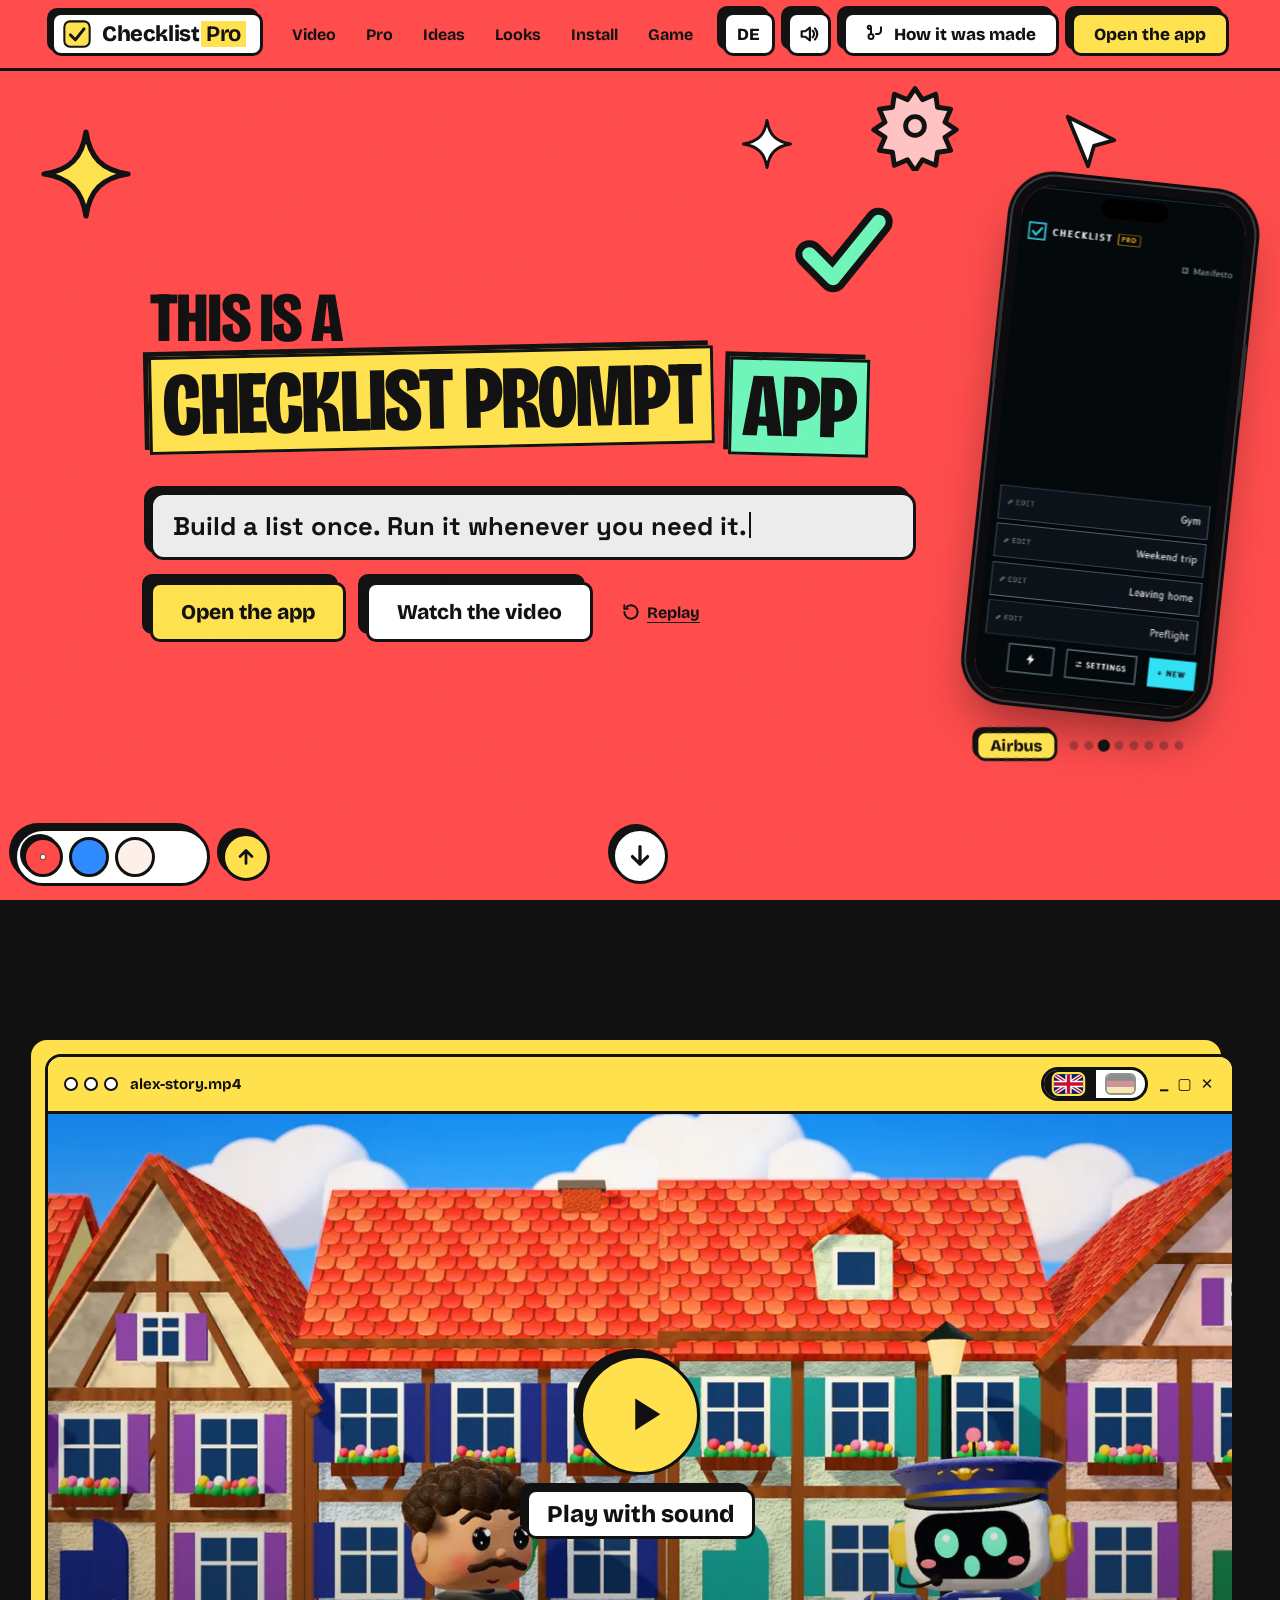
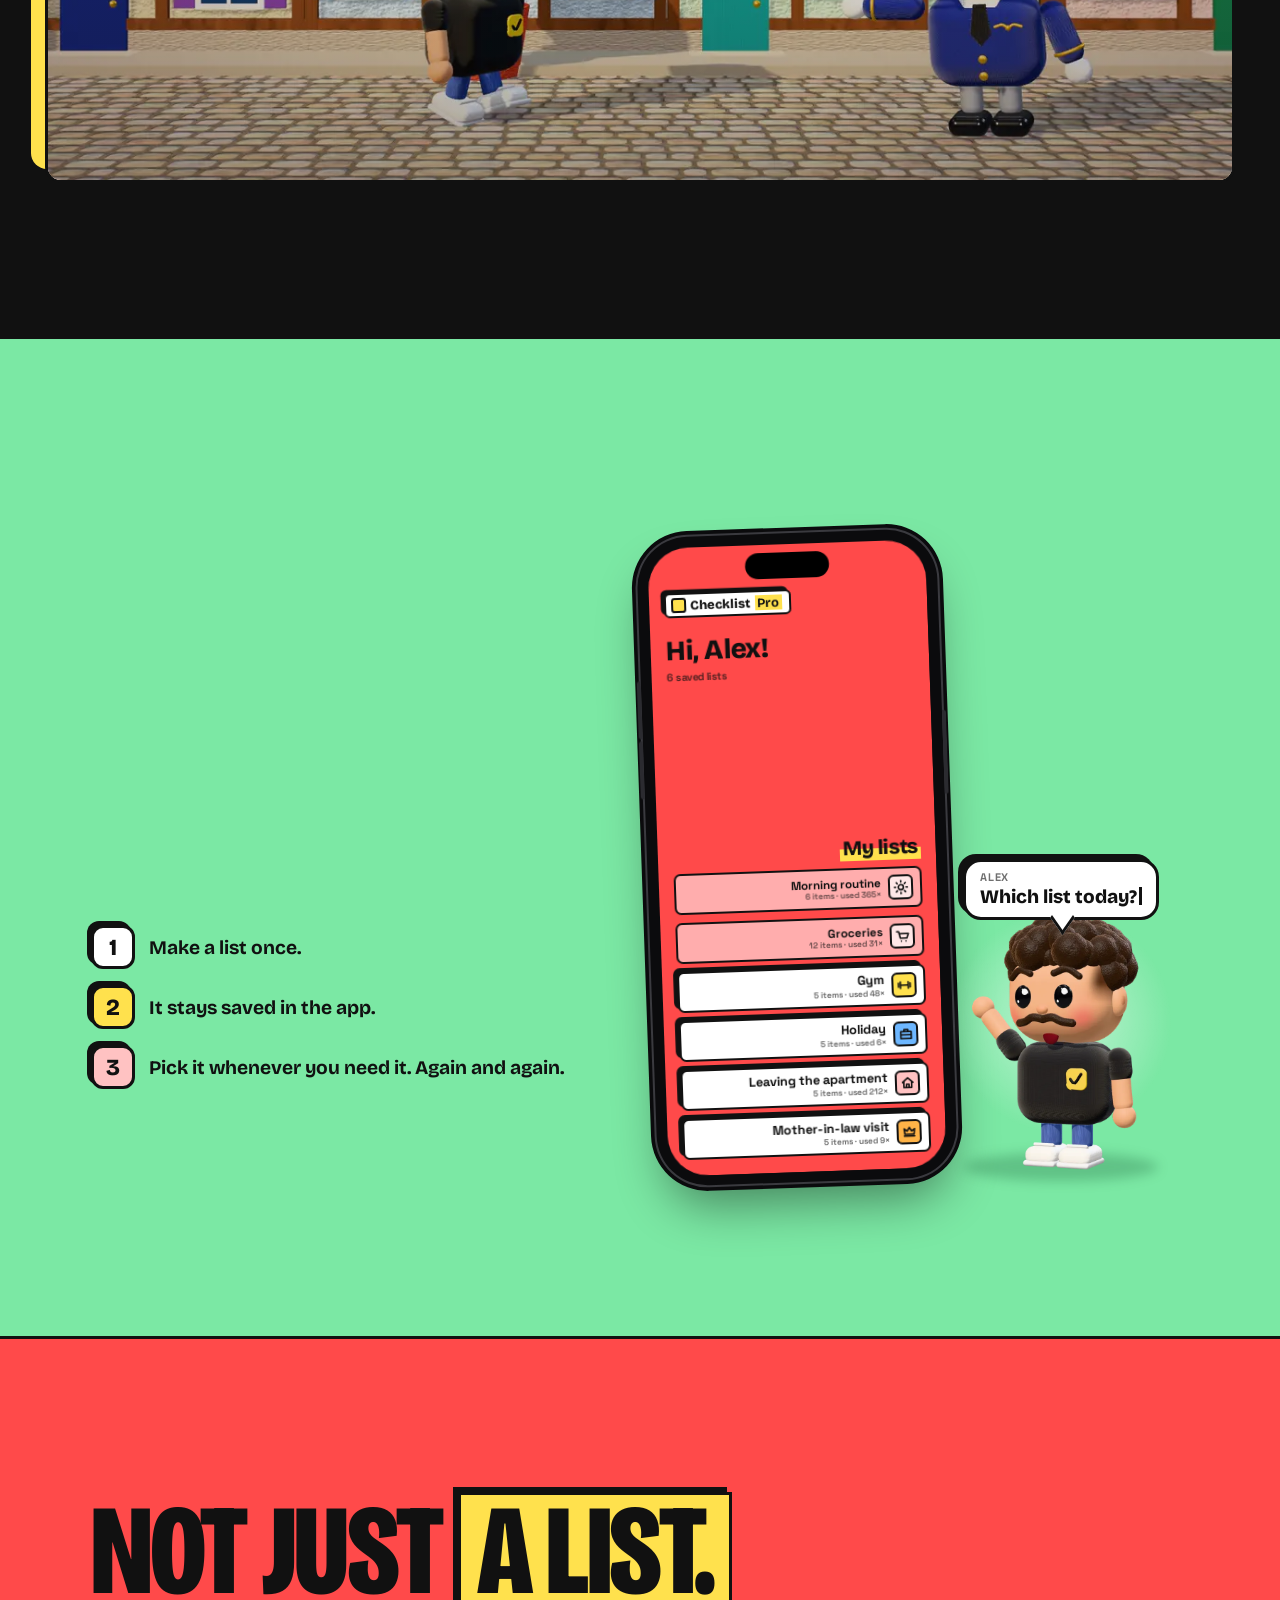
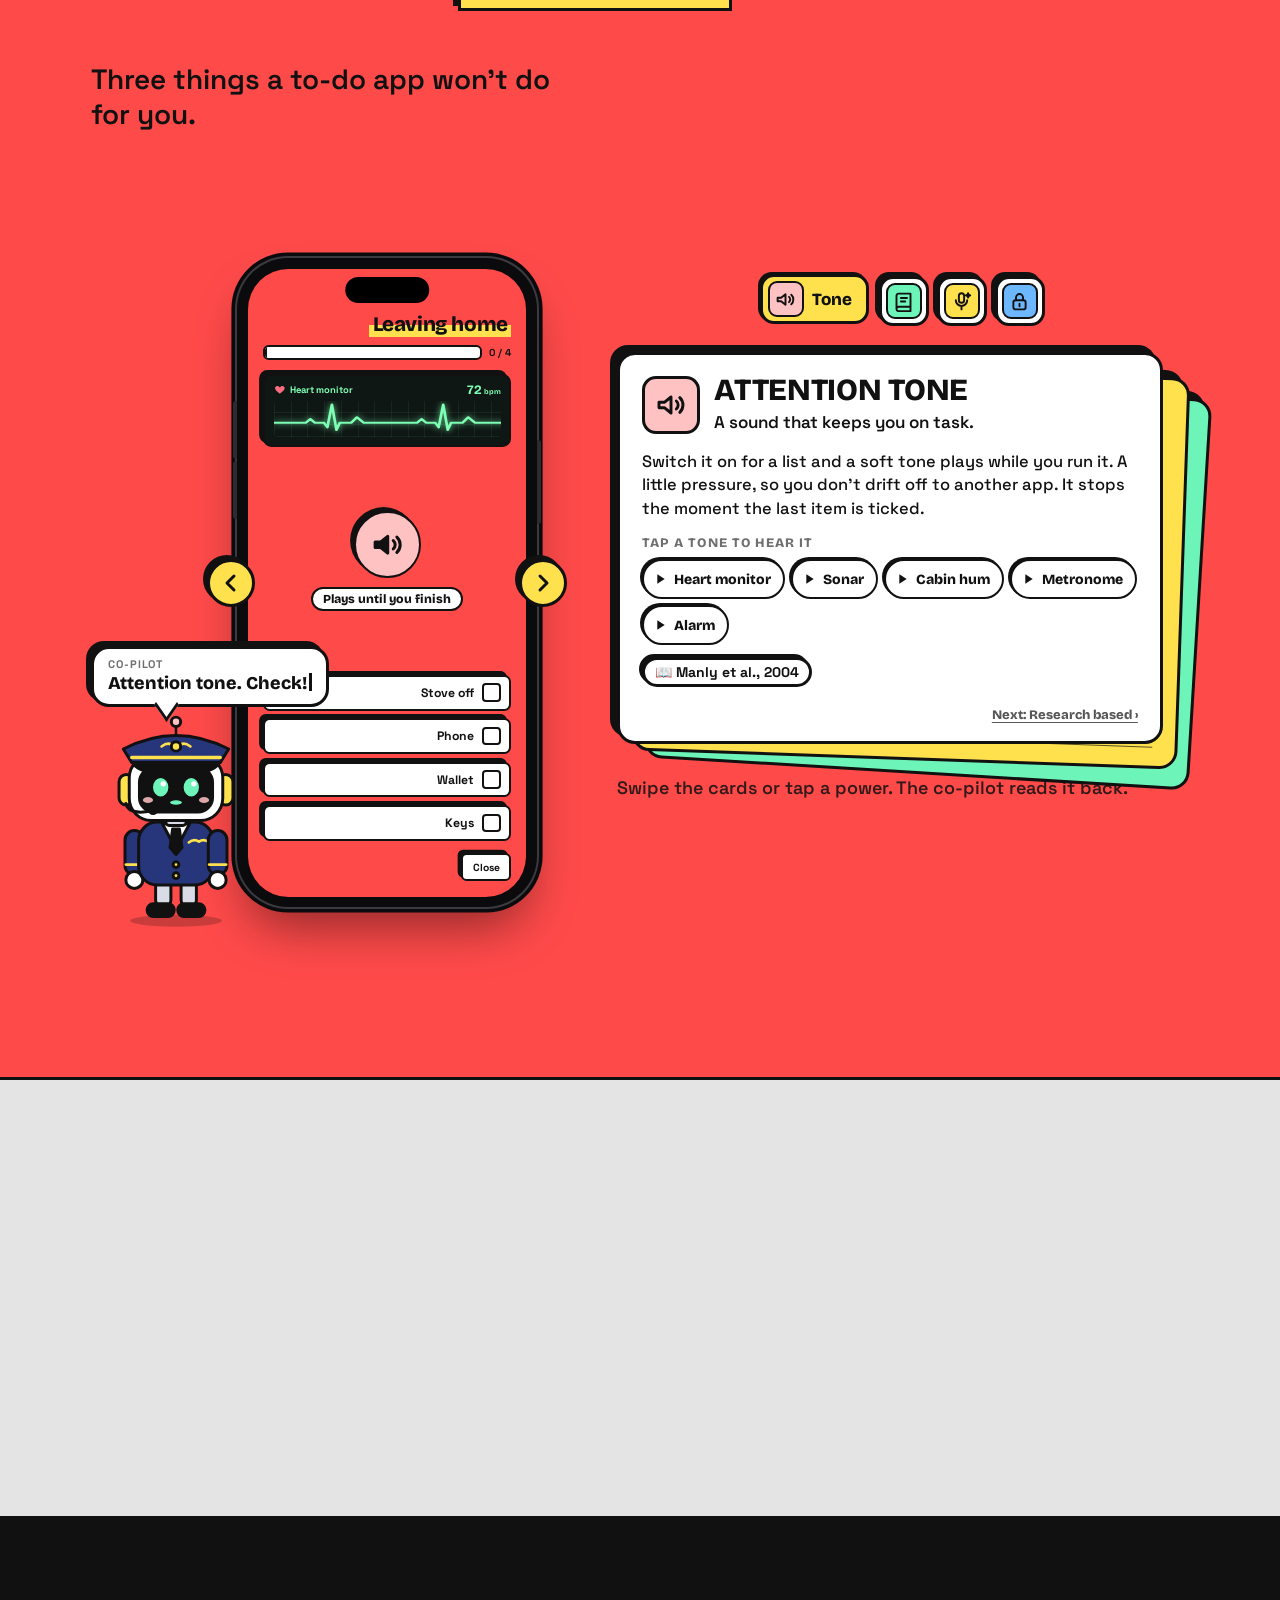
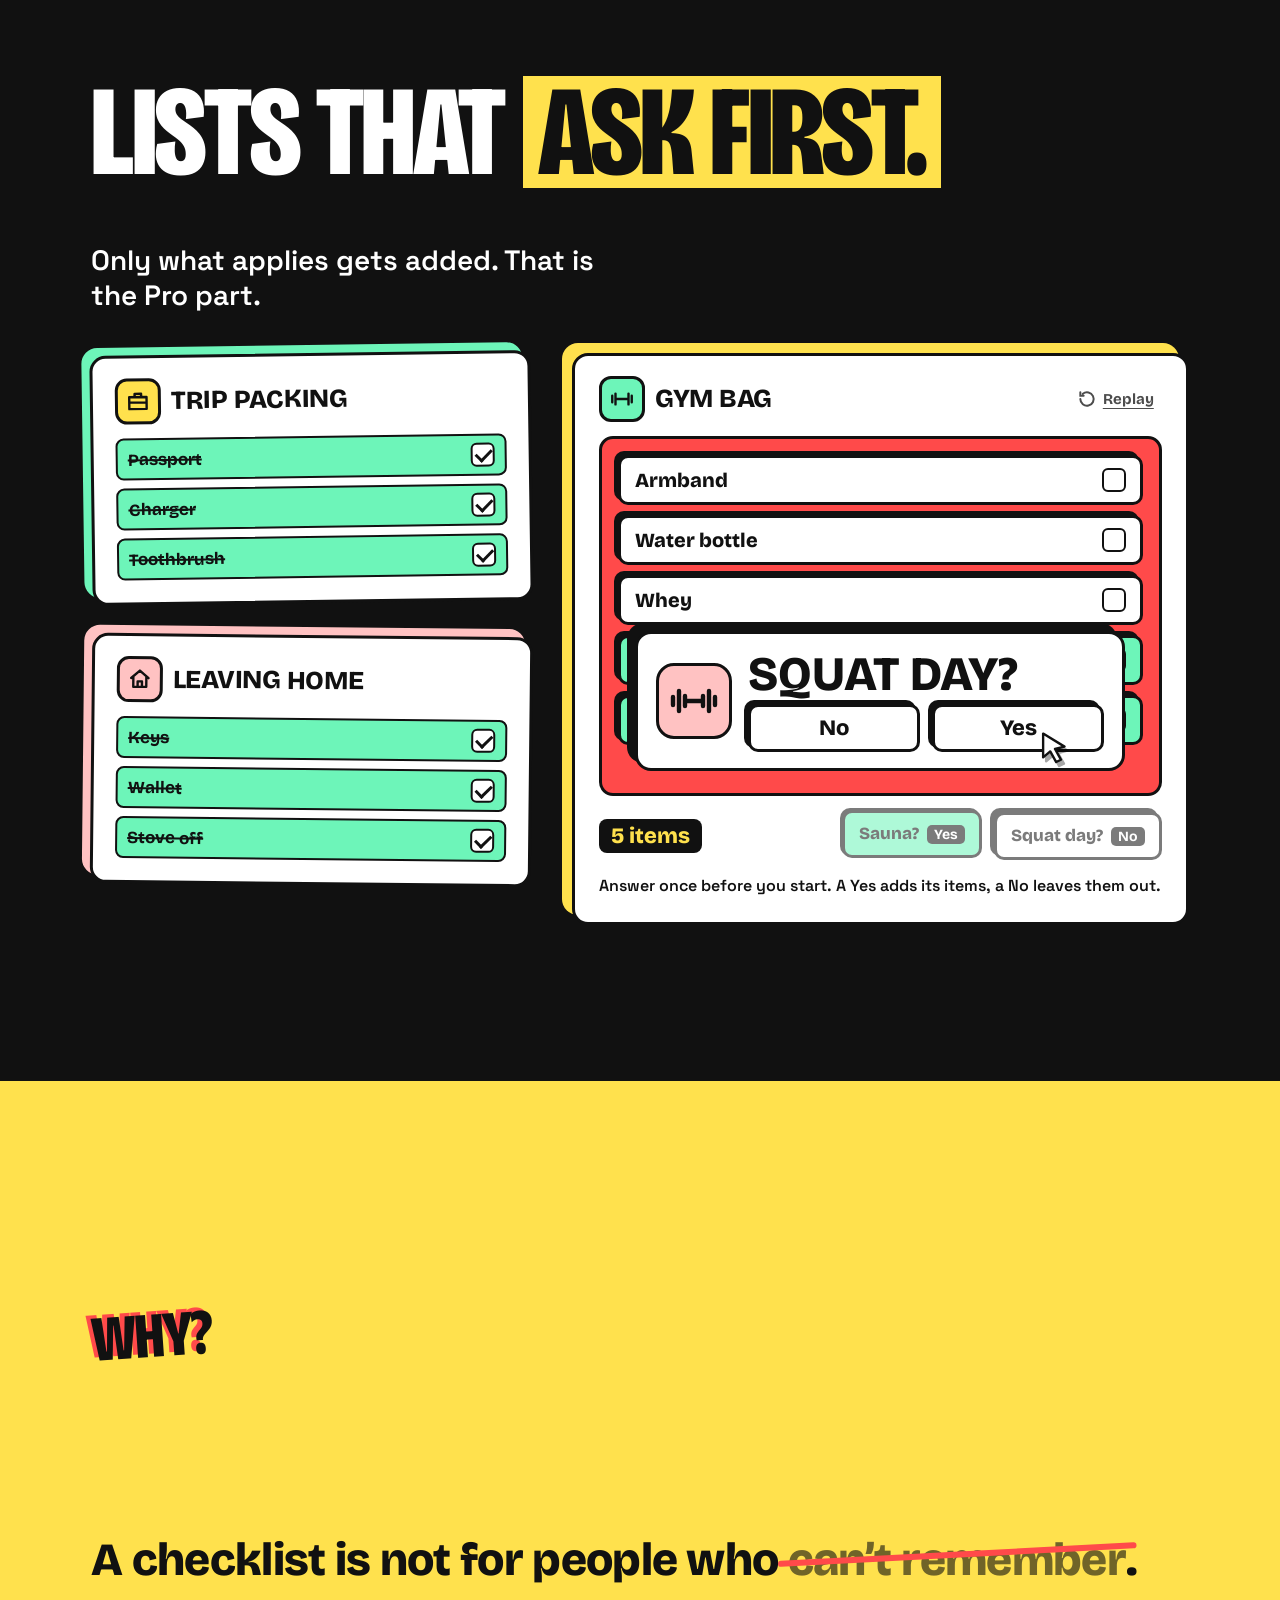
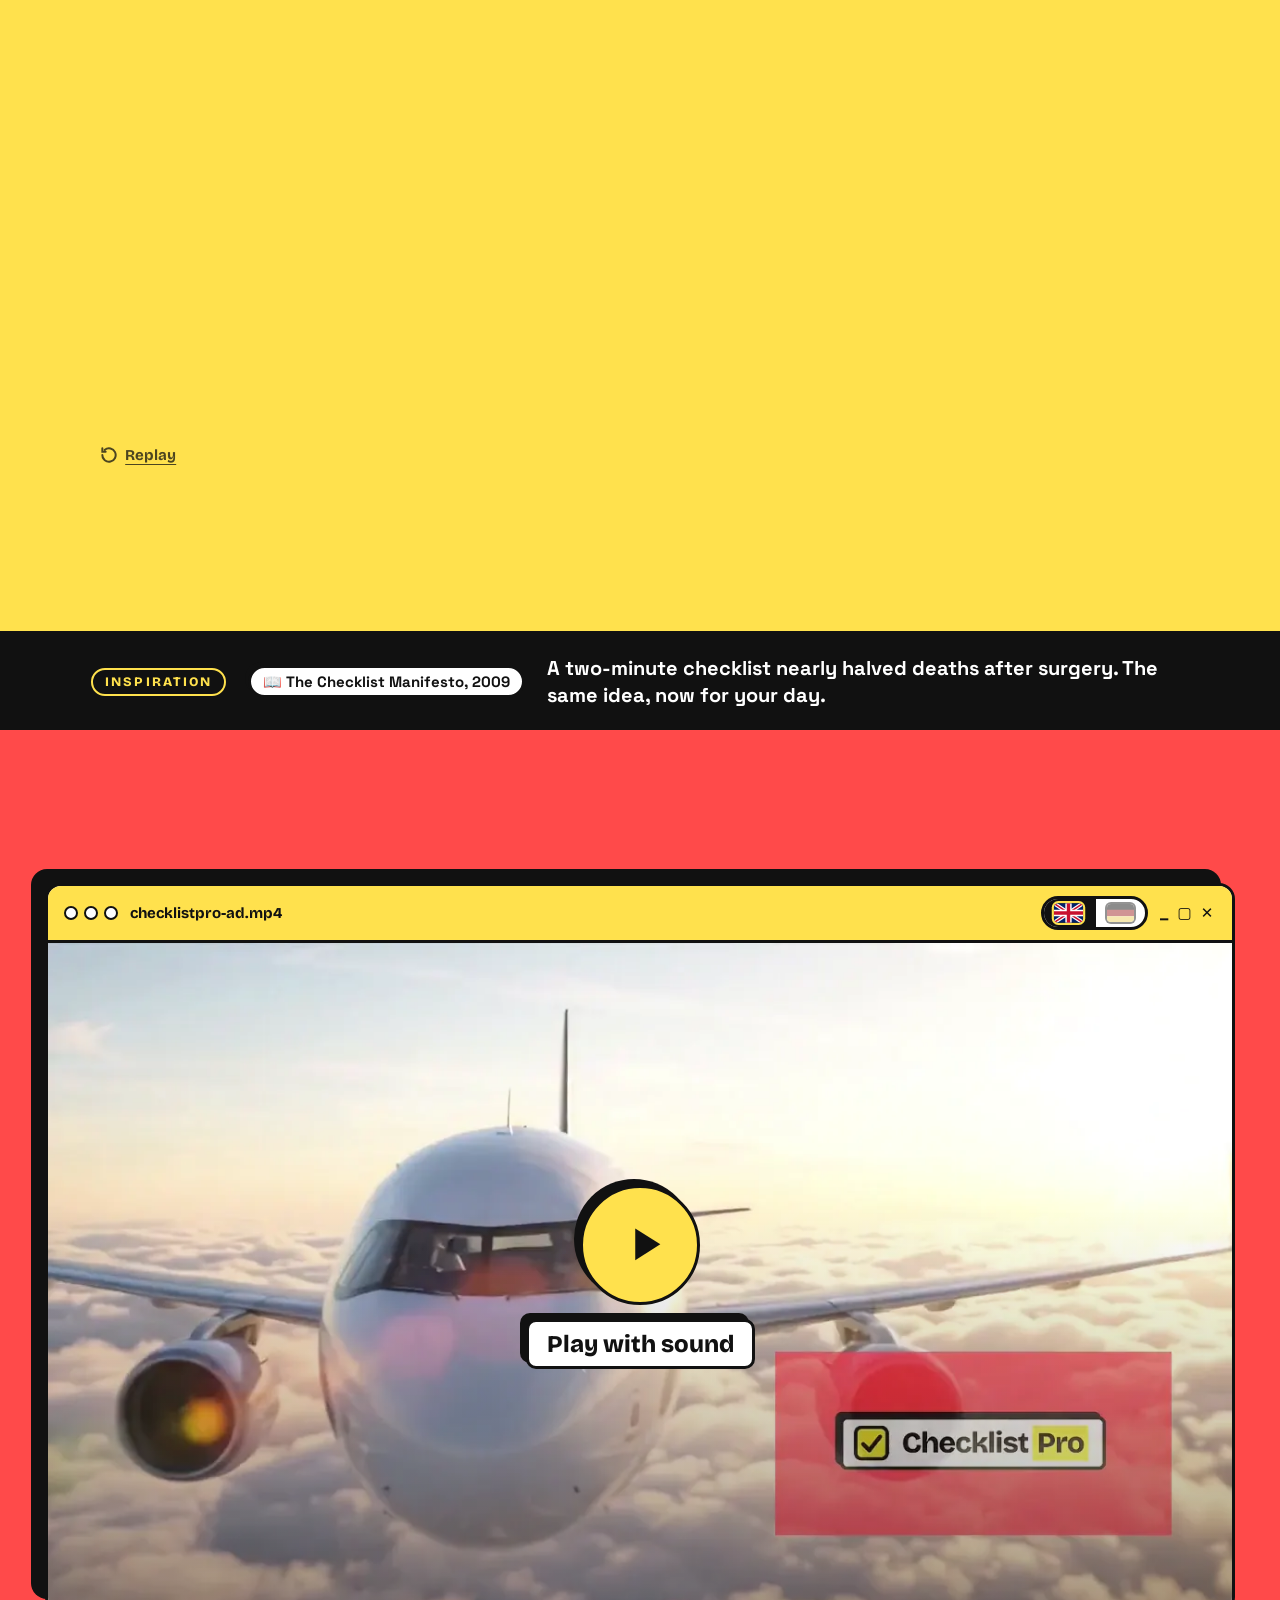
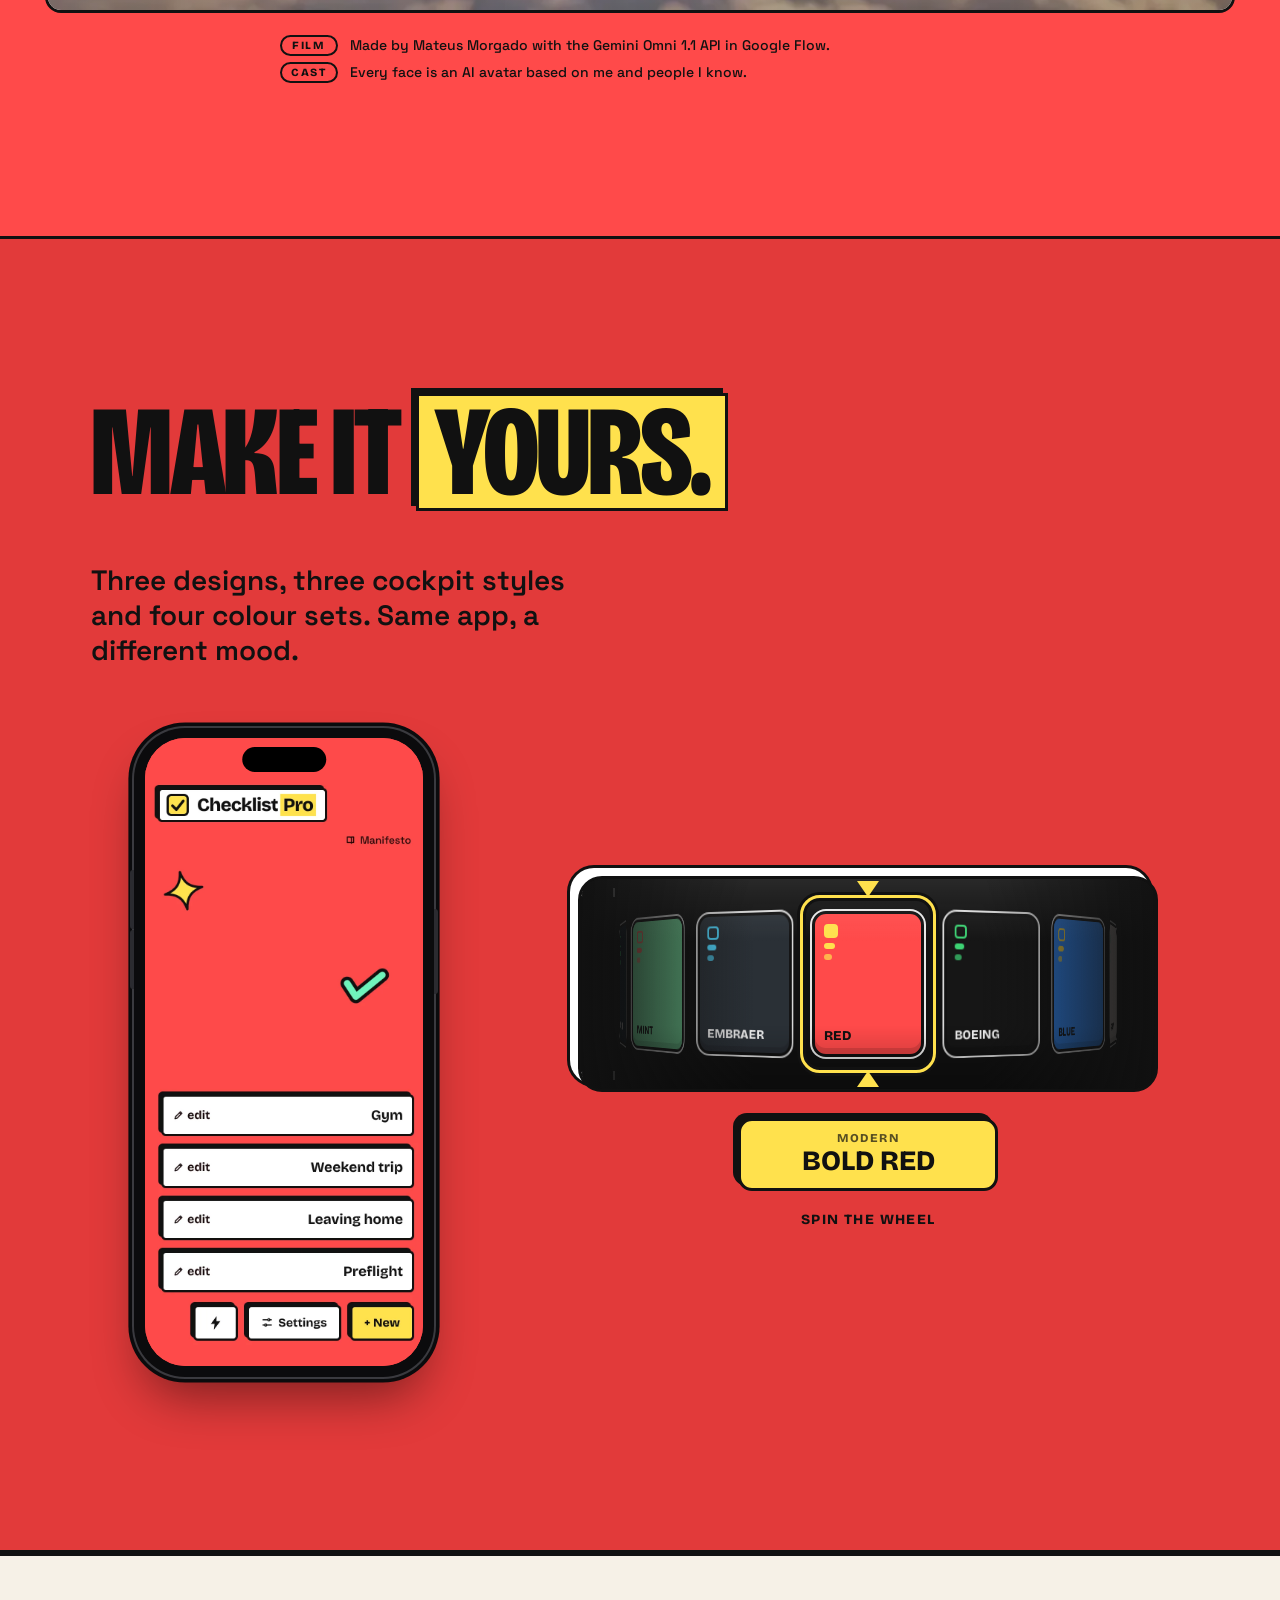
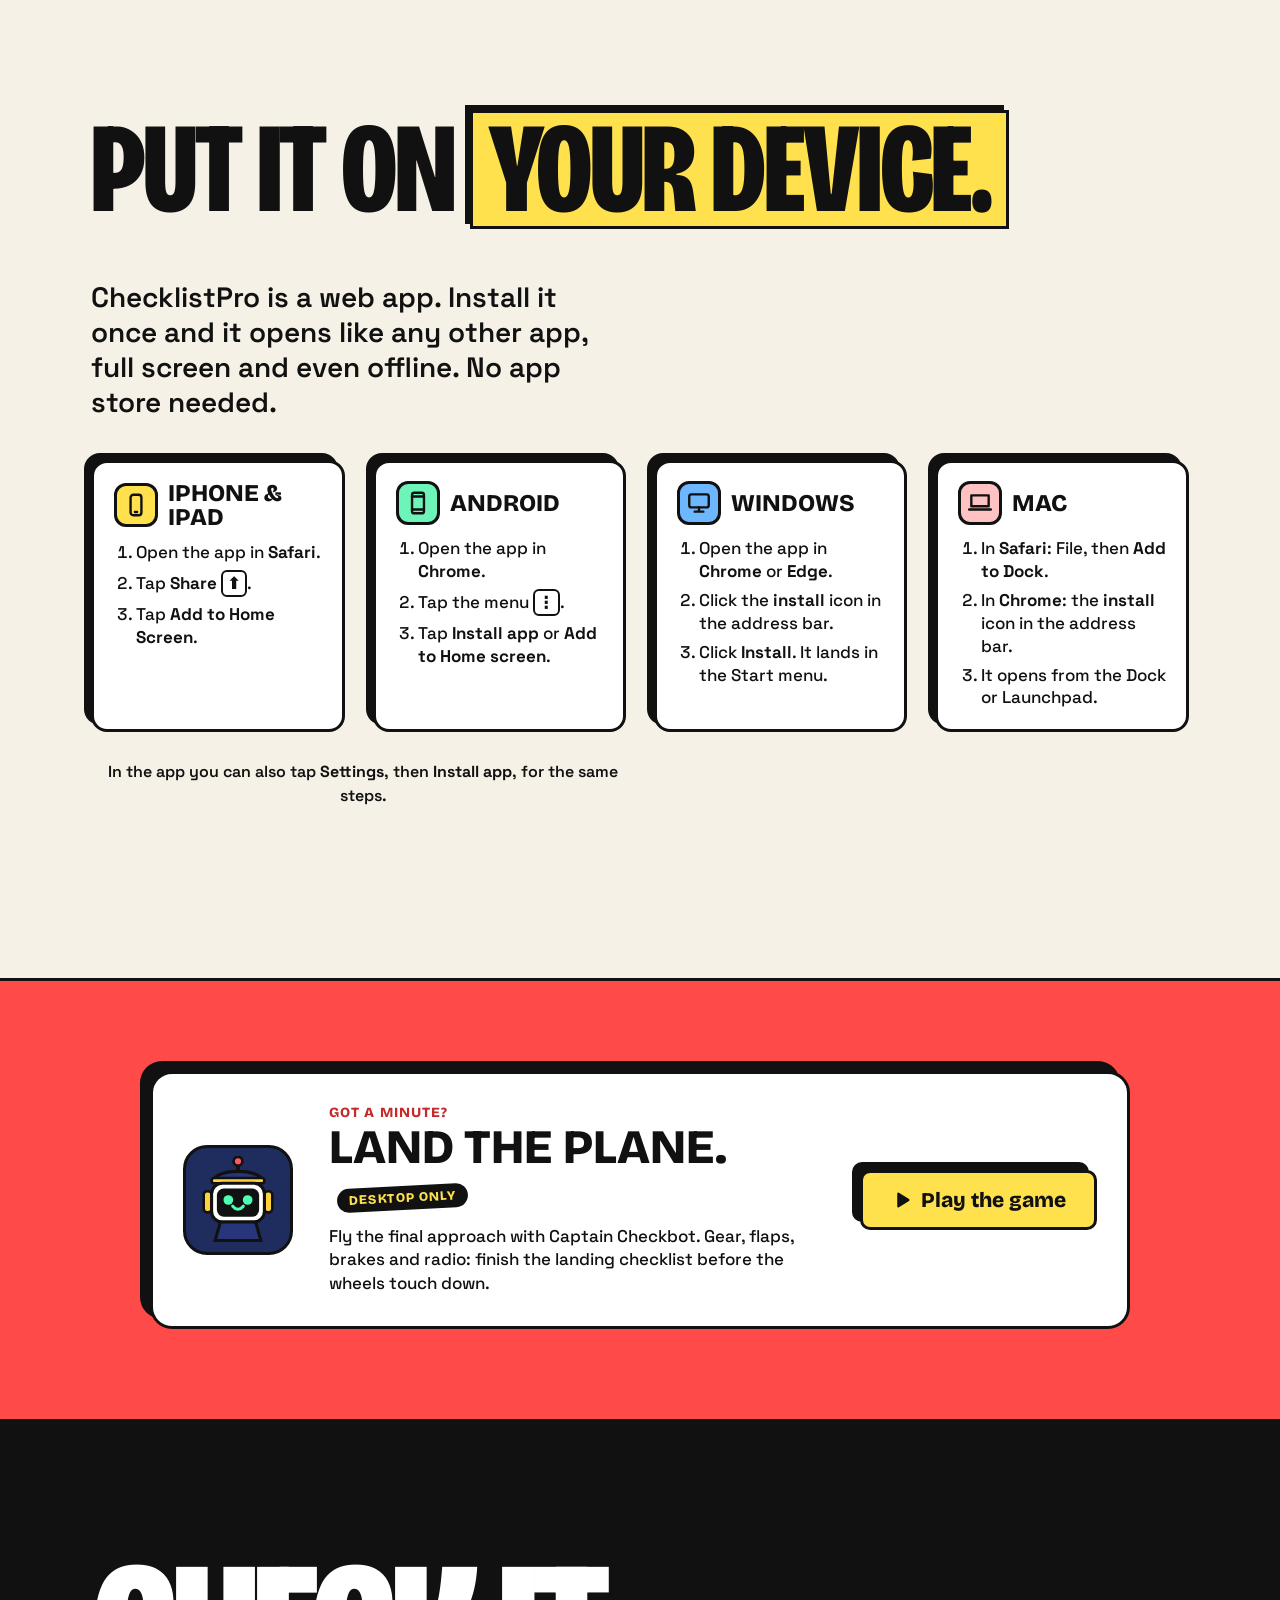
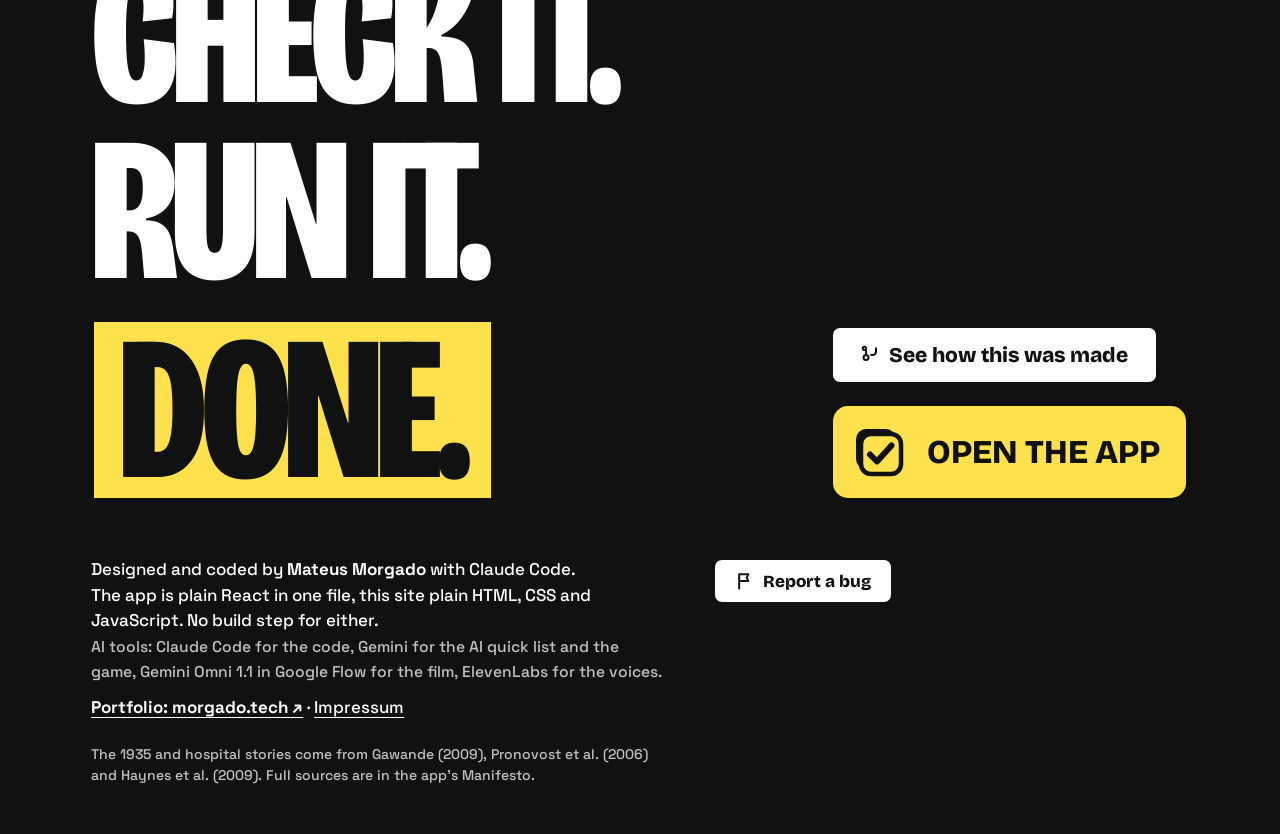
==== index.html @ 42f067e7 "Merge pull request #21 from mateusmorgado/claude/saved-lists Add saved lists section after the Alex " ====
<!doctype html>
<html lang="en">
<head>
<meta charset="utf-8">
<meta name="viewport" content="width=device-width, initial-scale=1, viewport-fit=cover">
<title>ChecklistPro: the checklist prompt app</title>
<meta name="description" content="Not a to-do app. Not a habits app. ChecklistPro is a checklist prompt app: build a list once, run it whenever you need it, with one thumb.">
<meta name="theme-color" content="#ff4a4a">
<script>
/* Colour set and language are applied before the first paint, so there is no flash. ?palette=blue and ?lang=de also work. */
(function () {
  var P = ['red', 'blue', 'cream'], L = ['en', 'de'], q = {}, d = document.documentElement;
  try { var u = new URLSearchParams(location.search); q.palette = u.get('palette'); q.lang = u.get('lang'); } catch (e) {}
  var pal = q.palette, lang = q.lang;
  try { pal = pal || localStorage.getItem('cp-palette'); lang = lang || localStorage.getItem('cp-lang'); } catch (e) {}
  if (P.indexOf(pal) < 0) pal = 'red';
  if (L.indexOf(lang) < 0) lang = (navigator.language || 'en').toLowerCase().indexOf('de') === 0 ? 'de' : 'en';
  d.setAttribute('data-palette', pal); d.setAttribute('data-lang', lang); d.lang = lang;
  // a reload always starts at the top, without the browser scrolling back down (or smooth-scrolling up) to an old position
  try { if ('scrollRestoration' in history) history.scrollRestoration = 'manual'; if (location.hash && location.hash !== '#journey') history.replaceState(null, '', location.pathname + location.search); } catch (e) {}
  d.classList.add('booting'); // hides the header and controls until the hero intro takes over
})();
</script>
<link rel="icon" href="img/favicon.svg" type="image/svg+xml">
<link rel="apple-touch-icon" href="img/apple-touch-icon.png">
<link rel="preconnect" href="https://fonts.googleapis.com">
<link rel="preconnect" href="https://fonts.gstatic.com" crossorigin>
<link rel="stylesheet" href="https://fonts.googleapis.com/css2?family=Bricolage+Grotesque:opsz,wdth,wght@12..96,75..100,200..800&family=Space+Grotesk:wght@400..700&display=swap">
<link rel="stylesheet" href="css/site.css">
<link rel="canonical" href="https://checklist.morgado.tech/">
<meta property="og:type" content="website">
<meta property="og:site_name" content="ChecklistPro">
<meta property="og:url" content="https://checklist.morgado.tech/">
<meta property="og:title" content="ChecklistPro: this is a checklist prompt app">
<meta property="og:description" content="Not a to-do app. Not a habits app. Build a list once, run it whenever you need it, with one thumb.">
<meta property="og:image" content="https://checklist.morgado.tech/img/og.png">
<meta property="og:image:type" content="image/png">
<meta property="og:image:width" content="1200">
<meta property="og:image:height" content="630">
<meta property="og:image:alt" content="Two iPhones showing the ChecklistPro app on a bold red background">
<meta name="twitter:card" content="summary_large_image">
<meta name="twitter:title" content="ChecklistPro: this is a checklist prompt app">
<meta name="twitter:description" content="Not a to-do app. Not a habits app. Build a list once, run it whenever you need it.">
<meta name="twitter:image" content="https://checklist.morgado.tech/img/og.png">
</head>
<body>
<div class="grain" aria-hidden="true"></div>
<div class="swatches" id="swatches">
  <div class="sw-set" id="sw-set" role="group" aria-label="Colours">
    <button type="button" data-p="red" style="--sw:#ff4a4a" aria-label="Bold red" title="Bold red" aria-pressed="true"></button>
    <button type="button" data-p="blue" style="--sw:#2f8bff" aria-label="Electric blue" title="Electric blue" aria-pressed="false"></button>
    <button type="button" data-p="cream" style="--sw:#fdf0e9" aria-label="Cream and mint" title="Cream and mint" aria-pressed="false"></button>
  </div>
  <button type="button" class="to-top" id="to-top" aria-label="Back to the top" title="Back to the top"><svg viewBox="0 0 24 24" aria-hidden="true"><path d="M12 19V5M5.5 11.5L12 5l6.5 6.5"/></svg></button>
</div>

<a class="skip" href="#main">Skip to content</a>

<header class="nav" id="top">
  <a class="brand" href="#top" aria-label="ChecklistPro, back to top">
    <svg viewBox="0 0 32 32" aria-hidden="true"><rect x="2.5" y="2.5" width="27" height="27" rx="6"/><path d="M9 17l5.2 5.2L23.5 10.5"/></svg>
    <span>Checklist<b>Pro</b></span>
  </a>
  <nav class="nav-links" aria-label="Sections">
    <a href="#story">Video</a><a href="#pro">Pro</a><a href="#ideas">Ideas</a><a href="#looks">Looks</a><a href="#install">Install</a><a href="#game">Game</a>
  </nav>
  <div class="nav-cta">
    <button class="btn white icon lang" id="lang-toggle" type="button" data-no-i18n aria-label="Auf Deutsch wechseln">DE</button>
    <button class="btn white icon" id="sound-toggle" type="button" aria-pressed="true" aria-label="Click sounds: on. Press to turn off."><svg viewBox="0 0 24 24" aria-hidden="true"><path class="sp" d="M4 9v6h4l5 4V5L8 9z"/><path class="on-w" d="M16 8.5a5 5 0 0 1 0 7M18.5 6a8.5 8.5 0 0 1 0 12"/><path class="off-x" d="M16 9l5 6M21 9l-5 6"/></svg></button>
    <button class="btn white" id="open-journey" type="button" aria-label="How it was made: the work tree"><svg viewBox="0 0 24 24" aria-hidden="true"><path d="M6 4v8m0 0a3 3 0 1 0 0 6a3 3 0 0 0 0-6Zm0-8a2 2 0 1 0 0 .01M18 4v4a4 4 0 0 1-4 4h-2"/></svg><span>How it was made</span></button>
    <a class="btn yellow" data-app href="https://app.checklist.morgado.tech/" target="_blank" rel="noopener">Open the app</a>
    <button class="btn white icon menu-btn" id="menu-btn" type="button" aria-expanded="false" aria-controls="nav-panel" aria-label="Menu"><svg viewBox="0 0 24 24" aria-hidden="true"><path class="m1" d="M4 7h16"/><path class="m2" d="M4 12h16"/><path class="m3" d="M4 17h16"/></svg></button>
  </div>
  <div class="nav-panel" id="nav-panel" hidden>
    <a class="np-link" href="#story">Video</a><a class="np-link" href="#pro">Pro</a><a class="np-link" href="#ideas">Ideas</a><a class="np-link" href="#looks">Looks</a><a class="np-link" href="#install">Install</a><a class="np-link" href="#game">Game</a>
    <button class="btn white" id="np-journey" type="button"><svg viewBox="0 0 24 24" aria-hidden="true"><path d="M6 4v8m0 0a3 3 0 1 0 0 6a3 3 0 0 0 0-6Zm0-8a2 2 0 1 0 0 .01M18 4v4a4 4 0 0 1-4 4h-2"/></svg><span>How it was made</span></button>
    <a class="btn yellow" data-app href="https://app.checklist.morgado.tech/" target="_blank" rel="noopener">Open the app</a>
  </div>
</header>

<main id="main">

<!-- HERO -->
<section class="hero" id="hero" aria-labelledby="hero-title">
  <div class="stickers" aria-hidden="true">
    <svg class="stk k1" viewBox="0 0 48 48"><path d="M24 3C26 16 32 22 45 24C32 26 26 32 24 45C22 32 16 26 3 24C16 22 22 16 24 3Z"/></svg>
    <svg class="stk k2" viewBox="0 0 48 48"><path class="o" d="M8 26l11 11L40 11"/><path class="i" d="M8 26l11 11L40 11"/></svg>
    <svg class="stk k3" viewBox="0 0 48 48"><path d="M24 3C26 16 32 22 45 24C32 26 26 32 24 45C22 32 16 26 3 24C16 22 22 16 24 3Z"/></svg>
    <svg class="stk k4" viewBox="0 0 48 48"><path d="M8 6L40 22L26 26L22 40Z"/></svg>
    <svg class="stk k5" viewBox="0 0 48 48"><path class="line" d="M4 24q5-12 10 0t10 0t10 0t10 0"/></svg>
    <svg class="stk k6" viewBox="0 0 48 48"><path d="M24 4l4 6 7-3 1 7 7 1-3 7 6 4-6 4 3 7-7 1-1 7-7-3-4 6-4-6-7 3-1-7-7-1 3-7-6-4 6-4-3-7 7-1 1-7 7 3z"/><circle cx="24" cy="24" r="5"/></svg>
  </div>
  <div class="hero-in">
    <h1 id="hero-title" class="sr-only">This is not a to-do app. This is not a habits app. This is a checklist prompt app.</h1>
    <div class="lines" aria-hidden="true">
      <div class="line l1"><span class="w">This is not a</span> <span class="chip"><span class="t">To-Do</span><i class="strike"></i></span> <span class="w">app</span></div>
      <div class="line l2"><span class="w">This is not a</span> <span class="chip"><span class="t">Habits</span><i class="strike"></i></span> <span class="w">app</span></div>
      <div class="line l3"><span class="w">This is a</span><span class="big"><span class="hl">Checklist prompt</span> <span class="hl hl2">app</span></span></div>
    </div>
    <div class="confetti" id="confetti" aria-hidden="true"></div>
    <p class="sub reveal"><span class="sub-src">Build a list once. Run it whenever you need it.</span><span class="sub-type" aria-hidden="true" data-no-i18n></span></p>
    <div class="cta-row reveal">
      <a class="btn big yellow" data-app href="https://app.checklist.morgado.tech/" target="_blank" rel="noopener">Open the app</a>
      <a class="btn big white" id="watch-btn" href="#story">Watch the video</a>
      <button class="replay" id="replay" type="button" aria-label="Replay the intro"><svg viewBox="0 0 24 24" aria-hidden="true"><path d="M4 12a8 8 0 1 0 3-6.2M4 4v4h4"/></svg>Replay</button>
    </div>
  </div>
  <a class="hero-down" id="hero-down" href="#story" aria-label="Down to the video"><svg viewBox="0 0 24 24" aria-hidden="true"><path d="M12 4v15M5.5 12.5L12 19l6.5-6.5"/></svg></a>
  <div class="hero-phone" id="hero-phone" aria-hidden="true">
    <div class="phone tilt" style="--pw:270px"><div class="screen"><div class="swipe" id="hero-swipe"></div></div></div>
    <div class="swipe-meta"><span class="swipe-name" id="swipe-name">Minimalist</span><span class="swipe-dots" id="swipe-dots"></span></div>
  </div>
</section>

<!-- THE STORY: the animated ad with Alex and the co-pilot, in the page's language -->
<section class="section story" id="story" aria-labelledby="story-title">
  <div class="wrap wide">
    <h2 id="story-title" class="sr-only">Meet Alex</h2>
    <div class="win reveal">
      <div class="win-bar"><span class="dots"><i></i><i></i><i></i></span><span class="win-title" data-no-i18n>alex-story.mp4</span><span class="vlang" role="group" aria-label="Video language" data-vlang="story"><button type="button" data-l="en" lang="en" data-no-i18n aria-label="English" title="English" aria-pressed="true"><svg viewBox="0 0 60 40" aria-hidden="true"><path fill="#012169" d="M0 0h60v40H0z"/><path stroke="#fff" stroke-width="8" d="M0 0l60 40M60 0L0 40"/><path stroke="#c8102e" stroke-width="3" d="M0 0l60 40M60 0L0 40"/><path stroke="#fff" stroke-width="13" d="M30 0v40M0 20h60"/><path stroke="#c8102e" stroke-width="7" d="M30 0v40M0 20h60"/></svg></button><button type="button" data-l="de" lang="de" data-no-i18n aria-label="Deutsch" title="Deutsch" aria-pressed="false"><svg viewBox="0 0 60 40" aria-hidden="true"><path d="M0 0h60v14H0z"/><path fill="#dd0000" d="M0 13h60v14H0z"/><path fill="#ffce00" d="M0 27h60v13H0z"/></svg></button></span><span class="win-btns" aria-hidden="true">_ ▢ ✕</span></div>
      <div class="video-box story-box" id="story-box">
        <video id="story-teaser" class="teaser" muted loop playsinline preload="auto" poster="img/alex-poster.webp" aria-hidden="true" tabindex="-1">
          <source src="video/alex-teaser.mp4" type="video/mp4">
        </video>
        <video id="story-vid" class="main" playsinline preload="metadata" hidden poster="img/alex-poster.webp" width="1280" height="720">
          <source src="video/alex-story-en.mp4" type="video/mp4">
          <track kind="captions" src="video/alex-story-en.vtt" srclang="en" label="English">
        </video>
        <button class="play-btn" id="play-story" type="button" aria-label="Play with sound: the animated story">
          <span class="play"><svg viewBox="0 0 24 24" aria-hidden="true"><path d="M8 5v14l11-7z"/></svg></span><b>Play with sound</b>
        </button>
      </div>
    </div>
  </div>
</section>

<!-- SAVED LISTS: the core idea. Make a list once, it stays saved, pick it whenever you need it. Alex dresses for each one. -->
<section class="section lists" id="lists" aria-labelledby="lists-title">
  <div class="wrap">
    <div class="ls-grid">
    <div class="ls-copy">
      <h2 id="lists-title" class="mega reveal"><span>Save it once.</span> <span class="hl">Pick it anytime.</span></h2>
      <p class="lead reveal">Your lists stay saved in the app. The gym, a holiday, leaving the apartment, even a visit from your mother-in-law: pick the one you need, right when you need it.</p>
      <ol class="ls-steps reveal">
        <li><b>1</b><span>Make a list once.</span></li>
        <li><b>2</b><span>It stays saved in the app.</span></li>
        <li><b>3</b><span>Pick it whenever you need it. Again and again.</span></li>
      </ol>
    </div>
    <div class="ls-stage" id="ls-stage">
      <div class="ls-phone-wrap reveal">
        <div class="phone" id="ls-phone" style="--pw:min(300px, 60vw)">
          <div class="screen pw-screen ls-screen" id="ls-screen" data-no-i18n data-view="home">
            <div class="ls-p ls-home">
              <span class="ai-logo"><i></i>Checklist<b>Pro</b></span>
              <p class="ls-hi" id="ls-hi"></p>
              <p class="ls-h" id="ls-h">My lists</p>
              <ul class="ls-more" id="ls-more" aria-hidden="true"></ul>
              <ul class="ls-rows" id="ls-rows"></ul>
            </div>
            <div class="ls-p ls-run" aria-live="polite">
              <h4 class="a-title"><span id="ls-title"></span></h4>
              <div class="a-prog-row"><span class="a-prog"><i class="a-bar" id="ls-bar"></i></span><b class="a-count" id="ls-count"></b></div>
              <p class="ls-saved" id="ls-saved"></p>
              <span class="ls-big" id="ls-big"></span>
              <ul class="a-items" id="ls-items"></ul>
              <div class="a-btns"><button type="button" class="a-btn" id="ls-back"></button></div>
            </div>
            <i class="pw-tap" id="ls-tap"></i>
          </div>
        </div>
      </div>
      <div class="ls-alex reveal" aria-hidden="true">
        <div class="ls-bubble" id="ls-bubble" data-no-i18n><small>Alex</small><span id="ls-say"></span><i class="caret"></i></div>
        <div class="ls-fig" id="ls-fig">
          <i class="ls-puff" id="ls-puff"></i>
          <img src="img/lists/alex-idle.webp" data-k="idle" class="on" alt="" width="720" height="880" loading="lazy" decoding="async">
          <img src="img/lists/alex-gym.webp" data-k="gym" alt="" width="720" height="880" loading="lazy" decoding="async">
          <img src="img/lists/alex-holiday.webp" data-k="holiday" alt="" width="720" height="880" loading="lazy" decoding="async">
          <img src="img/lists/alex-leave.webp" data-k="leave" alt="" width="720" height="880" loading="lazy" decoding="async">
          <img src="img/lists/alex-mil.webp" data-k="mil" alt="" width="720" height="880" loading="lazy" decoding="async">
          <img src="img/lists/alex-mil-ok.webp" data-k="mil-ok" alt="" width="720" height="880" loading="lazy" decoding="async">
        </div>
      </div>
    </div>
    </div>
  </div>
</section>

<!-- FLOWS -->
<section class="section powers" id="pro" aria-labelledby="pro-title">
  <div class="wrap">
    <h2 id="pro-title" class="mega reveal"><span>Not just</span> <span class="hl">a list.</span></h2>
    <p class="lead reveal">Three things a to-do app won’t do for you.</p>
    <div class="pw-grid">
      <div class="pw-stage" id="pw-stage">
        <div class="pw-phonewrap">
          <button class="pw-arrow" id="pw-prev" type="button" aria-label="Previous power"><svg viewBox="0 0 24 24" aria-hidden="true"><path d="M15 5l-7 7 7 7"/></svg></button>
          <button class="pw-arrow" id="pw-next" type="button" aria-label="Next power"><svg viewBox="0 0 24 24" aria-hidden="true"><path d="M9 5l7 7-7 7"/></svg></button>
          <svg aria-hidden="true" class="pw-waves" viewBox="0 0 60 120"><path d="M10 40q14 20 0 40"/><path d="M24 26q26 34 0 68"/><path d="M38 12q38 48 0 96"/></svg>
          <svg aria-hidden="true" class="pw-waves l" viewBox="0 0 60 120"><path d="M10 40q14 20 0 40"/><path d="M24 26q26 34 0 68"/><path d="M38 12q38 48 0 96"/></svg>
          <div aria-hidden="true" class="pw-notes" id="pw-notes"></div>
          <svg aria-hidden="true" class="pw-buzz" viewBox="0 0 12 48"><path d="M6 2l5 6-10 8 10 8-10 8 10 8-5 6"/></svg>
          <svg aria-hidden="true" class="pw-buzz r" viewBox="0 0 12 48"><path d="M6 2l5 6-10 8 10 8-10 8 10 8-5 6"/></svg>
          <div aria-hidden="true" class="phone" id="pw-phone" style="--pw:min(300px, 66vw)">
            <div class="screen pw-screen" id="pw-screen">

              <div class="scn s-tone" data-scene="tone">
                <h4 class="a-title"><span>Leaving home</span></h4>
                <div class="a-prog-row"><span class="a-prog"><i class="a-bar"></i></span><b class="a-count">0 / 4</b></div>
                <div class="monitor">
                  <div class="mon-row"><svg class="mon-heart" viewBox="0 0 24 24"><path d="M12 20s-7-4.4-9.3-9C1 7.4 3.4 4 6.8 4 9 4 10.6 5.3 12 7c1.4-1.7 3-3 5.2-3C20.6 4 23 7.4 21.3 11 19 15.6 12 20 12 20z"/></svg><span class="mon-name">Heart monitor</span><span class="mon-bpm">72</span></div>
                  <div class="mon-screen"><svg class="ecg" viewBox="0 0 400 40" preserveAspectRatio="none"><path d="M0 24h28l4-4 4 4h8l3 5 4-25 4 28 3-8h10l5-6 6 6h19h28l4-4 4 4h8l3 5 4-25 4 28 3-8h10l5-6 6 6h19h28l4-4 4 4h8l3 5 4-25 4 28 3-8h10l5-6 6 6h19h28l4-4 4 4h8l3 5 4-25 4 28 3-8h10l5-6 6 6h19"/></svg><i class="ecg-flat"></i></div>
                </div>
                <div class="t-mid"><span class="t-spk"><svg viewBox="0 0 24 24"><path class="t-cone" d="M3 10v4h4l5 4V6L7 10z"/><path class="t-on" d="M16 9a4 4 0 0 1 0 6M18.6 6.5a7.6 7.6 0 0 1 0 11"/><path class="t-off" d="M16 9.5l5 5M21 9.5l-5 5"/></svg></span><p class="t-lbl"><span class="t-play">Plays until you finish</span><span class="t-quiet">Done. Silence.</span></p></div>
                <ul class="a-items">
                  <li><span>Keys</span><i class="a-box"></i></li>
                  <li><span>Wallet</span><i class="a-box"></i></li>
                  <li><span>Phone</span><i class="a-box"></i></li>
                  <li><span>Stove off</span><i class="a-box"></i></li>
                </ul>
                <div class="a-btns"><span class="a-btn">Close</span></div>
              </div>

              <div class="scn s-res" data-scene="res">
                <h4 class="a-title"><span>Manifesto</span></h4>
                <p class="r-intro">Why checklists work</p>
                <div class="r-card r1"><b class="r-big">1935</b><p>A new bomber crashed on takeoff. Pilots answered with a checklist.</p><cite>Gawande, 2009</cite></div>
                <div class="r-card r2"><b class="r-big"><small>up to</small> −<span class="r-num">0</span>%</b><p>bloodstream infections in intensive care</p><cite>Pronovost et al., 2006</cite></div>
                <div class="r-card r3"><b class="r-big">1.5% → 0.8%</b><p>deaths after surgery, with a 19-item checklist</p><cite>Haynes et al., 2009</cite></div>
                <div class="r-src"><span>Posner &amp; Petersen, 1990</span><span>MacLeod et al., 2010</span></div>
              </div>

              <div class="scn s-ai" data-scene="ai" data-step="home">
                <div class="ai-p ai-home">
                  <span class="ai-logo"><i></i>Checklist<b>Pro</b></span>
                  <ul class="ai-lists"><li>Gym</li><li>Weekend trip</li><li>Preflight</li></ul>
                  <div class="a-btns"><span class="a-btn ai-bolt"><svg viewBox="0 0 24 24"><path d="M13 2L4 14h7l-1 8 9-12h-7z"/></svg></span><span class="a-btn">Settings</span><span class="a-btn y">+ New</span></div>
                </div>
                <div class="ai-p ai-rec">
                  <h4 class="a-title"><span>New quick list</span></h4>
                  <p class="ai-note">Good for groceries: just say what you need.</p>
                  <div class="ai-mic"><svg class="ai-ring" viewBox="0 0 100 100"><circle cx="50" cy="50" r="46"/></svg><span class="ai-btn"><svg viewBox="0 0 24 24"><rect x="9" y="3" width="6" height="11" rx="3"/><path d="M5.5 11a6.5 6.5 0 0 0 13 0M12 17.5V21"/></svg></span></div>
                  <div class="ai-wave"><i></i><i></i><i></i><i></i><i></i><i></i><i></i><i></i><i></i></div>
                  <p class="ai-status">Listening… tap Stop when you are done. <b class="ai-time">0:17</b></p>
                  <div class="ai-text" data-no-i18n><span class="ai-typed"></span><i class="ai-caret"></i></div>
                  <div class="a-btns"><span class="a-btn p">Cancel</span><span class="a-btn y ai-stop">Stop</span></div>
                </div>
                <div class="ai-p ai-think"><svg class="ai-spark" viewBox="0 0 48 48"><path d="M24 3C26 16 32 22 45 24C32 26 26 32 24 45C22 32 16 26 3 24C16 22 22 16 24 3Z"/><path class="s2" d="M38 4c.6 4 2.4 5.8 6.4 6.4-4 .6-5.8 2.4-6.4 6.4-.6-4-2.4-5.8-6.4-6.4 4-.6 5.8-2.4 6.4-6.4z"/></svg><p>Making your list…</p></div>
                <div class="ai-p ai-list">
                  <h4 class="a-title"><span>Groceries</span></h4>
                  <div class="a-prog-row"><span class="ai-made"><svg viewBox="0 0 48 48"><path d="M24 3C26 16 32 22 45 24C32 26 26 32 24 45C22 32 16 26 3 24C16 22 22 16 24 3Z"/></svg>Made with AI</span><b class="a-count">5 items</b></div>
                  <ul class="a-items">
                    <li><span>Milk</span><i class="a-box"></i></li>
                    <li><span>Eggs</span><i class="a-box"></i></li>
                    <li><span>Bread</span><i class="a-box"></i></li>
                    <li><span>Apples</span><i class="a-box"></i></li>
                    <li><span>Coffee</span><i class="a-box"></i></li>
                  </ul>
                  <div class="a-btns"><span class="a-btn">Record more</span><span class="a-btn y ai-save">Save</span></div>
                </div>
              </div>

              <div class="scn s-safe" data-scene="safe">
                <h4 class="a-title"><span>On this device</span></h4>
                <div class="vault"><svg class="lock" viewBox="0 0 48 48"><path class="shackle" d="M14 22v-7a10 10 0 0 1 20 0v7"/><rect x="9" y="21" width="30" height="22" rx="5"/><circle cx="24" cy="31" r="3.4"/><path d="M24 34v4"/></svg><p class="vault-t">Stored locally</p></div>
                <ul class="a-items safe-items"><li><span>Passport</span><i class="a-box"></i></li><li><span>Meds</span><i class="a-box"></i></li><li><span>Keys</span><i class="a-box"></i></li></ul>
                <div class="safe-arena" id="safe-arena"></div>
                <p class="safe-stamp">Stays on your device</p>
              </div>

              <div class="scn-conf" id="pw-conf"></div>
              <i class="pw-tap" id="pw-tap"></i>
            </div>
          </div>
        </div>

        <div class="pilot" id="pilot" aria-hidden="true">
          <div class="balloon" id="balloon"><small>Co-pilot</small><span class="say" id="pilot-say" data-no-i18n></span><i class="caret"></i></div>
          <svg class="bot" viewBox="0 0 200 250">
            <ellipse class="b-shadow" cx="100" cy="242" rx="54" ry="7"/>
            <g class="b-all">
              <rect class="b-leg" x="76" y="190" width="18" height="36" rx="8"/><rect class="b-leg" x="106" y="190" width="18" height="36" rx="8"/>
              <rect class="b-shoe" x="66" y="222" width="32" height="15" rx="7.5"/><rect class="b-shoe" x="102" y="222" width="32" height="15" rx="7.5"/>
              <g class="b-arm-l"><rect class="b-sleeve" x="40" y="136" width="22" height="52" rx="11"/><path class="b-cuff" d="M41 176h20"/><circle class="b-hand" cx="51" cy="194" r="10"/></g>
              <rect class="b-jacket" x="56" y="126" width="88" height="74" rx="22"/>
              <path class="b-shirt" d="M84 128L100 158L116 128Z"/>
              <path class="b-tie" d="M96 134h8l3 22-7 8-7-8z"/>
              <circle class="b-btn" cx="100" cy="176" r="3.4"/><circle class="b-btn" cx="100" cy="189" r="3.4"/>
              <path class="b-wing" d="M115 150q6-5 12-1q6-4 12 1"/>
              <rect class="b-neck" x="88" y="116" width="24" height="14" rx="4"/>
              <g class="b-head">
                <rect class="b-cup" x="33" y="70" width="17" height="36" rx="8.5"/><rect class="b-cup" x="150" y="70" width="17" height="36" rx="8.5"/>
                <rect class="b-skull" x="45" y="48" width="110" height="76" rx="26"/>
                <rect class="b-face" x="57" y="62" width="86" height="52" rx="17"/>
                <g class="b-eyes"><ellipse class="b-eye" cx="82" cy="85" rx="9" ry="11"/><ellipse class="b-eye" cx="118" cy="85" rx="9" ry="11"/>
                  <g class="b-glints"><circle cx="85" cy="81" r="3.2"/><circle cx="121" cy="81" r="3.2"/></g></g>
                <ellipse class="b-cheek" cx="67" cy="100" rx="6" ry="3.5"/><ellipse class="b-cheek" cx="133" cy="100" rx="6" ry="3.5"/>
                <ellipse class="b-mouth" cx="100" cy="103" rx="7" ry="2.6"/>
                <path class="b-boom" d="M41 104q3 14 30 9"/><circle class="b-mic" cx="73" cy="112" r="4"/>
                <line class="b-ant" x1="100" y1="24" x2="100" y2="9"/><circle class="b-light" cx="100" cy="8" r="5.5"/>
                <path class="b-crown" d="M38 40Q100 8 162 40L152 56H48Z"/>
                <path class="b-band" d="M48 50H152"/>
                <path class="b-visor" d="M50 57H150Q144 70 100 70Q56 70 50 57Z"/>
                <path class="b-badge-w" d="M83 37q8-6 13-1M117 37q-8-6-13-1"/><circle class="b-badge" cx="100" cy="37" r="5.5"/>
              </g>
              <g class="b-arm-r"><rect class="b-sleeve" x="138" y="136" width="22" height="52" rx="11"/><path class="b-cuff" d="M139 176h20"/><circle class="b-hand" cx="149" cy="194" r="10"/></g>
            </g>
          </svg>
        </div>
      </div>

      <div class="pw-side">
        <div class="pw-tabs" id="pw-tabs" role="group" aria-label="Pro powers">
          <button class="pw-tab" type="button" data-scene="tone" aria-label="Tone" aria-pressed="true"><span class="pw-ic" style="--c:var(--pink)"><svg viewBox="0 0 24 24"><path d="M3 10v4h4l5 4V6L7 10zM16 9a4 4 0 0 1 0 6M18.6 6.5a7.6 7.6 0 0 1 0 11"/></svg></span><span>Tone</span></button>
          <button class="pw-tab" type="button" data-scene="res" aria-label="Research" aria-pressed="false"><span class="pw-ic" style="--c:var(--mint)"><svg viewBox="0 0 24 24"><path d="M4 5.5A2.5 2.5 0 0 1 6.5 3H20v15H6.5A2.5 2.5 0 0 0 4 20.5zM4 20.5A2.5 2.5 0 0 0 6.5 23H20v-5M9 8h7M9 12h5"/></svg></span><span>Research</span></button>
          <button class="pw-tab" type="button" data-scene="ai" aria-label="AI list" aria-pressed="false"><span class="pw-ic" style="--c:var(--yellow)"><svg viewBox="0 0 24 24"><rect x="9" y="2.5" width="6" height="11" rx="3"/><path d="M5.5 10.5a6.5 6.5 0 0 0 13 0M12 17v4M19.5 2.5l.7 1.8 1.8.7-1.8.7-.7 1.8-.7-1.8-1.8-.7 1.8-.7z"/></svg></span><span>AI list</span></button>
          <button class="pw-tab" type="button" data-scene="safe" aria-label="Safe" aria-pressed="false"><span class="pw-ic" style="--c:var(--blue)"><svg viewBox="0 0 24 24"><rect x="5" y="10.5" width="14" height="10.5" rx="2.5"/><path d="M8 10.5V7.5a4 4 0 0 1 8 0v3M12 14.5v3"/></svg></span><span>Safe</span></button>
        </div>
        <div class="pw-deck" id="pw-deck">
          <article class="pw-card" data-scene="tone">
            <header><span class="pw-ic" style="--c:var(--pink)"><svg viewBox="0 0 24 24"><path d="M3 10v4h4l5 4V6L7 10zM16 9a4 4 0 0 1 0 6M18.6 6.5a7.6 7.6 0 0 1 0 11"/></svg></span><div><h3 class="pw-name">Attention tone</h3><p class="pw-sub">A sound that keeps you on task.</p></div></header>
            <p class="pw-more">Switch it on for a list and a soft tone plays while you run it. A little pressure, so you don’t drift off to another app. It stops the moment the last item is ticked.</p>
            <p class="pw-label">Tap a tone to hear it</p>
            <div class="pw-tags tones"><button class="tone-btn" type="button" data-tone="heart"><svg viewBox="0 0 24 24" aria-hidden="true"><path d="M8 5v14l11-7z"/></svg>Heart monitor</button><button class="tone-btn" type="button" data-tone="sonar"><svg viewBox="0 0 24 24" aria-hidden="true"><path d="M8 5v14l11-7z"/></svg>Sonar</button><button class="tone-btn" type="button" data-tone="cabin"><svg viewBox="0 0 24 24" aria-hidden="true"><path d="M8 5v14l11-7z"/></svg>Cabin hum</button><button class="tone-btn" type="button" data-tone="metro"><svg viewBox="0 0 24 24" aria-hidden="true"><path d="M8 5v14l11-7z"/></svg>Metronome</button><button class="tone-btn" type="button" data-tone="alarm"><svg viewBox="0 0 24 24" aria-hidden="true"><path d="M8 5v14l11-7z"/></svg>Alarm</button></div>
            <div class="pw-refs"><span class="cite-wrap"><a class="cite" href="https://scholar.google.com/scholar?q=Manly+2004+%22An+electronic+knot+in+the+handkerchief%22" target="_blank" rel="noopener" aria-describedby="paper-manly">Manly et al., 2004</a><span class="book-pop" id="paper-manly" role="tooltip"><span class="book3d" aria-hidden="true"><span class="b-cover paper"><small>Neuropsychological Rehabilitation</small><b>An electronic knot in the handkerchief</b><i></i></span></span><span class="book-txt"><small class="book-k">Study</small><span class="book-ref" data-no-i18n>Manly, T., Heutink, J., Davison, B., Gaynord, B., Greenfield, E., Parr, A., Ridgeway, V., &amp; Robertson, I. H. (2004). An electronic knot in the handkerchief: “Content free cueing” and the maintenance of attentive control. <i>Neuropsychological Rehabilitation, 14</i>(1–2), 89–116.</span><span class="book-note">Short tones at random moments helped people keep their goal in mind and get back to the task.</span><span class="book-go">Click to look it up</span></span></span></span></div>
            <i class="pw-time"></i>
          </article>
          <article class="pw-card" data-scene="res">
            <header><span class="pw-ic" style="--c:var(--mint)"><svg viewBox="0 0 24 24"><path d="M4 5.5A2.5 2.5 0 0 1 6.5 3H20v15H6.5A2.5 2.5 0 0 0 4 20.5zM4 20.5A2.5 2.5 0 0 0 6.5 23H20v-5M9 8h7M9 12h5"/></svg></span><div><h3 class="pw-name">Research based</h3><p class="pw-sub">Built on studies, not hunches.</p></div></header>
            <p class="pw-more">Checklists come from cockpits and operating rooms, where they are measured in lives. The app’s Manifesto tells that story, and its features name the research behind them.</p>
            <p class="pw-label">Open a study</p>
            <div class="pw-refs studies"><span class="cite-wrap"><a class="cite" href="https://www.google.com/search?q=The+Checklist+Manifesto+Atul+Gawande" target="_blank" rel="noopener" aria-describedby="st-gawande">Gawande, 2009</a><span class="book-pop" id="st-gawande" role="tooltip"><span class="book3d" aria-hidden="true"><span class="b-cover"><small>Atul Gawande</small><b>The Checklist Manifesto</b><i></i></span></span><span class="book-txt"><small class="book-k">Book</small><span class="book-ref" data-no-i18n>Gawande, A. (2009). <i>The checklist manifesto: How to get things right</i>. Metropolitan Books.</span><span class="book-note">Why short checklists catch the steps that even experts skip, from cockpits to operating rooms.</span><span class="book-go">Click to look it up</span></span></span></span><span class="cite-wrap"><a class="cite" href="https://scholar.google.com/scholar?q=Pronovost+2006+intervention+to+decrease+catheter-related+bloodstream+infections+ICU" target="_blank" rel="noopener" aria-describedby="st-pronovost">Pronovost, 2006</a><span class="book-pop" id="st-pronovost" role="tooltip"><span class="book3d" aria-hidden="true"><span class="b-cover paper"><small>New England Journal of Medicine</small><b>Decreasing catheter-related bloodstream infections in the ICU</b><i></i></span></span><span class="book-txt"><small class="book-k">Study</small><span class="book-ref" data-no-i18n>Pronovost, P., Needham, D., Berenholtz, S., et al. (2006). An intervention to decrease catheter-related bloodstream infections in the ICU. <i>New England Journal of Medicine, 355</i>(26), 2725–2732.</span><span class="book-note">A five-step checklist in intensive care units cut these infections by up to 66%.</span><span class="book-go">Click to look it up</span></span></span></span><span class="cite-wrap"><a class="cite" href="https://scholar.google.com/scholar?q=Haynes+2009+surgical+safety+checklist+reduce+morbidity+mortality" target="_blank" rel="noopener" aria-describedby="st-haynes">Haynes, 2009</a><span class="book-pop" id="st-haynes" role="tooltip"><span class="book3d" aria-hidden="true"><span class="b-cover paper"><small>New England Journal of Medicine</small><b>A surgical safety checklist</b><i></i></span></span><span class="book-txt"><small class="book-k">Study</small><span class="book-ref" data-no-i18n>Haynes, A. B., Weiser, T. G., Berry, W. R., et al. (2009). A surgical safety checklist to reduce morbidity and mortality in a global population. <i>New England Journal of Medicine, 360</i>(5), 491–499.</span><span class="book-note">With a 19-item checklist, deaths after surgery fell from 1.5% to 0.8%.</span><span class="book-go">Click to look it up</span></span></span></span><span class="cite-wrap"><a class="cite" href="https://scholar.google.com/scholar?q=Posner+Petersen+1990+attention+system+of+the+human+brain" target="_blank" rel="noopener" aria-describedby="st-posner">Posner, 1990</a><span class="book-pop" id="st-posner" role="tooltip"><span class="book3d" aria-hidden="true"><span class="b-cover paper"><small>Annual Review of Neuroscience</small><b>The attention system of the human brain</b><i></i></span></span><span class="book-txt"><small class="book-k">Study</small><span class="book-ref" data-no-i18n>Posner, M. I., &amp; Petersen, S. E. (1990). The attention system of the human brain. <i>Annual Review of Neuroscience, 13</i>, 25–42.</span><span class="book-note">Alerting is its own network in the brain: a signal raises your readiness to act.</span><span class="book-go">Click to look it up</span></span></span></span><span class="cite-wrap"><a class="cite" href="https://scholar.google.com/scholar?q=MacLeod+2010+production+effect+delineation+of+a+phenomenon" target="_blank" rel="noopener" aria-describedby="st-macleod">MacLeod, 2010</a><span class="book-pop" id="st-macleod" role="tooltip"><span class="book3d" aria-hidden="true"><span class="b-cover paper"><small>J. Exp. Psychology: LMC</small><b>The production effect</b><i></i></span></span><span class="book-txt"><small class="book-k">Study</small><span class="book-ref" data-no-i18n>MacLeod, C. M., Gopie, N., Hourihan, K. L., Neary, K. R., &amp; Ozubko, J. D. (2010). The production effect: Delineation of a phenomenon. <i>Journal of Experimental Psychology: Learning, Memory, and Cognition, 36</i>(3), 671–685.</span><span class="book-note">Saying a word out loud makes it easier to remember than reading it silently.</span><span class="book-go">Click to look it up</span></span></span></span></div>
            <i class="pw-time"></i>
          </article>
          <article class="pw-card" data-scene="ai">
            <header><span class="pw-ic" style="--c:var(--yellow)"><svg viewBox="0 0 24 24"><rect x="9" y="2.5" width="6" height="11" rx="3"/><path d="M5.5 10.5a6.5 6.5 0 0 0 13 0M12 17v4M19.5 2.5l.7 1.8 1.8.7-1.8.7-.7 1.8-.7-1.8-1.8-.7 1.8-.7z"/></svg></span><div><h3 class="pw-name">AI quick list</h3><p class="pw-sub">Say it. Get a checklist.</p></div></header>
            <p class="pw-more">Tap the bolt and say what’s on your mind, for up to 17 seconds. AI turns your words into a checklist you can edit before you save it. Good for groceries, packing, anything on the fly. Powered by the Gemini 3.8 Flash model.</p>
            <div class="pw-tags"><span>Gemini 3.8 Flash</span><span>17 seconds</span><span>Edit before saving</span><span>3 a day</span></div>
            <i class="pw-time"></i>
          </article>
          <article class="pw-card" data-scene="safe">
            <header><span class="pw-ic" style="--c:var(--blue)"><svg viewBox="0 0 24 24"><rect x="5" y="10.5" width="14" height="10.5" rx="2.5"/><path d="M8 10.5V7.5a4 4 0 0 1 8 0v3M12 14.5v3"/></svg></span><div><h3 class="pw-name">Safe</h3><p class="pw-sub">Your lists never leave your phone.</p></div></header>
            <p class="pw-more">No account, no cloud, no tracking. Everything you write lives in your device’s own memory, and it works offline. Only the AI quick list sends your words out, and only when you use it.</p>
            <div class="pw-tags"><span>No account</span><span>No cloud</span><span>Stored on your device</span><span>Works offline</span></div>
            <i class="pw-time"></i>
          </article>
        </div>
        <p class="hint-line">Swipe the cards or tap a power. The co-pilot reads it back.</p>
      </div>
    </div>
  </div>
</section>

<!-- WHY YOU NEED IT -->
<aside class="focus-band" aria-label="Why you need it">
  <div class="wrap focus-in fb-wait">
    <p class="fb-big">Your phone pulls you in ten directions. <span class="hl">A checklist brings you back to one.</span></p>
    <p class="fb-small">Make a list once for the things you do again and again. Nothing slips while notifications fight for your attention: less remembering, fewer distractions, more done.</p>
  </div>
</aside>

<!-- IDEAS -->
<section class="section dark" id="ideas" aria-labelledby="ideas-title">
  <div class="wrap">
    <h2 id="ideas-title" class="mega reveal"><span>Lists that</span> <span class="hl">ask first.</span></h2>
    <p class="lead reveal">Only what applies gets added. That is the Pro part.</p>
    <div class="ideas-grid">
      <div class="ideas-small">
        <article class="idea reveal" data-tick>
          <h3><span class="ic" style="--c:var(--yellow)"><svg viewBox="0 0 24 24" aria-hidden="true"><path d="M4 8h16v11H4zM9 8V5h6v3M4 13h16"/></svg></span>Trip packing</h3>
          <ul class="mini"><li><span>Passport</span><i class="bx"></i></li><li><span>Charger</span><i class="bx"></i></li><li><span>Toothbrush</span><i class="bx"></i></li></ul>
        </article>
        <article class="idea reveal" data-tick>
          <h3><span class="ic" style="--c:var(--pink)"><svg viewBox="0 0 24 24" aria-hidden="true"><path d="M4 11l8-7 8 7M6 10v9h12v-9M10 19v-5h4v5"/></svg></span>Leaving home</h3>
          <ul class="mini"><li><span>Keys</span><i class="bx"></i></li><li><span>Wallet</span><i class="bx"></i></li><li><span>Stove off</span><i class="bx"></i></li></ul>
        </article>
      </div>
      <article class="idea demo reveal" id="cond-demo" aria-labelledby="demo-title">
        <header class="d-head">
          <h3 id="demo-title"><span class="ic" style="--c:var(--mint)"><svg viewBox="0 0 24 24" aria-hidden="true"><path d="M3 9v6M6 7v10M18 7v10M21 9v6M6 12h12"/></svg></span>Gym bag</h3>
          <button class="replay small" id="demo-replay" type="button"><svg viewBox="0 0 24 24" aria-hidden="true"><path d="M4 12a8 8 0 1 0 3-6.2M4 4v4h4"/></svg>Replay</button>
        </header>
        <div class="d-stage" id="d-stage">
          <ul class="d-list" id="d-list">
            <li><span>Armband</span><i class="bx"></i></li>
            <li><span>Water bottle</span><i class="bx"></i></li>
            <li><span>Whey</span><i class="bx"></i></li>
            <li class="add" data-if="sauna"><span>Towel</span><em>Sauna</em><i class="bx"></i></li>
            <li class="add" data-if="sauna"><span>Flip-flops</span><em>Sauna</em><i class="bx"></i></li>
            <li class="add" data-if="squat"><span>Squat shoes</span><em>Squat day</em><i class="bx"></i></li>
          </ul>
          <div class="d-ask" id="d-ask" aria-hidden="true">
            <span class="d-ic" id="d-ic"></span>
            <p class="d-q" id="d-q">Sauna?</p>
            <div class="d-btns"><span class="yn no" id="d-no">No</span><span class="yn yes" id="d-yes">Yes</span></div>
          </div>
          <svg class="d-cursor" id="d-cursor" viewBox="0 0 32 32" aria-hidden="true"><path d="M6 3l18 11-8 2 5 9-4 2-5-9-6 5z"/></svg>
        </div>
        <div class="d-foot">
          <span class="d-count" id="d-count" aria-live="polite">3 items</span>
          <div class="d-toggles" id="d-toggles" aria-label="Try it yourself">
            <button type="button" id="t-sauna" aria-pressed="false" disabled>Sauna? <b>No</b><span class="d-nudge" aria-hidden="true"><span class="d-tip">Tap to say No</span><svg class="d-hand" viewBox="0 0 40 44"><path d="M14 4.5a3.2 3.2 0 0 1 6.4 0v13.5l.7-3.2a3 3 0 0 1 5.9 1l-.3 2.8a3 3 0 0 1 5.8 1l-.4 2.2a3 3 0 0 1 5.8 1.1L37 31c-1 7-6 10.5-12 10.5h-3.4c-4 0-6.6-1.7-9-5.2L5.3 28a3 3 0 0 1 4.6-3.8L14 28.6z"/></svg></span></button>
            <button type="button" id="t-squat" aria-pressed="false" disabled>Squat day? <b>No</b></button>
          </div>
        </div>
        <p class="d-hint" id="d-hint">Answer once before you start. A Yes adds its items, a No leaves them out. <b class="d-try">Tap the buttons to try it.</b></p>
      </article>
    </div>
  </div>
</section>

<!-- WHY A CHECKLIST -->
<section class="section wq" id="why-q" aria-labelledby="wq-title">
  <div class="wrap">
    <h2 id="wq-title" class="sr-only">Why a checklist?</h2>
    <div class="wq-stage" id="wq-stage">
      <p class="wq-why" aria-hidden="true"><span>Why?</span></p>
      <ol class="wq-lines">
        <li class="wq-l">A checklist is not for people who <span class="wq-x">can’t remember</span>.</li>
        <li class="wq-l">It’s for people who don’t want to waste their <span class="hl">thinking</span> on remembering.</li>
        <li class="wq-l">Hand the remembering to <b>ChecklistPro</b>.</li>
        <li class="wq-l">Keep the thinking for <span class="hl">things that matter.</span>
          <span class="cite-wrap"><button class="cite" id="wq-cite" type="button" aria-expanded="false" aria-describedby="book-pop">Forte, 2022</button><span class="book-pop" id="book-pop" role="tooltip">
            <span class="book3d" aria-hidden="true"><span class="b-cover"><small>Tiago Forte</small><b>Building a Second Brain</b><i></i></span></span>
            <span class="book-txt"><small class="book-k">Reference</small><span class="book-ref" data-no-i18n>Forte, T. (2022). <i>Building a second brain: A proven method to organize your digital life and unlock your creative potential</i>. Atria Books.</span><span class="book-note">Capture what you need to remember in a trusted place outside your head, and your mind is free to think.</span></span>
          </span></span></li>
      </ol>
    </div>
    <button class="replay small wq-replay" id="wq-replay" type="button"><svg viewBox="0 0 24 24" aria-hidden="true"><path d="M4 12a8 8 0 1 0 3-6.2M4 4v4h4"/></svg>Replay</button>
  </div>
</section>

<!-- INSPIRATION -->
<aside class="insp" aria-label="Inspiration">
  <div class="wrap insp-in">
    <span class="insp-k">Inspiration</span>
    <span class="cite-wrap" data-pop="below"><a class="cite" href="https://www.google.com/search?q=The+Checklist+Manifesto+Atul+Gawande" target="_blank" rel="noopener" aria-describedby="book-gawande">The Checklist Manifesto, 2009</a><span class="book-pop" id="book-gawande" role="tooltip">
        <span class="book3d" aria-hidden="true"><span class="b-cover gw"><small>Atul Gawande</small><b>The Checklist Manifesto</b><i></i></span></span>
        <span class="book-txt"><small class="book-k">Reference</small><span class="book-ref" data-no-i18n>Gawande, A. (2009). <i>The checklist manifesto: How to get things right</i>. Metropolitan Books.</span><span class="book-note">A surgeon shows how short checklists cut mistakes in operating rooms, cockpits and on building sites.</span><span class="book-go">Click to look it up</span></span>
      </span></span>
    <p class="insp-t">A two-minute checklist nearly halved deaths after surgery. The same idea, now for your day.</p>
  </div>
</aside>

<!-- VIDEO -->
<section class="section" id="video" aria-labelledby="video-title">
  <div class="wrap wide">
    <h2 id="video-title" class="sr-only">Watch the video</h2>
    <div class="win reveal">
      <div class="win-bar"><span class="dots"><i></i><i></i><i></i></span><span class="win-title">checklistpro-ad.mp4</span><span class="vlang" role="group" aria-label="Video language" data-vlang="ad"><button type="button" data-l="en" lang="en" data-no-i18n aria-label="English" title="English" aria-pressed="true"><svg viewBox="0 0 60 40" aria-hidden="true"><path fill="#012169" d="M0 0h60v40H0z"/><path stroke="#fff" stroke-width="8" d="M0 0l60 40M60 0L0 40"/><path stroke="#c8102e" stroke-width="3" d="M0 0l60 40M60 0L0 40"/><path stroke="#fff" stroke-width="13" d="M30 0v40M0 20h60"/><path stroke="#c8102e" stroke-width="7" d="M30 0v40M0 20h60"/></svg></button><button type="button" data-l="de" lang="de" data-no-i18n aria-label="Deutsch" title="Deutsch" aria-pressed="false"><svg viewBox="0 0 60 40" aria-hidden="true"><path d="M0 0h60v14H0z"/><path fill="#dd0000" d="M0 13h60v14H0z"/><path fill="#ffce00" d="M0 27h60v13H0z"/></svg></button></span><span class="win-btns" aria-hidden="true">_ ▢ ✕</span></div>
      <div class="video-box" id="video-box">
        <video id="teaser" class="teaser" muted loop playsinline preload="none" poster="img/poster.webp" aria-hidden="true" tabindex="-1">
          <source src="video/teaser.mp4" type="video/mp4">
        </video>
        <video id="ad" class="main" controls playsinline preload="none" poster="img/poster.webp" width="1280" height="720" hidden>
          <source src="video/ad-720p.mp4" type="video/mp4">
        </video>
        <button class="play-btn" id="play-main" type="button" aria-label="Play with sound: the film, from the beginning">
          <span class="play"><svg viewBox="0 0 24 24" aria-hidden="true"><path d="M8 5v14l11-7z"/></svg></span><b>Play with sound</b>
        </button>
        <div class="video-missing" id="video-missing">
          <div class="play"><svg viewBox="0 0 24 24" aria-hidden="true"><path d="M8 5v14l11-7z"/></svg></div>
          <p><b>The ad lands here.</b><br>Drop a 720p file at <code>video/ad-720p.mp4</code>.</p>
        </div>
      </div>
    </div>
    <div class="credits reveal">
      <p><span class="cr-k">Film</span>Made by Mateus Morgado with the Gemini Omni 1.1 API in Google Flow.</p>
      <p><span class="cr-k">Cast</span>Every face is an AI avatar based on me and people I know.</p>
    </div>
  </div>
</section>

<!-- LOOKS + TRY IT -->
<section class="section red2" id="looks" aria-labelledby="looks-title">
  <div class="wrap">
    <h2 id="looks-title" class="mega reveal"><span>Make it</span> <span class="hl">yours.</span></h2>
    <p class="lead reveal">Three designs, three cockpit styles and four colour sets. Same app, a different mood.</p>
    <div class="looks-grid">
      <div class="flow-phone">
        <a class="phone-link" id="live-link" data-app href="https://app.checklist.morgado.tech/" target="_blank" rel="noopener" aria-label="Open the real ChecklistPro app in a new tab">
          <div class="phone tilt" id="looks-phone" style="--pw:min(300px, 72vw)"><div class="screen" id="looks-screen"></div></div>
        </a>
      </div>
      <div class="look-side">
        <div class="drum-wrap" id="wheel-wrap">
          <div class="drum" id="wheel" role="slider" tabindex="0" aria-label="Pick a look" aria-valuemin="1" aria-valuemax="8" aria-valuenow="8">
            <i class="drum-ticks" aria-hidden="true"></i>
            <div class="drum-row" id="drum-row"></div>
            <i class="drum-window" aria-hidden="true"></i>
          </div>
          <div class="drum-read" aria-hidden="true"><small id="wheel-kind">Modern</small><b id="wheel-name">Bold red</b></div>
        </div>
        <p class="wheel-hint">Spin the wheel</p>
      </div>
    </div>
  </div>
</section>

<!-- INSTALL -->
<section class="section paper" id="install" aria-labelledby="install-title">
  <div class="wrap">
    <h2 id="install-title" class="mega reveal"><span>Put it on</span> <span class="hl">your device.</span></h2>
    <p class="lead reveal">ChecklistPro is a web app. Install it once and it opens like any other app, full screen and even offline. No app store needed.</p>
    <div class="inst-grid">
      <article class="inst reveal" data-os="ios">
        <h3><span class="inst-ic" style="--c:var(--yellow)"><svg viewBox="0 0 24 24"><rect x="7" y="2.5" width="10" height="19" rx="2.5"/><path d="M11 18.5h2"/></svg></span>iPhone &amp; iPad</h3>
        <ol><li>Open the app in <b>Safari</b>.</li><li>Tap <b>Share</b> <span class="k">⬆︎</span>.</li><li>Tap <b>Add to Home Screen</b>.</li></ol>
      </article>
      <article class="inst reveal" data-os="android">
        <h3><span class="inst-ic" style="--c:var(--mint)"><svg viewBox="0 0 24 24"><rect x="6.5" y="2.5" width="11" height="19" rx="2"/><path d="M6.5 6h11M6.5 18h11"/></svg></span>Android</h3>
        <ol><li>Open the app in <b>Chrome</b>.</li><li>Tap the menu <span class="k">⋮</span>.</li><li>Tap <b>Install app</b> or <b>Add to Home screen</b>.</li></ol>
      </article>
      <article class="inst reveal" data-os="windows">
        <h3><span class="inst-ic" style="--c:var(--blue)"><svg viewBox="0 0 24 24"><rect x="3" y="4" width="18" height="12" rx="2"/><path d="M8 20h8M12 16v4"/></svg></span>Windows</h3>
        <ol><li>Open the app in <b>Chrome</b> or <b>Edge</b>.</li><li>Click the <b>install</b> icon in the address bar.</li><li>Click <b>Install</b>. It lands in the Start menu.</li></ol>
      </article>
      <article class="inst reveal" data-os="mac">
        <h3><span class="inst-ic" style="--c:var(--pink)"><svg viewBox="0 0 24 24"><path d="M4 5h16v10H4zM2 18h20"/></svg></span>Mac</h3>
        <ol><li>In <b>Safari</b>: File, then <b>Add to Dock</b>.</li><li>In <b>Chrome</b>: the <b>install</b> icon in the address bar.</li><li>It opens from the Dock or Launchpad.</li></ol>
      </article>
    </div>
    <p class="muted-line mid reveal">In the app you can also tap <b>Settings</b>, then <b>Install app</b>, for the same steps.</p>
  </div>
</section>

<!-- GAME -->
<section class="section game-sec" id="game" aria-labelledby="game-title">
  <div class="wrap">
    <div class="game-card reveal">
      <svg class="game-bot" viewBox="0 0 100 100" aria-hidden="true"><line x1="50" y1="6" x2="50" y2="18" stroke="#111" stroke-width="4"/><circle cx="50" cy="6" r="5" fill="#ff5a5f" stroke="#111" stroke-width="3"/><path d="M22 28C25 14 75 14 78 28Z" fill="#27357a" stroke="#111" stroke-width="3.5"/><rect x="20" y="25" width="60" height="6" rx="3" fill="#ffd13b" stroke="#111" stroke-width="3"/><rect x="11" y="40" width="9" height="24" rx="4" fill="#ffd13b" stroke="#111" stroke-width="3"/><rect x="80" y="40" width="9" height="24" rx="4" fill="#ffd13b" stroke="#111" stroke-width="3"/><rect x="20" y="31" width="60" height="44" rx="12" fill="#fff" stroke="#111" stroke-width="3.5"/><rect x="26" y="37" width="48" height="32" rx="8" fill="#111"/><circle cx="39" cy="50" r="5.5" fill="#4dffb5"/><circle cx="61" cy="50" r="5.5" fill="#4dffb5"/><path d="M44 57Q50 64 56 57" fill="none" stroke="#4dffb5" stroke-width="3.5" stroke-linecap="round"/><path d="M30 75H70L76 96H24Z" fill="#27357a" stroke="#111" stroke-width="3.5"/></svg>
      <div class="game-txt">
        <p class="game-k">Got a minute?</p>
        <h2 id="game-title">Land the plane. <span class="game-desk">Desktop only</span></h2>
        <p>Fly the final approach with Captain Checkbot. Gear, flaps, brakes and radio: finish the landing checklist before the wheels touch down.</p>
      </div>
      <button class="btn big yellow game-play" id="open-game" type="button"><svg viewBox="0 0 24 24" aria-hidden="true"><path d="M8 5v14l11-7z"/></svg>Play the game</button>
    </div>
  </div>
</section>

</main>

<footer class="foot">
  <div class="wrap">
    <div class="foot-top"><p class="foot-big">Check it.<br>Run it.<br><span class="hl">Done.</span></p>
      <div class="foot-acts"><button class="btn big white" id="open-journey-2" type="button"><svg viewBox="0 0 24 24" aria-hidden="true"><path d="M6 4v8m0 0a3 3 0 1 0 0 6a3 3 0 0 0 0-6Zm0-8a2 2 0 1 0 0 .01M18 4v4a4 4 0 0 1-4 4h-2"/></svg>See how this was made</button>
      <a class="foot-cta" id="foot-cta" data-app href="https://app.checklist.morgado.tech/" target="_blank" rel="noopener"><svg viewBox="0 0 64 64" aria-hidden="true"><rect x="9" y="9" width="40" height="40" rx="10" fill="#111"/><rect x="14" y="14" width="40" height="40" rx="10" class="fab-box"/><path d="M23 34.5l7 7 14.5-16" fill="none" stroke="#111" stroke-width="6" stroke-linecap="round" stroke-linejoin="round"/></svg><span>Open the app</span></a></div></div>
    <div class="foot-row">
      <p>Designed and coded by <b>Mateus Morgado</b> with Claude Code.<br>The app is plain React in one file, this site plain HTML, CSS and JavaScript. No build step for either.<br><span class="foot-ai">AI tools: Claude Code for the code, Gemini for the AI quick list and the game, Gemini Omni 1.1 in Google Flow for the film, ElevenLabs for the voices.</span><br><a class="foot-link" href="https://morgado.tech" target="_blank" rel="noopener">Portfolio: morgado.tech ↗</a> · <button class="foot-link as-link" id="open-imprint" type="button">Impressum</button></p>
      <p><button class="btn white" id="open-report" type="button"><svg viewBox="0 0 24 24" aria-hidden="true"><path d="M5 21V4m0 0h11l-2 4 2 4H5"/></svg>Report a bug</button></p>
      <p class="small">The 1935 and hospital stories come from Gawande (2009), Pronovost et al. (2006) and Haynes et al. (2009). Full sources are in the app’s Manifesto.</p>
    </div>
  </div>
</footer>

<!-- GAME WINDOW: the game only loads when someone presses Play -->
<div class="game-modal" id="game-modal" role="dialog" aria-modal="true" aria-labelledby="game-modal-title" hidden>
  <div class="game-bar"><b id="game-modal-title">Touchdown Checkbot</b><span class="game-hint">Keyboard or the on-screen controls</span><button class="btn white" id="close-game" type="button"><svg viewBox="0 0 24 24" aria-hidden="true"><path d="M6 6l12 12M18 6L6 18"/></svg><span>Close</span></button></div>
  <iframe id="game-frame" title="Touchdown Checkbot game" allow="autoplay; fullscreen"></iframe>
</div>

<!-- IMPRESSUM -->
<div class="modal" id="imprint" role="dialog" aria-modal="true" aria-labelledby="imprint-title" hidden>
  <div class="modal-card imprint" lang="de">
    <button class="modal-x btn white" id="close-imprint" type="button" aria-label="Close"><svg viewBox="0 0 24 24" aria-hidden="true"><path d="M6 6l12 12M18 6L6 18"/></svg></button>
    <h2 id="imprint-title">Impressum</h2>
    <div data-no-i18n>
      <h3>Angaben gemäß § 5 DDG</h3>
      <p>Mateus Morgado<br>Leipzig<br>Deutschland</p>
      <h3>Kontakt</h3>
      <p>Über das Formular „Fehler melden“ („Report a bug“) unten auf dieser Seite.</p>
      <h3>Verantwortlich für den Inhalt nach § 18 Abs. 2 MStV</h3>
      <p>Mateus Morgado, Leipzig.</p>
      <h3>Haftung für Links</h3>
      <p>Diese Seite enthält Links zu externen Websites. Für deren Inhalte sind ausschließlich die jeweiligen Anbieter verantwortlich.</p>
      <p class="small-note">Privates, nicht kommerzielles Projekt. Die App speichert deine Listen nur lokal auf deinem Gerät.</p>
    </div>
  </div>
</div>

<!-- REPORT -->
<div class="modal" id="report" role="dialog" aria-modal="true" aria-labelledby="report-title" hidden>
  <div class="modal-card">
    <button class="modal-x btn white" id="close-report" type="button" aria-label="Close"><svg viewBox="0 0 24 24" aria-hidden="true"><path d="M6 6l12 12M18 6L6 18"/></svg></button>
    <h2 id="report-title">Report a bug</h2>
    <p class="modal-lead">Something broken, confusing, or missing? Tell me and I will read it.</p>
    <form id="report-form" novalidate>
      <fieldset class="kinds"><legend class="sr-only">What kind of message?</legend>
        <label><input type="radio" name="kind" value="Bug" checked><span>Bug</span></label>
        <label><input type="radio" name="kind" value="Idea"><span>Idea</span></label>
        <label><input type="radio" name="kind" value="Other"><span>Other</span></label>
      </fieldset>
      <label class="fld" for="r-msg">What happened?</label>
      <textarea id="r-msg" name="message" rows="5" maxlength="2000" required placeholder="What did you do, what did you expect, what happened instead?"></textarea>
      <label class="fld" for="r-email">Your email <span>(optional, if you want a reply)</span></label>
      <input id="r-email" name="email" type="email" maxlength="200" autocomplete="email" placeholder="you@example.com">
      <input class="hp" name="website" tabindex="-1" autocomplete="off" aria-hidden="true">
      <p class="small-note">Your browser and screen size are sent along, so the bug can be reproduced.</p>
      <p class="r-status" id="r-status" role="status" aria-live="polite"></p>
      <div class="modal-actions"><button class="btn big yellow" id="r-send" type="submit">Send</button></div>
    </form>
  </div>
</div>

<!-- JOURNEY OVERLAY -->
<div class="journey" id="journey" role="dialog" aria-modal="true" aria-labelledby="journey-title" hidden>
  <div class="journey-bar">
    <h2 id="journey-title">The work tree</h2>
    <div class="filters" id="journey-filters" role="group" aria-label="Filter the tree"></div>
    <button class="btn white jb-filter" id="jb-filter" type="button" aria-expanded="false"><svg viewBox="0 0 24 24" aria-hidden="true"><path d="M4 6h16M7 12h10M10 18h4"/></svg><span>Filter</span></button>
    <button class="btn white" id="close-journey" type="button"><svg viewBox="0 0 24 24" aria-hidden="true"><path d="M6 6l12 12M18 6L6 18"/></svg><span>Close</span></button>
  </div>
  <div class="journey-scroll" id="journey-scroll" tabindex="-1">
    <p class="journey-note de-only" lang="de">Die Zitate in diesem Baum sind im englischen Original geblieben.</p>
    <div class="jt-row"><div class="jt-switch" id="jt-switch" role="group" aria-label="Which story"><button type="button" class="jt-opt" data-set="app" aria-pressed="true">The app</button><button type="button" class="jt-opt" data-set="web" aria-pressed="false">This website</button></div></div>
    <div class="jw" id="jw">
      <div class="jw-main">
        <div class="jw-tabs" role="group" aria-label="Part of the website"><button type="button" class="jw-tab" data-c="hero" aria-pressed="true">Hero</button><button type="button" class="jw-tab" data-c="page" aria-pressed="false">Whole page</button></div>
        <div class="jw-screen"><img id="jw-img" alt="The website at one commit" src="img/evo/hero-00.webp"><span class="jw-time" id="jw-time" hidden></span><span class="jw-rec" aria-hidden="true">● REC</span></div>
        <div class="jf-bar" aria-hidden="true"><i id="jw-fill"></i></div>
      </div>
      <dl class="jf-stats jw-stats">
        <div><dt>Prompts from Mateus</dt><dd data-to="69">69</dd></div>
        <div><dt>Steps by Claude Code</dt><dd data-to="497">497</dd></div>
        <div><dt>Commits</dt><dd data-to="75">75</dd></div>
        <div><dt>Hours of work</dt><dd data-to="14" data-pre="≈ ">≈ 14</dd></div>
      </dl>
    </div>
    <div class="jf" id="jf">
      <div class="jf-chat" id="jf-chat" aria-hidden="true"></div>
      <div class="jf-right">
        <div class="jf-stages">
          <figure class="jf-st" data-st="0"><div class="phone" style="--pw:min(150px, 26vw)"><div class="screen"><img src="img/stages/v1.webp" alt="The first working version: plain text, no design" width="390" height="844"></div></div><figcaption>First version</figcaption></figure>
          <figure class="jf-st" data-st="1"><div class="phone" style="--pw:min(150px, 26vw)"><div class="screen"><img src="img/stages/v2.webp" alt="A middle version with a paper design" width="390" height="844"></div></div><figcaption>Paper design</figcaption></figure>
          <figure class="jf-st" data-st="2"><div class="phone" style="--pw:min(150px, 26vw)"><div class="screen"><img src="img/stages/v3.webp" alt="ChecklistPro today, in the Modern design" width="390" height="844"></div></div><figcaption>Today</figcaption></figure>
        </div>
        <div class="jf-bar" aria-hidden="true"><i id="jf-fill"></i></div>
        <dl class="jf-stats">
          <div><dt>Commits</dt><dd data-to="54">54</dd></div>
          <div><dt>Days</dt><dd data-to="5">5</dd></div>
          <div><dt>Hours of work</dt><dd data-to="11" data-pre="≈ ">≈ 11</dd></div>
        </dl>
      </div>
    </div>
    <p class="journey-intro">How ChecklistPro was made, idea by idea. Built in one conversation, with <b>Mateus</b> steering and Claude Code <svg class="claude-mark" viewBox="0 0 24 24" role="img" aria-label="Claude"><path fill="#111" stroke="#111" stroke-width="3.3" stroke-linejoin="round" d="M10.84 11.68L12.00 1.60L13.16 11.68ZM11.14 11.16L16.46 3.95L13.17 12.28ZM11.74 10.83L21.01 7.21L12.83 12.87ZM12.32 10.84L21.40 12.00L12.32 13.16ZM12.83 11.13L21.36 16.98L11.74 13.17ZM13.17 11.72L16.36 19.87L11.14 12.84ZM13.16 12.32L12.00 22.20L10.84 12.32ZM12.81 12.88L6.91 20.14L10.85 11.66ZM12.28 13.17L2.82 17.09L11.16 11.14ZM11.68 13.16L2.90 12.00L11.68 10.84ZM11.14 12.84L3.08 6.85L12.30 10.84ZM10.83 12.28L7.39 3.69L12.86 11.16Z"/><path fill="#d97757" stroke="#d97757" stroke-width="1.5" stroke-linejoin="round" d="M10.84 11.68L12.00 1.60L13.16 11.68ZM11.14 11.16L16.46 3.95L13.17 12.28ZM11.74 10.83L21.01 7.21L12.83 12.87ZM12.32 10.84L21.40 12.00L12.32 13.16ZM12.83 11.13L21.36 16.98L11.74 13.17ZM13.17 11.72L16.36 19.87L11.14 12.84ZM13.16 12.32L12.00 22.20L10.84 12.32ZM12.81 12.88L6.91 20.14L10.85 11.66ZM12.28 13.17L2.82 17.09L11.16 11.14ZM11.68 13.16L2.90 12.00L11.68 10.84ZM11.14 12.84L3.08 6.85L12.30 10.84ZM10.83 12.28L7.39 3.69L12.86 11.16Z"/><circle cx="12" cy="12" r="2.2" fill="#d97757"/></svg> building. The line in the middle is what shipped. Branches are ideas tried, parked or dropped.</p>
    <div class="legend" id="legend"></div>
    <div class="tree" id="tree"><svg class="tree-svg" id="tree-svg" aria-hidden="true"></svg><ol class="rows" id="tree-rows"></ol></div>
  </div>
</div>

<script src="js/config.js"></script>
<script src="js/frames.js"></script>
<script src="js/journey.js"></script>
<script src="js/evo.js"></script>
<script src="js/i18n-data.js"></script>
<script src="js/i18n.js"></script>
<script src="js/site.js"></script>
<script src="js/lists.js"></script>
</body>
</html>
---- css/site.css ----
/* ChecklistPro site: the app's Modern design (Bold red), turned up. */
:root {
  --red: #ff4a4a; --red-d: #e23a3a; --ink: #111; --white: #fff; --yellow: #ffe14d; --mint: #6df5b9; --pink: #ffc2c2; --orange: #ffb347; --blue: #6db7ff;
  --leaf: #7be8a4; /* reserved for sections (the saved lists), no longer a colour set */
  --b: 3px; --sh: -6px -6px 0 0 var(--ink); --r: 10px;
  --display: 'Bricolage Grotesque', 'Arial Black', 'Helvetica Neue', system-ui, sans-serif;
  --body: 'Space Grotesk', system-ui, 'Helvetica Neue', Arial, sans-serif;
  --pad: clamp(16px, 4vw, 56px);
}
* { box-sizing: border-box; }
html { scroll-behavior: smooth; scroll-padding-top: 84px; }
body { margin: 0; background: var(--red); color: var(--ink); font: 500 18px/1.5 var(--body); overflow-x: hidden; -webkit-font-smoothing: antialiased; }
body.lock { overflow: hidden; }
.sr-only { position: absolute; width: 1px; height: 1px; overflow: hidden; clip: rect(0 0 0 0); white-space: nowrap; }
.skip { position: absolute; left: 8px; top: -60px; z-index: 100; background: var(--white); padding: 8px 14px; border: var(--b) solid var(--ink); font-weight: 700; }
.skip:focus { top: 8px; }
a { color: inherit; }
button { font: inherit; color: inherit; cursor: pointer; }
:focus-visible { outline: 4px solid var(--ink); outline-offset: 3px; }
.grain { position: fixed; inset: 0; pointer-events: none; z-index: 60; opacity: .16; mix-blend-mode: soft-light;
  background-image: url("data:image/svg+xml,%3Csvg xmlns='http://www.w3.org/2000/svg' width='180' height='180'%3E%3Cfilter id='n' x='0' y='0' width='100%25' height='100%25'%3E%3CfeTurbulence type='fractalNoise' baseFrequency='.8' numOctaves='2' stitchTiles='stitch'/%3E%3CfeColorMatrix type='saturate' values='0'/%3E%3C/filter%3E%3Crect width='100%25' height='100%25' filter='url(%23n)'/%3E%3C/svg%3E"); }

/* buttons */
.btn { display: inline-flex; align-items: center; gap: 8px; min-height: 48px; padding: 0 20px; font: 800 17px var(--display); text-decoration: none; background: var(--white); color: var(--ink); border: var(--b) solid var(--ink); border-radius: var(--r); box-shadow: var(--sh); transition: transform .12s, box-shadow .12s; white-space: nowrap; }
.btn svg { width: 20px; height: 20px; fill: none; stroke: currentColor; stroke-width: 2.4; stroke-linecap: round; stroke-linejoin: round; }
.btn.yellow { background: var(--yellow); } .btn.white { background: var(--white); } .btn.mint { background: var(--mint); }
.btn.big { min-height: 60px; padding: 0 28px; font-size: 21px; box-shadow: -8px -8px 0 0 var(--ink); }
.btn:hover { transform: translate(-2px, -2px) rotate(-.6deg); box-shadow: -8px -8px 0 0 var(--ink); }
.btn:active { transform: translate(-6px, -6px); box-shadow: 0 0 0 0 var(--ink); }

/* nav */
.nav { position: fixed; top: 0; left: 0; right: 0; z-index: 50; display: flex; align-items: center; justify-content: space-between; gap: 12px; padding: 12px var(--pad); background: color-mix(in srgb, var(--red) 88%, transparent); backdrop-filter: blur(8px); border-bottom: var(--b) solid var(--ink); }
.brand { display: inline-flex; align-items: center; gap: 10px; text-decoration: none; background: var(--white); border: var(--b) solid var(--ink); border-radius: var(--r); padding: 4px 14px 4px 8px; box-shadow: -4px -4px 0 var(--ink); font: 800 22px var(--display); letter-spacing: -.02em; }
.brand svg { width: 30px; height: 30px; fill: var(--yellow); stroke: var(--ink); stroke-width: 2.2; }
.brand svg path { fill: none; stroke-width: 3.2; stroke-linecap: round; stroke-linejoin: round; }
.brand b { background: var(--yellow); padding: 0 5px; margin-left: 2px; }
.nav-links { display: flex; gap: 6px; }
.nav-links a { font: 700 16px var(--display); text-decoration: none; padding: 8px 12px; border-radius: 8px; }
.nav-links a:hover { background: var(--ink); color: var(--white); }
.nav-cta { display: flex; gap: 12px; }
.nav-cta .btn { min-height: 44px; }

/* layout */
.wrap { max-width: 1200px; margin: 0 auto; padding: 0 var(--pad); }
.section { padding: clamp(72px, 12vw, 160px) 0; position: relative; }
.section.dark { background: var(--ink); color: var(--white); }
.section.dark .hl { color: var(--ink); }
.section.red2 { background: var(--red-d); border-top: var(--b) solid var(--ink); border-bottom: var(--b) solid var(--ink); }
.mega { font: 800 clamp(48px, 10vw, 150px)/.88 var(--display); font-stretch: 75%; text-transform: uppercase; letter-spacing: -.02em; margin: 0 0 clamp(24px, 4vw, 56px); }
.mega span { display: inline-block; }
.mega .ink { color: var(--white); -webkit-text-stroke: 0; text-shadow: -4px -4px 0 var(--ink); }
.hl { background: var(--yellow); color: var(--ink); padding: 0 .12em; box-decoration-break: clone; -webkit-box-decoration-break: clone; border: var(--b) solid var(--ink); box-shadow: -5px -5px 0 var(--ink); }
.lead { font-size: clamp(19px, 2.2vw, 28px); max-width: 28ch; line-height: 1.25; font-weight: 600; margin: 0 0 40px; }
.center { text-align: center; display: flex; gap: 20px; justify-content: center; flex-wrap: wrap; margin-top: 56px; }

/* reveal on scroll */
.reveal { opacity: 0; transform: translateY(40px) scale(.98); transition: opacity .7s cubic-bezier(.2, .8, .2, 1), transform .7s cubic-bezier(.2, .8, .2, 1); }
.reveal.in { opacity: 1; transform: none; }

/* hero */
.hero { position: relative; min-height: 100svh; padding: 110px 0 90px; display: flex; align-items: center; overflow: hidden; }
.hero-in { position: relative; z-index: 3; width: 100%; max-width: 1400px; margin: 0 auto; padding: 0 var(--pad); }
.eyebrow { font: 700 16px var(--display); margin: 0 0 28px; letter-spacing: .02em; }
.eyebrow span { background: var(--ink); color: var(--white); padding: 3px 10px; border-radius: 6px; margin-right: 6px; }
.lines { font: 800 clamp(36px, 5.5vw, 104px)/.95 var(--display); font-stretch: 75%; text-transform: uppercase; letter-spacing: -.025em; }
.line { display: block; margin-bottom: .12em; opacity: 0; transform: translateY(70px) scale(.94) rotate(-1.5deg); transform-origin: 0 100%; }
.line.show { opacity: 1; transform: none; transition: opacity .233s, transform .367s cubic-bezier(.2, 1.4, .4, 1); }
.line .w { display: inline-block; }
.chip { position: relative; display: inline-block; background: var(--white); border: var(--b) solid var(--ink); border-radius: 14px; box-shadow: var(--sh); padding: 0 .22em; margin: 0 .04em; }
.chip .t { position: relative; z-index: 1; }
.strike { position: absolute; left: -4%; top: 52%; height: .14em; width: 0; background: var(--ink); border-radius: 4px; transform: rotate(-3deg); transform-origin: 0 50%; z-index: 2; }
.line.struck .strike { width: 108%; transition: width .3s cubic-bezier(.7, 0, .2, 1); }
.line.struck .t { opacity: .55; transition: opacity .267s .133s; }
.line.struck .chip { background: var(--pink); transition: background .2s .133s; }
.line.l3 { margin-top: .1em; } .line.l1, .line.l2 { white-space: nowrap; font-size: .78em; }
.lines .big { display: block; margin-top: .06em; font-size: 1.28em; line-height: 1.02; }
.lines .big .hl { display: inline-block; margin-bottom: .1em; transform: rotate(-1.2deg); }
.lines .big .hl2 { transform: rotate(1.4deg); background: var(--mint); }
.sub { font: 600 clamp(20px, 2.4vw, 32px)/1.25 var(--body); max-width: 26em; margin: 28px 0 22px; }
.cta-row { display: flex; flex-wrap: wrap; gap: 20px; align-items: center; }
.replay { display: inline-flex; align-items: center; gap: 6px; background: none; border: 0; font: 700 16px var(--display); text-decoration: underline; text-underline-offset: 4px; min-height: 48px; padding: 0 8px; }
.replay svg { width: 20px; height: 20px; fill: none; stroke: currentColor; stroke-width: 2.4; stroke-linecap: round; }
.hero-phone { position: absolute; right: max(9.5vw, 130px); top: 50%; z-index: 2; transform: translateY(-46%) rotate(6deg); display: flex; flex-direction: column; align-items: center; gap: 22px; }
.hero-phone .screen { background: #111; touch-action: pan-y; cursor: grab; } .hero-phone .screen.drag { cursor: grabbing; }
.swipe { display: flex; width: 100%; height: 100%; transition: transform .7s cubic-bezier(.6, 0, .15, 1); will-change: transform; }
.swipe.drag { transition: none; }
.hero-phone .swipe img { position: static; flex: 0 0 100%; width: 100%; height: 100%; opacity: 1; transform: none; object-fit: cover; user-select: none; -webkit-user-drag: none; }
.swipe-meta { display: flex; align-items: center; gap: 12px; transform: rotate(-6deg); }
.swipe-name { font: 800 16px var(--display); background: var(--yellow); color: var(--ink); border: 3px solid var(--ink); border-radius: 10px; padding: 3px 12px; box-shadow: -3px -3px 0 var(--ink); }
.swipe-dots { display: inline-flex; gap: 6px; } .swipe-dots i { width: 9px; height: 9px; border-radius: 50%; background: var(--ink); opacity: .3; transition: opacity .3s, transform .3s; } .swipe-dots i.on { opacity: 1; transform: scale(1.35); }
/* parked on the left edge, then gravity */
.line.l3.squash { animation: squash .5s cubic-bezier(.2, .7, .3, 1); }
@keyframes squash { 0% { transform: none; } 16% { transform: scale(1.06, .78); } 40% { transform: scale(.97, 1.07); } 64% { transform: scale(1.015, .97); } 100% { transform: none; } }
.hero-in { transition: padding .6s cubic-bezier(.3, 1.3, .5, 1); }
@media (min-width: 900px) { .hero.parked .hero-in { padding-left: max(var(--pad), calc(150px - max(0px, (100vw - 1400px) / 2))); } }
.parking { position: absolute; inset: 0; z-index: 4; pointer-events: none; }
.falling { position: fixed; inset: 0; z-index: 45; pointer-events: none; overflow: hidden; }
.parking .line, .falling .line { letter-spacing: 0; }
.line-ph { transition: height .467s cubic-bezier(.6, 0, .2, 1), margin .467s; }
.line.parked { z-index: 4; }
.line.parked .chip { box-shadow: -3px -3px 0 var(--ink); border-width: 3px; border-radius: 8px; }
.line.dropping { transition: none; }
.line.dropped { visibility: hidden; }
/* the first two lines fall off to the left and the rest moves up */
.line.fell { transform: translate(-70vw, 120px) rotate(-24deg); opacity: 0; transition: transform .6s cubic-bezier(.5, 0, 1, .6), opacity .333s .3s; }
.line.gone { height: 0 !important; margin: 0 !important; overflow: hidden; visibility: hidden; transition: height .4s cubic-bezier(.6, 0, .2, 1), margin .4s; }
@media (min-width: 1001px) { .hero-in { padding-right: clamp(340px, 28vw, 450px); } }
@media (max-width: 1000px) { .hero-phone { display: none; } }

/* stickers */
.stickers { position: absolute; inset: 0; pointer-events: none; z-index: 1; }
.stk { position: absolute; width: 70px; height: 70px; fill: var(--yellow); stroke: var(--ink); stroke-width: 2.6; stroke-linejoin: round; stroke-linecap: round; animation: floaty 6s ease-in-out infinite alternate; will-change: transform; }
.stk .line { fill: none; stroke-width: 4.5; } .stk .o { fill: none; stroke-width: 13; } .stk .i { fill: none; stroke: var(--mint); stroke-width: 6.5; }
.k1 { top: 14%; left: 3%; width: 96px; height: 96px; } .k2 { top: 22%; right: 30%; width: 104px; height: 104px; animation-delay: -2s; }
.k3 { top: 13%; right: 38%; width: 54px; height: 54px; fill: var(--white); animation-delay: -3s; } .k4 { top: 12%; right: 12%; fill: var(--white); animation-delay: -4s; }
.k5 { bottom: 9%; left: 6%; width: 110px; height: 110px; animation-delay: -1s; } .k6 { top: 9%; right: 25%; fill: var(--pink); width: 90px; height: 90px; animation-delay: -5s; }
@keyframes floaty { from { translate: 0 0; rotate: -4deg; } to { translate: 0 -16px; rotate: 8deg; } }
.confetti { position: absolute; inset: 0; pointer-events: none; z-index: 4; overflow: hidden; }
.confetti i { position: absolute; top: -20px; width: 14px; height: 20px; border: 2.5px solid var(--ink); animation: fall 2.4s cubic-bezier(.3, .1, .6, 1) forwards; }
@keyframes fall { from { transform: translateY(0) rotate(0); opacity: 1; } 85% { opacity: 1; } to { transform: translateY(110vh) rotate(620deg); opacity: 0; } }


/* video window */
.win { max-width: 1560px; margin: 0 auto; background: var(--white); border: var(--b) solid var(--ink); border-radius: 16px; box-shadow: -12px -12px 0 var(--ink); overflow: hidden; }
.win-bar { display: flex; align-items: center; gap: 12px; background: var(--yellow); border-bottom: var(--b) solid var(--ink); padding: 10px 16px; font: 700 15px var(--display); }
.dots { display: flex; gap: 6px; } .dots i { width: 14px; height: 14px; border-radius: 50%; border: 2.5px solid var(--ink); background: var(--white); }
.win-title { flex: 1; } .win-btns { letter-spacing: .2em; }
.video-box { position: relative; aspect-ratio: 16 / 9; background: var(--ink) url(../img/poster.webp) center / cover; }
.video-box video { width: 100%; height: 100%; display: block; object-fit: cover; background: #000; }
.video-missing { position: absolute; inset: 0; display: none; flex-direction: column; align-items: center; justify-content: center; gap: 12px; text-align: center; padding: 20px; background: var(--red) url(../img/poster.webp) center / cover; color: var(--ink); }
.video-box.missing .video-missing { display: flex; }
.video-box.missing video { visibility: hidden; }
.video-missing p { margin: 0; background: var(--white); border: var(--b) solid var(--ink); padding: 10px 16px; border-radius: 10px; box-shadow: var(--sh); font-size: 16px; }
.video-missing code { background: var(--yellow); padding: 1px 6px; border-radius: 4px; }
.play { width: clamp(72px, 12vw, 120px); aspect-ratio: 1; background: var(--yellow); border: var(--b) solid var(--ink); border-radius: 50%; display: grid; place-items: center; box-shadow: var(--sh); animation: pulse 1.8s ease-in-out infinite; }
.play svg { width: 48%; fill: var(--ink); margin-left: 8%; }
@keyframes pulse { 50% { transform: scale(1.08); } }
.cap { text-align: center; margin-top: 32px; font-weight: 700; }

/* iPhone */
.phone { --pw: 300px; position: relative; width: var(--pw); aspect-ratio: 390 / 844; padding: calc(var(--pw) * .036); background: #0b0b0d; border-radius: calc(var(--pw) * .17); box-shadow: 0 0 0 2px #3a3a3f, 0 0 0 calc(var(--pw) * .012 + 2px) #0b0b0d, 0 28px 50px -10px rgba(0, 0, 0, .45); transform-style: preserve-3d; transition: transform .2s ease-out; }
.phone::before { content: ''; position: absolute; left: calc(var(--pw) * -.014); top: 22%; width: calc(var(--pw) * .014); height: 9%; background: #2b2b30; border-radius: 3px 0 0 3px; box-shadow: 0 calc(var(--pw) * .2) 0 #2b2b30; }
.phone::after { content: ''; position: absolute; right: calc(var(--pw) * -.014); top: 28%; width: calc(var(--pw) * .014); height: 13%; background: #2b2b30; border-radius: 0 3px 3px 0; }
.phone .screen { position: relative; width: 100%; height: 100%; border-radius: calc(var(--pw) * .135); overflow: hidden; background: var(--red); }
.phone .screen::before { content: ''; position: absolute; z-index: 6; left: 50%; top: calc(var(--pw) * .028); width: 30%; height: calc(var(--pw) * .085); transform: translateX(-50%); background: #000; border-radius: 99px; pointer-events: none; }
.screen img, .screen iframe { position: absolute; inset: 0; width: 100%; height: 100%; border: 0; display: block; }
.screen img { object-fit: cover; opacity: 0; transform: translateY(6%) scale(.98); transition: opacity .45s, transform .55s cubic-bezier(.2, .8, .2, 1); }
.screen img.on { opacity: 1; transform: none; z-index: 2; }
.screen iframe { background: var(--red); }
.tap { position: absolute; z-index: 9; width: calc(var(--pw) * .16); aspect-ratio: 1; margin: calc(var(--pw) * -.08) 0 0 calc(var(--pw) * -.08); border-radius: 50%; background: rgba(255, 255, 255, .55); border: 3px solid var(--ink); opacity: 0; pointer-events: none; }
.tap.go { animation: tap .9s ease-out; }
@keyframes tap { 0% { opacity: 0; transform: scale(1.7); } 30% { opacity: 1; transform: scale(1); } 70% { opacity: 1; transform: scale(.82); } 100% { opacity: 0; transform: scale(1.25); } }
.live-ph { position: absolute; inset: 0; display: grid; place-items: center; text-align: center; padding: 30px; background: var(--red); font: 800 22px var(--display); }

/* flows */
.flow-grid, .looks-grid, .live { display: grid; grid-template-columns: minmax(280px, 380px) 1fr; gap: clamp(32px, 6vw, 96px); align-items: center; }
.live { grid-template-columns: 1fr minmax(280px, 380px); }
.flow-phone { display: grid; place-items: center; perspective: 1200px; padding: 20px 14px 20px 20px; }
.tabs, .chips, .filters { display: flex; flex-wrap: wrap; gap: 12px; }
.tab, .chip-b, .fchip { min-height: 48px; padding: 0 18px; font: 800 18px var(--display); background: var(--white); color: var(--ink); border: var(--b) solid var(--ink); border-radius: var(--r); box-shadow: -4px -4px 0 var(--ink); transition: transform .12s, background .2s; }
.tab:hover, .chip-b:hover, .fchip:hover { transform: translate(-2px, -2px); }
.tab[aria-selected="true"], .chip-b[aria-selected="true"], .fchip[aria-pressed="true"] { background: var(--yellow); transform: translate(-3px, -3px); box-shadow: -7px -7px 0 var(--ink); }
.steps { list-style: none; margin: 28px 0 14px; padding: 0; display: grid; gap: 14px; counter-reset: s; }
.steps li { counter-increment: s; }
.steps button { width: 100%; text-align: left; display: flex; align-items: center; gap: 14px; min-height: 64px; padding: 10px 16px; background: var(--white); border: var(--b) solid var(--ink); border-radius: 12px; box-shadow: -4px -4px 0 var(--ink); font: 700 clamp(18px, 2vw, 24px)/1.2 var(--display); transition: transform .2s, background .2s, box-shadow .2s; }
.steps button::before { content: counter(s); flex: none; width: 36px; height: 36px; display: grid; place-items: center; border: var(--b) solid var(--ink); border-radius: 50%; background: var(--pink); font-weight: 800; }
.steps button[aria-current="step"] { background: var(--yellow); transform: translateX(-10px); box-shadow: -8px -8px 0 var(--ink); }
.steps button[aria-current="step"]::before { background: var(--ink); color: var(--yellow); }
.steps .bar { height: 5px; background: var(--ink); width: 0; position: absolute; }
.hint-line, .muted-line { font-weight: 600; opacity: .85; }

/* looks */
.look-notes { margin: 26px 0 30px; padding: 16px 20px; background: var(--white); border: var(--b) solid var(--ink); border-radius: 12px; box-shadow: var(--sh); min-height: 7.5em; }
.look-notes dt { font: 800 24px var(--display); text-transform: uppercase; } .look-notes dd { margin: 6px 0 0; font-size: 17px; line-height: 1.35; }

/* live */
.live-text .mega { margin-bottom: 24px; }
.muted-line { max-width: 34em; font-size: 16px; }
.live .lead { max-width: 24em; }

/* why */
.why-cards { display: grid; grid-template-columns: repeat(auto-fit, minmax(min(100%, 300px), 1fr)); gap: 32px; }
.card { background: var(--white); border: var(--b) solid var(--ink); border-radius: 16px; box-shadow: var(--sh); padding: 24px; }
.card h3 { margin: 0 0 10px; font: 800 28px/1 var(--display); text-transform: uppercase; } .card p { margin: 0; }
.card:nth-child(2) { background: var(--mint); } .card:nth-child(3) { background: var(--yellow); }

/* footer */
.foot { background: var(--ink); color: var(--white); padding: clamp(64px, 10vw, 140px) 0 48px; overflow: hidden; }
.foot-big { font: 800 clamp(64px, 16vw, 240px)/.86 var(--display); font-stretch: 75%; text-transform: uppercase; margin: 0 0 56px; letter-spacing: -.03em; }
.foot .hl { color: var(--ink); display: inline-block; margin-top: .1em; }
.foot-row { display: grid; grid-template-columns: 1.2fr 1fr; gap: 24px 48px; font-size: 17px; } .foot-row p { margin: 0; } .small { font-size: 14px; opacity: .75; }
@media (max-width: 720px) { .foot-row { grid-template-columns: 1fr; } }

/* journey overlay */
.journey { position: fixed; inset: 0; z-index: 90; background: var(--red); display: flex; flex-direction: column; opacity: 0; visibility: hidden; transform: translateY(40px); transition: opacity .35s, transform .45s cubic-bezier(.2, .8, .2, 1), visibility 0s .45s; }
.journey.open { opacity: 1; visibility: visible; transform: none; transition: opacity .35s, transform .45s cubic-bezier(.2, .8, .2, 1); }
.journey[hidden] { display: flex; }
.journey-bar { display: flex; align-items: center; position: relative; z-index: 3; gap: 16px; padding: 12px var(--pad); border-bottom: var(--b) solid var(--ink); background: var(--yellow); flex-wrap: wrap; }
.journey-bar h2 { margin: 0; font: 800 clamp(26px, 4vw, 42px) var(--display); text-transform: uppercase; }
.filters { flex: 1; gap: 8px; } .fchip { min-height: 40px; padding: 0 12px; font-size: 15px; box-shadow: -3px -3px 0 var(--ink); }
.journey-scroll { flex: 1; overflow-y: auto; padding: 28px var(--pad) 120px; scroll-behavior: smooth; outline: none; }
.journey-intro { max-width: 40em; font: 600 clamp(18px, 2vw, 24px)/1.3 var(--body); margin: 0 auto 20px; }
.legend { display: flex; flex-wrap: wrap; gap: 10px 18px; max-width: 1000px; margin: 0 auto 28px; font: 700 14px var(--display); }
.legend span { display: inline-flex; align-items: center; gap: 6px; } .legend i { width: 16px; height: 16px; border: 2.5px solid var(--ink); border-radius: 50%; background: var(--c); display: inline-block; }
.tree { position: relative; max-width: 1000px; margin: 0 auto; }
.tree-svg { position: absolute; inset: 0; width: 100%; height: 100%; overflow: visible; pointer-events: none; z-index: 2; }
.tree-svg path { fill: none; stroke: var(--ink); stroke-width: 5; stroke-linecap: round; }
.tree-svg path.dead { stroke-dasharray: 2 10; } .tree-svg path.open { stroke-dasharray: 10 10; }
.tree-svg .x { stroke-width: 5; }
.rows { list-style: none; margin: 0; padding: 0; position: relative; z-index: 1; }
.row { --lane-w: clamp(20px, 6vw, 56px); display: grid; grid-template-columns: calc(var(--lane-w) * 4) 1fr; align-items: start; gap: 0 12px; padding: 14px 0; opacity: 0; transform: translateX(-24px); transition: opacity .5s, transform .55s cubic-bezier(.2, 1.2, .4, 1), filter .3s; }
.row.in { opacity: 1; transform: none; }
.row.dim { opacity: .22 !important; filter: grayscale(1); }
.lanes { position: relative; height: 100%; min-height: 40px; }
.node { position: absolute; top: 14px; width: 26px; height: 26px; margin-left: -13px; border: var(--b) solid var(--ink); border-radius: 50%; background: var(--c); box-shadow: -3px -3px 0 var(--ink); z-index: 2; }
.node.big { width: 34px; height: 34px; margin-left: -17px; top: 10px; }
.row .card2 { background: var(--white); border: var(--b) solid var(--ink); border-radius: 14px; box-shadow: -5px -5px 0 var(--ink); padding: 12px 16px 14px; }
.row.parked .card2 { background: #ffe7e7; border-style: dashed; }
.card2 .tag { display: inline-block; font: 800 12px var(--display); letter-spacing: .06em; text-transform: uppercase; background: var(--c); border: 2px solid var(--ink); border-radius: 6px; padding: 1px 7px; margin-bottom: 6px; }
.card2 h3 { margin: 0 0 4px; font: 800 clamp(19px, 2.4vw, 26px)/1.1 var(--display); }
.card2 p { margin: 0; font-size: 16px; line-height: 1.35; }
.card2 q { display: block; margin-top: 8px; padding-left: 10px; border-left: 4px solid var(--ink); font-style: italic; font-size: 15px; quotes: none; opacity: .85; }
.card2 q::before { content: '“'; } .card2 q::after { content: '”'; }

/* tilt, motion */
@media (prefers-reduced-motion: reduce) {
  html { scroll-behavior: auto; }
  .reveal, .line, .row { opacity: 1 !important; transform: none !important; transition: none !important; }
  .stk,   .line .strike { width: 108%; } .line.struck .t { opacity: .55; }
  .screen img { transition: none; } .tap { display: none; }
}
@media (max-width: 860px) {
  .nav-links { display: none; } .nav-cta .btn span { display: none; } .nav-cta #open-journey span { display: inline; }
  .flow-grid, .looks-grid, .live { grid-template-columns: 1fr; }
  .live .flow-phone { order: 2; }
  .brand { font-size: 18px; padding-right: 10px; }
  .btn.big { min-height: 54px; font-size: 18px; padding: 0 20px; }
}
@media (max-width: 520px) { .nav-cta .yellow { display: none; } .stk { opacity: .7; } .k1 { width: 64px; height: 64px; } .k2 { width: 70px; height: 70px; right: 8%; } .k4, .k6 { display: none; } }

@media (max-width: 860px) {
  .journey-bar { gap: 10px; }
  .journey-bar h2 { flex: 1; }
  .filters { order: 3; flex: 1 1 100%; flex-wrap: nowrap; overflow-x: auto; padding: 2px 2px 8px; }
  .fchip { flex: none; }
  .node { width: 20px; height: 20px; margin-left: -10px; top: 16px; box-shadow: -2px -2px 0 var(--ink); border-width: 2.5px; }
  .node.big { width: 26px; height: 26px; margin-left: -13px; top: 13px; }
  .tree-svg path { stroke-width: 4; }
  .row { gap: 0 8px; }
}
@media (max-width: 520px) { .nav-cta #open-journey span { display: none; } .nav-cta #open-journey { padding: 0 12px; } }

/* the Pro part */
.ideas-grid { display: grid; grid-template-columns: minmax(0, 5fr) minmax(0, 7fr); gap: 40px; align-items: start; }
.ideas-small { display: grid; grid-template-columns: minmax(0, 1fr); gap: 32px; }
.idea { background: var(--white); color: var(--ink); border: var(--b) solid var(--ink); border-radius: 16px; box-shadow: -8px -8px 0 var(--mint); padding: 20px 22px 22px; }
.ideas-small .idea:nth-child(2) { box-shadow: -8px -8px 0 var(--pink); rotate: .6deg; } .ideas-small .idea:nth-child(1) { rotate: -.8deg; }
.idea h3 { display: flex; align-items: center; gap: 10px; min-width: 0; overflow-wrap: anywhere; margin: 0 0 14px; font: 800 26px/1 var(--display); text-transform: uppercase; letter-spacing: -.01em; }
.idea .ic { flex: none; width: 46px; height: 46px; border: var(--b) solid var(--ink); border-radius: 12px; display: grid; place-items: center; background: var(--c, var(--yellow)); }
.idea .ic svg { width: 26px; height: 26px; fill: none; stroke: var(--ink); stroke-width: 2.2; stroke-linecap: round; stroke-linejoin: round; }
.mini { list-style: none; margin: 0; padding: 0; display: grid; gap: 8px; }
.mini li { display: flex; align-items: center; justify-content: space-between; gap: 10px; font: 700 17px var(--display); border: 2px solid var(--ink); border-radius: 8px; padding: 7px 10px; background: var(--white); }
.bx { flex: none; width: 24px; height: 24px; border: 2.5px solid var(--ink); border-radius: 6px; position: relative; background: var(--white); }
.bx::after { content: ''; position: absolute; left: 6px; top: 1px; width: 7px; height: 13px; border: solid var(--ink); border-width: 0 3.5px 3.5px 0; transform: rotate(45deg) scale(0); transition: transform .3s cubic-bezier(.3, 1.8, .5, 1); }
.mini li.on { background: var(--mint); } .mini li.on span { text-decoration: line-through; text-decoration-thickness: 2px; } .mini li.on .bx::after { transform: rotate(45deg) scale(1); }
.idea.demo { box-shadow: -10px -10px 0 var(--yellow); padding: 20px 24px 24px; }
.d-head { display: flex; align-items: center; justify-content: space-between; gap: 12px; margin-bottom: 14px; } .d-head h3 { margin: 0; }
.replay.small { min-height: 44px; font-size: 15px; }
.d-stage { position: relative; min-height: 360px; border: var(--b) solid var(--ink); border-radius: 14px; background: var(--red); padding: 16px; overflow: hidden; }
.d-list { list-style: none; margin: 0; padding: 0; display: grid; gap: 10px; }
.d-list li { display: flex; align-items: center; gap: 12px; background: var(--white); border: var(--b) solid var(--ink); border-radius: 10px; box-shadow: -4px -4px 0 var(--ink); padding: 10px 14px; font: 800 20px var(--display); transition: opacity .28s, transform .35s cubic-bezier(.3, 1.5, .5, 1), max-height .32s, margin .32s, padding .32s, border-width .2s; max-height: 80px; }
.d-list li span { flex: 1; }
.d-list li em { font: 800 12px var(--display); text-transform: uppercase; letter-spacing: .06em; font-style: normal; background: var(--yellow); border: 2px solid var(--ink); border-radius: 6px; padding: 2px 8px; }
.d-list li.add { background: var(--mint); }
.d-list li.add:not(.in) { opacity: 0; transform: translateX(40px) scale(.9); max-height: 0; margin: -5px 0; padding-block: 0; border-width: 0; overflow: hidden; box-shadow: none; }
.d-list li.add.in { animation: added .45s cubic-bezier(.3, 1.6, .5, 1); }
@keyframes added { 0% { transform: translateX(60px) scale(.8); } 60% { transform: translateX(-6px) scale(1.04); } 100% { transform: none; } }
.d-ask { position: absolute; left: 6%; right: 6%; bottom: 6%; display: grid; grid-template-columns: auto 1fr; gap: 6px 16px; align-items: center; background: var(--white); border: var(--b) solid var(--ink); border-radius: 16px; box-shadow: -8px -8px 0 var(--ink); padding: 16px 18px; opacity: 0; transform: translateY(40px) scale(.92) rotate(-2deg); pointer-events: none; transition: opacity .3s, transform .45s cubic-bezier(.3, 1.6, .5, 1); z-index: 3; }
.d-ask.show { opacity: 1; transform: none; }
.d-ic { width: 76px; height: 76px; border: var(--b) solid var(--ink); border-radius: 18px; display: grid; place-items: center; grid-row: span 2; }
.d-ic svg { width: 48px; height: 48px; fill: none; stroke: var(--ink); stroke-width: 2.2; stroke-linecap: round; stroke-linejoin: round; }
.d-q { margin: 0; font: 800 clamp(32px, 5vw, 48px)/1 var(--display); text-transform: uppercase; }
.d-btns { display: flex; gap: 12px; }
.yn { flex: 1; text-align: center; font: 800 22px var(--display); border: var(--b) solid var(--ink); border-radius: 10px; box-shadow: -4px -4px 0 var(--ink); padding: 8px 0; background: var(--white); transition: background .2s, transform .15s; }
.yn.yes.picked { background: var(--mint); transform: translate(-3px, -3px); }
.d-cursor { position: absolute; z-index: 5; width: 38px; height: 38px; left: 86%; top: 96%; margin: -4px 0 0 -6px; fill: var(--white); stroke: var(--ink); stroke-width: 2; stroke-linejoin: round; opacity: 0; transition: left .85s cubic-bezier(.6, 0, .2, 1), top .85s cubic-bezier(.6, 0, .2, 1), opacity .3s, transform .12s; filter: drop-shadow(3px 4px 0 rgba(0, 0, 0, .35)); pointer-events: none; }
.d-cursor.show { opacity: 1; } .d-cursor.press { transform: scale(.78) translate(2px, 3px); }
.d-foot { display: flex; align-items: center; justify-content: space-between; gap: 12px; flex-wrap: wrap; margin-top: 16px; }
.d-count { font: 800 22px var(--display); background: var(--ink); color: var(--yellow); border-radius: 8px; padding: 4px 12px; }
.d-count.bump { animation: bump .5s cubic-bezier(.3, 1.8, .5, 1); } @keyframes bump { 40% { transform: scale(1.25) rotate(-3deg); } }
.d-toggles { display: flex; gap: 10px; flex-wrap: wrap; }
.d-toggles button { min-height: 48px; padding: 0 14px; font: 800 17px var(--display); background: var(--white); border: var(--b) solid var(--ink); border-radius: 10px; box-shadow: -4px -4px 0 var(--ink); }
.d-toggles button[aria-pressed="true"] { background: var(--mint); } .d-toggles button:disabled { opacity: .55; cursor: default; }
.d-toggles b { background: var(--ink); color: var(--white); border-radius: 5px; padding: 1px 7px; margin-left: 4px; font-size: 14px; }
.d-toggles button { position: relative; }
.d-nudge { position: absolute; inset: 0; pointer-events: none; display: none; }
.demo.nudge .d-nudge { display: block; }
.d-hand { position: absolute; z-index: 6; left: 58%; top: 52%; width: 40px; height: 44px; fill: var(--white); stroke: var(--ink); stroke-width: 2.4; stroke-linejoin: round; transform-origin: 30% 10%; animation: nudge-hand 1.5s ease-in-out infinite; filter: drop-shadow(-3px -3px 0 var(--ink)); }
@keyframes nudge-hand { 0%, 100% { transform: translate(14px, 18px) rotate(-12deg); } 40% { transform: translate(0, 0) rotate(-12deg); } 50% { transform: translate(0, 2px) rotate(-12deg) scale(.86); } 60% { transform: translate(0, 0) rotate(-12deg); } }
.d-tip { position: absolute; z-index: 6; left: 50%; bottom: calc(100% + 16px); transform: translateX(-50%); white-space: nowrap; background: var(--yellow); color: var(--ink); border: 3px solid var(--ink); border-radius: 10px; box-shadow: -3px -3px 0 var(--ink); padding: 4px 12px; font: 800 15px var(--display); animation: tip-bob 1.5s ease-in-out infinite; }
.d-tip::after { content: ''; position: absolute; left: 50%; bottom: -9px; width: 12px; height: 12px; margin-left: -6px; background: var(--yellow); border: solid var(--ink); border-width: 0 3px 3px 0; transform: rotate(45deg); }
@keyframes tip-bob { 50% { transform: translateX(-50%) translateY(-5px); } }
.demo.nudge #t-sauna { animation: nudge-press 1.5s ease-in-out infinite; }
.demo.nudge #t-sauna::after { content: ''; position: absolute; inset: -6px; border: 3px solid var(--ink); border-radius: 14px; opacity: 0; animation: nudge-ring 1.5s ease-out infinite; }
@keyframes nudge-press { 0%, 45%, 62%, 100% { transform: none; box-shadow: -4px -4px 0 var(--ink); } 50% { transform: translate(-3px, -3px); box-shadow: -1px -1px 0 var(--ink); } }
@keyframes nudge-ring { 0%, 48% { opacity: 0; transform: scale(.9); } 52% { opacity: .9; transform: scale(1); } 100% { opacity: 0; transform: scale(1.18); } }
.demo.nudge .d-list li.add.in[data-if="sauna"] { animation: about-to-go 1.5s ease-in-out infinite; }
.demo.nudge .d-list li.add.in[data-if="sauna"] em { background: var(--yellow); }
@keyframes about-to-go { 0%, 46%, 70%, 100% { transform: none; } 52% { transform: translateX(-5px) rotate(-1.2deg); } 58% { transform: translateX(4px) rotate(1deg); } 64% { transform: translateX(-2px); } }
@media (prefers-reduced-motion: reduce) { .d-hand, .d-tip, .demo.nudge #t-sauna, .demo.nudge #t-sauna::after, .demo.nudge .d-list li.add.in[data-if="sauna"] { animation: none; } }
.d-hint { margin: 14px 0 0; font-weight: 600; font-size: 16px; } .d-try { display: none; font-weight: 800; } .d-hint.done .d-try { display: inline; }
.de-only { display: none; } :root[data-lang="de"] .de-only { display: block; } .journey-note { max-width: 40em; text-align: left; font-weight: 600; font-size: 15px; opacity: .8; margin: 0 auto 10px; }
.btn.lang { min-width: 52px; font-family: var(--display); font-weight: 800; }
@media (max-width: 900px) { .ideas-grid { grid-template-columns: 1fr; } .d-stage { min-height: 340px; } .d-ic { width: 60px; height: 60px; } .d-ic svg { width: 38px; height: 38px; } }
@media (prefers-reduced-motion: reduce) { .d-list li, .d-ask, .d-cursor { transition: none; } .d-list li.add.in, .d-count.bump { animation: none; } }

/* report a bug */
.modal { position: fixed; inset: 0; z-index: 95; display: grid; place-items: center; padding: 16px; background: rgba(17, 17, 17, .6); opacity: 0; visibility: hidden; transition: opacity .25s, visibility 0s .25s; overflow-y: auto; }
.modal.open { opacity: 1; visibility: visible; transition: opacity .25s; } .modal[hidden] { display: grid; }
.modal-card { position: relative; width: min(560px, 100%); background: var(--white); color: var(--ink); border: var(--b) solid var(--ink); border-radius: 18px; box-shadow: -10px -10px 0 var(--yellow); padding: 26px 24px 24px; transform: translateY(30px) scale(.96); transition: transform .35s cubic-bezier(.3, 1.5, .5, 1); }
.modal.open .modal-card { transform: none; }
.modal-card h2 { margin: 0 44px 6px 0; font: 800 clamp(30px, 6vw, 44px)/1 var(--display); text-transform: uppercase; }
.modal-lead { margin: 0 0 18px; font-weight: 600; }
.modal-x { position: absolute; top: 14px; right: 14px; min-height: 44px; width: 44px; padding: 0; justify-content: center; box-shadow: -3px -3px 0 var(--ink); }
.kinds { border: 0; padding: 0; margin: 0 0 14px; display: flex; gap: 10px; flex-wrap: wrap; }
.kinds label { cursor: pointer; } .kinds input { position: absolute; opacity: 0; }
.kinds span { display: inline-flex; align-items: center; min-height: 44px; padding: 0 16px; font: 800 17px var(--display); background: var(--white); border: var(--b) solid var(--ink); border-radius: 10px; box-shadow: -3px -3px 0 var(--ink); }
.kinds input:checked + span { background: var(--yellow); transform: translate(-2px, -2px); } .kinds input:focus-visible + span { outline: 4px solid var(--ink); outline-offset: 3px; }
.fld { display: block; margin: 12px 0 6px; font: 800 16px var(--display); text-transform: uppercase; letter-spacing: .02em; } .fld span { font: 600 14px var(--body); text-transform: none; opacity: .75; }
.modal textarea, .modal input[type=email] { width: 100%; font: 500 17px var(--body); color: var(--ink); background: var(--white); border: var(--b) solid var(--ink); border-radius: 10px; padding: 10px 12px; }
.modal textarea { resize: vertical; min-height: 120px; }
.hp { position: absolute; left: -9999px; width: 1px; height: 1px; opacity: 0; }
.small-note { font-size: 14px; opacity: .75; margin: 12px 0 0; }
.r-status { min-height: 1.5em; margin: 10px 0 0; font-weight: 700; } .r-status.bad { color: #9a0f22; } .r-status.good { color: #0a6b3a; }
.modal-actions { margin-top: 10px; } .modal-actions .btn { width: 100%; justify-content: center; }

/* video: looping teaser until play */
.video-box video { position: absolute; inset: 0; }
.video-box .teaser { cursor: pointer; }
.video-box .main[hidden], .video-box .teaser[hidden] { display: none; }
.play-btn { position: absolute; inset: 0; width: 100%; display: flex; flex-direction: column; align-items: center; justify-content: center; gap: 14px; background: linear-gradient(transparent 40%, rgba(17, 17, 17, .35)); border: 0; cursor: pointer; z-index: 2; }
.play-btn b { font: 800 clamp(16px, 2.6vw, 24px) var(--display); background: var(--white); border: var(--b) solid var(--ink); border-radius: 10px; box-shadow: var(--sh); padding: 8px 18px; transition: transform .15s; }
.play-btn:hover b { transform: translate(-3px, -3px) rotate(-1deg); }
.play-btn:hover .play { transform: scale(1.1) rotate(-4deg); }
.play-btn .play { transition: transform .2s; }
.video-box.playing .play-btn { display: none; }
.story-box { background-image: url(../img/alex-poster.webp); }
.section.story { background: var(--ink); }
.section.story .win { box-shadow: -12px -12px 0 var(--yellow); }
@media (min-width: 1100px) { .section.story .wrap.wide .win { box-shadow: -14px -14px 0 var(--yellow); } }
.video-box.no-teaser:not(.playing) video.main[hidden] { display: none; }
.video-box.missing .play-btn { display: none; }
@media (prefers-reduced-motion: reduce) { .play-btn .play { animation: none; } }

/* the video section is wider than the rest on big screens */
.wrap.wide { max-width: 1760px; padding: 0 clamp(16px, 3.5vw, 64px); }
@media (min-width: 1100px) { .wrap.wide .win { box-shadow: -14px -14px 0 var(--ink); } }

/* sound toggle */
.btn.icon { padding: 0; width: 44px; justify-content: center; }
.btn.icon .off-x { display: none; } .btn.icon.off .off-x { display: inline; } .btn.icon.off .on-w { display: none; }
.btn.icon svg { width: 22px; height: 22px; }

/* the live link: the whole phone is the button */
.phone-link { position: relative; display: block; text-decoration: none; color: inherit; border-radius: 40px; }
.phone-link:hover .phone { transform: translate(-4px, -6px) rotate(-1.2deg); }
.phone-link:focus-visible { outline-offset: 10px; outline-color: var(--yellow); }
.tap-ring { position: absolute; z-index: 9; width: calc(min(310px, 76vw) * .2); aspect-ratio: 1; margin: calc(min(310px, 76vw) * -.1) 0 0 calc(min(310px, 76vw) * -.1); border-radius: 50%; background: rgba(255, 255, 255, .5); border: 3px solid var(--ink); pointer-events: none; animation: ringpulse 1.9s ease-out infinite; }
@keyframes ringpulse { 0% { opacity: 0; transform: scale(1.8); } 25% { opacity: 1; transform: scale(1); } 55% { opacity: 1; transform: scale(.8); } 100% { opacity: 0; transform: scale(1.3); } }
.press-hint { position: absolute; left: 50%; bottom: -26px; transform: translateX(-50%) rotate(-2deg); display: inline-flex; align-items: center; gap: 8px; white-space: nowrap; background: var(--yellow); color: var(--ink); border: var(--b) solid var(--ink); border-radius: 12px; box-shadow: -5px -5px 0 var(--ink); padding: 8px 16px; font: 800 18px var(--display); animation: nudge 1.6s ease-in-out infinite; z-index: 12; }
.press-hint svg { width: 24px; height: 24px; fill: none; stroke: var(--ink); stroke-width: 2; stroke-linecap: round; stroke-linejoin: round; }
@keyframes nudge { 50% { transform: translateX(-50%) rotate(-2deg) translateY(-6px); } }
@media (prefers-reduced-motion: reduce) { .tap-ring, .press-hint { animation: none; } .tap-ring { opacity: 1; } }
.live .flow-phone { padding-bottom: 50px; }

/* colour sets, like the app's Modern palettes. The page uses these variables everywhere. */
:root { --inkhl: #fff; }
:root[data-palette="blue"] { --red: #2f8bff; --red-d: #1f74e6; --yellow: #f6d800; --mint: #1de9c8; --pink: #ffb3c7; --blue: #bfe0ff; --orange: #ffb347; --inkhl: #fff; }
:root[data-palette="cream"] { --red: #fdf0e9; --red-d: #f6dccd; --yellow: #6df5b9; --mint: #ffb4a6; --pink: #ffd9c4; --blue: #b9d3ff; --orange: #ffc247; --inkhl: #0d8a5f; }
.mega .ink { color: var(--inkhl); }
body, .nav, .video-missing, .d-stage, .journey { transition: background-color .35s; }

/* ---------- pro powers ---------- */
.pw-grid { display: grid; grid-template-columns: auto minmax(0, 1fr); gap: clamp(28px, 5vw, 72px); align-items: center; margin-top: 36px; }
.pw-stage { position: relative; display: flex; align-items: flex-end; padding-top: 70px; }
.pw-phonewrap { position: relative; padding: 16px; }
.pw-waves { position: absolute; z-index: 0; top: 7%; right: -62px; width: 72px; height: 144px; fill: none; stroke: var(--ink); stroke-width: 6; stroke-linecap: round; }
.pw-waves.l { right: auto; left: -62px; transform: scaleX(-1); }
.pw-waves path { opacity: 0; }
.pw-stage.tone-on .pw-waves path { animation: wave 1.6s ease-out infinite; } .pw-stage.tone-on .pw-waves path:nth-child(2) { animation-delay: .18s; } .pw-stage.tone-on .pw-waves path:nth-child(3) { animation-delay: .36s; }
@keyframes wave { 0% { opacity: 0; transform: translateX(-6px); } 25% { opacity: 1; } 70%, 100% { opacity: 0; transform: translateX(4px); } }
.pw-screen { container-type: size; background: var(--red); font-family: var(--body); color: var(--ink); }
.scn { position: absolute; inset: 0; padding: 16cqw 5.5cqw 5.5cqw; display: flex; flex-direction: column; opacity: 0; visibility: hidden; transition: opacity .35s, visibility 0s .35s; }
.scn.on { opacity: 1; visibility: visible; transition: opacity .35s; }
.a-title { margin: 0; text-align: right; font: 800 7.4cqw/1.05 var(--display); letter-spacing: -.02em; }
.a-title span { background: linear-gradient(transparent 52%, var(--yellow) 52%); padding: 0 1.2cqw; }
.a-prog-row { display: flex; align-items: center; gap: 2.6cqw; margin-top: 3.4cqw; }
.a-prog { flex: 1; height: 5.4cqw; border: .9cqw solid var(--ink); border-radius: 2cqw; background: var(--white); overflow: hidden; }
.a-bar { display: block; height: 100%; width: 0; background: repeating-linear-gradient(-45deg, var(--yellow) 0 2cqw, #e2c22c 2cqw 4cqw); border-right: .9cqw solid var(--ink); transition: width .5s cubic-bezier(.3, 1.3, .5, 1); }
.a-count { font: 700 3.6cqw var(--body); white-space: nowrap; }
.a-items { list-style: none; margin: auto 0 0; padding: 0; display: flex; flex-direction: column-reverse; gap: 2.8cqw; }
.a-items li { display: flex; align-items: center; justify-content: flex-end; gap: 3cqw; background: var(--white); border: .9cqw solid var(--ink); border-radius: 2.4cqw; box-shadow: -1.4cqw -1.4cqw 0 var(--ink); padding: 2.4cqw 3cqw; font: 700 4.4cqw var(--body); }
.a-box { flex: none; position: relative; width: 6.6cqw; height: 6.6cqw; border: .9cqw solid var(--ink); border-radius: 1.4cqw; background: var(--white); }
.a-box::after { content: ''; position: absolute; left: 1.5cqw; top: -.2cqw; width: 1.9cqw; height: 3.6cqw; border: solid var(--ink); border-width: 0 .95cqw .95cqw 0; transform: rotate(45deg) scale(0); transition: transform .25s cubic-bezier(.3, 1.8, .5, 1); }
.a-items li.on { animation: tick-pop .35s cubic-bezier(.3, 1.6, .5, 1); } .a-items li.on .a-box::after { transform: rotate(45deg) scale(1); }
@keyframes tick-pop { 40% { transform: scale(1.05) rotate(-1deg); } }
.a-btns { display: flex; justify-content: flex-end; gap: 2.4cqw; margin-top: 4.4cqw; }
.a-btn { display: inline-flex; align-items: center; gap: 1cqw; font: 700 3.7cqw var(--body); background: var(--white); border: .9cqw solid var(--ink); border-radius: 2cqw; box-shadow: -1.2cqw -1.2cqw 0 var(--ink); padding: 2cqw 3.4cqw; white-space: nowrap; }
.a-btn.y { background: var(--yellow); } .a-btn.p { background: var(--pink); }
.a-btn svg { width: 4.4cqw; height: 4.4cqw; fill: var(--ink); }
.pw-tap { position: absolute; z-index: 9; width: 13cqw; height: 13cqw; margin: -6.5cqw 0 0 -6.5cqw; border-radius: 50%; background: rgba(255, 255, 255, .6); border: .9cqw solid var(--ink); opacity: 0; pointer-events: none; }
.pw-tap.go { animation: tap .8s ease-out; }
/* tone */
.monitor { margin-top: 5cqw; background: #0f1714; border: .9cqw solid var(--ink); border-radius: 3cqw; box-shadow: -1.4cqw -1.4cqw 0 var(--ink); padding: 2.4cqw 3cqw 2.8cqw; color: #7dffb4; position: relative; }
.mon-row { display: flex; align-items: center; gap: 1.6cqw; font: 700 3.4cqw var(--body); }
.mon-heart { width: 4.2cqw; height: 4.2cqw; fill: #ff6b81; animation: beat .8s ease-out infinite; }
.mon-bpm { margin-left: auto; font: 700 4.6cqw var(--display); } .mon-bpm::after { content: ' bpm'; font-size: 2.6cqw; }
@keyframes beat { 0%, 30% { transform: scale(1.25); } 60%, 100% { transform: scale(1); } }
.mon-screen { position: relative; height: 13cqw; margin-top: 1.4cqw; overflow: hidden; border-radius: 1.4cqw; background: repeating-linear-gradient(90deg, rgba(125, 255, 180, .07) 0 1px, transparent 1px 6cqw), repeating-linear-gradient(0deg, rgba(125, 255, 180, .07) 0 1px, transparent 1px 4.3cqw); }
.ecg { position: absolute; left: 0; top: 0; width: 200%; height: 100%; fill: none; stroke: #7dffb4; stroke-width: 2.4; stroke-linejoin: round; filter: drop-shadow(0 0 3px rgba(125, 255, 180, .8)); animation: ecg 1.6s linear infinite; }
@keyframes ecg { to { transform: translateX(-50%); } }
.ecg-flat { position: absolute; left: 0; right: 0; top: 60%; height: 2px; background: #7dffb4; opacity: 0; }
.s-tone.done .ecg { opacity: 0; } .s-tone.done .ecg-flat { opacity: 1; } .s-tone.done .mon-heart { animation: none; opacity: .4; }
.s-tone.done .s-tone.done .a-title span { background: linear-gradient(transparent 52%, var(--mint) 52%); }
/* sound symbols fly out of the phone, and it buzzes */
.pw-notes { position: absolute; inset: 0; z-index: 3; pointer-events: none; }
.pw-notes .note { position: absolute; animation: note 1.8s cubic-bezier(.2, .7, .4, 1) forwards; }
.pw-notes .note svg { width: 100%; height: 100%; fill: var(--yellow); stroke: var(--ink); stroke-width: 1.5; stroke-linejoin: round; overflow: visible; }
.pw-notes .note.w svg { fill: var(--white); } .pw-notes .note.m svg { fill: var(--mint); }
@keyframes note { 0% { opacity: 0; transform: translate(0, 0) scale(.3) rotate(0deg); } 14% { opacity: 1; } 80% { opacity: 1; } 100% { opacity: 0; transform: translate(var(--dx), var(--dy)) scale(1.15) rotate(var(--r)); } }
.pw-buzz { position: absolute; z-index: 3; top: 42%; left: -16px; width: 16px; height: 64px; fill: none; stroke: var(--ink); stroke-width: 3; stroke-linecap: round; stroke-linejoin: round; opacity: 0; }
.pw-buzz.r { left: auto; right: -16px; }
.pw-phonewrap.buzz .pw-buzz { animation: buzz-lines .7s steps(2) 1; }
.pw-phonewrap.buzz .phone { animation: buzz .7s linear 1; }
@keyframes buzz-lines { 0%, 100% { opacity: 1; } 50% { opacity: .2; } }
@keyframes buzz { 0%, 100% { transform: none; } 8% { transform: translate(-5px, 1px) rotate(-1.6deg); } 16% { transform: translate(5px, -1px) rotate(1.6deg); } 24% { transform: translate(-5px, 0) rotate(-1.4deg); } 32% { transform: translate(5px, 1px) rotate(1.4deg); } 40% { transform: translate(-4px, -1px) rotate(-1deg); } 48% { transform: translate(4px, 0) rotate(1deg); } 60% { transform: translate(-3px, 0) rotate(-.6deg); } 72% { transform: translate(2px, 0) rotate(.4deg); } 84% { transform: translate(-1px, 0); } }
/* the co-pilot gets thrown off by the buzz, then lands back in place */
.pilot.thrown .bot { animation: thrown 1.5s cubic-bezier(.3, .6, .4, 1); transform-origin: 50% 80%; }
@keyframes thrown { 0% { transform: none; } 10% { transform: translate(-4px, -36px) rotate(-16deg); } 36% { transform: translate(-50px, -120px) rotate(-200deg); } 60% { transform: translate(-34px, 0) rotate(-352deg); } 70% { transform: translate(-26px, -26px) rotate(-360deg); } 82% { transform: translate(-10px, 0) rotate(-360deg); } 91% { transform: translate(-3px, -6px) rotate(-360deg); } 100% { transform: translate(0, 0) rotate(-360deg); } }
.pilot.thrown .b-arm-l, .pilot.thrown .b-arm-r { animation: flail .18s ease-in-out 6 alternate; }
@keyframes flail { from { transform: rotate(60deg); } to { transform: rotate(-70deg); } }
/* the tone in the middle of the screen */
.t-mid { margin: auto 0; display: flex; flex-direction: column; align-items: center; gap: 3.4cqw; }
.t-spk { position: relative; width: 24cqw; height: 24cqw; border-radius: 50%; background: var(--pink); border: .9cqw solid var(--ink); box-shadow: -1.4cqw -1.4cqw 0 var(--ink); display: grid; place-items: center; transition: background .3s; }
.t-spk::before, .t-spk::after { content: ''; position: absolute; inset: -.9cqw; border-radius: 50%; border: .8cqw solid var(--ink); opacity: 0; }
.pw-stage.tone-on .t-spk { animation: thump .8s ease-out infinite; }
.pw-stage.tone-on .t-spk::before, .pw-stage.tone-on .t-spk::after { animation: ring 1.6s ease-out infinite; } .pw-stage.tone-on .t-spk::after { animation-delay: .8s; }
@keyframes thump { 0%, 25% { transform: scale(1.08); } 60%, 100% { transform: scale(1); } }
.t-spk svg { width: 12cqw; height: 12cqw; fill: none; stroke: var(--ink); stroke-width: 2.2; stroke-linecap: round; stroke-linejoin: round; } .t-spk .t-cone { fill: var(--ink); }
.t-off, .t-quiet, .s-tone.done .t-on, .s-tone.done .t-play { display: none; } .s-tone.done .t-off, .s-tone.done .t-quiet { display: inline; }
.s-tone.done .t-spk { background: var(--mint); animation: tick-pop .4s cubic-bezier(.3, 1.6, .5, 1); }
.t-lbl { margin: 0; font: 800 4.4cqw var(--display); background: var(--white); border: .8cqw solid var(--ink); border-radius: 99px; padding: 1cqw 3.6cqw; }
.s-tone .a-items { margin-top: 0; }
/* research */
.r-intro { margin: 3cqw 0 0; text-align: right; font: 700 3.6cqw var(--body); }
.r-card { position: relative; margin-top: 4cqw; background: var(--white); border: .9cqw solid var(--ink); border-radius: 3cqw; box-shadow: -1.6cqw -1.6cqw 0 var(--ink); padding: 2.6cqw 3.4cqw 2.4cqw 5.4cqw; opacity: 0; transform: translateX(40cqw) rotate(4deg); }
.r-card::before { content: ''; position: absolute; left: 0; top: 0; bottom: 0; width: 2.4cqw; background: var(--c); border-right: .9cqw solid var(--ink); border-radius: 2cqw 0 0 2cqw; }
.r1 { --c: var(--yellow); } .r2 { --c: var(--mint); } .r3 { --c: var(--pink); }
.r-card.in { opacity: 1; transform: none; transition: opacity .3s, transform .6s cubic-bezier(.3, 1.4, .5, 1); }
.r-big { display: block; font: 800 8.4cqw/1 var(--display); letter-spacing: -.02em; } .r-big small { font-size: 3.6cqw; letter-spacing: 0; vertical-align: middle; }
.r-card p { margin: 1.2cqw 0 0; font: 600 3.5cqw/1.3 var(--body); }
.r-card cite { display: inline-block; margin-top: 1.4cqw; font: italic 600 2.9cqw var(--body); background: var(--yellow); padding: 0 1.4cqw; border-radius: 1cqw; }
.r-src { margin-top: auto; display: flex; flex-wrap: wrap; justify-content: flex-end; gap: 1.6cqw; opacity: 0; transform: translateY(4cqw); }
.r-src.in { opacity: 1; transform: none; transition: opacity .3s, transform .5s cubic-bezier(.3, 1.4, .5, 1); }
.r-src span { font: italic 600 2.9cqw var(--body); background: var(--white); border: .7cqw solid var(--ink); border-radius: 99px; padding: .6cqw 2.2cqw; }
/* ai quick list */
.ai-p { position: absolute; inset: 0; padding: 16cqw 5.5cqw 5.5cqw; display: flex; flex-direction: column; opacity: 0; visibility: hidden; transform: translateX(12%); transition: opacity .35s, transform .45s cubic-bezier(.3, 1.2, .5, 1), visibility 0s .45s; }
.s-ai[data-step="home"] .ai-home, .s-ai[data-step="rec"] .ai-rec, .s-ai[data-step="think"] .ai-think, .s-ai[data-step="list"] .ai-list { opacity: 1; visibility: visible; transform: none; transition: opacity .35s, transform .45s cubic-bezier(.3, 1.2, .5, 1); }
.ai-logo { align-self: flex-start; display: inline-flex; align-items: center; gap: 1.6cqw; background: var(--white); border: .9cqw solid var(--ink); border-radius: 2cqw; box-shadow: -1.2cqw -1.2cqw 0 var(--ink); padding: 1.2cqw 2.6cqw 1.2cqw 1.6cqw; font: 800 4.6cqw var(--display); }
.ai-logo i { width: 5.4cqw; height: 5.4cqw; border: .8cqw solid var(--ink); border-radius: 1.2cqw; background: var(--yellow); }
.ai-logo b { background: var(--yellow); padding: 0 1cqw; }
.ai-lists { list-style: none; margin: auto 0 0; padding: 0; display: grid; gap: 2.8cqw; }
.ai-lists li { background: var(--white); border: .9cqw solid var(--ink); border-radius: 2.4cqw; box-shadow: -1.4cqw -1.4cqw 0 var(--ink); padding: 3.2cqw; text-align: right; font: 700 4.4cqw var(--body); }
.ai-note { margin: 3.4cqw 0 0; background: var(--white); border: .8cqw solid var(--ink); border-radius: 2cqw; padding: 2cqw 3cqw; font: 600 3.3cqw/1.3 var(--body); text-align: right; }
.ai-mic { position: relative; align-self: center; width: 38cqw; height: 38cqw; margin-top: 7cqw; display: grid; place-items: center; }
.ai-mic::before, .ai-mic::after { content: ''; position: absolute; inset: 9%; border-radius: 50%; border: .8cqw solid var(--yellow); animation: ring 1.6s ease-out infinite; }
.ai-mic::after { animation-delay: .8s; }
@keyframes ring { from { transform: scale(.9); opacity: 1; } to { transform: scale(1.45); opacity: 0; } }
.ai-ring { position: absolute; inset: 0; transform: rotate(-90deg); fill: none; stroke: var(--ink); stroke-width: 4; stroke-dasharray: 289; stroke-dashoffset: 0; }
.s-ai.listening .ai-ring { stroke-dashoffset: 200; transition: stroke-dashoffset 4.6s linear; }
.ai-btn { position: relative; z-index: 1; width: 27cqw; height: 27cqw; border-radius: 50%; background: var(--yellow); border: .9cqw solid var(--ink); display: grid; place-items: center; }
.ai-btn svg { width: 10cqw; height: 10cqw; fill: none; stroke: var(--ink); stroke-width: 2.2; stroke-linecap: round; }
.ai-btn svg rect { fill: var(--ink); }
.ai-wave { display: flex; justify-content: center; align-items: center; gap: 1.2cqw; height: 8cqw; margin-top: 2cqw; }
.ai-wave i { width: 1.6cqw; height: 25%; background: var(--ink); border-radius: 99px; }
.s-ai.listening .ai-wave i { animation: bars .5s ease-in-out infinite alternate; }
.ai-wave i:nth-child(2n) { animation-delay: -.2s !important; } .ai-wave i:nth-child(3n) { animation-delay: -.35s !important; } .ai-wave i:nth-child(4n+1) { animation-duration: .42s !important; }
@keyframes bars { from { height: 20%; } to { height: 100%; } }
.ai-status { margin: 2cqw 0 0; align-self: flex-end; background: var(--white); border: .7cqw solid var(--ink); border-radius: 1.6cqw; padding: 1.2cqw 2.2cqw; font: 600 3cqw var(--body); text-align: right; }
.ai-time { margin-left: 1cqw; background: var(--ink); color: var(--yellow); border-radius: 1cqw; padding: 0 1.2cqw; }
.ai-text { min-height: 24cqw; margin-top: 3cqw; background: var(--white); border: .9cqw solid var(--ink); border-radius: 2.4cqw; padding: 2.4cqw 3cqw; font: 600 4cqw/1.35 var(--body); }
.ai-caret { display: inline-block; width: .7cqw; height: 4.4cqw; margin-left: .4cqw; vertical-align: -.6cqw; background: var(--ink); animation: blink 1s steps(2) infinite; }
@keyframes blink { 50% { opacity: 0; } }
.ai-rec .a-btns { margin-top: auto; }
.ai-think { align-items: center; justify-content: center; text-align: center; }
.ai-spark { width: 26cqw; height: 26cqw; fill: var(--yellow); stroke: var(--ink); stroke-width: 2.4; stroke-linejoin: round; animation: spin 1.6s cubic-bezier(.5, 0, .5, 1) infinite; }
.ai-spark .s2 { fill: var(--white); }
@keyframes spin { 50% { transform: rotate(180deg) scale(1.15); } to { transform: rotate(360deg); } }
.ai-think p { margin: 5cqw 0 0; font: 800 6cqw var(--display); background: linear-gradient(90deg, var(--ink) 30%, var(--white) 50%, var(--ink) 70%) 0 0 / 300% 100%; -webkit-background-clip: text; background-clip: text; color: transparent; animation: shimmer 1.2s linear infinite; }
@keyframes shimmer { from { background-position: 100% 0; } to { background-position: 0 0; } }
.ai-made { flex: 1; display: inline-flex; align-items: center; gap: 1.2cqw; font: 700 3.4cqw var(--body); }
.ai-made svg { width: 5cqw; height: 5cqw; fill: var(--yellow); stroke: var(--ink); stroke-width: 3; }
.ai-list .a-items li { opacity: 0; transform: translateY(6cqw) scale(.85); }
.ai-list .a-items li.in { opacity: 1; transform: none; transition: opacity .25s, transform .45s cubic-bezier(.3, 1.7, .5, 1); }
.scn-conf { position: absolute; inset: 0; pointer-events: none; z-index: 8; overflow: hidden; }
.scn-conf i { position: absolute; top: -4%; width: 2.6cqw; height: 3.6cqw; border: .5cqw solid var(--ink); animation: conf-fall 1.6s cubic-bezier(.3, .4, .6, 1) forwards; }
@keyframes conf-fall { to { transform: translateY(110cqh) rotate(540deg); } }
/* the co-pilot */
.pilot { position: relative; z-index: 5; order: -1; flex: none; width: 170px; margin: 0 -40px -4px 0; cursor: pointer; --navy: #27357a; }
.bot { display: block; width: 100%; height: auto; overflow: visible; }
.bot * { stroke: var(--ink); stroke-width: 3.5; stroke-linejoin: round; stroke-linecap: round; }
.b-shadow { fill: var(--ink); opacity: .22; stroke: none !important; transform-box: fill-box; transform-origin: center; animation: shadow 3s ease-in-out infinite; }
.b-all { animation: bob 3s ease-in-out infinite; }
@keyframes bob { 50% { transform: translateY(-5px); } } @keyframes shadow { 50% { transform: scaleX(.88); } }
.b-leg { fill: #d9dce6; } .b-shoe { fill: var(--ink); }
.b-sleeve, .b-jacket, .b-crown { fill: var(--navy); }
.b-cuff { fill: none; stroke: var(--yellow) !important; stroke-width: 3 !important; }
.b-hand, .b-skull, .b-shirt { fill: var(--white); }
.b-tie, .b-face, .b-visor, .b-shoe { fill: var(--ink); }
.b-btn, .b-badge { fill: var(--yellow); } .b-wing, .b-badge-w { fill: none; stroke: var(--yellow) !important; stroke-width: 3 !important; }
.b-neck { fill: #d9dce6; } .b-cup { fill: var(--yellow); }
.b-band { fill: none; stroke: var(--yellow) !important; stroke-width: 4 !important; }
.b-eye { fill: var(--mint); stroke: none !important; } .b-glints circle { fill: var(--white); stroke: none !important; transition: transform .15s; }
.b-cheek { fill: var(--pink); stroke: none !important; opacity: .85; }
.b-mouth { fill: var(--mint); stroke: none !important; transform-box: fill-box; transform-origin: center; }
.b-boom { fill: none; } .b-mic { fill: var(--ink); }
.b-light { fill: var(--pink); animation: navlight 1.8s steps(1) infinite; } .b-ant { stroke-width: 3 !important; }
@keyframes navlight { 0%, 60% { fill: #ff4d6d; } 61%, 100% { fill: var(--white); } }
.b-eyes { transform-box: fill-box; transform-origin: center; transition: transform .08s; }
.pilot.blink .b-eyes { transform: scaleY(.1); }
.b-head { transform-box: view-box; transform-origin: 100px 124px; }
.pilot.talk .b-head { animation: nod .45s ease-in-out infinite alternate; }
.pilot.talk .b-mouth { animation: talk .14s ease-in-out infinite alternate; }
@keyframes nod { from { transform: rotate(-3deg); } to { transform: rotate(3deg); } }
@keyframes talk { from { transform: scaleY(1); } to { transform: scale(.8, 3.2); } }
.b-arm-r { transform-box: view-box; transform-origin: 149px 142px; } .b-arm-l { transform-box: view-box; transform-origin: 51px 142px; }
.pilot.salute .b-arm-r { animation: salute 1.5s cubic-bezier(.3, 1.4, .5, 1); }
@keyframes salute { 0% { transform: none; } 25%, 70% { transform: rotate(-168deg); } 100% { transform: none; } }
.pilot.wave .b-arm-l { animation: wavearm 1.2s ease-in-out; }
@keyframes wavearm { 0% { transform: none; } 20%, 60% { transform: rotate(150deg); } 40%, 80% { transform: rotate(120deg); } 100% { transform: none; } }
.balloon { position: absolute; left: 0; bottom: calc(100% + 8px); min-width: 150px; max-width: 250px; width: max-content; background: var(--white); color: var(--ink); border: var(--b) solid var(--ink); border-radius: 18px; box-shadow: -5px -5px 0 var(--ink); padding: 8px 14px 10px; font: 800 18px/1.15 var(--display); }
.balloon::after { content: ''; position: absolute; left: 62px; bottom: -11px; width: 18px; height: 18px; background: var(--white); border: solid var(--ink); border-width: 0 var(--b) var(--b) 0; transform: rotate(45deg) skew(10deg, 10deg); }
.balloon small { display: block; font: 700 11px var(--body); text-transform: uppercase; letter-spacing: .08em; opacity: .6; margin-bottom: 2px; }
.balloon .caret { display: inline-block; width: 3px; height: 18px; margin-left: 2px; vertical-align: -2px; background: var(--ink); animation: blink 1s steps(2) infinite; }
.balloon.pop { animation: bpop .4s cubic-bezier(.3, 1.7, .5, 1); }
@keyframes bpop { from { transform: scale(.6) translateY(14px); opacity: 0; } }
/* the list of powers */
.pw-points { display: grid; gap: 18px; }
.pw-pt { position: relative; display: grid; grid-template-columns: auto minmax(0, 1fr); gap: 4px 16px; align-items: center; width: 100%; text-align: left; padding: 16px 18px; background: var(--white); color: var(--ink); border: var(--b) solid var(--ink); border-radius: 16px; box-shadow: -5px -5px 0 var(--ink); overflow: hidden; font: inherit; cursor: pointer; transition: transform .2s cubic-bezier(.3, 1.4, .5, 1), background .2s, box-shadow .2s; }
.pw-pt:hover { transform: translate(-2px, -2px); }
.pw-pt[aria-pressed="true"] { background: var(--yellow); transform: translate(-6px, -6px); box-shadow: -11px -11px 0 var(--ink); }
.pw-ic { grid-row: span 2; width: 58px; height: 58px; border: var(--b) solid var(--ink); border-radius: 14px; background: var(--c); display: grid; place-items: center; }
.pw-ic svg { width: 32px; height: 32px; fill: none; stroke: var(--ink); stroke-width: 2.2; stroke-linecap: round; stroke-linejoin: round; }
.pw-name { font: 800 clamp(22px, 2.3vw, 30px)/1 var(--display); text-transform: uppercase; letter-spacing: -.01em; }
.pw-sub { font-weight: 600; font-size: 17px; }
.pw-more { grid-column: 1 / -1; display: none; margin-top: 10px; font-size: 16.5px; line-height: 1.45; }
.pw-pt[aria-pressed="true"] .pw-more { display: block; animation: fade-up .4s ease-out; }
@keyframes fade-up { from { opacity: 0; transform: translateY(8px); } }
.pw-tags { display: flex; flex-wrap: wrap; gap: 6px; margin-top: 12px; }
.pw-tags span { font: 700 13px var(--display); background: var(--white); border: 2px solid var(--ink); border-radius: 99px; padding: 2px 10px; }
.pw-time { position: absolute; left: 0; bottom: 0; height: 6px; width: 0; background: var(--ink); }
.pw-pt.run .pw-time { animation: fillbar var(--dur, 9s) linear forwards; }
@keyframes fillbar { to { width: 100%; } }
@media (max-width: 1020px) { .pw-grid { grid-template-columns: 1fr; } .pw-stage { justify-self: center; } }
@media (max-width: 640px) {
  .pw-stage { flex-direction: column; align-items: center; padding-top: 0; }
  .pilot { width: 112px; margin: 0 0 -46px 4px; align-self: flex-start; }
  .balloon { left: calc(100% + 10px); bottom: 34%; min-width: 0; max-width: 190px; font-size: 16px; }
  .balloon::after { left: -11px; bottom: 16px; transform: rotate(135deg) skew(10deg, 10deg); }
  .pw-waves { display: none; }
}
@media (prefers-reduced-motion: reduce) {
  .pw-notes, .pw-buzz { display: none; }
  .b-all, .b-shadow, .b-light, .ecg, .mon-heart, .ai-mic::before, .ai-mic::after, .ai-spark, .ai-think p, .pw-stage .pw-waves path { animation: none !important; }
  .pw-pt.run .pw-time { animation: none; }
}
.claude-mark { display: inline-block; width: 1.2em; height: 1.2em; overflow: visible; vertical-align: -.15em; margin: 0 .05em; animation: claude-spin 14s linear infinite; }
@keyframes claude-spin { to { transform: rotate(360deg); } }
@media (prefers-reduced-motion: reduce) { .claude-mark { animation: none; } }

/* ---------- why a checklist ---------- */
.wq { --wq-s: 1.5; background: var(--yellow); color: var(--ink); border-top: var(--b) solid var(--ink); border-bottom: var(--b) solid var(--ink); overflow: hidden; }
.wq .hl { background: var(--white); box-shadow: -3px -3px 0 var(--ink); padding: 0 .1em; }
.wq-lines { line-height: 1.34 !important; }
.wq-stage { position: relative; min-height: clamp(420px, 52vw, 640px); display: grid; align-content: center; }
.wq-why { position: absolute; left: 50%; top: 50%; margin: 0; font: 800 clamp(120px, 24vw, 340px)/.85 var(--display); font-stretch: 75%; text-transform: uppercase; letter-spacing: -.03em; transform: translate(-50%, -50%) scale(0); transition: top calc(.35s * var(--wq-s)) cubic-bezier(.6, 0, .2, 1), left calc(.35s * var(--wq-s)) cubic-bezier(.6, 0, .2, 1), font-size calc(.35s * var(--wq-s)) cubic-bezier(.6, 0, .2, 1), transform calc(.35s * var(--wq-s)) cubic-bezier(.3, 1.5, .5, 1); -webkit-text-stroke: 0; text-shadow: -.04em -.04em 0 var(--red); }
.wq-why span { display: inline-block; }
.wq-stage.s-why .wq-why { transform: translate(-50%, -50%) scale(1); }
.wq-stage.s-why .wq-why span { animation: why-rock 1s ease-in-out infinite alternate; }
@keyframes why-rock { from { transform: rotate(-4deg); } to { transform: rotate(4deg) scale(1.04); } }
.wq-stage.s-lines .wq-why { left: 0; top: 0; font-size: clamp(36px, 5vw, 64px); transform: translate(0, -110%) rotate(-4deg); text-shadow: -.06em -.06em 0 var(--red); }
.wq-lines { list-style: none; margin: 0; padding: clamp(36px, 5vw, 70px) 0 0; display: grid; gap: clamp(14px, 2vw, 24px); font: 800 clamp(26px, 3.6vw, 52px)/1.12 var(--display); letter-spacing: -.015em; }
.wq-l { opacity: 0; transform: translateY(30px); clip-path: inset(-20% 100% -20% 0); }
.wq-l.fin { clip-path: none !important; }
.wq-l.in { opacity: 1; transform: none; clip-path: inset(-20% -10% -40% -5%); transition: opacity calc(.1s * var(--wq-s)), transform calc(.3s * var(--wq-s)) cubic-bezier(.3, 1.4, .5, 1), clip-path calc(.45s * var(--wq-s)) cubic-bezier(.6, 0, .2, 1); }
.wq-l b { background: var(--ink); color: var(--yellow); padding: 0 .15em; border-radius: 8px; }
.wq-x { position: relative; white-space: nowrap; }
.wq-x::after { content: ''; position: absolute; left: -3%; top: 52%; height: .13em; width: 0; background: var(--red); border-radius: 4px; transform: rotate(-3deg); transform-origin: 0 50%; }
.wq-l.in .wq-x::after { width: 106%; transition: width calc(.25s * var(--wq-s)) cubic-bezier(.7, 0, .2, 1) calc(.5s * var(--wq-s)); }
.wq-l.in .wq-x { color: rgba(17, 17, 17, .6); transition: color calc(.15s * var(--wq-s)) calc(.6s * var(--wq-s)); }
.wq-replay { margin-top: 24px; }
/* the end: only the last line stays, bigger, in a slimmer yellow band */
.wq { --wq-t: calc(.7s * var(--wq-s)); --wq-e: cubic-bezier(.22, 1, .36, 1); transition: padding var(--wq-t) var(--wq-e); overflow-anchor: none; }
.wq-stage { transition: min-height var(--wq-t) var(--wq-e); }
.wq-lines { transition: padding var(--wq-t) var(--wq-e), gap var(--wq-t) var(--wq-e); }
.wq-l { transition: height var(--wq-t) var(--wq-e), opacity .25s, margin var(--wq-t) var(--wq-e); }
.wq.final { padding: clamp(44px, 6vw, 80px) 0; overflow: visible; }
.wq.final .wrap { text-align: center; }
.wq-stage.final { min-height: 0; }
.wq-stage.final .wq-why { opacity: 0; transition: opacity .3s; }
.wq-stage.final .wq-lines { padding-top: 0; gap: 0; }
.wq-stage.final .wq-l:not(:last-child) { opacity: 0; overflow: hidden; }
.wq-stage.final .wq-l:last-child { text-wrap: balance; font-size: 1.2em; transition: font-size var(--wq-t) var(--wq-e); }
.wq.final .wq-replay { margin-top: 14px; }
.wq.instant, .wq.instant * { transition: none !important; }
/* the reference and its book card */
.cite-wrap { position: relative; display: inline-block; vertical-align: middle; }
.cite { font: 700 16px var(--body); color: var(--ink); background: var(--white); border: 3px solid var(--ink); border-radius: 99px; padding: 4px 12px; box-shadow: -3px -3px 0 var(--ink); cursor: help; letter-spacing: 0; }
.cite::before { content: '📖 '; }
a.cite { display: inline-block; text-decoration: none; cursor: pointer; }
a.cite:hover { background: var(--yellow); }
.sub .cite-wrap { display: block; width: max-content; max-width: 100%; margin: 14px 0 0; }
.b-cover.gw { background: #f6f1e6; color: var(--ink); }
.b-cover.gw::before { background: rgba(0, 0, 0, .12); }
.b-cover.gw i { background: var(--red); width: 40%; }
.book-go { font: 700 13px var(--display); text-decoration: underline; text-underline-offset: 3px; }
.wq-stage.done .cite { animation: cite-hey .6s cubic-bezier(.3, 1.6, .5, 1) 2; }
@keyframes cite-hey { 50% { transform: translateY(-6px) rotate(-3deg); } }
.book-pop { position: fixed; z-index: 80; left: var(--px, 0); top: var(--py, 0); width: min(440px, calc(100vw - 32px)); display: flex; gap: 18px; align-items: center; padding: 16px 18px; background: var(--white); color: var(--ink); border: var(--b) solid var(--ink); border-radius: 16px; box-shadow: -8px -8px 0 var(--ink); font: 500 15px/1.4 var(--body); letter-spacing: 0; text-align: left; opacity: 0; visibility: hidden; transform: translateY(-8px) scale(.96); transform-origin: var(--ax, 30px) 0; transition: opacity .2s, transform .3s cubic-bezier(.3, 1.4, .5, 1), visibility 0s .3s; }
.book-pop::after { content: ''; position: absolute; left: var(--ax, 34px); top: -12px; width: 18px; height: 18px; background: var(--white); border: solid var(--ink); border-width: 0 var(--b) var(--b) 0; transform: rotate(225deg); }
.book-pop.up { transform: translateY(8px) scale(.96); transform-origin: var(--ax, 30px) 100%; }
.book-pop.up::after { top: auto; bottom: -12px; transform: rotate(45deg); }
.cite-wrap:hover .book-pop, .cite-wrap:focus-within .book-pop, .cite-wrap.open .book-pop { opacity: 1; visibility: visible; transform: none; transition: opacity .2s, transform .3s cubic-bezier(.3, 1.4, .5, 1); }
.book3d { flex: none; perspective: 500px; }
.b-cover { position: relative; display: flex; flex-direction: column; justify-content: space-between; width: 96px; height: 140px; padding: 12px 10px 10px 16px; background: #1e2a4f; color: #fff; border: 3px solid var(--ink); border-radius: 3px 8px 8px 3px; box-shadow: 6px 6px 0 var(--ink); transform: rotateY(-18deg); transition: transform .4s; }
.cite-wrap:hover .b-cover { transform: rotateY(-4deg); }
.b-cover::before { content: ''; position: absolute; left: 5px; top: 0; bottom: 0; width: 3px; background: rgba(255, 255, 255, .25); }
.b-cover small { font: 700 9px var(--body); text-transform: uppercase; letter-spacing: .12em; opacity: .8; }
.b-cover b { font: 800 15px/1 var(--display); text-transform: uppercase; }
.b-cover i { height: 6px; width: 60%; background: var(--yellow); border-radius: 3px; }
.book-txt { display: grid; gap: 6px; }
.book-k { font: 700 11px var(--body); text-transform: uppercase; letter-spacing: .1em; opacity: .6; }
.book-ref { font-size: 14px; }
.book-note { font-weight: 600; }
@media (max-width: 640px) {
  .b-cover { width: 72px; height: 106px; } .b-cover b { font-size: 12px; }
}
@media (prefers-reduced-motion: reduce) { .wq-why, .wq-l, .wq-l.in, .wq-x::after, .book-pop { transition: none !important; } .wq-why span, .cite { animation: none !important; } }
.pw-item { position: relative; }
.pw-cite { display: none; position: absolute; z-index: 5; left: 24px; bottom: 18px; }
.pw-item:has(.pw-pt[aria-pressed="true"]) .pw-cite { display: inline-block; }
.pw-item:has(.pw-cite) .pw-pt[aria-pressed="true"] { padding-bottom: 62px; }
.pw-cite .cite { font-size: 14px; padding: 3px 10px; }
.b-cover.paper { background: var(--white); color: var(--ink); border-radius: 3px; justify-content: flex-start; gap: 8px; background-image: repeating-linear-gradient(0deg, transparent 0 9px, rgba(0, 0, 0, .1) 9px 10px); background-position: 0 58px; }
.b-cover.paper b { font-size: 11px; line-height: 1.1; text-transform: none; }
.b-cover.paper small { font-size: 7px; letter-spacing: .06em; }
.b-cover.paper::before { display: none; } .b-cover.paper i { order: -1; width: 100%; height: 4px; background: var(--ink); }
.b-cover { overflow: hidden; } .b-cover b { font-size: 11.5px; overflow-wrap: break-word; hyphens: auto; } .b-cover small { overflow-wrap: anywhere; }

/* ---------- the hero's Open the app button becomes an app icon in the corner ---------- */
.fab-app { position: fixed; z-index: 70; right: max(16px, env(safe-area-inset-right)); bottom: max(16px, env(safe-area-inset-bottom)); width: 64px; height: 64px; border-radius: 18px; background: var(--red); border: var(--b) solid var(--ink); box-shadow: -5px -5px 0 var(--ink); display: grid; place-items: center; text-decoration: none; opacity: 0; transform: scale(.2) rotate(-25deg); pointer-events: none; transition: transform .45s cubic-bezier(.3, 1.6, .5, 1), opacity .2s, box-shadow .2s; }
.fab-app.show { opacity: 1; transform: none; pointer-events: auto; }
.fab-app.show:hover { transform: translate(-2px, -2px) rotate(-5deg); box-shadow: -8px -8px 0 var(--ink); }
.fab-app svg { width: 42px; height: 42px; overflow: visible; }
.fab-box { fill: var(--yellow); stroke: #111; stroke-width: 4.5; }
.fab-tip { position: absolute; right: calc(100% + 14px); top: 50%; white-space: nowrap; background: var(--yellow); color: var(--ink); border: 3px solid var(--ink); border-radius: 10px; box-shadow: -3px -3px 0 var(--ink); padding: 4px 12px; font: 800 16px var(--display); opacity: 0; transform: translate(8px, -50%); transition: opacity .2s, transform .25s; pointer-events: none; }
.fab-app:hover .fab-tip, .fab-app:focus-visible .fab-tip, .fab-app.hint .fab-tip { opacity: 1; transform: translate(0, -50%); }
.fab-ghost { position: fixed; z-index: 69; pointer-events: none; display: grid; place-items: center; overflow: hidden; white-space: nowrap; background: var(--yellow); color: var(--ink); border: var(--b) solid var(--ink); box-shadow: -5px -5px 0 var(--ink); font: 800 20px var(--display); }
@media (max-width: 520px) { .fab-app { width: 56px; height: 56px; border-radius: 16px; } .fab-app svg { width: 36px; height: 36px; } }
@media (prefers-reduced-motion: reduce) { .fab-app { transition: opacity .2s; transform: none; } }

/* ---------- arrow down to the video; at the very top it takes the colour pill's place ---------- */
.hero-down { position: absolute; z-index: 5; left: 50%; bottom: 16px; width: 56px; height: 56px; margin-left: -28px; display: grid; place-items: center; background: var(--white); border: var(--b) solid var(--ink); border-radius: 50%; box-shadow: -4px -4px 0 var(--ink); animation: down-bob 1.6s ease-in-out infinite; transition: opacity .3s; }
.hero-down svg { width: 28px; height: 28px; fill: none; stroke: var(--ink); stroke-width: 2.8; stroke-linecap: round; stroke-linejoin: round; }
.hero-down:hover { background: var(--yellow); }
@keyframes down-bob { 50% { transform: translateY(8px); } }
body:not(.at-top) .hero-down { opacity: 0; pointer-events: none; }
@media (prefers-reduced-motion: reduce) { .hero-down { animation: none; } }
.foot-link { display: inline-block; margin-top: 10px; font-weight: 800; color: inherit; text-decoration: underline; text-underline-offset: 4px; }
.book-pop.side, .book-pop.side-l { transform: translateX(-8px) scale(.96); transform-origin: 0 var(--ay, 30px); }
.book-pop.side-l { transform: translateX(8px) scale(.96); transform-origin: 100% var(--ay, 30px); }
.book-pop.side::after { left: -12px; top: var(--ay, 20px); transform: rotate(135deg); }
.book-pop.side-l::after { left: auto; right: -12px; top: var(--ay, 20px); transform: rotate(-45deg); }

/* ---------- install ---------- */
.inst-grid { display: grid; grid-template-columns: repeat(auto-fit, minmax(min(100%, 240px), 1fr)); gap: 28px; margin: 40px 0 28px; }
.inst { position: relative; background: var(--white); color: var(--ink); border: var(--b) solid var(--ink); border-radius: 16px; box-shadow: -7px -7px 0 var(--ink); padding: 18px 20px 20px; }
.inst h3 { display: flex; align-items: center; gap: 10px; margin: 0 0 12px; font: 800 24px/1 var(--display); text-transform: uppercase; }
.inst-ic { flex: none; width: 44px; height: 44px; border: var(--b) solid var(--ink); border-radius: 12px; background: var(--c); display: grid; place-items: center; }
.inst-ic svg { width: 26px; height: 26px; fill: none; stroke: var(--ink); stroke-width: 2.2; stroke-linecap: round; stroke-linejoin: round; }
.inst ol { margin: 0; padding-left: 1.3em; display: grid; gap: 6px; font-size: 17px; line-height: 1.35; }
.inst .k { display: inline-block; min-width: 1.5em; text-align: center; border: 2px solid var(--ink); border-radius: 6px; font-weight: 800; padding: 0 3px; }
.inst.mine { background: var(--yellow); transform: rotate(-1deg); box-shadow: -10px -10px 0 var(--ink); }
.inst-you { position: absolute; top: -14px; right: 16px; font: 800 13px var(--display); text-transform: uppercase; letter-spacing: .06em; background: var(--ink); color: var(--yellow); border-radius: 99px; padding: 4px 12px; }
/* the real thing, inside Make it yours */
.looks-grid .flow-phone { padding-bottom: 20px; }
.look-side .muted-line { margin: 0 0 18px; }
/* ---------- footer: the app icon lands here ---------- */
.foot-top { display: flex; align-items: flex-end; justify-content: space-between; gap: 28px; flex-wrap: wrap; margin-bottom: 56px; }
.foot-top .foot-big { margin: 0; }
.foot-cta { display: inline-flex; align-items: center; gap: 16px; padding: 14px 26px 14px 14px; background: var(--yellow); color: var(--ink); border: var(--b) solid var(--ink); border-radius: 18px; box-shadow: -8px -8px 0 var(--ink); font: 800 clamp(22px, 2.6vw, 34px) var(--display); text-transform: uppercase; text-decoration: none; transition: transform .2s, opacity .25s; }
.foot-cta svg { width: 64px; height: 64px; }
.foot-cta:hover { transform: translate(-3px, -3px) rotate(-1deg); }
.foot-cta.wait { opacity: 0; pointer-events: none; }
.foot-cta.bump { animation: tick-pop .5s cubic-bezier(.3, 1.6, .5, 1); }
.as-link { background: none; border: 0; padding: 0; cursor: pointer; font: inherit; }
/* ---------- Impressum ---------- */
.imprint { max-height: calc(100vh - 32px); overflow: auto; }
.imprint h3 { font: 800 17px var(--display); text-transform: uppercase; margin: 18px 0 4px; }
.imprint p { margin: 0 0 6px; line-height: 1.45; }
.imprint .fill { background: var(--yellow); border-radius: 4px; padding: 0 4px; }
.muted-line.mid { text-align: center; }
.foot-top .foot-big { flex: 0 1 auto; width: max-content; max-width: 100%; }

/* ---------- game ---------- */
.game-sec { padding: clamp(48px, 7vw, 90px) 0; }
.game-card { display: flex; align-items: center; gap: clamp(18px, 3vw, 36px); flex-wrap: wrap; background: var(--white); color: var(--ink); border: var(--b) solid var(--ink); border-radius: 22px; box-shadow: -10px -10px 0 var(--ink); padding: clamp(18px, 3vw, 30px); max-width: 980px; margin: 0 auto; }
.game-bot { flex: none; width: 110px; height: 110px; background: #1e2d5e; border: var(--b) solid var(--ink); border-radius: 24px; padding: 8px; animation: game-bob 2.4s ease-in-out infinite; }
@keyframes game-bob { 50% { transform: translateY(-6px) rotate(-4deg); } }
.game-txt { flex: 1 1 280px; }
.game-k { margin: 0; font: 800 14px var(--display); text-transform: uppercase; letter-spacing: .08em; color: #c42a2a; }
.game-txt h2 { margin: 2px 0 6px; font: 800 clamp(30px, 4vw, 48px)/1 var(--display); text-transform: uppercase; }
.game-txt p:last-child { margin: 0; font-size: 17px; line-height: 1.4; }
.game-play svg { width: 22px; height: 22px; fill: currentColor; }
.game-modal { position: fixed; inset: 0; z-index: 97; display: flex; flex-direction: column; background: var(--ink); }
.game-modal[hidden] { display: none; }
.game-bar { display: flex; align-items: center; gap: 14px; padding: 8px 12px; background: var(--yellow); border-bottom: var(--b) solid var(--ink); font: 800 18px var(--display); color: var(--ink); }
.game-hint { flex: 1; font: 600 14px var(--body); opacity: .75; }
.game-bar .btn { min-height: 40px; }
#game-frame { flex: 1; width: 100%; border: 0; background: #1e2d5e; }
@media (max-width: 520px) { .game-hint { display: none; } .game-bar b { flex: 1; } }
@media (prefers-reduced-motion: reduce) { .game-bot { animation: none; } }

/* ---------- pro powers: tabs and a deck of cards ---------- */
.pw-tabs { display: flex; flex-wrap: wrap; gap: 10px; margin-bottom: 26px; }
.pw-tab { display: inline-flex; align-items: center; gap: 8px; min-height: 48px; padding: 4px 14px 4px 5px; background: var(--white); color: var(--ink); border: var(--b) solid var(--ink); border-radius: 14px; box-shadow: -4px -4px 0 var(--ink); font: 800 17px var(--display); cursor: pointer; transition: transform .15s, background .2s; }
.pw-tab .pw-ic { width: 36px; height: 36px; border-radius: 9px; border-width: 2.5px; grid-row: auto; }
.pw-tab .pw-ic svg { width: 21px; height: 21px; }
.pw-tab:hover { transform: translate(-2px, -2px); }
.pw-tab[aria-pressed="true"] { background: var(--yellow); transform: translate(-3px, -3px); box-shadow: -7px -7px 0 var(--ink); }
.pw-deck { position: relative; margin: 0 26px 30px 0; touch-action: pan-y; }
.pw-card { position: absolute; left: 0; right: 0; top: 0; bottom: 0; padding-bottom: 54px !important; background: var(--white); color: var(--ink); border: var(--b) solid var(--ink); border-radius: 18px; box-shadow: -7px -7px 0 var(--ink); padding: 20px 22px 26px; overflow: hidden; transform-origin: 50% 100%; transition: transform .55s cubic-bezier(.3, 1.25, .5, 1), opacity .35s, box-shadow .3s; }
.pw-card[data-k="0"] { z-index: 4; transform: none; }
.pw-card[data-k="1"] { z-index: 3; transform: translate(14px, 16px) rotate(2deg); }
.pw-card[data-k="2"] { z-index: 2; transform: translate(26px, 30px) rotate(3.5deg); }
.pw-card[data-k="3"] { z-index: 1; transform: translate(36px, 42px) rotate(5deg); opacity: .0; }
.pw-card:not([data-k="0"]) > * { opacity: 0; transition: opacity .2s; }
.pw-card[data-k="1"] { background: var(--yellow); } .pw-card[data-k="2"] { background: var(--mint); }
.pw-card.leaving { z-index: 5; transform: translate(-115%, -30px) rotate(-14deg) !important; opacity: 0; transition: transform .5s cubic-bezier(.5, 0, .7, .4), opacity .45s .1s; }
.pw-card.back-in { transition: none; }
.pw-card header { display: flex; align-items: center; gap: 14px; }
.pw-card .pw-ic { grid-row: auto; }
.pw-card h3.pw-name { margin: 0; overflow-wrap: break-word; hyphens: manual; font: 800 clamp(24px, 2.4vw, 32px)/1 var(--display); text-transform: uppercase; }
.pw-card .pw-sub { margin: 4px 0 0; font-weight: 600; font-size: 17px; }
.pw-card .pw-more { display: block; margin: 14px 0 0; font-size: 16.5px; line-height: 1.45; animation: none; }
.pw-label { margin: 14px 0 0; font: 800 13px var(--display); text-transform: uppercase; letter-spacing: .08em; opacity: .6; }
.pw-card .pw-tags { margin-top: 8px; }
.pw-refs { display: flex; flex-wrap: wrap; gap: 8px; margin-top: 12px; }
.pw-refs .cite { font-size: 14px; padding: 3px 10px; }
.tone-btn { display: inline-flex; align-items: center; gap: 6px; min-height: 40px; padding: 0 12px 0 8px; font: 800 14px var(--display); background: var(--white); color: var(--ink); border: 2.5px solid var(--ink); border-radius: 99px; box-shadow: -2px -2px 0 var(--ink); cursor: pointer; transition: transform .12s, background .2s; }
.tone-btn svg { width: 16px; height: 16px; fill: currentColor; }
.tone-btn:hover { transform: translate(-1px, -1px); background: var(--yellow); }
.tone-btn.playing { background: var(--mint); animation: tone-pulse .6s ease-in-out infinite alternate; }
.tone-btn.playing svg path { d: path("M7 5h4v14H7zM13 5h4v14h-4z"); }
@keyframes tone-pulse { to { transform: scale(1.06); } }
.pw-card .pw-time { position: absolute; left: 0; bottom: 0; height: 7px; width: 0; background: var(--ink); }
.pw-card.run .pw-time { animation: fillbar var(--dur, 9s) linear forwards; }
.pw-card .pw-next { position: absolute; right: 16px; bottom: 14px; font: 800 13px var(--display); opacity: .7; }
@media (max-width: 1020px) { .pw-deck { margin-right: 36px; } }
@media (max-width: 640px) { .pw-tab > span:not(.pw-ic) { display: none; } .pw-tab { padding: 4px; } .pw-tabs { justify-content: center; } .pw-card { padding: 16px 16px 24px; } }
@media (prefers-reduced-motion: reduce) { .pw-card, .pw-card.leaving { transition: none; } .tone-btn.playing { animation: none; } }

/* ---------- SAFE: the co-pilot falls into the phone and can't get out ---------- */
.s-safe { background: linear-gradient(180deg, transparent 0 40%, rgba(0, 0, 0, .06)); }
.vault { margin: 6cqw auto 0; display: flex; flex-direction: column; align-items: center; gap: 2cqw; }
.vault .lock { width: 30cqw; height: 30cqw; fill: var(--yellow); stroke: var(--ink); stroke-width: 3.2; stroke-linejoin: round; }
.vault .lock circle { fill: var(--ink); stroke: none; } .vault .lock path:last-child { stroke-linecap: round; }
.vault .shackle { fill: none; transform: translateY(-5px); transition: transform .35s cubic-bezier(.3, 1.8, .5, 1); }
.s-safe.locked .shackle { transform: none; }
.vault-t { margin: 0; font: 800 4.6cqw var(--display); background: var(--white); border: .8cqw solid var(--ink); border-radius: 99px; padding: 1cqw 3.6cqw; }
.safe-items { margin-top: auto; }
.safe-items li::before { content: ''; width: 3.6cqw; height: 3.6cqw; margin-right: auto; background: var(--ink); -webkit-mask: radial-gradient(circle at 50% 70%, #000 35%, transparent 37%), linear-gradient(#000, #000) 50% 100% / 80% 55% no-repeat; mask: radial-gradient(circle at 50% 70%, #000 35%, transparent 37%), linear-gradient(#000, #000) 50% 100% / 80% 55% no-repeat; opacity: .5; }
.safe-arena { position: absolute; inset: 0; z-index: 7; pointer-events: none; }
.mini-bot { position: absolute; left: 50%; top: 0; width: 34cqw; margin-left: -17cqw; }
.mini-bot svg { display: block; width: 100%; height: auto; overflow: visible; }
.bonk { position: absolute; z-index: 8; font: 800 6cqw var(--display); color: var(--ink); background: var(--yellow); border: .7cqw solid var(--ink); border-radius: 2cqw; padding: .4cqw 2cqw; transform: rotate(-8deg) scale(0); animation: bonk .7s cubic-bezier(.3, 1.8, .5, 1) forwards; }
@keyframes bonk { 30% { transform: rotate(-8deg) scale(1.15); } 70% { transform: rotate(-8deg) scale(1); opacity: 1; } 100% { transform: rotate(-8deg) scale(1); opacity: 0; } }
.pw-screen.glass-hit::after { content: ''; position: absolute; inset: 0; z-index: 9; pointer-events: none; border-radius: inherit; box-shadow: inset 0 0 0 1.2cqw rgba(255, 255, 255, .85); animation: glass .45s ease-out forwards; }
@keyframes glass { to { box-shadow: inset 0 0 0 0 rgba(255, 255, 255, 0); } }
.safe-stamp { position: absolute; z-index: 8; left: 50%; top: 46%; margin: 0; white-space: nowrap; font: 800 6.4cqw var(--display); text-transform: uppercase; color: var(--ink); background: var(--mint); border: 1cqw solid var(--ink); border-radius: 2cqw; padding: 1.4cqw 3.4cqw; box-shadow: -1.6cqw -1.6cqw 0 var(--ink); opacity: 0; transform: translate(-50%, -50%) rotate(-10deg) scale(2.4); }
.s-safe.stamped .safe-stamp { opacity: 1; transform: translate(-50%, -50%) rotate(-10deg) scale(1); transition: transform .35s cubic-bezier(.5, 0, .6, 1.4), opacity .15s; }
.pilot.dive .bot { animation: dive 1.1s cubic-bezier(.4, 0, .6, 1) forwards; transform-origin: 50% 60%; }
@keyframes dive { 0% { transform: none; } 28% { transform: translate(calc(var(--dx) * .15), -90px) rotate(-25deg); } 75% { transform: translate(var(--dx), var(--dy)) rotate(320deg) scale(.32); opacity: 1; } 100% { transform: translate(var(--dx), var(--dy)) rotate(360deg) scale(.12); opacity: 0; } }
.pilot.home .bot { animation: home .6s cubic-bezier(.3, 1.6, .5, 1); }
@keyframes home { from { transform: translateY(40px) scale(.4); opacity: 0; } }
.pw-next { position: absolute; right: 14px; bottom: 14px; background: none; border: 0; padding: 4px 6px; font: 800 14px var(--display); color: var(--ink); text-decoration: underline; text-underline-offset: 3px; cursor: pointer; }
.pw-next:hover { color: var(--red-d); }
@media (max-width: 640px) { #pw-phone { --pw: min(300px, 58vw) !important; } }

/* ---------- the header folds into a menu when it no longer fits ---------- */
.menu-btn { display: none; }
.menu-btn svg { width: 24px; height: 24px; fill: none; stroke: var(--ink); stroke-width: 2.6; stroke-linecap: round; }
.menu-btn path { transition: transform .25s, opacity .2s; transform-origin: 12px 12px; }
.nav.open .menu-btn .m1 { transform: translateY(5px) rotate(45deg); } .nav.open .menu-btn .m2 { opacity: 0; } .nav.open .menu-btn .m3 { transform: translateY(-5px) rotate(-45deg); }
.nav-panel { position: absolute; top: calc(100% + 10px); right: var(--pad); width: min(320px, calc(100vw - 32px)); display: grid; gap: 4px; padding: 14px; background: var(--white); color: var(--ink); border: var(--b) solid var(--ink); border-radius: 16px; box-shadow: -6px -6px 0 var(--ink); animation: panel-in .25s cubic-bezier(.3, 1.4, .5, 1); transform-origin: top right; }
.nav-panel[hidden] { display: none; }
@keyframes panel-in { from { opacity: 0; transform: scale(.92) translateY(-8px); } }
.np-link { font: 800 22px var(--display); text-transform: uppercase; color: var(--ink); text-decoration: none; padding: 6px 10px; border-radius: 10px; }
.np-link:hover, .np-link:focus-visible { background: var(--yellow); }
.nav-panel .btn { justify-content: center; margin-top: 8px; }
@media (max-width: 1100px) {
  .nav-links, .nav-cta #open-journey, .nav-cta > .yellow { display: none !important; }
  .menu-btn { display: inline-flex; }
}
@media (min-width: 1101px) { body:not(.compact) .nav-panel { display: none !important; } }

/* ---------- hero on tablets and small laptops ---------- */
.hero-phone .phone { --pw: var(--hpw, 270px) !important; }
@media (min-width: 1001px) and (max-width: 1400px) { .hero { --hpw: clamp(200px, 19vw, 270px); } .hero-phone { right: max(4vw, 40px); } .hero-in { padding-right: calc(var(--hpw) + max(4vw, 40px) + 70px) !important; } }
@media (min-width: 700px) and (max-width: 1100px) and (orientation: portrait) {
  .hero { flex-direction: column; justify-content: center; padding-top: 110px; --hpw: 210px; }
  .hero-in { padding-right: var(--pad) !important; }
  .lines { font-size: clamp(40px, 8vw, 96px); }
  .sub { font-size: clamp(22px, 3.1vw, 32px); }
  .hero-phone { display: flex !important; position: relative; right: auto; top: auto; transform: rotate(4deg); margin: 34px auto 70px; }
}
@media (max-width: 1100px) { .k4, .k5, .k6 { display: none; } }
@media (min-width: 1001px) and (max-width: 1100px) { .k2 { display: none; } } /* the check would sit on the headline */
@media (max-width: 700px) { .k2 { display: none; } }
/* ---------- colour pile: the dots sit stacked on the left; hover or tap fans them out ---------- */
@media (max-width: 520px) { .nav { gap: 6px; } .nav-cta { gap: 6px; } .nav-cta .btn.icon { min-width: 42px; width: 42px; padding: 0; justify-content: center; } .brand { padding-right: 8px; } }
@media (max-width: 360px) { .brand span { font-size: 16px; } }
.powers { overflow-x: clip; }
@media (max-width: 640px) {
  .pw-deck { margin-right: 22px; }
  .pw-card[data-k="1"] { transform: translate(8px, 10px) rotate(1.5deg); } .pw-card[data-k="2"] { transform: translate(15px, 19px) rotate(2.5deg); } .pw-card[data-k="3"] { transform: translate(20px, 26px) rotate(3deg); }
}
@media (max-width: 640px) { .fab-app.hint .fab-tip { opacity: 0; } }
.foot-acts { display: flex; flex-direction: column; align-items: flex-start; gap: 18px; }

/* ---------- how it was made: the back and forth, and the app taking shape ---------- */
.jf { display: grid; grid-template-columns: minmax(0, 1fr) minmax(0, 1.1fr); gap: clamp(18px, 3vw, 40px); max-width: 1100px; margin: 0 auto 34px; padding: clamp(14px, 2vw, 24px); background: var(--ink); color: var(--white); border: var(--b) solid var(--ink); border-radius: 22px; box-shadow: -10px -10px 0 var(--yellow); }
.jf-chat { position: relative; height: clamp(300px, 42vh, 420px); overflow: hidden; display: flex; flex-direction: column; justify-content: flex-end; gap: 8px; -webkit-mask: linear-gradient(transparent, #000 22%); mask: linear-gradient(transparent, #000 22%); }
.jf-b { max-width: 88%; padding: 8px 12px; border-radius: 14px; border: 2.5px solid var(--white); font: 600 14px/1.35 var(--body); animation: jf-in .35s cubic-bezier(.3, 1.4, .5, 1); }
.jf-b.u { align-self: flex-end; background: var(--yellow); color: var(--ink); border-color: var(--yellow); border-bottom-right-radius: 4px; }
.jf-b.c { align-self: flex-start; background: #1d2027; border-bottom-left-radius: 4px; }
.jf-b.c b { color: #d97757; } .jf-b .claude-mark { width: 1em; height: 1em; vertical-align: -.12em; margin-right: 4px; animation: none; }
.jf-b.code { align-self: flex-start; background: transparent; border: 0; padding: 0 0 0 10px; font: 500 11.5px/1.4 ui-monospace, SFMono-Regular, Menlo, monospace; color: #7dffb4; opacity: .85; }
.jf-b.code.del { color: #ff8b8b; }
.jf-dots { align-self: flex-start; display: inline-flex; gap: 4px; padding: 10px 12px; background: #1d2027; border-radius: 14px; }
.jf-dots i { width: 7px; height: 7px; border-radius: 50%; background: var(--white); animation: jf-dot 1s infinite; } .jf-dots i:nth-child(2) { animation-delay: .15s; } .jf-dots i:nth-child(3) { animation-delay: .3s; }
@keyframes jf-dot { 30% { transform: translateY(-4px); opacity: .5; } }
@keyframes jf-in { from { opacity: 0; transform: translateY(12px) scale(.96); } }
.jf-right { display: flex; flex-direction: column; justify-content: center; gap: 16px; }
.jf-stages { display: flex; justify-content: space-between; align-items: flex-end; gap: 8px; }
.jf-st { margin: 0; display: flex; flex-direction: column; align-items: center; gap: 8px; opacity: .35; transform: scale(.9); filter: grayscale(1); transition: opacity .5s, transform .6s cubic-bezier(.3, 1.4, .5, 1), filter .5s; }
.jf-st.on { opacity: 1; transform: none; filter: none; }
.jf-st.now { transform: translateY(-10px) scale(1.04); }
.jf-st .screen { background: #fff; } .jf-st img { opacity: 1 !important; transform: none !important; }
.jf-st figcaption { font: 800 14px var(--display); text-transform: uppercase; letter-spacing: .04em; }
.jf-bar { height: 10px; border-radius: 99px; background: #2a2e38; overflow: hidden; } .jf-bar i { display: block; height: 100%; width: 0; background: linear-gradient(90deg, var(--yellow), var(--mint)); transition: width .4s; }
.jf-stats { display: grid; grid-template-columns: repeat(3, 1fr); gap: 10px; margin: 0; }
.jf-stats div { background: #1d2027; border-radius: 12px; padding: 8px 10px; }
.jf-stats dt { font: 700 11.5px var(--body); opacity: .75; } .jf-stats dd { margin: 2px 0 0; font: 800 clamp(22px, 2.6vw, 32px) var(--display); color: var(--yellow); }
@media (max-width: 760px) { .jf { grid-template-columns: 1fr; } .jf-chat { height: 260px; } }
@media (prefers-reduced-motion: reduce) { .jf-b, .jf-dots i { animation: none; } .jf-st { transition: none; } }

/* ---------- colour chips: a little stack on the left that fans out into a row ---------- */
.swatches { position: fixed; z-index: 70; left: max(14px, env(safe-area-inset-left)); bottom: max(14px, env(safe-area-inset-bottom)); display: flex; align-items: center; gap: 12px; }
.sw-set { --n: 4; --s: 40px; --g: 46px; position: relative; width: 84px; height: 58px; border-radius: 99px; border: var(--b) solid transparent; transition: width .4s cubic-bezier(.3, 1.3, .5, 1), background .2s, border-color .2s, box-shadow .2s; }
.sw-set button { position: absolute; left: 6px; top: 6px; width: var(--s); height: var(--s); padding: 0; border-radius: 50%; border: var(--b) solid var(--ink); background: var(--sw); cursor: pointer; z-index: calc(10 - var(--i, 0));
  transform: translate(calc(var(--i, 0) * 9px), 0) scale(calc(1 - var(--i, 0) * .07)); transition: transform .4s cubic-bezier(.3, 1.3, .5, 1), box-shadow .2s; }
.sw-set button[aria-pressed="true"] { box-shadow: -3px -3px 0 var(--ink); }
.sw-set button[aria-pressed="true"]::before { content: ''; position: absolute; inset: 8px; border-radius: 50%; border: 2.5px solid var(--ink); background: var(--white); opacity: .9; transform: scale(.35); }
.sw-set .sw-hint { display: none; position: absolute; right: -6px; top: -6px; z-index: 12; width: 20px; height: 20px; display: grid; place-items: center; background: var(--yellow); border: 2.5px solid var(--ink); border-radius: 50%; font: 800 13px/1 var(--display); color: var(--ink); pointer-events: none; transition: opacity .2s, transform .3s; }
.sw-set.open, .sw-set.early, .swatches:has(:focus-visible) .sw-set { width: calc(var(--n) * var(--g) + 12px); background: var(--white); border-color: var(--ink); box-shadow: -5px -5px 0 var(--ink); }
.sw-set.open button, .sw-set.early button, .swatches:has(:focus-visible) .sw-set button { transform: translate(calc(var(--k) * var(--g)), 0); }
.sw-set.open button:hover, .sw-set.early button:hover, .swatches:has(:focus-visible) .sw-set button:hover { transform: translate(calc(var(--k) * var(--g)), -3px) rotate(-8deg); }
.sw-set.open .sw-hint, .swatches:has(:focus-visible) .sw-hint { opacity: 0; transform: scale(.4); }
@media (hover: hover) and (pointer: fine) {
  .sw-set:hover { width: calc(var(--n) * var(--g) + 12px); background: var(--white); border-color: var(--ink); box-shadow: -5px -5px 0 var(--ink); }
  .sw-set:hover button { transform: translate(calc(var(--k) * var(--g)), 0); }
  .sw-set:hover button:hover { transform: translate(calc(var(--k) * var(--g)), -3px) rotate(-8deg); }
  .sw-set:hover .sw-hint { opacity: 0; transform: scale(.4); }
}
.swatches .to-top { --d: 5px; width: 48px; height: 48px; padding: 0; display: grid; place-items: center; background: var(--yellow); border: var(--b) solid var(--ink); border-radius: 50%; box-shadow: -5px -5px 0 var(--ink); cursor: pointer; transition: transform .09s ease-out, box-shadow .09s ease-out, opacity .3s; }
.swatches .to-top svg { width: 22px; height: 22px; fill: none; stroke: var(--ink); stroke-width: 3; stroke-linecap: round; stroke-linejoin: round; }
.at-top .swatches .to-top { opacity: 0; pointer-events: none; }
@media (max-width: 640px) { .sw-set { --s: 36px; --g: 41px; width: 76px; height: 52px; } .swatches .to-top { width: 44px; height: 44px; } }
@media (prefers-reduced-motion: reduce) { .sw-set, .sw-set button { transition: none; } }

/* ---------- physical buttons: pressing pushes the button into its shadow; the back edge never moves ---------- */
.btn { --d: 6px; }
.btn.big { --d: 8px; }
.tab, .chip-b, .fchip, .pw-tab, .d-toggles button { --d: 4px; }
.tone-btn { --d: 2px; } .cite { --d: 3px; } .modal-x { --d: 3px; } .foot-cta { --d: 8px; } .fab-app { --d: 5px; }
.btn, .tab, .chip-b, .fchip, .pw-tab, .d-toggles button, .tone-btn, .cite, .foot-cta, .fab-app.show {
  box-shadow: calc(-1 * var(--d)) calc(-1 * var(--d)) 0 0 var(--ink);
  transition: transform .09s ease-out, box-shadow .09s ease-out, background-color .2s, opacity .25s;
}
/* hover: the little shake stays, the button does not lift off its shadow */
.btn:hover, .tab:hover, .chip-b:hover, .fchip:hover, .pw-tab:hover, .d-toggles button:hover:not(:disabled), .tone-btn:hover, .cite:hover, .foot-cta:hover, .fab-app.show:hover {
  transform: rotate(-1deg); box-shadow: calc(-1 * var(--d)) calc(-1 * var(--d)) 0 0 var(--ink);
}
/* selected toggles sit half way down */
.tab[aria-selected="true"], .chip-b[aria-selected="true"], .fchip[aria-pressed="true"], .pw-tab[aria-pressed="true"], .d-toggles button[aria-pressed="true"] {
  transform: translate(calc(var(--d) / -2), calc(var(--d) / -2)); box-shadow: calc(var(--d) / -2) calc(var(--d) / -2) 0 0 var(--ink);
}
/* pressed: all the way into the shadow */
.btn:active, .btn.pressed, .tab:active, .tab.pressed, .chip-b:active, .chip-b.pressed, .fchip:active, .fchip.pressed, .pw-tab:active, .pw-tab.pressed,
.d-toggles button:active:not(:disabled), .d-toggles button.pressed, .tone-btn:active, .tone-btn.pressed, .cite:active, .cite.pressed, .foot-cta:active, .foot-cta.pressed,
.fab-app.show:active, .fab-app.show.pressed, .swatches .to-top:active, .swatches .to-top.pressed {
  transform: translate(calc(-1 * var(--d)), calc(-1 * var(--d))) !important; box-shadow: 0 0 0 0 var(--ink) !important; transition-duration: .05s;
}
@media (prefers-reduced-motion: reduce) { body, .nav, .video-missing, .d-stage, .journey { transition: none; } }

/* the second "This is not" line knocks into the first; both tip a little, each its own way */
.line.l2.show { transition: opacity .2s, transform .267s cubic-bezier(.5, 0, .7, .5); }
.line.l1.hit { animation: hit-up .467s cubic-bezier(.3, 1.4, .5, 1) forwards; transform-origin: 30% 100%; }
.line.l2.hit { animation: hit-down .467s cubic-bezier(.3, 1.4, .5, 1) forwards; transform-origin: 70% 0; }
@keyframes hit-up { 0% { transform: none; } 18% { transform: translate(4px, -14px) rotate(-6deg) scale(1.03, .9); } 45% { transform: translate(-2px, -2px) rotate(-1deg); } 100% { transform: translate(0, -3px) rotate(-3deg); } }
@keyframes hit-down { 0% { transform: translateY(-10px); } 18% { transform: translate(-6px, 4px) rotate(5deg) scale(1.04, .88); } 45% { transform: translate(2px, 0) rotate(.5deg); } 100% { transform: translate(0, 2px) rotate(2.5deg); } }
@media (max-width: 899px) {
  .line.l1.hit { animation-name: hit-up-m; } .line.l2.hit { animation-name: hit-down-m; }
  @keyframes hit-up-m { 0% { transform: none; } 18% { transform: translate(8px, -18px) rotate(-10deg) scale(1.05, .86); } 45% { transform: translate(-3px, -3px) rotate(-2deg); } 100% { transform: translate(0, -4px) rotate(-5deg); } }
  @keyframes hit-down-m { 0% { transform: translateY(-14px); } 18% { transform: translate(-10px, 6px) rotate(9deg) scale(1.06, .84); } 45% { transform: translate(3px, 0) rotate(1deg); } 100% { transform: translate(0, 3px) rotate(4deg); } }
  .hero.shake { animation: hero-shake .35s; }
}
@keyframes hero-shake { 25% { transform: translateX(-5px); } 50% { transform: translateX(4px); } 75% { transform: translateX(-2px); } }
@media (prefers-reduced-motion: reduce) { .line.hit { animation: none !important; } }

/* the big line breaks on impact and fixes itself */
.lines .big .hl { transform-origin: 0 100%; }
.lines .big .hl2 { transform-origin: 20% 100%; }
.line.l3.broke .big .hl:not(.hl2) { animation: break-a .8s cubic-bezier(.3, 1.5, .5, 1); }
.line.l3.broke .big .hl2 { animation: break-b .8s cubic-bezier(.3, 1.5, .5, 1); }
@keyframes break-a { 0% { transform: rotate(-1.2deg); } 12% { transform: translate(-6px, 6px) rotate(-9deg); } 45% { transform: translate(-4px, 4px) rotate(-8deg); } 70% { transform: rotate(1deg); } 85% { transform: rotate(-2deg); } 100% { transform: rotate(-1.2deg); } }
@keyframes break-b { 0% { transform: rotate(1.4deg); } 12% { transform: translate(10px, -18px) rotate(68deg); } 30% { transform: translate(6px, -6px) rotate(84deg); } 50% { transform: translate(4px, -4px) rotate(80deg); } 72% { transform: rotate(-6deg); } 86% { transform: rotate(4deg); } 100% { transform: rotate(1.4deg); } }
@media (prefers-reduced-motion: reduce) { .line.l3.broke .big .hl { animation: none !important; } }

/* at the end of the film today's app steps forward, big enough to read */
.jf-st { transform-origin: 50% 100%; } .jf-st[data-st="2"] { transform-origin: 100% 100%; }
.jf-st .screen::before { display: none; } /* no camera island over the screenshots */
.jf.done .jf-st:not(.now) { opacity: .55; transform: scale(.82); }
.jf.done .jf-st.now { transform: scale(1.14); z-index: 2; }
.jf.done .jf-stages { padding-top: 34px; }
.jf-stages { transition: padding .5s; }
.game-desk { display: inline-block; vertical-align: middle; margin-left: 8px; font: 800 13px var(--display); letter-spacing: .06em; background: var(--ink); color: var(--yellow); border-radius: 99px; padding: 4px 12px; transform: rotate(-3deg); }

/* the work tree: lines measured without the slide-in, and a switch between the app and this website */
.tree.measuring .row { transform: none !important; transition: none !important; }
.jt-switch { display: inline-flex; padding: 4px; gap: 4px; background: var(--ink); border-radius: 14px; flex: none; }
.jt-opt { min-height: 40px; padding: 0 14px; border: 0; border-radius: 10px; background: transparent; color: var(--white); font: 800 16px var(--display); cursor: pointer; transition: background .2s, color .2s; }
.jt-opt[aria-pressed="true"] { background: var(--yellow); color: var(--ink); }
.journey.web .jf { display: none; }
@media (max-width: 760px) { .jt-opt { padding: 0 10px; font-size: 14px; } }
.row.idea { background: none; border: 0; border-radius: 0; box-shadow: none; padding: 14px 0; rotate: 0deg; } /* not the .idea cards from the Ideas section */
.row.idea .card2 h3 { display: block; margin: 0 0 4px; font: 800 clamp(19px, 2.4vw, 26px)/1.1 var(--display); text-transform: none; letter-spacing: normal; }

/* switch above the work tree, and the website's stop-motion */
.jt-row { display: flex; justify-content: center; margin: 0 0 20px; }
.jt-row .jt-switch { padding: 6px; border-radius: 16px; box-shadow: -5px -5px 0 var(--yellow); }
.jt-row .jt-opt { min-height: 48px; padding: 0 22px; font-size: 18px; }
.jw { display: none; grid-template-columns: minmax(0, 1fr) 220px; gap: clamp(16px, 2.5vw, 30px); max-width: 1100px; margin: 0 auto 34px; padding: clamp(14px, 2vw, 24px); background: var(--ink); color: var(--white); border: var(--b) solid var(--ink); border-radius: 22px; box-shadow: -10px -10px 0 var(--yellow); }
.journey.web .jw { display: grid; }
.jw-main { display: flex; flex-direction: column; gap: 12px; min-width: 0; }
.jw-tabs { display: flex; flex-wrap: wrap; gap: 8px; }
.jw-tab { min-height: 40px; padding: 0 14px; border: 2.5px solid var(--white); border-radius: 10px; background: transparent; color: var(--white); font: 800 15px var(--display); cursor: pointer; }
.jw-tab[aria-pressed="true"] { background: var(--yellow); border-color: var(--yellow); color: var(--ink); }
.jw-screen { position: relative; aspect-ratio: 16 / 9; background: #000; border-radius: 12px; overflow: hidden; border: 3px solid #2a2e38; }
.jw-screen img { width: 100%; height: 100%; object-fit: contain; display: block; image-rendering: auto; }
.jw-time { position: absolute; left: 10px; bottom: 10px; font: 800 22px ui-monospace, Menlo, monospace; color: var(--yellow); background: rgba(0, 0, 0, .75); padding: 2px 10px; border-radius: 8px; }
.jw-rec { position: absolute; right: 10px; top: 10px; font: 800 13px var(--display); color: #ff5a5f; background: rgba(0, 0, 0, .7); padding: 3px 8px; border-radius: 6px; animation: rec 1s steps(2) infinite; }
@keyframes rec { 50% { opacity: .3; } }
.jw-stats { grid-template-columns: 1fr; align-content: center; }
.jf-stats { grid-template-columns: repeat(auto-fit, minmax(110px, 1fr)); }
@media (max-width: 760px) { .jw { grid-template-columns: 1fr; } .jw-stats { grid-template-columns: repeat(2, 1fr); } }
@media (prefers-reduced-motion: reduce) { .jw-rec { animation: none; } }

/* black cursors, on mouse screens only */
@media (hover: hover) and (pointer: fine) {
  html, body { cursor: url("data:image/svg+xml,%3Csvg%20xmlns%3D%22http%3A//www.w3.org/2000/svg%22%20width%3D%2232%22%20height%3D%2232%22%20viewBox%3D%220%200%2032%2032%22%3E%3Cpath%20d%3D%22M5%203l20%2011.5-8.6%202.2%205.2%209.3-4.2%202.3-5.2-9.4L6%2025z%22%20fill%3D%22%23111%22%20stroke%3D%22%23fff%22%20stroke-width%3D%222.2%22%20stroke-linejoin%3D%22round%22/%3E%3C/svg%3E") 5 3, auto; }
  a, button, [role="button"], label, summary, .sw-set button, .phone-link, .pilot, .cite, .book-pop, .hero-phone .screen, input[type=radio] + span { cursor: url("data:image/svg+xml,%3Csvg%20xmlns%3D%22http%3A//www.w3.org/2000/svg%22%20width%3D%2232%22%20height%3D%2232%22%20viewBox%3D%220%200%2032%2032%22%3E%3Cpath%20d%3D%22M11.5%204.5a2.4%202.4%200%200%201%204.8%200v9.3l.6-2.2a2.3%202.3%200%200%201%204.4%201.1l-.2%201.6a2.3%202.3%200%200%201%204.4.9l-.2%201.3a2.3%202.3%200%200%201%204.3%201.1l-.6%205.6c-.6%204.6-4%207.3-8.3%207.3h-2.8c-3%200-5-1.3-6.9-3.9L5%2020.7a2.3%202.3%200%200%201%203.5-3l3%203.4z%22%20fill%3D%22%23111%22%20stroke%3D%22%23fff%22%20stroke-width%3D%222%22%20stroke-linejoin%3D%22round%22/%3E%3C/svg%3E") 13 3, pointer !important; }
  input[type=email], input[type=text], textarea { cursor: text !important; }
  button:disabled { cursor: url("data:image/svg+xml,%3Csvg%20xmlns%3D%22http%3A//www.w3.org/2000/svg%22%20width%3D%2232%22%20height%3D%2232%22%20viewBox%3D%220%200%2032%2032%22%3E%3Cpath%20d%3D%22M5%203l20%2011.5-8.6%202.2%205.2%209.3-4.2%202.3-5.2-9.4L6%2025z%22%20fill%3D%22%23111%22%20stroke%3D%22%23fff%22%20stroke-width%3D%222.2%22%20stroke-linejoin%3D%22round%22/%3E%3C/svg%3E") 5 3, not-allowed; }
}

/* film credits under the video */
.credits { max-width: 720px; margin: 22px auto 0; display: grid; gap: 6px; font: 500 14px/1.45 var(--body); }
.credits { grid-template-columns: max-content 1fr; column-gap: 12px; }
.credits p { display: contents; }
.cr-k { align-self: baseline; min-width: 58px; font: 800 11px var(--display); text-transform: uppercase; letter-spacing: .14em; text-align: center; padding: 2px 8px; border: 2px solid currentColor; border-radius: 99px; }
@media (max-width: 520px) { .credits { font-size: 13px; } }

/* < > around the power tabs */
.pw-tabs { align-items: center; }
.pw-arrow { --d: 4px; flex: none; width: 48px; height: 48px; display: grid; place-items: center; padding: 0; background: var(--yellow); color: var(--ink); border: var(--b) solid var(--ink); border-radius: 50%; box-shadow: -4px -4px 0 var(--ink); cursor: pointer; transition: transform .09s ease-out, box-shadow .09s ease-out; }
.pw-arrow svg { width: 24px; height: 24px; fill: none; stroke: currentColor; stroke-width: 3; stroke-linecap: round; stroke-linejoin: round; }
.pw-arrow:hover { transform: rotate(-4deg); }
.pw-arrow:active, .pw-arrow.pressed { transform: translate(-4px, -4px) !important; box-shadow: none; }
@media (max-width: 640px) { .pw-tabs { flex-wrap: nowrap; justify-content: space-between; } .pw-arrow { width: 44px; height: 44px; } }
.pw-tabs { flex-wrap: nowrap; gap: 8px; }
.pw-tab { flex: none; }
.pw-tab:not([aria-pressed="true"]) > span:not(.pw-ic) { display: none; }
.pw-tab:not([aria-pressed="true"]) { padding: 4px; }
.pw-tab .pw-ic { flex: none; width: 36px; height: 36px; }

/* while the hero headline animates, everything else in view waits */
.hero .sub, .hero .cta-row, .hero-down, .swatches { transition: opacity .333s ease, transform .4s cubic-bezier(.3, 1.3, .5, 1); }
body.intro .hero .sub, body.intro .hero .cta-row, body.intro .hero-down, body.intro .swatches { opacity: 0 !important; transform: translateY(24px) !important; pointer-events: none; }
.hero .cta-row { transition-delay: .08s; } .hero-down { transition-delay: .2s; } .swatches { transition-delay: .3s; }
@media (max-width: 640px) { .hero-down { left: auto; right: 16px; margin-left: 0; } }
.nav { transition: transform .6s cubic-bezier(.3, 1.3, .5, 1), opacity .4s, background-color .35s; }
body.intro-first .nav { transform: translateY(-110%); opacity: 0; pointer-events: none; }
@media (prefers-reduced-motion: reduce) { body.intro-first .nav { transform: none; opacity: 1; } }

/* the line under the headline is typed out, bold, then the chip, buttons, arrow and colours follow in order */
.hero .sub { font-weight: 800; }
.sub-type { display: none; }
body.typing .hero .sub-src { display: none; }
body.typing .hero .sub-type { display: inline; }
body.typing .hero .sub-type::after { content: ''; display: inline-block; width: .08em; height: 1em; margin-left: 2px; vertical-align: -.12em; background: currentColor; animation: blink .6s steps(2) infinite; }
body.typing .hero .sub .cite-wrap, body.typing .hero .cta-row, body.typing .hero-down, body.typing .swatches { opacity: 0 !important; transform: translateY(24px) !important; pointer-events: none; }
.hero .sub .cite-wrap { transition: opacity .3s ease, transform .367s cubic-bezier(.3, 1.3, .5, 1); }
.hero .cta-row { transition-delay: .12s; } .hero-down { transition-delay: .267s; } .swatches { transition-delay: .4s; }
.lines { transition: transform .7s cubic-bezier(.5, 0, .2, 1); }
@media (pointer: coarse) { .stk { transition: transform .25s ease-out; } }

/* the line under the headline sits in a readable box */
.hero .sub { background: var(--white); color: var(--ink); border: var(--b) solid var(--ink); border-radius: 14px; box-shadow: -6px -6px 0 var(--ink); padding: 14px 20px; max-width: 30em; font-size: clamp(18px, 2vw, 26px); line-height: 1.35; }
.hero .sub-type, .hero .sub-src { display: inline; }
body:not(.typing) .hero .sub-type { display: none; }
/* inspiration band between the hero and the video */
.insp { background: var(--ink); color: var(--white); border-top: var(--b) solid var(--ink); border-bottom: var(--b) solid var(--ink); padding: 18px 0; position: relative; z-index: 5; }
.insp-in { display: flex; align-items: center; gap: 16px 22px; flex-wrap: wrap; }
.insp-k { font: 800 13px var(--display); text-transform: uppercase; letter-spacing: .16em; color: var(--yellow); border: 2px solid var(--yellow); border-radius: 99px; padding: 4px 12px; }
.insp .cite { font-size: 15px; }
.insp-t { margin: 0; flex: 1 1 280px; font: 700 clamp(16px, 1.6vw, 20px)/1.35 var(--body); }
.b-cover b { font-size: 10.5px; overflow-wrap: normal; word-break: normal; hyphens: manual; }
/* the first line shoots up from the very bottom of the screen */
.hero .sub { background: #ececec; }
html.booting .nav, html.booting .swatches, html.booting .hero .sub, html.booting .hero .cta-row, html.booting .hero-down { opacity: 0 !important; transition: none !important; }

/* compact header: the logo stays top left and the menu button top right */
.nav .brand, .nav-links, .nav-cta > * { transition: opacity .3s, transform .4s cubic-bezier(.3, 1.3, .5, 1); }
.nav { transition: transform .4s cubic-bezier(.3, 1.3, .5, 1), opacity .267s, background-color .233s, border-color .233s, backdrop-filter .233s; }
body.compact .nav { background: transparent; border-bottom-color: transparent; backdrop-filter: none; -webkit-backdrop-filter: none; pointer-events: none; }
body.compact .nav-links, body.compact .nav-cta > :not(.menu-btn) { opacity: 0; transform: translateY(-24px); pointer-events: none; }
body.compact .nav .brand { pointer-events: auto; } /* the logo keeps floating at the top left */
body.compact .menu-btn { display: inline-flex !important; pointer-events: auto; animation: menu-in .45s cubic-bezier(.3, 1.6, .5, 1); }
body.compact .nav-panel { pointer-events: auto; }
@keyframes menu-in { from { transform: scale(.5) rotate(-20deg); } }
/* the first line is thrown up from below the bottom edge of the screen, spinning, and lands with a bounce */
.line.l1.show:not(.hit):not(.struck) { animation: throw-in .533s cubic-bezier(.2, .75, .3, 1) both; }
.line.l1.show { transition: opacity 0s; }
@keyframes throw-in {
  0% { transform: translate(-25vw, 110vh) rotate(-40deg) scale(.8); }
  55% { transform: translate(3vw, -60px) rotate(8deg) scale(1.08); }
  75% { transform: translate(-1vw, 10px) rotate(-3deg) scale(.98); }
  90% { transform: translate(0, -4px) rotate(1deg); }
  100% { transform: none; }
}
@media (prefers-reduced-motion: reduce) { .line.l1.show { animation: none !important; } }

/* grey band after the video: why you need it */
.focus-band { background: #e4e4e4; color: var(--ink); border-top: var(--b) solid var(--ink); border-bottom: var(--b) solid var(--ink); padding: clamp(36px, 6vw, 72px) 0; }
.focus-in { max-width: 980px; }
.fb-big { margin: 0; font: 800 clamp(28px, 4.2vw, 56px)/1.05 var(--display); letter-spacing: -.02em; }
.fb-big .hl { display: inline-block; margin-top: .22em; box-shadow: -4px -4px 0 var(--ink); padding: 0 .12em; }
.fb-small { margin: 18px 0 0; max-width: 40em; font: 600 clamp(16px, 1.6vw, 20px)/1.45 var(--body); }

@media (prefers-reduced-motion: reduce) { .focus-band .focus-in.fb-wait { opacity: 1; transform: none; } }
/* grey band: in from the left, typed out, cursor blinking at the end */
.focus-band { position: relative; overflow: hidden; }
.focus-band .focus-in { transition: opacity .5s, transform .7s cubic-bezier(.2, .9, .3, 1); }
.focus-band .focus-in.fb-wait { opacity: 0; transform: translateX(-120px); }
.fb-type { position: absolute; left: 0; right: 0; top: clamp(36px, 6vw, 72px); margin: 0 auto; }
.fb-caret { display: inline-block; width: .09em; height: 1em; margin-left: 2px; vertical-align: -.12em; background: currentColor; animation: blink .7s steps(2) infinite; }
.fb-small .fb-caret { width: 2px; }
/* more room before the yellow WHY? band, so it starts only after the grey one has been read */
.wq:not(.final) { padding-top: clamp(140px, 32vh, 340px); }
body.caret-hold .hero .sub-src { display: none; }
body.caret-hold .hero .sub-type { display: inline; }
body.caret-hold .hero .sub-type::after { content: ''; display: inline-block; width: .08em; height: 1em; margin-left: 2px; vertical-align: -.12em; background: currentColor; animation: blink .6s steps(2) infinite; }

/* power arrows flank the phone */
.pw-phonewrap > .pw-arrow { position: absolute; z-index: 6; top: 50%; margin-top: -24px; }
#pw-prev { left: -14px; }
#pw-next { right: -14px; }
.pw-tabs { justify-content: center; }
@media (max-width: 640px) { .pw-phonewrap > .pw-arrow { margin-top: -22px; } #pw-prev { left: -8px; } #pw-next { right: -8px; } }
/* work tree on phones: a slim bar, filters behind a button */
.jb-filter { display: none; }
@media (max-width: 760px) {
  .journey-bar { flex-wrap: nowrap; padding: 8px 12px; gap: 8px; }
  .journey-bar h2 { font-size: 22px; flex: 1; white-space: nowrap; }
  .jb-filter { display: inline-flex; }
  .journey-bar .filters { display: none; position: absolute; left: 12px; right: 12px; top: calc(100% + 8px); flex-wrap: wrap; gap: 8px; padding: 12px; background: var(--white); border: var(--b) solid var(--ink); border-radius: 14px; box-shadow: -5px -5px 0 var(--ink); }
  .journey.filters-open .journey-bar .filters { display: flex; }
  .journey-bar .btn { min-height: 42px; padding: 0 12px; }
  #close-journey span { display: none; }
  .jt-row .jt-opt { padding: 0 14px; font-size: 15px; }
}

/* install: pile, shuffle, bam */
.inst-grid .inst { transition: transform .55s cubic-bezier(.3, 1.2, .5, 1), box-shadow .3s, background .3s; position: relative; }
.inst-grid.piling .inst { transition: transform .45s cubic-bezier(.3, 1.2, .5, 1); }
.inst-grid.piling .inst.flip { animation: card-flip .32s ease-out; }
@keyframes card-flip { 0% { translate: 0 0; } 40% { translate: 0 -46px; } 100% { translate: 0 0; } }
.inst-grid.piling .inst:not(.mine) .inst-you, .inst-grid.piling .inst .inst-you { opacity: 0; }
.inst.bam { z-index: 60 !important; box-shadow: -12px -12px 0 var(--ink); }
.inst.bam::after { content: 'Your device!'; position: absolute; left: 50%; top: -30px; transform: translateX(-50%) rotate(-6deg); white-space: nowrap; font: 800 22px var(--display); text-transform: uppercase; background: var(--ink); color: var(--yellow); border-radius: 10px; padding: 4px 14px; animation: bam .5s cubic-bezier(.3, 1.8, .5, 1); }
@keyframes bam { from { transform: translateX(-50%) rotate(-6deg) scale(2.4); opacity: 0; } }
:root[data-lang="de"] .inst.bam::after { content: 'Dein Gerät!'; }
.inst-grid.fanning .inst { transition: transform .8s cubic-bezier(.3, 1.3, .5, 1); }

/* the looks wheel: a horizontal drum, like a phone's timer picker turned on its side */
.look-side { display: flex; flex-direction: column; align-items: center; width: 100%; min-width: 0; }
.drum-wrap { width: min(580px, 100%); display: flex; flex-direction: column; align-items: center; gap: 26px; }
.drum { --cw: clamp(88px, 9vw, 112px); --ch: calc(var(--cw) * 1.3); position: relative; width: 100%; height: calc(var(--ch) + 70px); background: var(--ink); border: var(--b) solid var(--ink); border-radius: 24px; box-shadow: -8px -8px 0 var(--white), -8px -8px 0 var(--b) var(--ink); overflow: hidden; perspective: 1000px; touch-action: pan-y; cursor: grab; user-select: none; -webkit-user-select: none; -webkit-tap-highlight-color: transparent; outline-offset: 8px; }
.drum.grab { cursor: grabbing; }
/* the curve: shade both ends so the chips roll away round the back */
.drum::after { content: ''; position: absolute; inset: 0; z-index: 2; pointer-events: none; background: linear-gradient(90deg, rgba(17,17,17,.95), rgba(17,17,17,0) 30%, rgba(17,17,17,0) 70%, rgba(17,17,17,.95)), linear-gradient(rgba(255,255,255,.1), rgba(255,255,255,0) 30%, rgba(0,0,0,0) 70%, rgba(0,0,0,.3)); }
.drum-ticks { --tk: 28px; position: absolute; inset: 9px 0; pointer-events: none; background: repeating-linear-gradient(90deg, rgba(255,255,255,.45) 0 2px, transparent 2px var(--tk)) 0 0 / 100% 9px no-repeat, repeating-linear-gradient(90deg, rgba(255,255,255,.45) 0 2px, transparent 2px var(--tk)) 0 100% / 100% 9px no-repeat; }
.drum-row { position: absolute; inset: 0; transform-style: preserve-3d; pointer-events: none; } /* the chips sit behind this plane in 3D, so let taps through to them */
.drum-chip { position: absolute; pointer-events: auto; left: calc(50% - var(--cw) / 2); top: calc(50% - var(--ch) / 2); width: var(--cw); height: var(--ch); margin: 0; padding: 10px 7px 10px 9px; display: flex; flex-direction: column; justify-content: space-between; text-align: left; background: var(--c); color: #111; border: var(--b) solid var(--ink); border-radius: 14px; box-shadow: 0 0 0 2px rgba(255,255,255,.9), inset 0 -6px 0 rgba(0,0,0,.12); font: 800 calc(var(--cw) * .12)/1 var(--display); text-transform: uppercase; letter-spacing: 0; backface-visibility: hidden; will-change: transform, opacity; }
.drum-chip.dark { color: #fff; }
.drum-chip i { display: grid; gap: 5px; pointer-events: none; }
.drum-chip i b { display: block; height: 6px; border-radius: 3px; background: var(--a); }
.drum-chip i b:first-child { width: 14px; height: 14px; border-radius: 4px; border: 2px solid var(--a); background: none; }
.drum-chip i b:nth-child(2) { width: 82%; } .drum-chip i b:nth-child(3) { width: 58%; opacity: .7; }
.drum-chip span { pointer-events: none; }
.drum-chip.on i b:first-child { background: var(--a); }
/* the slot in the middle, with a pin at the top and the bottom */
.drum-window { position: absolute; z-index: 3; top: 16px; bottom: 16px; left: calc(50% - var(--cw) / 2 - 12px); width: calc(var(--cw) + 24px); border: var(--b) solid var(--yellow); border-radius: 20px; pointer-events: none; box-shadow: 0 0 0 3px var(--ink), inset 0 0 0 3px var(--ink); }
.drum-window::before, .drum-window::after { content: ''; position: absolute; left: 50%; transform: translateX(-50%); border-left: 11px solid transparent; border-right: 11px solid transparent; }
.drum-window::before { top: -17px; border-top: 16px solid var(--yellow); }
.drum-window::after { bottom: -17px; border-bottom: 16px solid var(--yellow); }
.drum.tick .drum-window { animation: slot-tick .16s ease-out; }
@keyframes slot-tick { 40% { transform: scale(1.035); } }
.drum-read { min-width: min(260px, 80%); padding: 10px 24px 12px; text-align: center; background: var(--yellow); border: var(--b) solid var(--ink); border-radius: 14px; box-shadow: -5px -5px 0 var(--ink); display: grid; gap: 2px; }
.drum-read small { font: 800 12px var(--display); text-transform: uppercase; letter-spacing: .12em; opacity: .7; min-height: 1.2em; }
.drum-read b { font: 800 clamp(20px, 2.4vw, 28px)/1.05 var(--display); text-transform: uppercase; }
.drum-wrap.land .drum-read { animation: read-pop .45s cubic-bezier(.3, 1.8, .5, 1); }
@keyframes read-pop { 40% { transform: scale(1.08) rotate(-1.5deg); } }
.wheel-hint { margin: 20px 0 0; font: 800 14px var(--display); text-transform: uppercase; letter-spacing: .1em; opacity: 1; }
@media (prefers-reduced-motion: reduce) { .drum.tick .drum-window, .drum-wrap.land .drum-read { animation: none; } }
#looks { overflow-x: clip; } /* the drum’s far chips must not widen the page */

/* hero: the co-pilot peeks in from the left edge and points at the headline */
.peek { position: fixed; left: 0; z-index: 40; width: clamp(110px, 12vw, 160px); pointer-events: none; --navy: #27357a; transform: translateX(-110%) rotate(-14deg); transform-origin: 0 80%; transition: transform .55s cubic-bezier(.5, 0, .75, 0); }
.peek.in { transform: translateX(calc(var(--hide, .4) * -100%)) rotate(6deg); transition: transform .6s cubic-bezier(.3, 1.4, .5, 1); }
.peek .b-arm-r { transition: transform .3s ease-in; }
.peek.in .b-arm-r { transform: rotate(-96deg); transition: transform .4s .45s cubic-bezier(.3, 1.6, .5, 1); }
.peek .b-all { animation: none; } .peek .b-shadow { display: none; }
@media (max-width: 640px) { .peek { width: 76px; } }
/* phones: he comes in from the right edge instead, mirrored so he still points at the words */
.peek.right { left: auto; right: 0; transform-origin: 50% 80%; transform: translateX(110%) scaleX(-1) rotate(-14deg); }
.peek.right.in { transform: translateX(calc(var(--hide, .4) * 100%)) scaleX(-1) rotate(6deg); }

/* desktop: the struck lines land beside the video, then fall again */
.landing { position: absolute; inset: 0; z-index: 4; pointer-events: none; overflow: visible; }
.landing .line { letter-spacing: 0; }

/* desktop: the pointer sticker swipes the hero phone and picks the blue chip */
.ptr { position: fixed; left: 0; top: 0; z-index: 80; width: 0; height: 0; pointer-events: none; transform-origin: 0 0; opacity: 0; will-change: transform; }
.ptr svg { position: absolute; fill: var(--white); stroke: var(--ink); stroke-width: 2.6; stroke-linejoin: round; stroke-linecap: round; overflow: visible; transform-origin: 0 0; }
.ptr-ring { position: fixed; z-index: 79; width: 0; height: 0; pointer-events: none; }
.ptr-ring::after { content: ''; position: absolute; left: -26px; top: -26px; width: 52px; height: 52px; border-radius: 50%; border: 4px solid var(--ink); opacity: 0; transform: scale(.3); }
.ptr-ring.go::after { animation: ptr-tap .6s ease-out; }
@keyframes ptr-tap { 0% { opacity: 1; transform: scale(.3); } 100% { opacity: 0; transform: scale(1.5); } }

/* Make it yours on phones: the wheel rides up over the bottom of the phone mockup */
@media (max-width: 860px) {
  .looks-grid { gap: 0; }
  .looks-grid .flow-phone { padding-bottom: 0; }
  .look-side { position: relative; z-index: 3; margin-top: -110px; }
}

/* language tabs (UK and German flag) in the window bar of each video; the flags are drawn, because Windows shows no flag emoji */
.vlang { flex: none; display: flex; background: var(--white); border: var(--b) solid var(--ink); border-radius: 99px; overflow: hidden; }
.vlang[hidden] { display: none; }
.vlang button { display: grid; place-items: center; background: transparent; border: 0; padding: 5px 11px; cursor: pointer; transition: background .15s; }
.vlang button + button { border-left: var(--b) solid var(--ink); }
.vlang svg { display: block; width: 27px; height: 18px; border-radius: 4px; box-shadow: 0 0 0 2px var(--ink); opacity: .45; filter: saturate(.6); transition: opacity .15s, filter .15s, transform .15s; }
.vlang button:hover { background: var(--mint); } .vlang button:hover svg { opacity: 1; filter: none; }
.vlang button[aria-pressed="true"] { background: var(--ink); }
.vlang button[aria-pressed="true"] svg { opacity: 1; filter: none; box-shadow: 0 0 0 2px var(--yellow); transform: scale(1.08); }
.vlang button:focus-visible { outline: 3px solid var(--ink); outline-offset: -6px; }
.vlang button[aria-pressed="true"]:focus-visible { outline-color: var(--yellow); }
.win-title { min-width: 0; overflow: hidden; text-overflow: ellipsis; white-space: nowrap; }
@media (max-width: 520px) { .vlang button { padding: 5px 9px; } .vlang svg { width: 24px; height: 16px; } .win-bar .win-btns { display: none; } }

/* long German card titles (Aufmerksamkeitston) fit a phone card, breaking at the soft hyphen if they must */
@media (max-width: 520px) { html[lang="de"] .pw-card h3.pw-name { font-size: 21px; } }

/* the install section sits on paper, so the long run of red sections gets a break */
.section.paper { background: #f6f1e7; border-top: var(--b) solid var(--ink); border-bottom: var(--b) solid var(--ink); }
.foot-ai { opacity: .75; font-size: .92em; }

/* ---------- "Not just a list." falls onto the phone when it scrolls half out of view ---------- */
#pro-title.dropped > span { opacity: 0; }
.drop-layer { position: absolute; left: 0; top: 0; width: 0; height: 0; margin: 0; z-index: 7; pointer-events: none; }
.drop-layer > span { position: absolute; left: 0; top: 0; display: block; white-space: nowrap; will-change: transform; }
.drop-layer > .drop-bonk { width: auto; font: 800 22px var(--display); letter-spacing: 0; color: var(--ink); background: var(--yellow); border: 3px solid var(--ink); border-radius: 10px; padding: 2px 10px; translate: -50% -100%; transform: rotate(-8deg) scale(0); animation: bonk .7s cubic-bezier(.3, 1.8, .5, 1) forwards; }
.pw-phonewrap.thud .phone { animation: thud .45s cubic-bezier(.3, 1.6, .5, 1); }
@keyframes thud { 0% { transform: none; } 25% { transform: translateY(14px) rotate(-1.5deg); } 60% { transform: translateY(-4px) rotate(.6deg); } 100% { transform: none; } }
/* the co-pilot jumps out of his skin */
.pilot.scared .bot { animation: scared 1s cubic-bezier(.3, .6, .4, 1); transform-origin: 50% 100%; }
@keyframes scared { 0% { transform: none; } 10% { transform: translateY(6px) scale(1.08, .88); } 28% { transform: translateY(-80px) scale(.94, 1.1) rotate(-7deg); } 42% { transform: translateY(-86px) rotate(6deg); } 60% { transform: translateY(0) scale(1.1, .88); } 68% { transform: translateX(-4px) rotate(-4deg); } 76% { transform: translateX(4px) rotate(4deg); } 84% { transform: translateX(-3px) rotate(-2deg); } 92% { transform: translateX(2px) rotate(1deg); } 100% { transform: none; } }
.pilot.scared .b-arm-l { animation: scare-l 1s ease-out; } .pilot.scared .b-arm-r { animation: scare-r 1s ease-out; }
@keyframes scare-l { 15%, 70% { transform: rotate(155deg); } } @keyframes scare-r { 15%, 70% { transform: rotate(-155deg); } }
.pilot.scared .b-eyes { animation: eyes-big 1.3s ease-out; } @keyframes eyes-big { 10%, 75% { transform: scale(1.45); } }
.pilot.scared .b-mouth { animation: gasp 1.3s ease-out; } @keyframes gasp { 10%, 75% { transform: scale(1.3, 3.6); } }

/* ---------- the hero phone waits until everything else in the hero is in, then slides in from the right ---------- */
html.booting .hero-phone, body.phone-wait .hero-phone { visibility: hidden; translate: 110vw 0; }
.hero-phone.slide-in { animation: phone-in 1.4s both; }
@keyframes phone-in {
  0% { translate: 110vw 0; rotate: 10deg; animation-timing-function: cubic-bezier(.3, .2, .3, 1); }
  65% { translate: -22px 0; rotate: -4deg; animation-timing-function: ease-in-out; }
  84% { translate: 6px 0; rotate: 1.2deg; animation-timing-function: ease-in-out; }
  100% { translate: 0 0; rotate: 0deg; }
}
@media (prefers-reduced-motion: reduce) { html.booting .hero-phone, body.phone-wait .hero-phone { visibility: visible; translate: none; } .hero-phone.slide-in { animation: none; } }

/* ---------- saved lists: make it once, pick it anytime (Alex dresses for each list) ---------- */
.section.lists { background: var(--leaf); border-top: var(--b) solid var(--ink); border-bottom: var(--b) solid var(--ink); overflow-x: clip; }
.ls-grid { display: grid; grid-template-columns: minmax(0, 1fr) auto; align-items: center; gap: clamp(24px, 4vw, 64px); }
.lists .mega { font-size: min(4.7vw, 72px); } .lists .mega span { white-space: nowrap; }
.lists .lead { max-width: 30ch; margin-bottom: 36px; font-size: clamp(18px, 1.75vw, 25px); }
.ls-steps { list-style: none; margin: 0; padding: 0; display: grid; gap: 16px; }
.ls-steps li { display: flex; align-items: center; gap: 14px; font: 700 clamp(17px, 1.5vw, 21px)/1.2 var(--display); }
.ls-steps b { flex: none; display: grid; place-items: center; width: 44px; height: 44px; background: var(--white); border: var(--b) solid var(--ink); border-radius: 12px; box-shadow: -4px -4px 0 var(--ink); font: 800 23px var(--display); }
.ls-steps li:nth-child(2) b { background: var(--yellow); } .ls-steps li:nth-child(3) b { background: var(--pink); }
.ls-stage { display: flex; align-items: flex-end; padding-top: 40px; }
.ls-phone-wrap { position: relative; z-index: 1; }
#ls-phone { --pw: min(300px, 25vw) !important; transform: rotate(-2deg); }
/* the app inside the phone: a library of saved lists, and a list being run */
.ls-p { position: absolute; inset: 0; padding: 16cqw 5.5cqw 5.5cqw; display: flex; flex-direction: column; transition: opacity .35s, transform .45s cubic-bezier(.3, 1.2, .5, 1), visibility 0s .45s; }
.ls-screen[data-view="home"] .ls-run, .ls-screen[data-view="run"] .ls-home { opacity: 0; visibility: hidden; }
.ls-screen[data-view="run"] .ls-run, .ls-screen[data-view="home"] .ls-home { visibility: visible; transition: opacity .35s, transform .45s cubic-bezier(.3, 1.2, .5, 1); }
.ls-screen[data-view="home"] .ls-run { transform: translateX(14%); } .ls-screen[data-view="run"] .ls-home { transform: translateX(-14%); }
.ls-h { margin: auto 0 3cqw; text-align: right; font: 800 7.4cqw/1.05 var(--display); letter-spacing: -.02em; }
.ls-h span { background: linear-gradient(transparent 52%, var(--yellow) 52%); padding: 0 1.2cqw; }
.ls-rows { list-style: none; margin: 0; padding: 0; display: grid; gap: 2.8cqw; }
.ls-more { list-style: none; margin: 0 0 2.8cqw; padding: 0; display: grid; gap: 2.8cqw; }
.ls-more li { display: flex; align-items: center; justify-content: flex-end; gap: 2.6cqw; background: rgba(255, 255, 255, .55); border: .9cqw solid var(--ink); border-radius: 2.4cqw; padding: 2.2cqw 2.6cqw; text-align: right; }
.ls-more .ls-tx { display: flex; flex-direction: column; align-items: flex-end; } .ls-more b { font: 700 4.2cqw/1.15 var(--body); } .ls-more small { font: 600 3cqw/1.2 var(--body); opacity: .65; }
.ls-more .ls-ic { flex: none; width: 9cqw; height: 9cqw; border: .8cqw solid var(--ink); border-radius: 2cqw; background: rgba(255, 255, 255, .7); display: grid; place-items: center; }
.ls-more .ls-ic svg { width: 5.6cqw; height: 5.6cqw; fill: none; stroke: var(--ink); stroke-width: 2.4; stroke-linecap: round; stroke-linejoin: round; }
.ls-row { display: flex; align-items: center; gap: 2.6cqw; width: 100%; text-align: right; background: var(--white); border: .9cqw solid var(--ink); border-radius: 2.4cqw; box-shadow: -1.4cqw -1.4cqw 0 var(--ink); padding: 2.2cqw 2.6cqw; transition: transform .15s, background .2s; }
.ls-row:hover, .ls-row.hit { transform: translate(-.8cqw, -.8cqw); }
.ls-row.hit { background: var(--yellow); }
.ls-row .ls-ic { flex: none; display: grid; place-items: center; width: 9cqw; height: 9cqw; border: .8cqw solid var(--ink); border-radius: 2cqw; background: var(--c, var(--yellow)); }
.ls-row .ls-ic svg { width: 5.6cqw; height: 5.6cqw; fill: none; stroke: var(--ink); stroke-width: 2.4; stroke-linecap: round; stroke-linejoin: round; }
.ls-row .ls-tx { flex: 1; min-width: 0; display: flex; flex-direction: column; align-items: flex-end; }
.ls-row b { font: 700 4.6cqw/1.15 var(--body); }
.ls-row small { font: 600 3cqw/1.2 var(--body); opacity: .65; }
.ls-row small .ls-n { display: inline-block; }
.ls-row small .ls-n.bump { animation: ls-bump .5s cubic-bezier(.3, 1.8, .5, 1); color: var(--ink); opacity: 1; background: var(--leaf); border-radius: 1cqw; padding: 0 .8cqw; }
@keyframes ls-bump { 40% { transform: scale(1.5); } }
.ls-run .a-items { gap: 2.2cqw; }
.ls-run .a-items li { padding: 3.4cqw 3.2cqw; font-size: 4.8cqw; text-align: right; }
.ls-run .a-items { gap: 3cqw; }
.ls-run.done .a-title span { background: linear-gradient(transparent 52%, var(--leaf) 52%); }
.ls-saved { align-self: flex-end; margin: 3cqw 0 0; font: 700 3.3cqw var(--body); background: var(--leaf); border: .8cqw solid var(--ink); border-radius: 99px; padding: .8cqw 2.6cqw; opacity: 0; transform: translateY(-3cqw) scale(.9); transition: opacity .25s, transform .35s cubic-bezier(.3, 1.6, .5, 1); }
.ls-run.done .ls-saved { opacity: 1; transform: none; }
.ls-run .a-btn { cursor: pointer; }
/* Alex, on a little spotlight, with a speech bubble */
.ls-alex { position: relative; z-index: 2; flex: none; width: clamp(200px, 20vw, 290px); margin: 0 0 -8px -14px; }
.ls-fig { position: relative; aspect-ratio: 720 / 880; }
.ls-fig::before { content: ''; position: absolute; left: 12%; right: 12%; bottom: 3%; height: 9%; border-radius: 50%; background: rgba(0, 60, 30, .22); filter: blur(6px); }
.ls-fig::after { content: ''; position: absolute; z-index: -1; left: 6%; right: 6%; top: 10%; aspect-ratio: 1; border-radius: 50%; background: radial-gradient(circle, rgba(255, 255, 255, .55), rgba(255, 255, 255, 0) 70%); }
.ls-fig img { position: absolute; inset: 0; width: 100%; height: 100%; object-fit: contain; opacity: 0; transform-origin: 50% 94%; }
.ls-fig img.on { opacity: 1; }
.ls-fig img.on.swap { animation: ls-swap .5s cubic-bezier(.3, 1.6, .5, 1); }
.ls-fig img.on.hop { animation: ls-hop .7s cubic-bezier(.3, 1.4, .5, 1); }
.ls-fig img.on.idle { animation: ls-idle 2.4s ease-in-out infinite; }
@keyframes ls-swap { 0% { transform: scale(.6, .4); } 55% { transform: scale(1.06, .96); } }
@keyframes ls-hop { 30% { transform: translateY(-14%) scale(.97, 1.04); } 60% { transform: translateY(0) scale(1.06, .94); } }
@keyframes ls-idle { 50% { transform: translateY(-1.2%) scale(1.01, .99); } }
.ls-puff { position: absolute; z-index: 2; left: 50%; top: 52%; width: 70%; aspect-ratio: 1; margin-left: -35%; transform: translateY(-50%) scale(.2); border-radius: 50%; opacity: 0; pointer-events: none;
  background: radial-gradient(circle at 30% 35%, #fff 0 16%, transparent 17%), radial-gradient(circle at 68% 30%, #fff 0 14%, transparent 15%), radial-gradient(circle at 52% 62%, #fff 0 20%, transparent 21%), radial-gradient(circle at 22% 70%, #fff 0 12%, transparent 13%), radial-gradient(circle at 80% 68%, #fff 0 13%, transparent 14%); }
.ls-puff.go { animation: ls-puff .55s ease-out; }
@keyframes ls-puff { 0% { opacity: .95; transform: translateY(-50%) scale(.3); } 45% { opacity: .95; transform: translateY(-50%) scale(1); } 100% { opacity: 0; transform: translateY(-50%) scale(1.25); } }
.ls-bubble { position: absolute; z-index: 3; left: 50%; translate: -50% 0; top: -6%; min-width: 150px; max-width: 250px; width: max-content; background: var(--white); color: var(--ink); border: var(--b) solid var(--ink); border-radius: 18px; box-shadow: -5px -5px 0 var(--ink); padding: 8px 14px 10px; font: 800 19px/1.15 var(--display); transform-origin: 20% 120%; }
.ls-bubble::after { content: ''; position: absolute; left: 50%; bottom: -11px; width: 18px; height: 18px; background: var(--white); border: solid var(--ink); border-width: 0 var(--b) var(--b) 0; transform: rotate(45deg) skew(10deg, 10deg); margin-left: -9px; }
.ls-bubble small { display: block; font: 700 11px var(--body); text-transform: uppercase; letter-spacing: .08em; opacity: .6; margin-bottom: 2px; }
.ls-bubble .caret { display: inline-block; width: 3px; height: 18px; margin-left: 2px; vertical-align: -2px; background: var(--ink); animation: blink 1s steps(2) infinite; }
.ls-bubble.pop { animation: bpop .4s cubic-bezier(.3, 1.7, .5, 1); }
@media (max-width: 700px) {
  .ls-grid { grid-template-columns: 1fr; }
  .lists .mega { font-size: clamp(40px, 12vw, 64px); }
  .ls-stage { position: relative; justify-content: flex-end; padding-top: 70px; }
  #ls-phone { --pw: min(280px, 56vw) !important; }
  .ls-alex { position: absolute; left: -2vw; bottom: -6px; width: 44vw; margin: 0; pointer-events: none; }
  .ls-bubble { left: 4%; translate: none; top: -30%; min-width: 0; max-width: 46vw; font-size: 15px; padding: 6px 10px 8px; }
  .ls-bubble::after { left: 46px; }
  .ls-copy { display: contents; }
  .ls-steps { order: 3; margin-top: 44px; }
}
@media (prefers-reduced-motion: reduce) { .ls-fig img.on, .ls-puff, .ls-bubble, .ls-row small .ls-n.bump { animation: none !important; } .ls-p, .ls-saved { transition: none; } }
.ls-hi { margin: 7cqw 0 0; font: 800 10cqw/1 var(--display); letter-spacing: -.02em; color: var(--ink); }
.ls-hi small { display: block; margin-top: 2cqw; font: 700 3.8cqw var(--body); opacity: .7; }
.ls-big { align-self: center; margin: auto 0; display: grid; place-items: center; width: 30cqw; height: 30cqw; background: var(--c, var(--yellow)); border: 1.2cqw solid var(--ink); border-radius: 7cqw; box-shadow: -2cqw -2cqw 0 var(--ink); transform: rotate(-6deg); }
.ls-big svg { width: 18cqw; height: 18cqw; fill: none; stroke: var(--ink); stroke-width: 2.2; stroke-linecap: round; stroke-linejoin: round; }
.ls-screen[data-view="run"] .ls-big { animation: ls-swap .5s cubic-bezier(.3, 1.6, .5, 1); }
.ls-run.done .ls-big { animation: ls-hop .6s cubic-bezier(.3, 1.4, .5, 1); }
.ls-run .a-items { margin-top: 0; }
@media (prefers-reduced-motion: reduce) { .ls-big { animation: none !important; } }
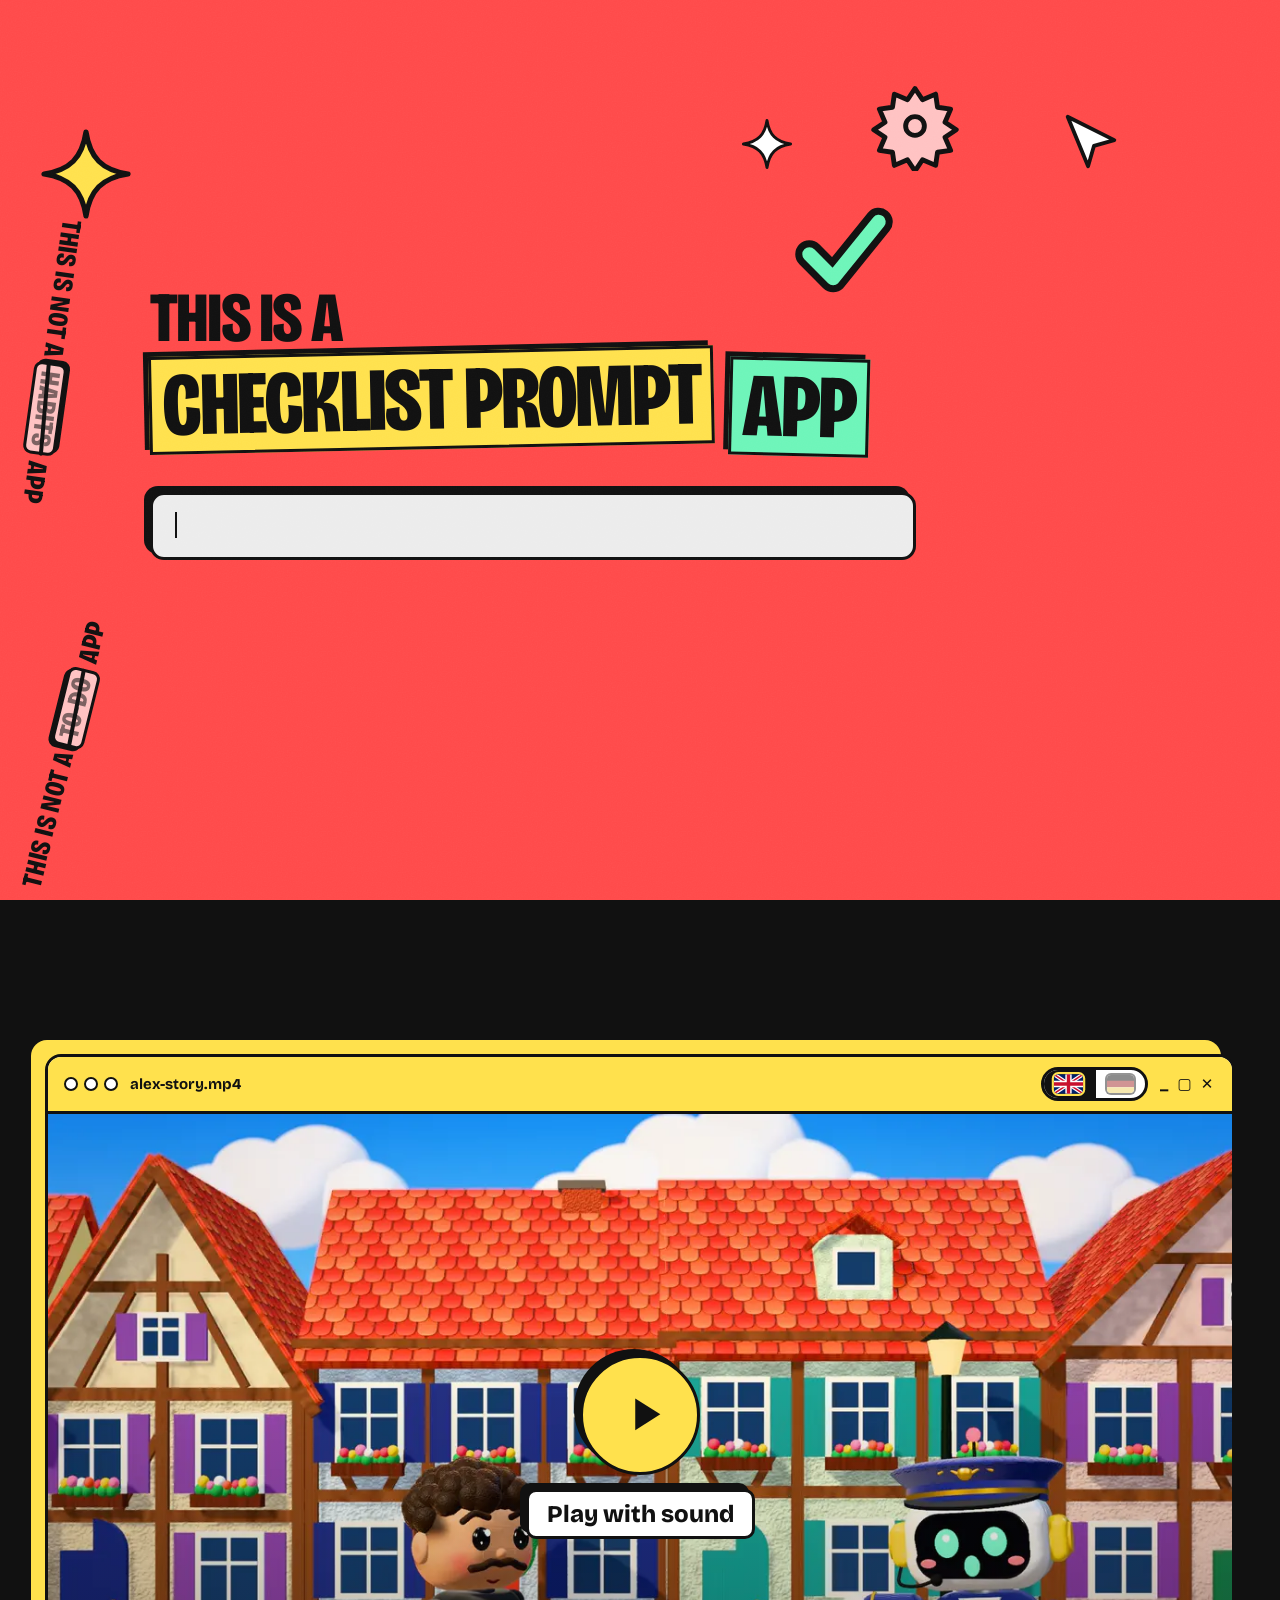
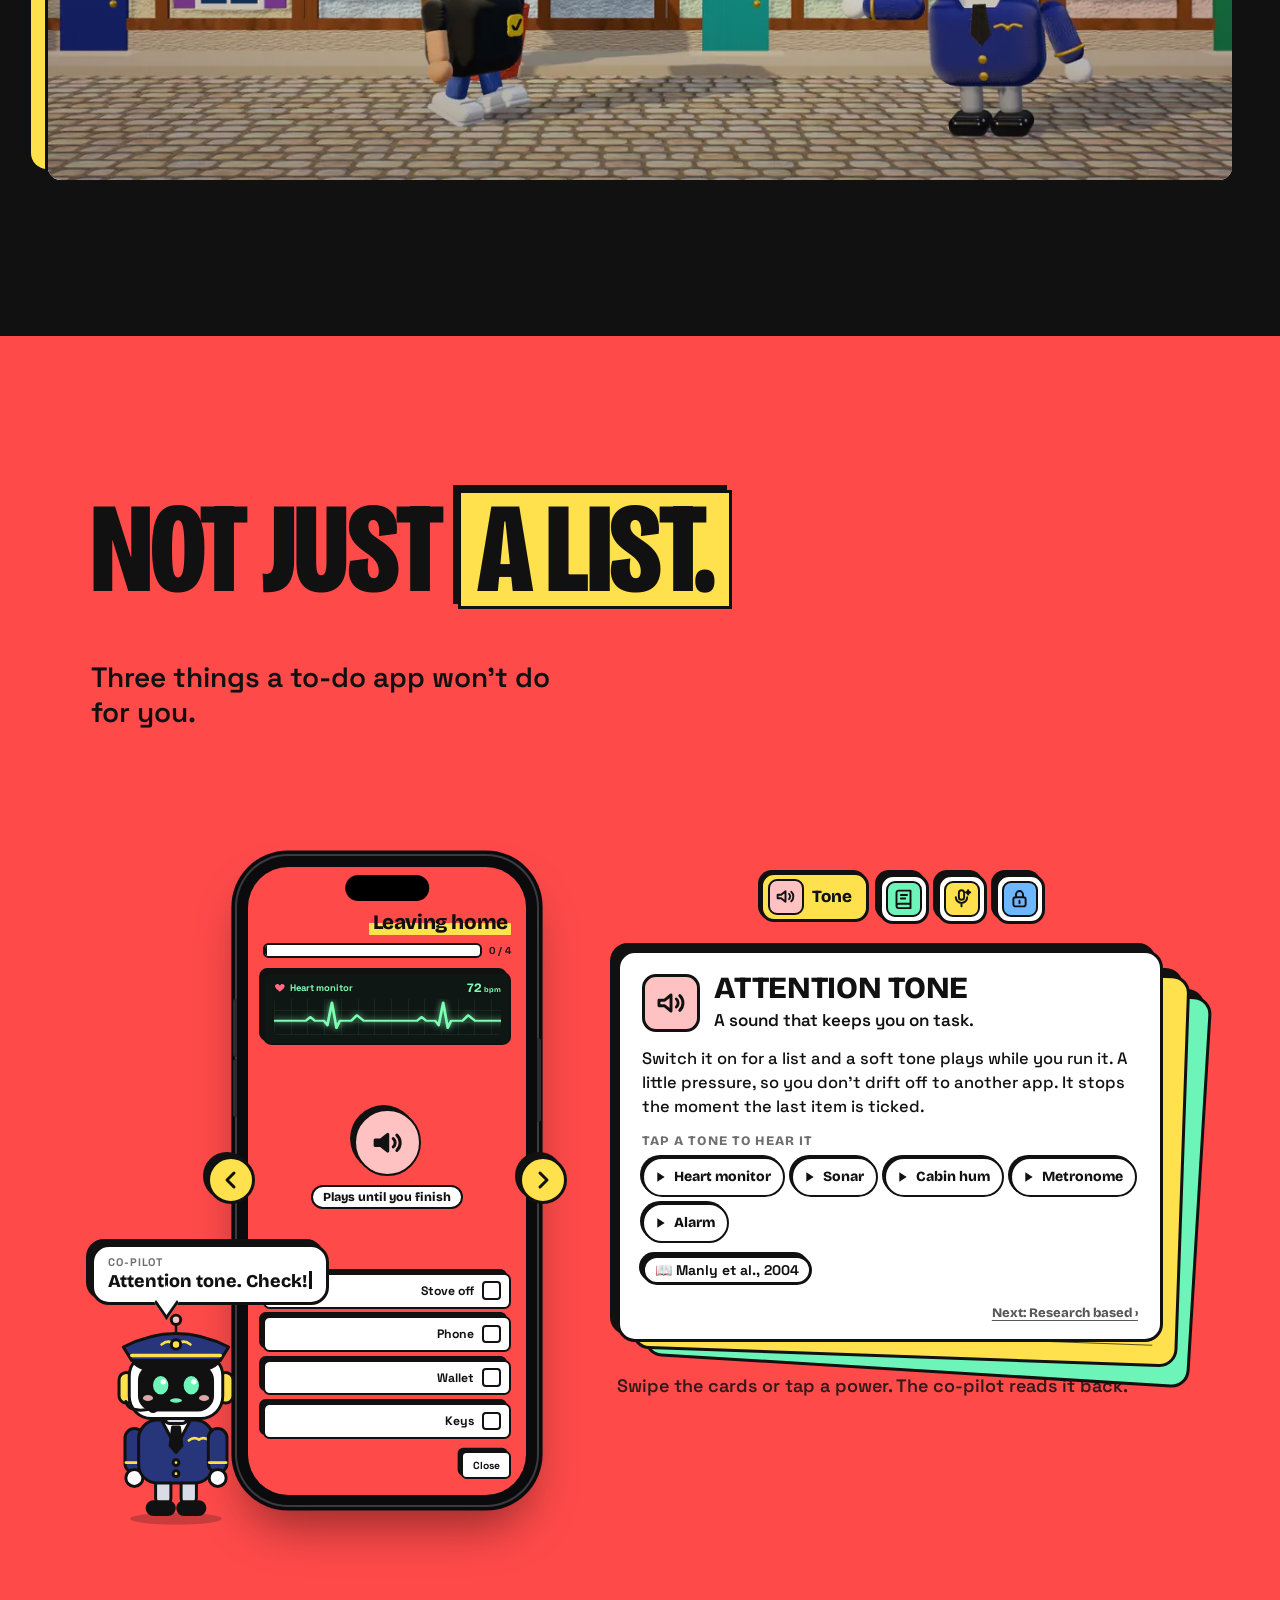
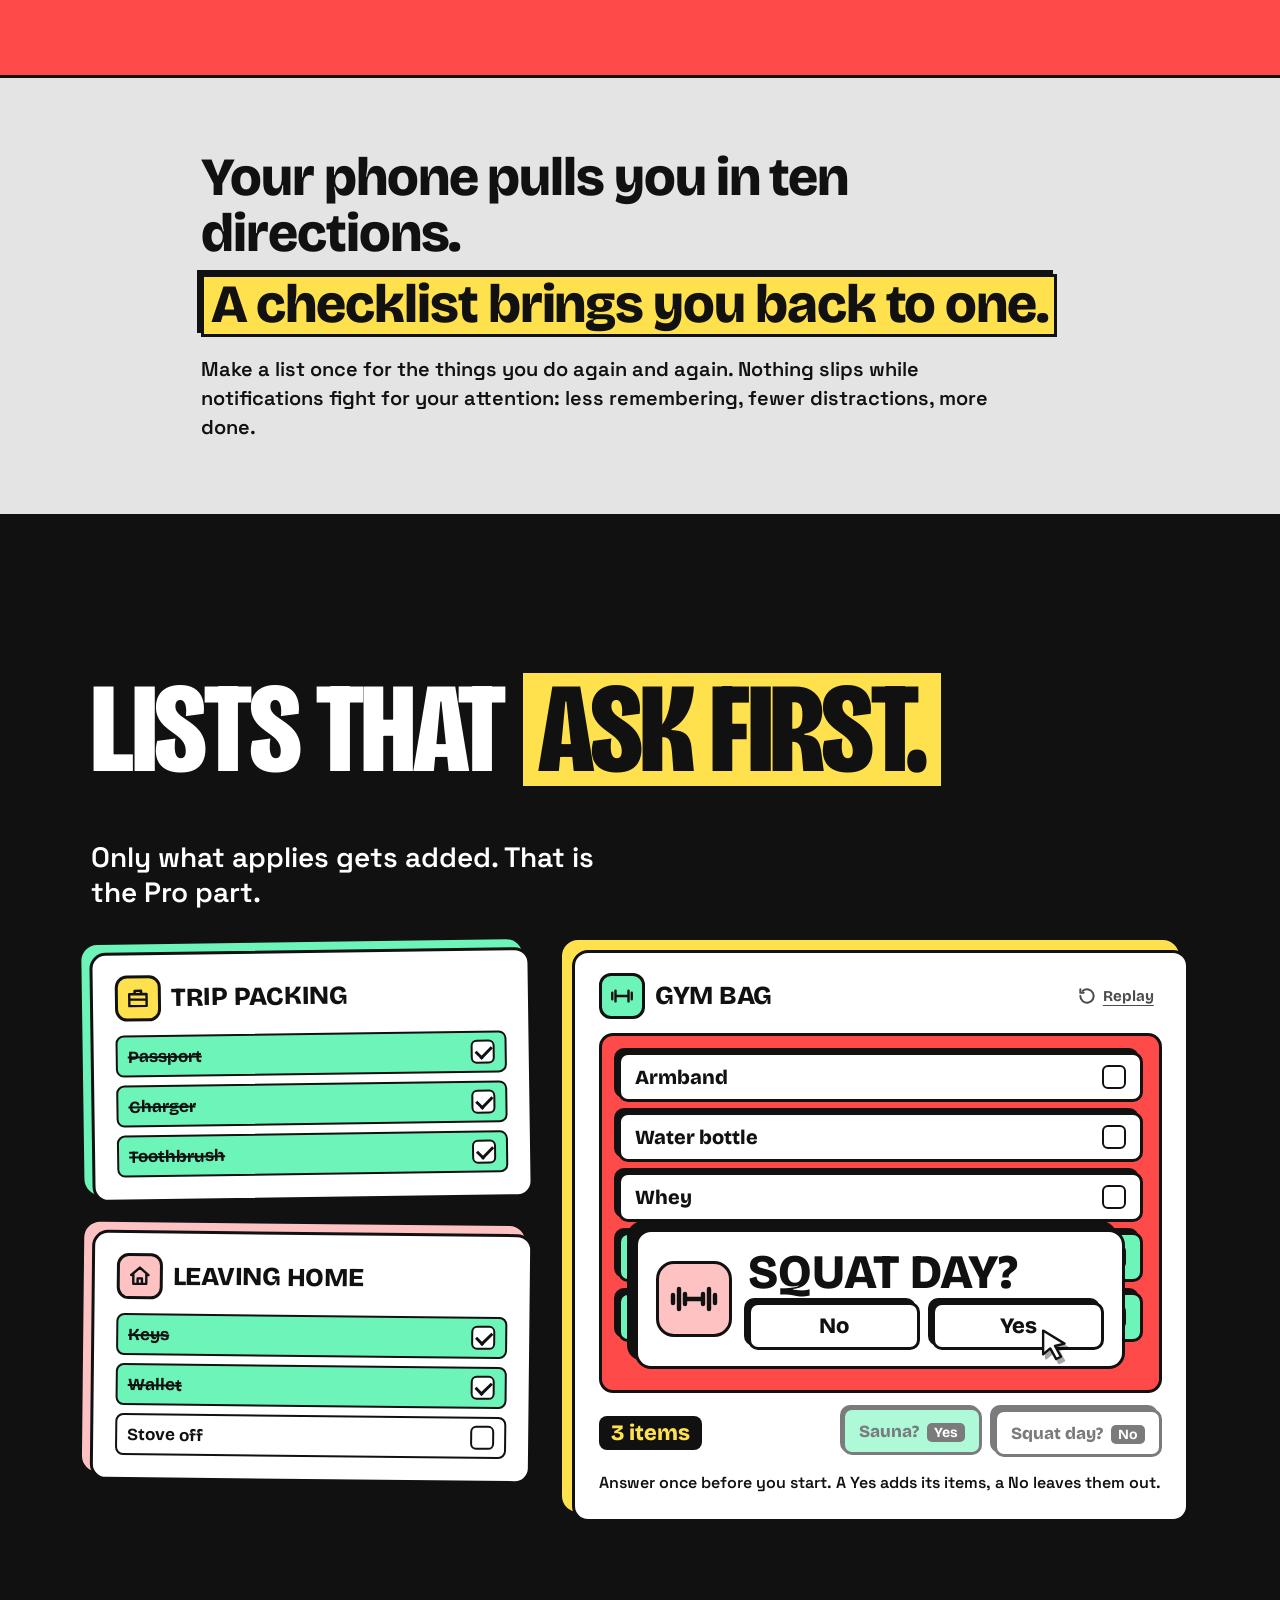
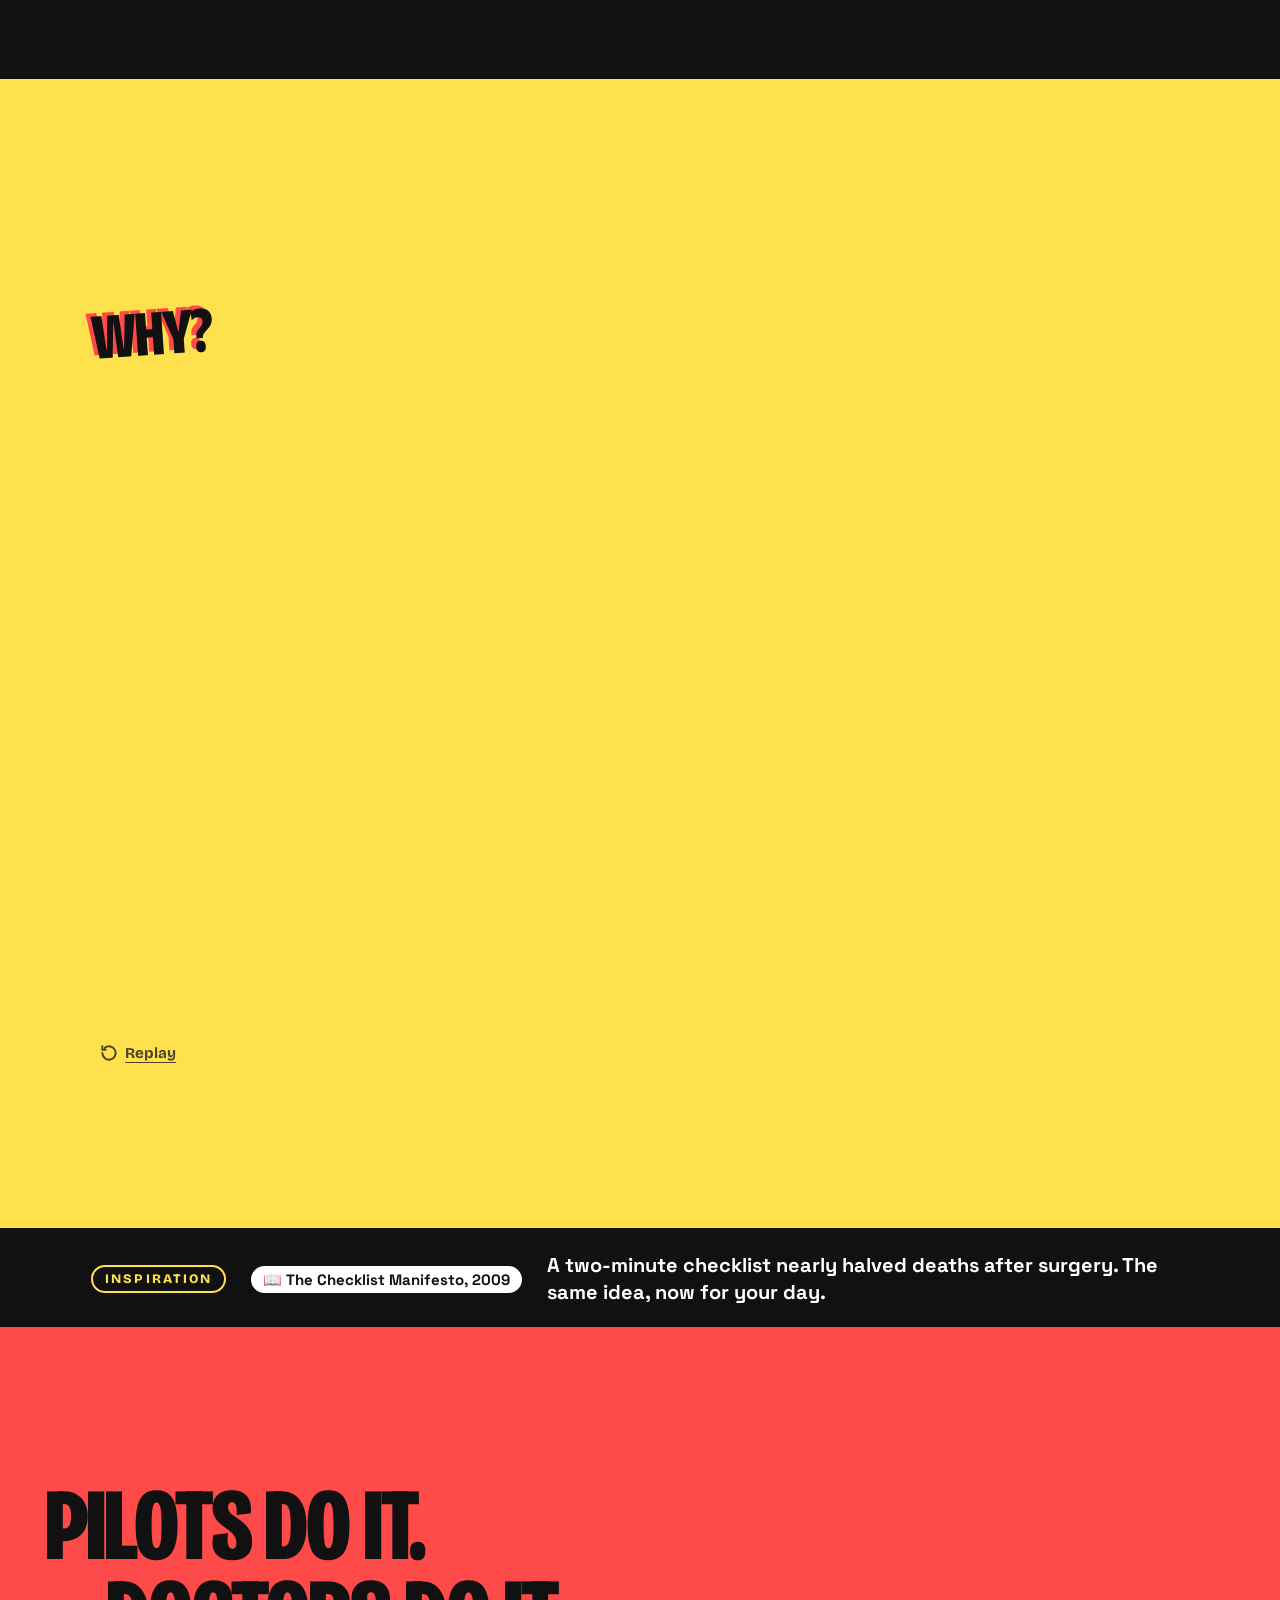
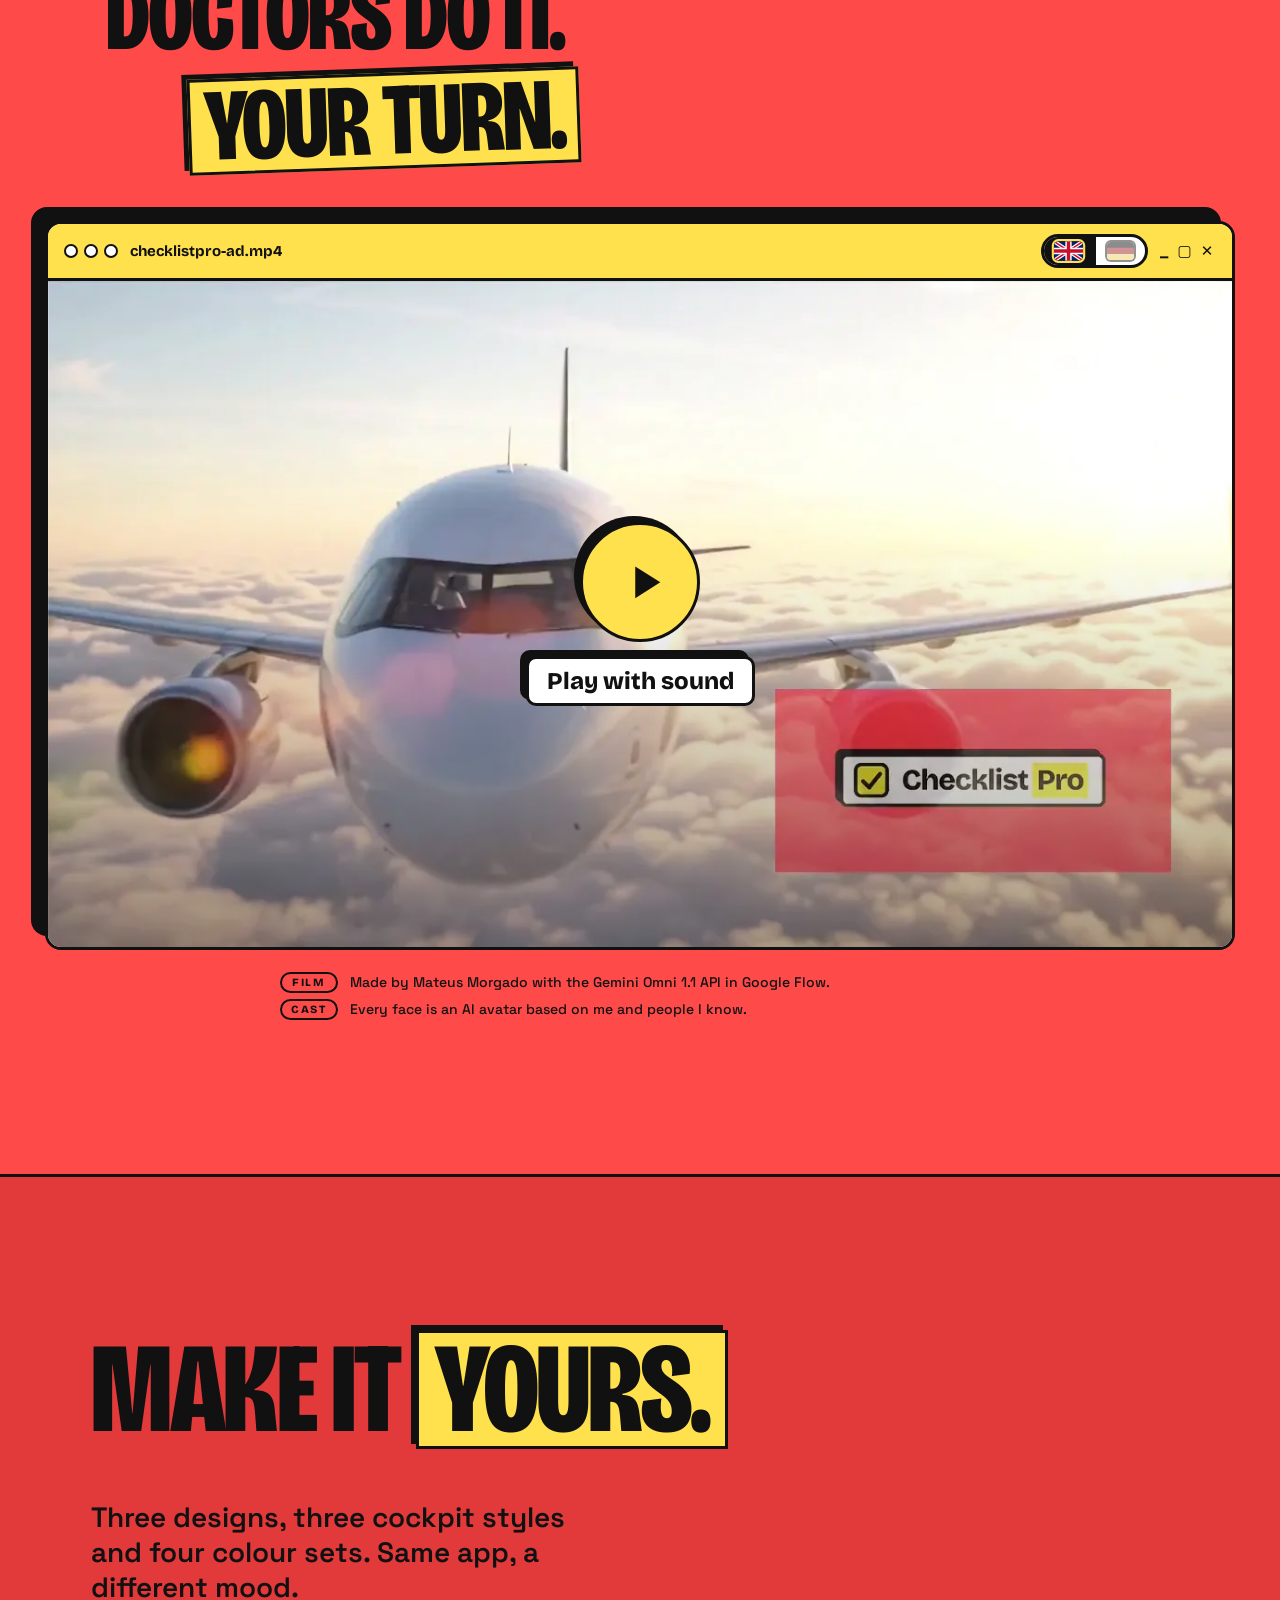
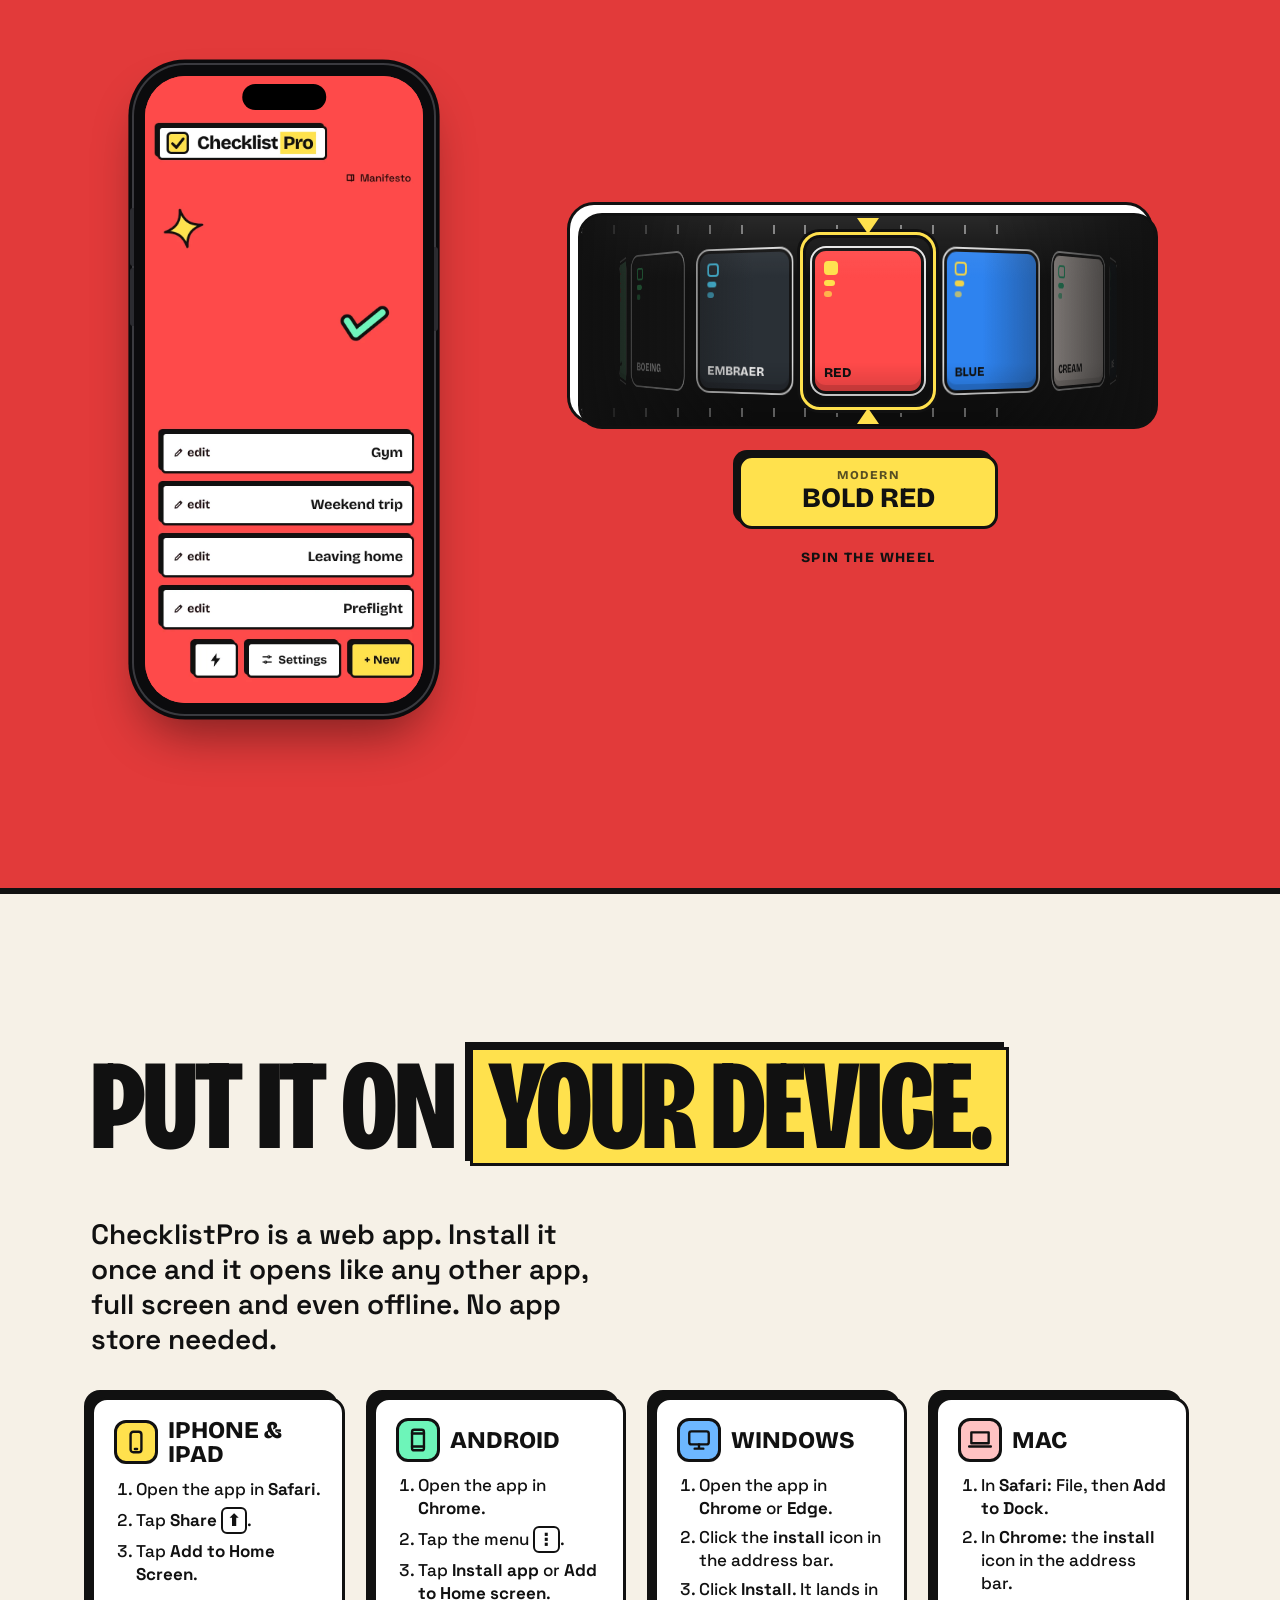
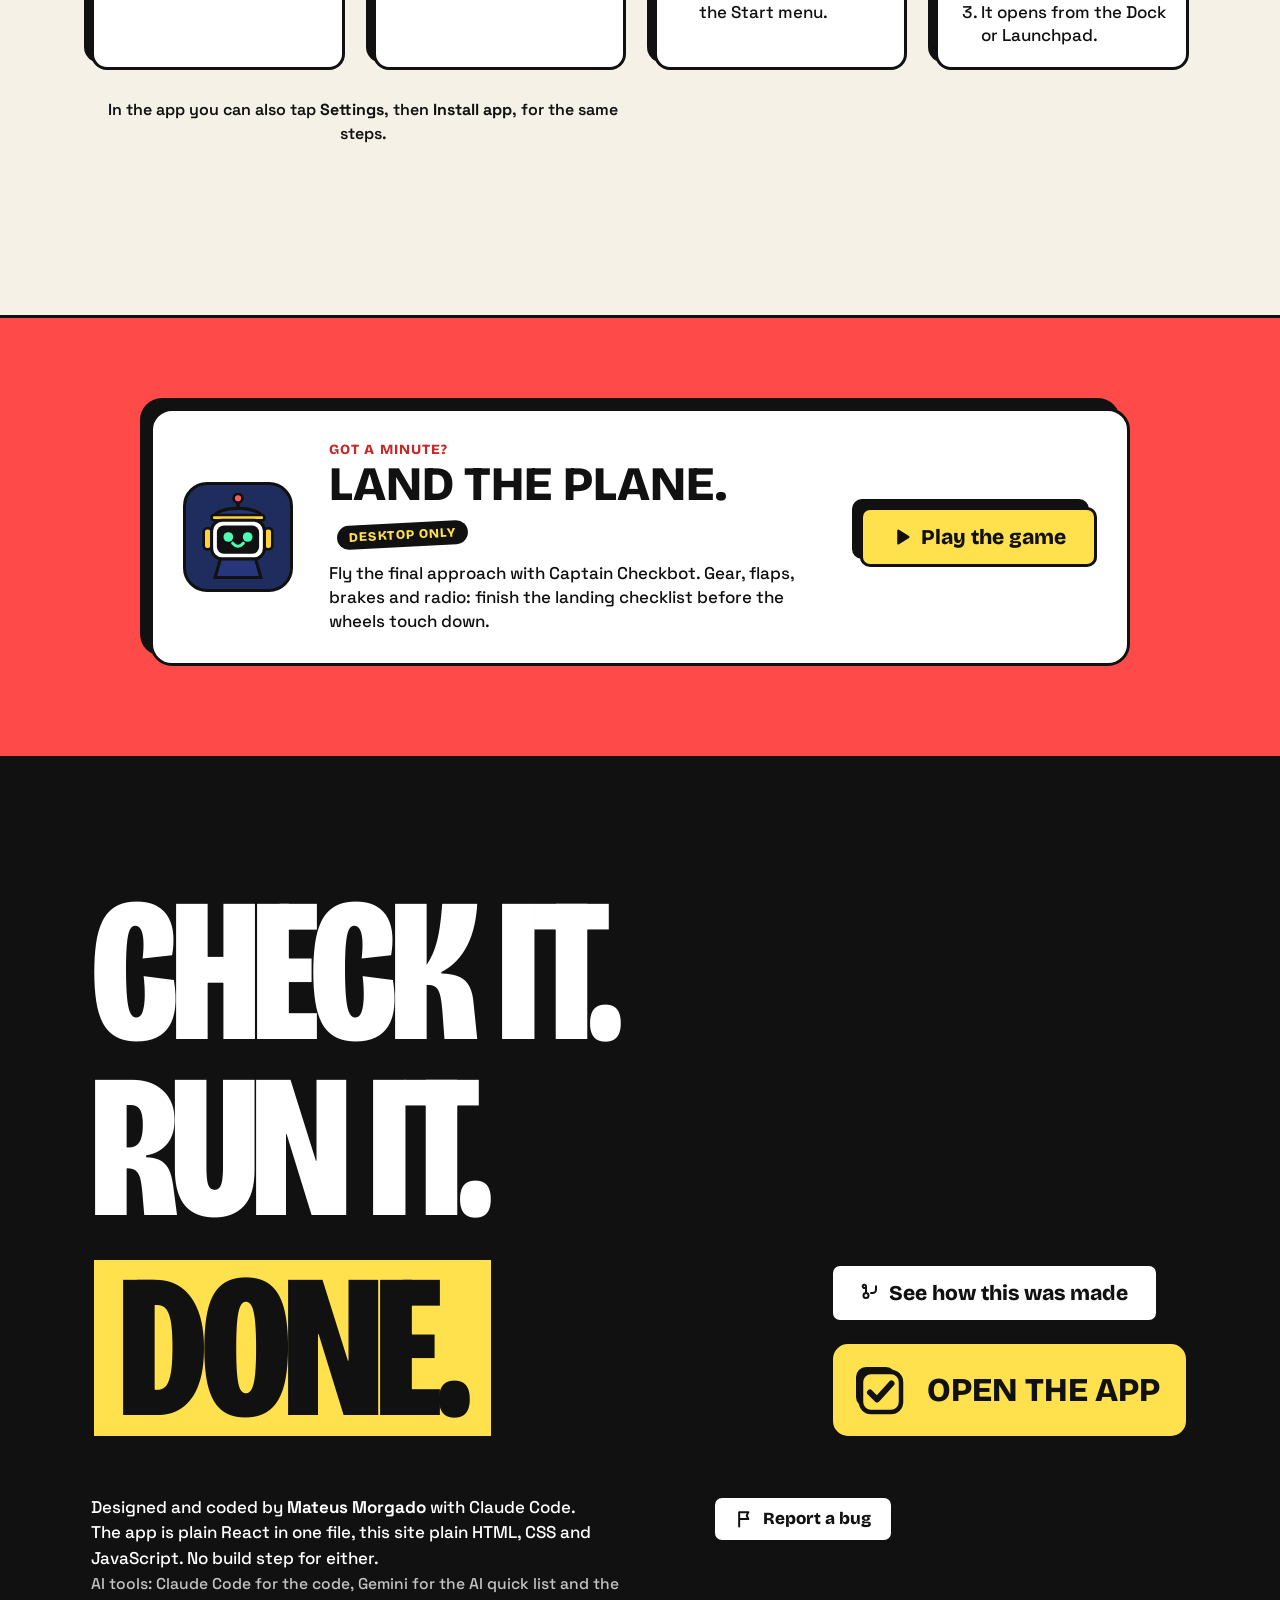
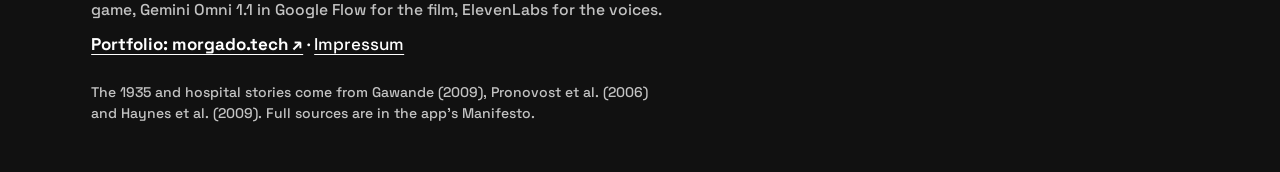
==== commit 5fe652c9: "Make the film intro a loud mega headline Co-Authored-By: Claude Opus 5.5 <noreply@anthropic.com> Cla" ====
--- a/index.html
+++ b/index.html
@@ -9,7 +9,7 @@
 <script>
 /* Colour set and language are applied before the first paint, so there is no flash. ?palette=blue and ?lang=de also work. */
 (function () {
-  var P = ['red', 'blue', 'cream'], L = ['en', 'de'], q = {}, d = document.documentElement;
+  var P = ['red', 'blue', 'mint', 'cream'], L = ['en', 'de'], q = {}, d = document.documentElement;
   try { var u = new URLSearchParams(location.search); q.palette = u.get('palette'); q.lang = u.get('lang'); } catch (e) {}
   var pal = q.palette, lang = q.lang;
   try { pal = pal || localStorage.getItem('cp-palette'); lang = lang || localStorage.getItem('cp-lang'); } catch (e) {}
@@ -49,6 +49,7 @@
   <div class="sw-set" id="sw-set" role="group" aria-label="Colours">
     <button type="button" data-p="red" style="--sw:#ff4a4a" aria-label="Bold red" title="Bold red" aria-pressed="true"></button>
     <button type="button" data-p="blue" style="--sw:#2f8bff" aria-label="Electric blue" title="Electric blue" aria-pressed="false"></button>
+    <button type="button" data-p="mint" style="--sw:#7be8a4" aria-label="Mint and coral" title="Mint and coral" aria-pressed="false"></button>
     <button type="button" data-p="cream" style="--sw:#fdf0e9" aria-label="Cream and mint" title="Cream and mint" aria-pressed="false"></button>
   </div>
   <button type="button" class="to-top" id="to-top" aria-label="Back to the top" title="Back to the top"><svg viewBox="0 0 24 24" aria-hidden="true"><path d="M12 19V5M5.5 11.5L12 5l6.5 6.5"/></svg></button>
@@ -130,59 +131,6 @@
           <span class="play"><svg viewBox="0 0 24 24" aria-hidden="true"><path d="M8 5v14l11-7z"/></svg></span><b>Play with sound</b>
         </button>
       </div>
-    </div>
-  </div>
-</section>
-
-<!-- SAVED LISTS: the core idea. Make a list once, it stays saved, pick it whenever you need it. Alex dresses for each one. -->
-<section class="section lists" id="lists" aria-labelledby="lists-title">
-  <div class="wrap">
-    <div class="ls-grid">
-    <div class="ls-copy">
-      <h2 id="lists-title" class="mega reveal"><span>Save it once.</span> <span class="hl">Pick it anytime.</span></h2>
-      <p class="lead reveal">Your lists stay saved in the app. The gym, a holiday, leaving the apartment, even a visit from your mother-in-law: pick the one you need, right when you need it.</p>
-      <ol class="ls-steps reveal">
-        <li><b>1</b><span>Make a list once.</span></li>
-        <li><b>2</b><span>It stays saved in the app.</span></li>
-        <li><b>3</b><span>Pick it whenever you need it. Again and again.</span></li>
-      </ol>
-    </div>
-    <div class="ls-stage" id="ls-stage">
-      <div class="ls-phone-wrap reveal">
-        <div class="phone" id="ls-phone" style="--pw:min(300px, 60vw)">
-          <div class="screen pw-screen ls-screen" id="ls-screen" data-no-i18n data-view="home">
-            <div class="ls-p ls-home">
-              <span class="ai-logo"><i></i>Checklist<b>Pro</b></span>
-              <p class="ls-hi" id="ls-hi"></p>
-              <p class="ls-h" id="ls-h">My lists</p>
-              <ul class="ls-more" id="ls-more" aria-hidden="true"></ul>
-              <ul class="ls-rows" id="ls-rows"></ul>
-            </div>
-            <div class="ls-p ls-run" aria-live="polite">
-              <h4 class="a-title"><span id="ls-title"></span></h4>
-              <div class="a-prog-row"><span class="a-prog"><i class="a-bar" id="ls-bar"></i></span><b class="a-count" id="ls-count"></b></div>
-              <p class="ls-saved" id="ls-saved"></p>
-              <span class="ls-big" id="ls-big"></span>
-              <ul class="a-items" id="ls-items"></ul>
-              <div class="a-btns"><button type="button" class="a-btn" id="ls-back"></button></div>
-            </div>
-            <i class="pw-tap" id="ls-tap"></i>
-          </div>
-        </div>
-      </div>
-      <div class="ls-alex reveal" aria-hidden="true">
-        <div class="ls-bubble" id="ls-bubble" data-no-i18n><small>Alex</small><span id="ls-say"></span><i class="caret"></i></div>
-        <div class="ls-fig" id="ls-fig">
-          <i class="ls-puff" id="ls-puff"></i>
-          <img src="img/lists/alex-idle.webp" data-k="idle" class="on" alt="" width="720" height="880" loading="lazy" decoding="async">
-          <img src="img/lists/alex-gym.webp" data-k="gym" alt="" width="720" height="880" loading="lazy" decoding="async">
-          <img src="img/lists/alex-holiday.webp" data-k="holiday" alt="" width="720" height="880" loading="lazy" decoding="async">
-          <img src="img/lists/alex-leave.webp" data-k="leave" alt="" width="720" height="880" loading="lazy" decoding="async">
-          <img src="img/lists/alex-mil.webp" data-k="mil" alt="" width="720" height="880" loading="lazy" decoding="async">
-          <img src="img/lists/alex-mil-ok.webp" data-k="mil-ok" alt="" width="720" height="880" loading="lazy" decoding="async">
-        </div>
-      </div>
-    </div>
     </div>
   </div>
 </section>
@@ -446,7 +394,7 @@
 <!-- VIDEO -->
 <section class="section" id="video" aria-labelledby="video-title">
   <div class="wrap wide">
-    <h2 id="video-title" class="sr-only">Watch the video</h2>
+    <h2 id="video-title" class="mega film-mega reveal"><span>Pilots do it.</span> <span>Doctors do it.</span> <span class="hl">Your turn.</span></h2>
     <div class="win reveal">
       <div class="win-bar"><span class="dots"><i></i><i></i><i></i></span><span class="win-title">checklistpro-ad.mp4</span><span class="vlang" role="group" aria-label="Video language" data-vlang="ad"><button type="button" data-l="en" lang="en" data-no-i18n aria-label="English" title="English" aria-pressed="true"><svg viewBox="0 0 60 40" aria-hidden="true"><path fill="#012169" d="M0 0h60v40H0z"/><path stroke="#fff" stroke-width="8" d="M0 0l60 40M60 0L0 40"/><path stroke="#c8102e" stroke-width="3" d="M0 0l60 40M60 0L0 40"/><path stroke="#fff" stroke-width="13" d="M30 0v40M0 20h60"/><path stroke="#c8102e" stroke-width="7" d="M30 0v40M0 20h60"/></svg></button><button type="button" data-l="de" lang="de" data-no-i18n aria-label="Deutsch" title="Deutsch" aria-pressed="false"><svg viewBox="0 0 60 40" aria-hidden="true"><path d="M0 0h60v14H0z"/><path fill="#dd0000" d="M0 13h60v14H0z"/><path fill="#ffce00" d="M0 27h60v13H0z"/></svg></button></span><span class="win-btns" aria-hidden="true">_ ▢ ✕</span></div>
       <div class="video-box" id="video-box">
@@ -657,6 +605,5 @@
 <script src="js/i18n-data.js"></script>
 <script src="js/i18n.js"></script>
 <script src="js/site.js"></script>
-<script src="js/lists.js"></script>
 </body>
 </html>
--- a/css/site.css
+++ b/css/site.css
@@ -1,7 +1,6 @@
 /* ChecklistPro site: the app's Modern design (Bold red), turned up. */
 :root {
   --red: #ff4a4a; --red-d: #e23a3a; --ink: #111; --white: #fff; --yellow: #ffe14d; --mint: #6df5b9; --pink: #ffc2c2; --orange: #ffb347; --blue: #6db7ff;
-  --leaf: #7be8a4; /* reserved for sections (the saved lists), no longer a colour set */
   --b: 3px; --sh: -6px -6px 0 0 var(--ink); --r: 10px;
   --display: 'Bricolage Grotesque', 'Arial Black', 'Helvetica Neue', system-ui, sans-serif;
   --body: 'Space Grotesk', system-ui, 'Helvetica Neue', Arial, sans-serif;
@@ -376,6 +375,7 @@
 /* colour sets, like the app's Modern palettes. The page uses these variables everywhere. */
 :root { --inkhl: #fff; }
 :root[data-palette="blue"] { --red: #2f8bff; --red-d: #1f74e6; --yellow: #f6d800; --mint: #1de9c8; --pink: #ffb3c7; --blue: #bfe0ff; --orange: #ffb347; --inkhl: #fff; }
+:root[data-palette="mint"] { --red: #d9f4e6; --red-d: #bdebd3; --yellow: #ff7a59; --mint: #7be8a4; --pink: #ffc9b8; --blue: #b9e8ff; --orange: #ffc247; --inkhl: #e0481f; }
 :root[data-palette="cream"] { --red: #fdf0e9; --red-d: #f6dccd; --yellow: #6df5b9; --mint: #ffb4a6; --pink: #ffd9c4; --blue: #b9d3ff; --orange: #ffc247; --inkhl: #0d8a5f; }
 .mega .ink { color: var(--inkhl); }
 body, .nav, .video-missing, .d-stage, .journey { transition: background-color .35s; }
@@ -986,6 +986,10 @@
 }
 
 /* film credits under the video */
+.film-mega { font-size: clamp(44px, 8vw, 128px); }
+.film-mega span { display: block; width: fit-content; }
+.film-mega span:nth-child(2) { margin-left: .6em; }
+.film-mega .hl { margin: .12em 0 0 1.4em; transform: rotate(-2deg); }
 .credits { max-width: 720px; margin: 22px auto 0; display: grid; gap: 6px; font: 500 14px/1.45 var(--body); }
 .credits { grid-template-columns: max-content 1fr; column-gap: 12px; }
 .credits p { display: contents; }
@@ -1223,89 +1227,3 @@
   100% { translate: 0 0; rotate: 0deg; }
 }
 @media (prefers-reduced-motion: reduce) { html.booting .hero-phone, body.phone-wait .hero-phone { visibility: visible; translate: none; } .hero-phone.slide-in { animation: none; } }
-
-/* ---------- saved lists: make it once, pick it anytime (Alex dresses for each list) ---------- */
-.section.lists { background: var(--leaf); border-top: var(--b) solid var(--ink); border-bottom: var(--b) solid var(--ink); overflow-x: clip; }
-.ls-grid { display: grid; grid-template-columns: minmax(0, 1fr) auto; align-items: center; gap: clamp(24px, 4vw, 64px); }
-.lists .mega { font-size: min(4.7vw, 72px); } .lists .mega span { white-space: nowrap; }
-.lists .lead { max-width: 30ch; margin-bottom: 36px; font-size: clamp(18px, 1.75vw, 25px); }
-.ls-steps { list-style: none; margin: 0; padding: 0; display: grid; gap: 16px; }
-.ls-steps li { display: flex; align-items: center; gap: 14px; font: 700 clamp(17px, 1.5vw, 21px)/1.2 var(--display); }
-.ls-steps b { flex: none; display: grid; place-items: center; width: 44px; height: 44px; background: var(--white); border: var(--b) solid var(--ink); border-radius: 12px; box-shadow: -4px -4px 0 var(--ink); font: 800 23px var(--display); }
-.ls-steps li:nth-child(2) b { background: var(--yellow); } .ls-steps li:nth-child(3) b { background: var(--pink); }
-.ls-stage { display: flex; align-items: flex-end; padding-top: 40px; }
-.ls-phone-wrap { position: relative; z-index: 1; }
-#ls-phone { --pw: min(300px, 25vw) !important; transform: rotate(-2deg); }
-/* the app inside the phone: a library of saved lists, and a list being run */
-.ls-p { position: absolute; inset: 0; padding: 16cqw 5.5cqw 5.5cqw; display: flex; flex-direction: column; transition: opacity .35s, transform .45s cubic-bezier(.3, 1.2, .5, 1), visibility 0s .45s; }
-.ls-screen[data-view="home"] .ls-run, .ls-screen[data-view="run"] .ls-home { opacity: 0; visibility: hidden; }
-.ls-screen[data-view="run"] .ls-run, .ls-screen[data-view="home"] .ls-home { visibility: visible; transition: opacity .35s, transform .45s cubic-bezier(.3, 1.2, .5, 1); }
-.ls-screen[data-view="home"] .ls-run { transform: translateX(14%); } .ls-screen[data-view="run"] .ls-home { transform: translateX(-14%); }
-.ls-h { margin: auto 0 3cqw; text-align: right; font: 800 7.4cqw/1.05 var(--display); letter-spacing: -.02em; }
-.ls-h span { background: linear-gradient(transparent 52%, var(--yellow) 52%); padding: 0 1.2cqw; }
-.ls-rows { list-style: none; margin: 0; padding: 0; display: grid; gap: 2.8cqw; }
-.ls-more { list-style: none; margin: 0 0 2.8cqw; padding: 0; display: grid; gap: 2.8cqw; }
-.ls-more li { display: flex; align-items: center; justify-content: flex-end; gap: 2.6cqw; background: rgba(255, 255, 255, .55); border: .9cqw solid var(--ink); border-radius: 2.4cqw; padding: 2.2cqw 2.6cqw; text-align: right; }
-.ls-more .ls-tx { display: flex; flex-direction: column; align-items: flex-end; } .ls-more b { font: 700 4.2cqw/1.15 var(--body); } .ls-more small { font: 600 3cqw/1.2 var(--body); opacity: .65; }
-.ls-more .ls-ic { flex: none; width: 9cqw; height: 9cqw; border: .8cqw solid var(--ink); border-radius: 2cqw; background: rgba(255, 255, 255, .7); display: grid; place-items: center; }
-.ls-more .ls-ic svg { width: 5.6cqw; height: 5.6cqw; fill: none; stroke: var(--ink); stroke-width: 2.4; stroke-linecap: round; stroke-linejoin: round; }
-.ls-row { display: flex; align-items: center; gap: 2.6cqw; width: 100%; text-align: right; background: var(--white); border: .9cqw solid var(--ink); border-radius: 2.4cqw; box-shadow: -1.4cqw -1.4cqw 0 var(--ink); padding: 2.2cqw 2.6cqw; transition: transform .15s, background .2s; }
-.ls-row:hover, .ls-row.hit { transform: translate(-.8cqw, -.8cqw); }
-.ls-row.hit { background: var(--yellow); }
-.ls-row .ls-ic { flex: none; display: grid; place-items: center; width: 9cqw; height: 9cqw; border: .8cqw solid var(--ink); border-radius: 2cqw; background: var(--c, var(--yellow)); }
-.ls-row .ls-ic svg { width: 5.6cqw; height: 5.6cqw; fill: none; stroke: var(--ink); stroke-width: 2.4; stroke-linecap: round; stroke-linejoin: round; }
-.ls-row .ls-tx { flex: 1; min-width: 0; display: flex; flex-direction: column; align-items: flex-end; }
-.ls-row b { font: 700 4.6cqw/1.15 var(--body); }
-.ls-row small { font: 600 3cqw/1.2 var(--body); opacity: .65; }
-.ls-row small .ls-n { display: inline-block; }
-.ls-row small .ls-n.bump { animation: ls-bump .5s cubic-bezier(.3, 1.8, .5, 1); color: var(--ink); opacity: 1; background: var(--leaf); border-radius: 1cqw; padding: 0 .8cqw; }
-@keyframes ls-bump { 40% { transform: scale(1.5); } }
-.ls-run .a-items { gap: 2.2cqw; }
-.ls-run .a-items li { padding: 3.4cqw 3.2cqw; font-size: 4.8cqw; text-align: right; }
-.ls-run .a-items { gap: 3cqw; }
-.ls-run.done .a-title span { background: linear-gradient(transparent 52%, var(--leaf) 52%); }
-.ls-saved { align-self: flex-end; margin: 3cqw 0 0; font: 700 3.3cqw var(--body); background: var(--leaf); border: .8cqw solid var(--ink); border-radius: 99px; padding: .8cqw 2.6cqw; opacity: 0; transform: translateY(-3cqw) scale(.9); transition: opacity .25s, transform .35s cubic-bezier(.3, 1.6, .5, 1); }
-.ls-run.done .ls-saved { opacity: 1; transform: none; }
-.ls-run .a-btn { cursor: pointer; }
-/* Alex, on a little spotlight, with a speech bubble */
-.ls-alex { position: relative; z-index: 2; flex: none; width: clamp(200px, 20vw, 290px); margin: 0 0 -8px -14px; }
-.ls-fig { position: relative; aspect-ratio: 720 / 880; }
-.ls-fig::before { content: ''; position: absolute; left: 12%; right: 12%; bottom: 3%; height: 9%; border-radius: 50%; background: rgba(0, 60, 30, .22); filter: blur(6px); }
-.ls-fig::after { content: ''; position: absolute; z-index: -1; left: 6%; right: 6%; top: 10%; aspect-ratio: 1; border-radius: 50%; background: radial-gradient(circle, rgba(255, 255, 255, .55), rgba(255, 255, 255, 0) 70%); }
-.ls-fig img { position: absolute; inset: 0; width: 100%; height: 100%; object-fit: contain; opacity: 0; transform-origin: 50% 94%; }
-.ls-fig img.on { opacity: 1; }
-.ls-fig img.on.swap { animation: ls-swap .5s cubic-bezier(.3, 1.6, .5, 1); }
-.ls-fig img.on.hop { animation: ls-hop .7s cubic-bezier(.3, 1.4, .5, 1); }
-.ls-fig img.on.idle { animation: ls-idle 2.4s ease-in-out infinite; }
-@keyframes ls-swap { 0% { transform: scale(.6, .4); } 55% { transform: scale(1.06, .96); } }
-@keyframes ls-hop { 30% { transform: translateY(-14%) scale(.97, 1.04); } 60% { transform: translateY(0) scale(1.06, .94); } }
-@keyframes ls-idle { 50% { transform: translateY(-1.2%) scale(1.01, .99); } }
-.ls-puff { position: absolute; z-index: 2; left: 50%; top: 52%; width: 70%; aspect-ratio: 1; margin-left: -35%; transform: translateY(-50%) scale(.2); border-radius: 50%; opacity: 0; pointer-events: none;
-  background: radial-gradient(circle at 30% 35%, #fff 0 16%, transparent 17%), radial-gradient(circle at 68% 30%, #fff 0 14%, transparent 15%), radial-gradient(circle at 52% 62%, #fff 0 20%, transparent 21%), radial-gradient(circle at 22% 70%, #fff 0 12%, transparent 13%), radial-gradient(circle at 80% 68%, #fff 0 13%, transparent 14%); }
-.ls-puff.go { animation: ls-puff .55s ease-out; }
-@keyframes ls-puff { 0% { opacity: .95; transform: translateY(-50%) scale(.3); } 45% { opacity: .95; transform: translateY(-50%) scale(1); } 100% { opacity: 0; transform: translateY(-50%) scale(1.25); } }
-.ls-bubble { position: absolute; z-index: 3; left: 50%; translate: -50% 0; top: -6%; min-width: 150px; max-width: 250px; width: max-content; background: var(--white); color: var(--ink); border: var(--b) solid var(--ink); border-radius: 18px; box-shadow: -5px -5px 0 var(--ink); padding: 8px 14px 10px; font: 800 19px/1.15 var(--display); transform-origin: 20% 120%; }
-.ls-bubble::after { content: ''; position: absolute; left: 50%; bottom: -11px; width: 18px; height: 18px; background: var(--white); border: solid var(--ink); border-width: 0 var(--b) var(--b) 0; transform: rotate(45deg) skew(10deg, 10deg); margin-left: -9px; }
-.ls-bubble small { display: block; font: 700 11px var(--body); text-transform: uppercase; letter-spacing: .08em; opacity: .6; margin-bottom: 2px; }
-.ls-bubble .caret { display: inline-block; width: 3px; height: 18px; margin-left: 2px; vertical-align: -2px; background: var(--ink); animation: blink 1s steps(2) infinite; }
-.ls-bubble.pop { animation: bpop .4s cubic-bezier(.3, 1.7, .5, 1); }
-@media (max-width: 700px) {
-  .ls-grid { grid-template-columns: 1fr; }
-  .lists .mega { font-size: clamp(40px, 12vw, 64px); }
-  .ls-stage { position: relative; justify-content: flex-end; padding-top: 70px; }
-  #ls-phone { --pw: min(280px, 56vw) !important; }
-  .ls-alex { position: absolute; left: -2vw; bottom: -6px; width: 44vw; margin: 0; pointer-events: none; }
-  .ls-bubble { left: 4%; translate: none; top: -30%; min-width: 0; max-width: 46vw; font-size: 15px; padding: 6px 10px 8px; }
-  .ls-bubble::after { left: 46px; }
-  .ls-copy { display: contents; }
-  .ls-steps { order: 3; margin-top: 44px; }
-}
-@media (prefers-reduced-motion: reduce) { .ls-fig img.on, .ls-puff, .ls-bubble, .ls-row small .ls-n.bump { animation: none !important; } .ls-p, .ls-saved { transition: none; } }
-.ls-hi { margin: 7cqw 0 0; font: 800 10cqw/1 var(--display); letter-spacing: -.02em; color: var(--ink); }
-.ls-hi small { display: block; margin-top: 2cqw; font: 700 3.8cqw var(--body); opacity: .7; }
-.ls-big { align-self: center; margin: auto 0; display: grid; place-items: center; width: 30cqw; height: 30cqw; background: var(--c, var(--yellow)); border: 1.2cqw solid var(--ink); border-radius: 7cqw; box-shadow: -2cqw -2cqw 0 var(--ink); transform: rotate(-6deg); }
-.ls-big svg { width: 18cqw; height: 18cqw; fill: none; stroke: var(--ink); stroke-width: 2.2; stroke-linecap: round; stroke-linejoin: round; }
-.ls-screen[data-view="run"] .ls-big { animation: ls-swap .5s cubic-bezier(.3, 1.6, .5, 1); }
-.ls-run.done .ls-big { animation: ls-hop .6s cubic-bezier(.3, 1.4, .5, 1); }
-.ls-run .a-items { margin-top: 0; }
-@media (prefers-reduced-motion: reduce) { .ls-big { animation: none !important; } }
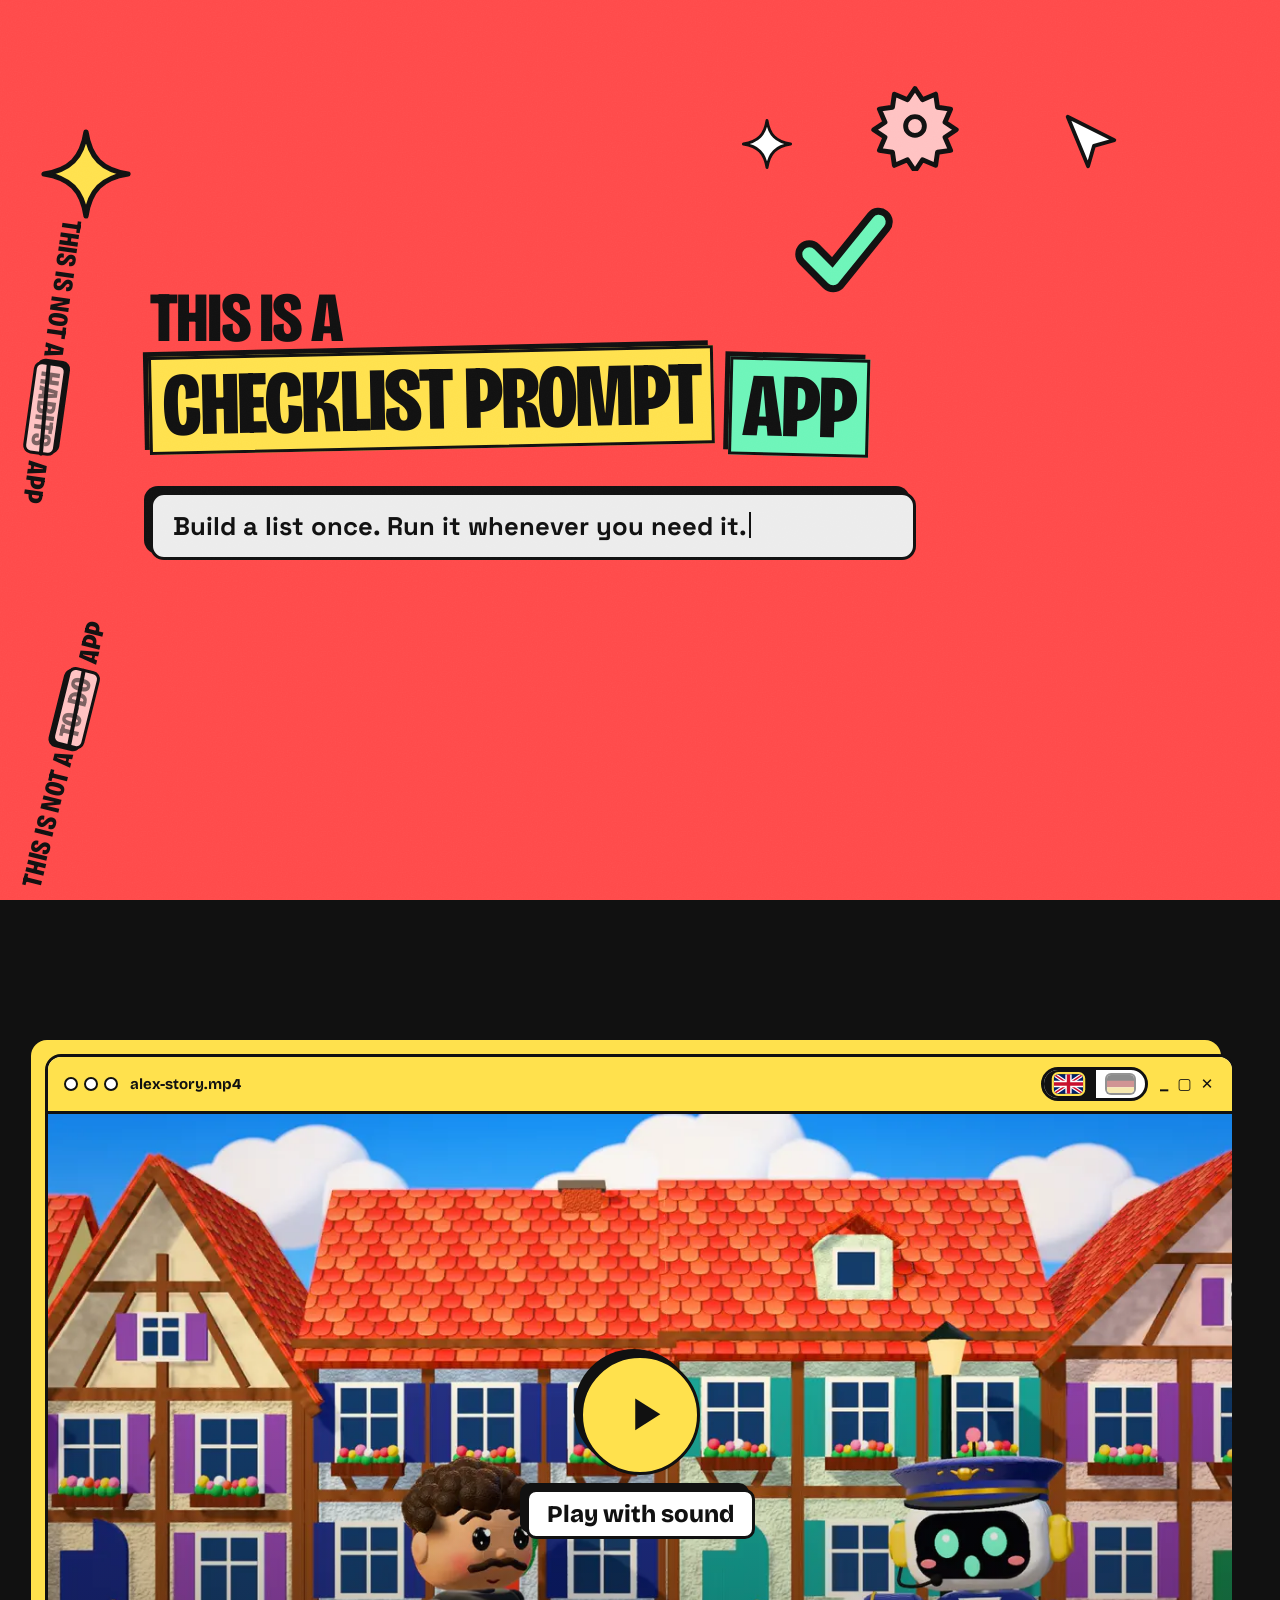
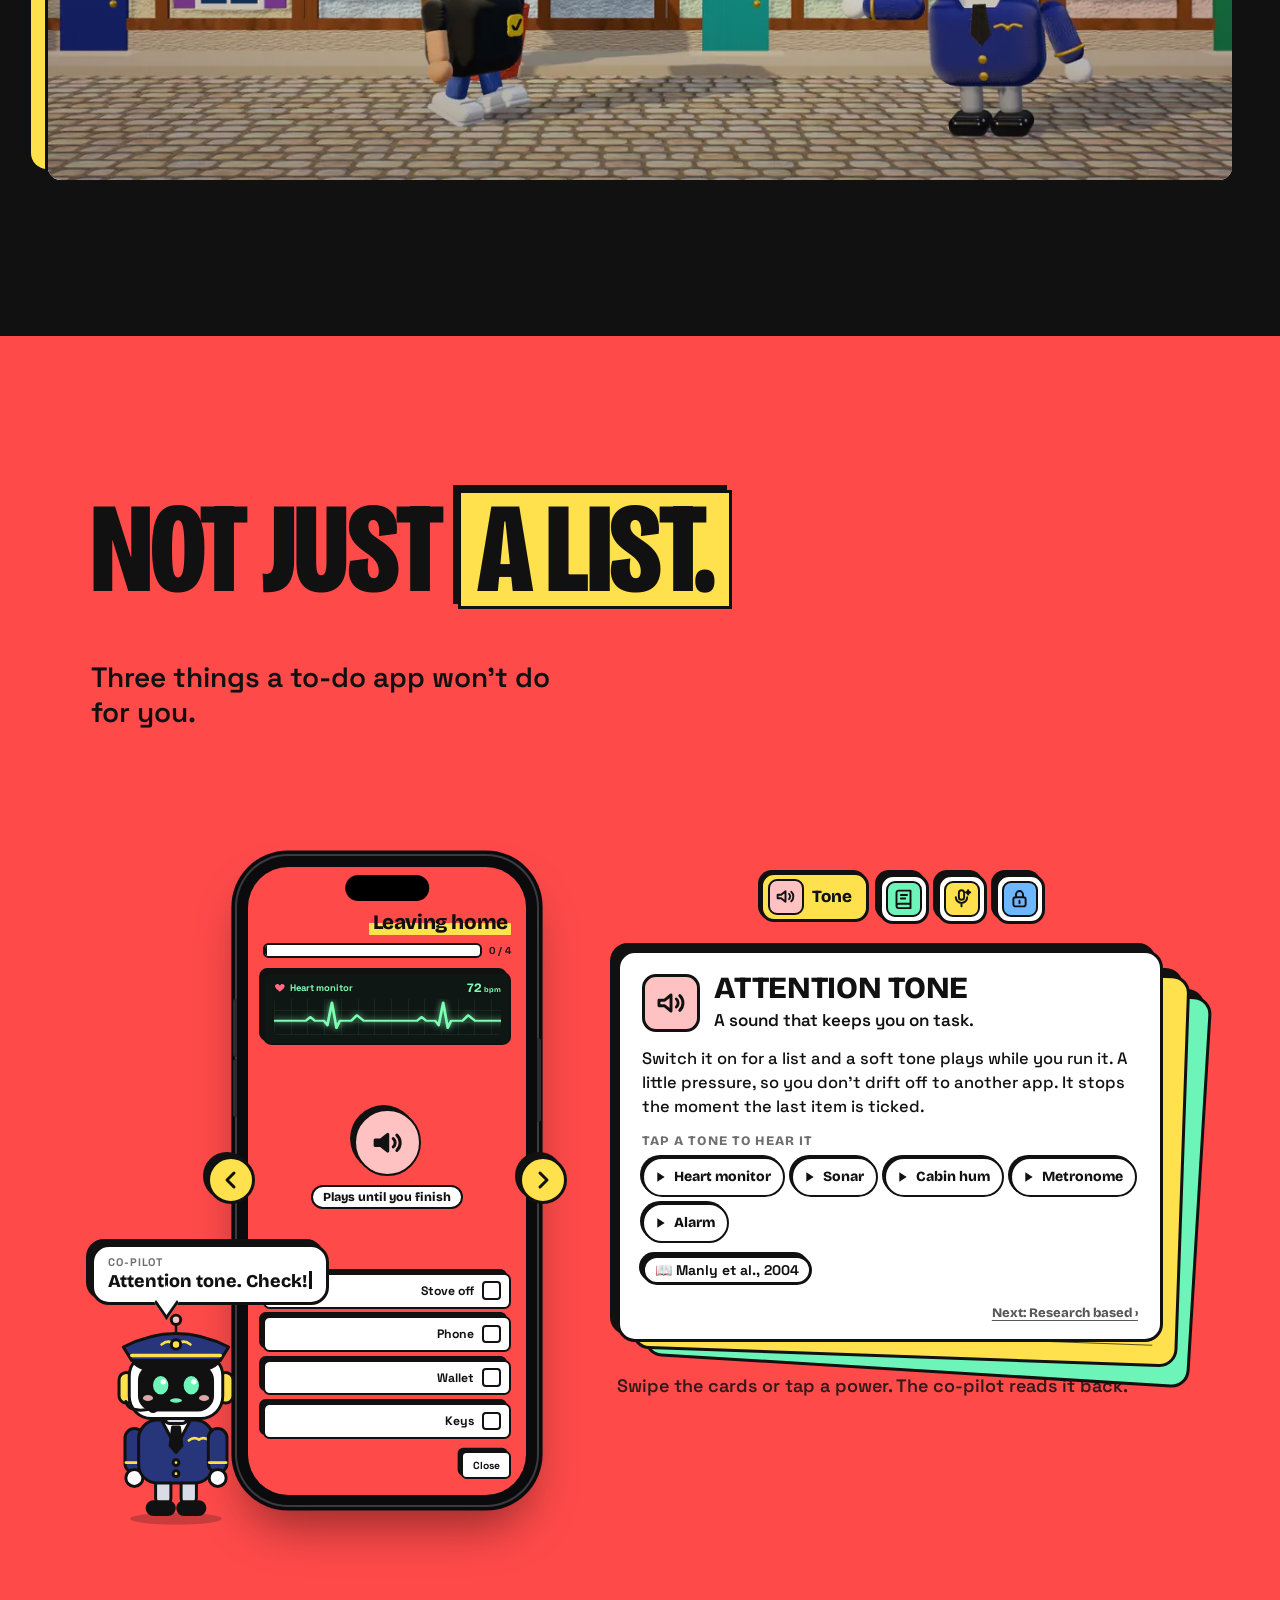
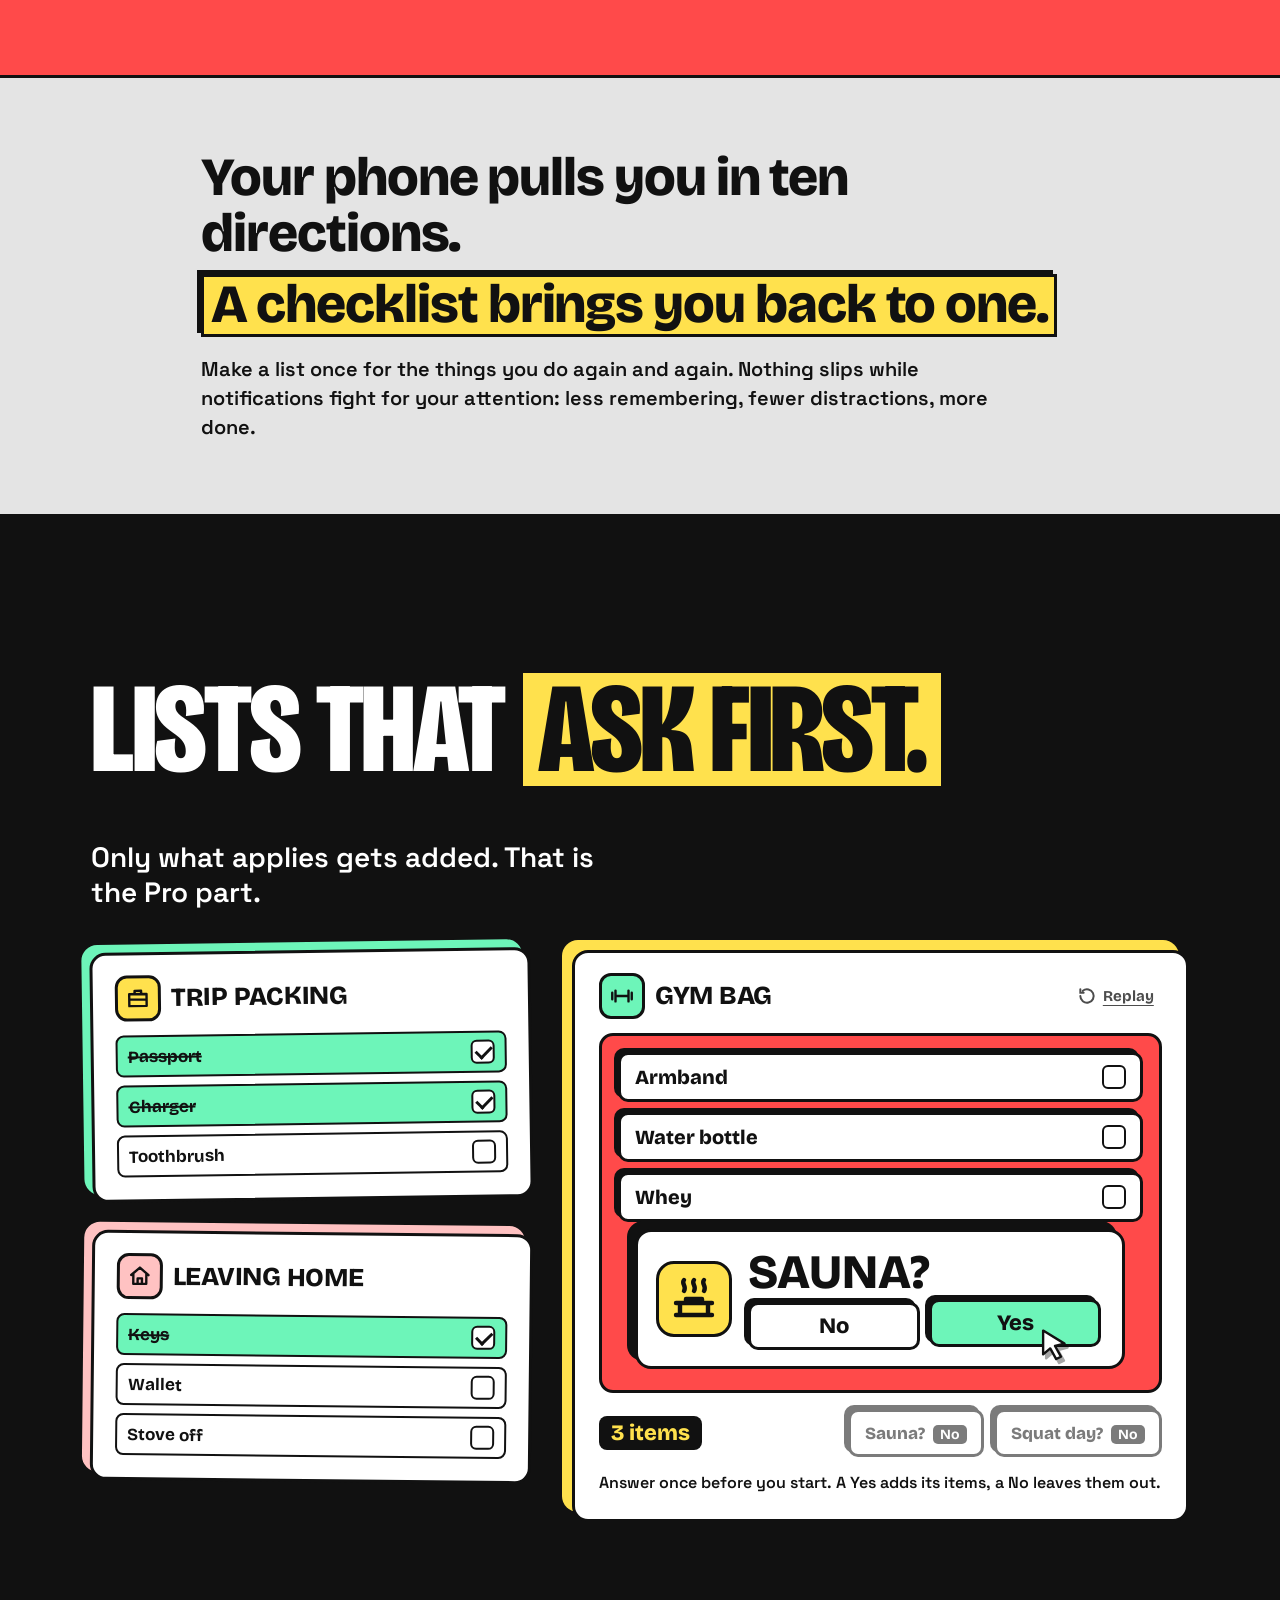
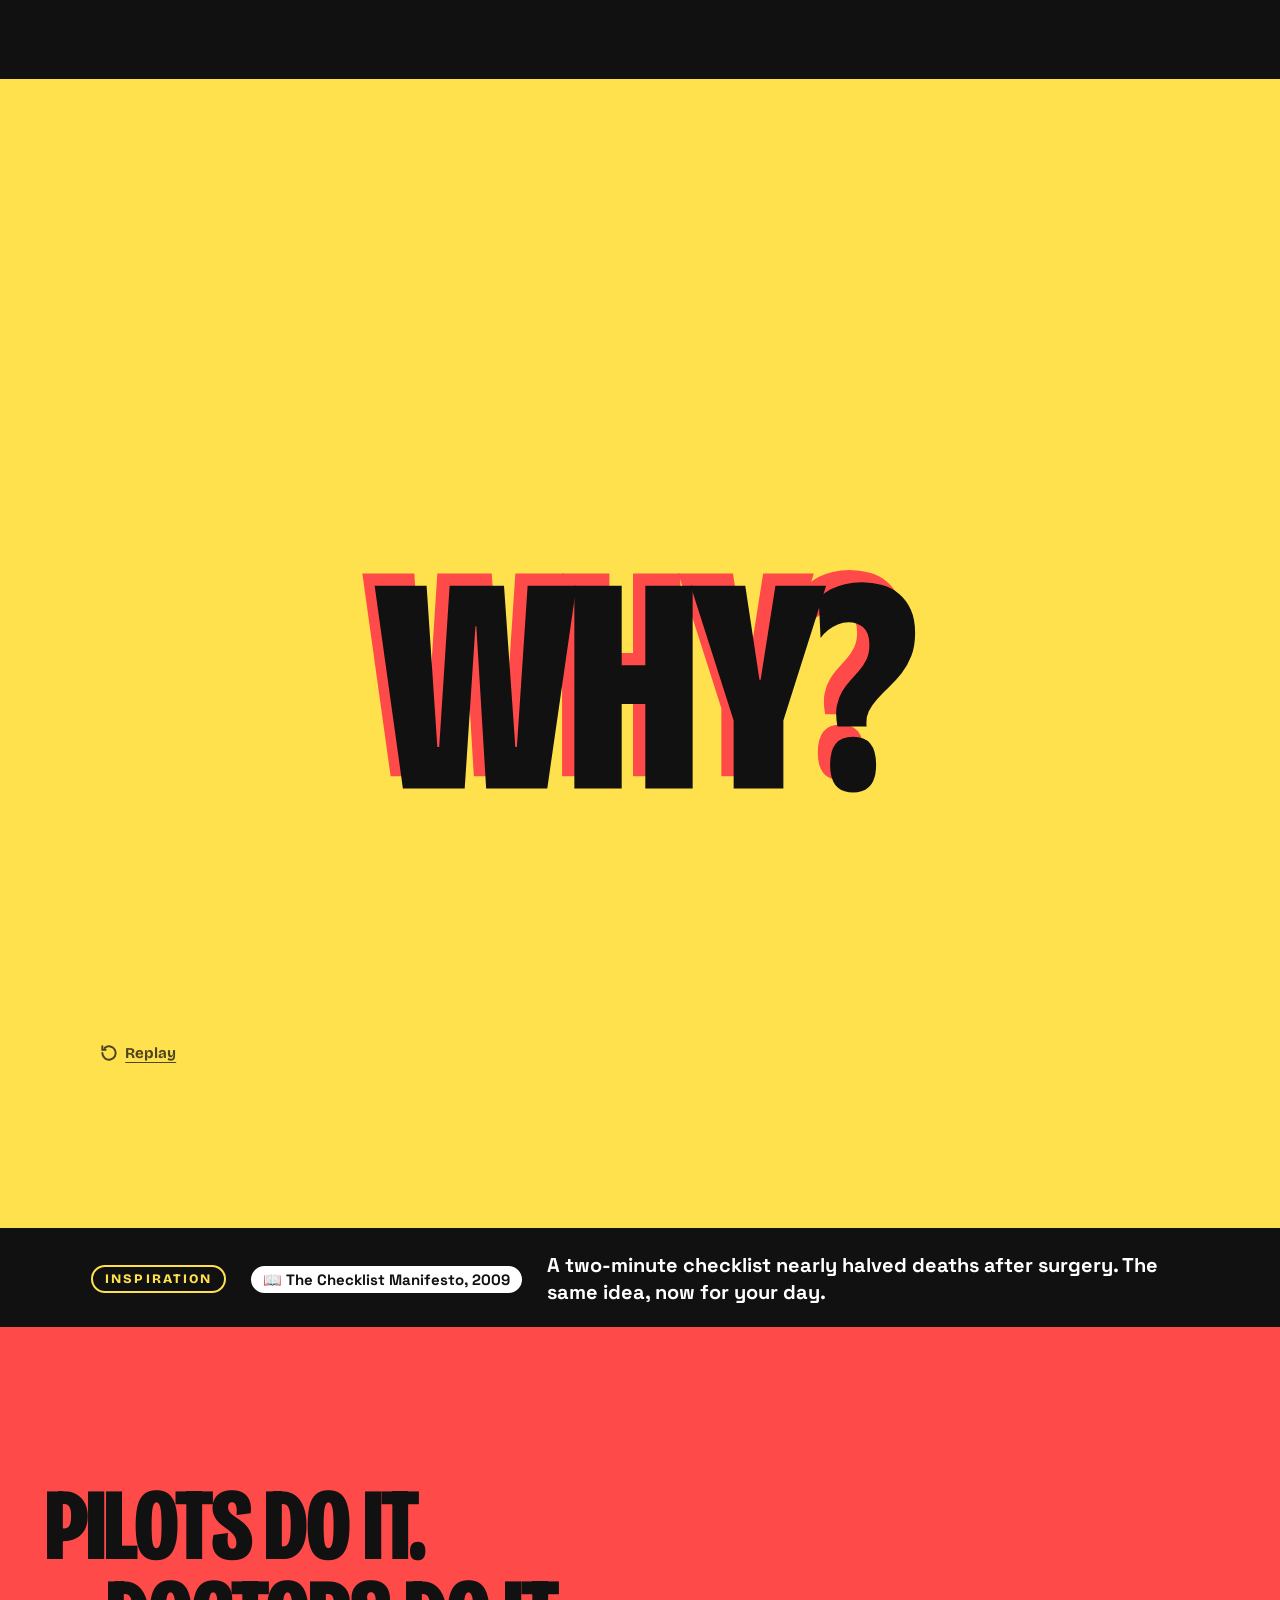
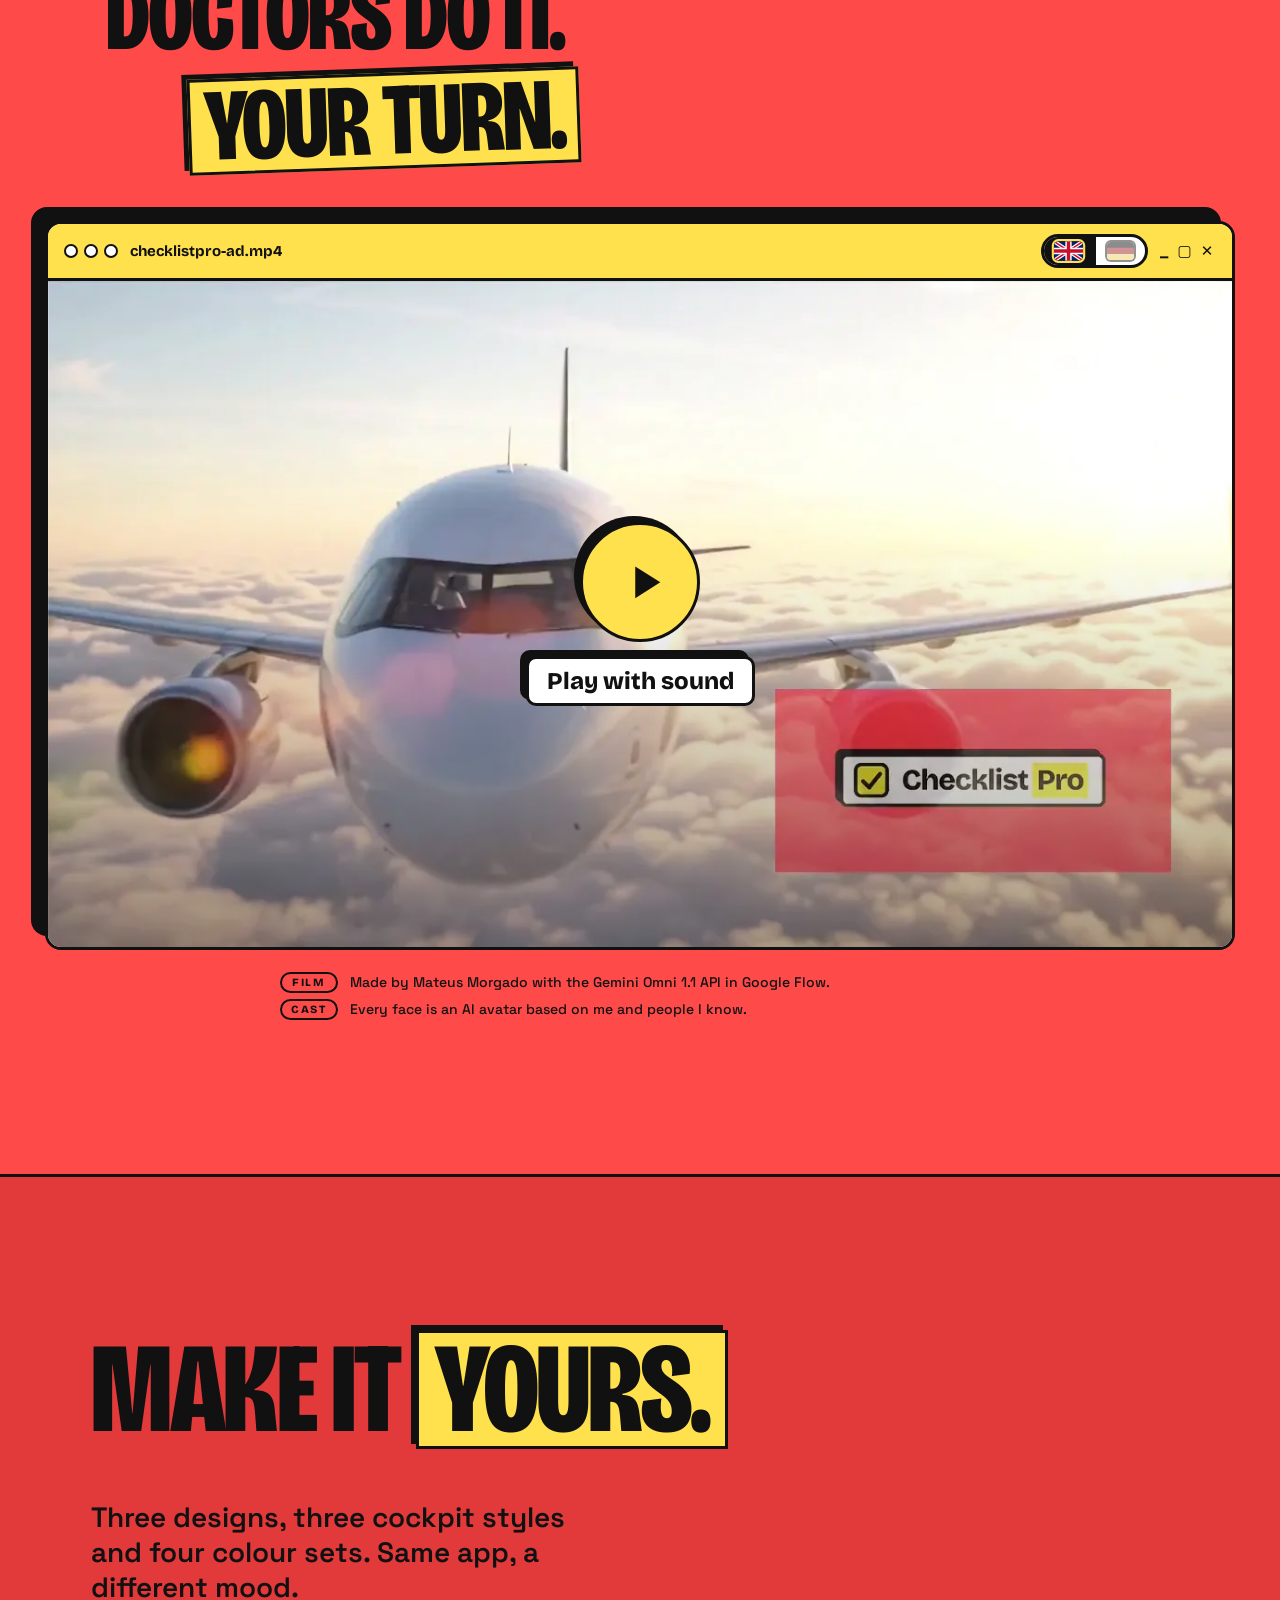
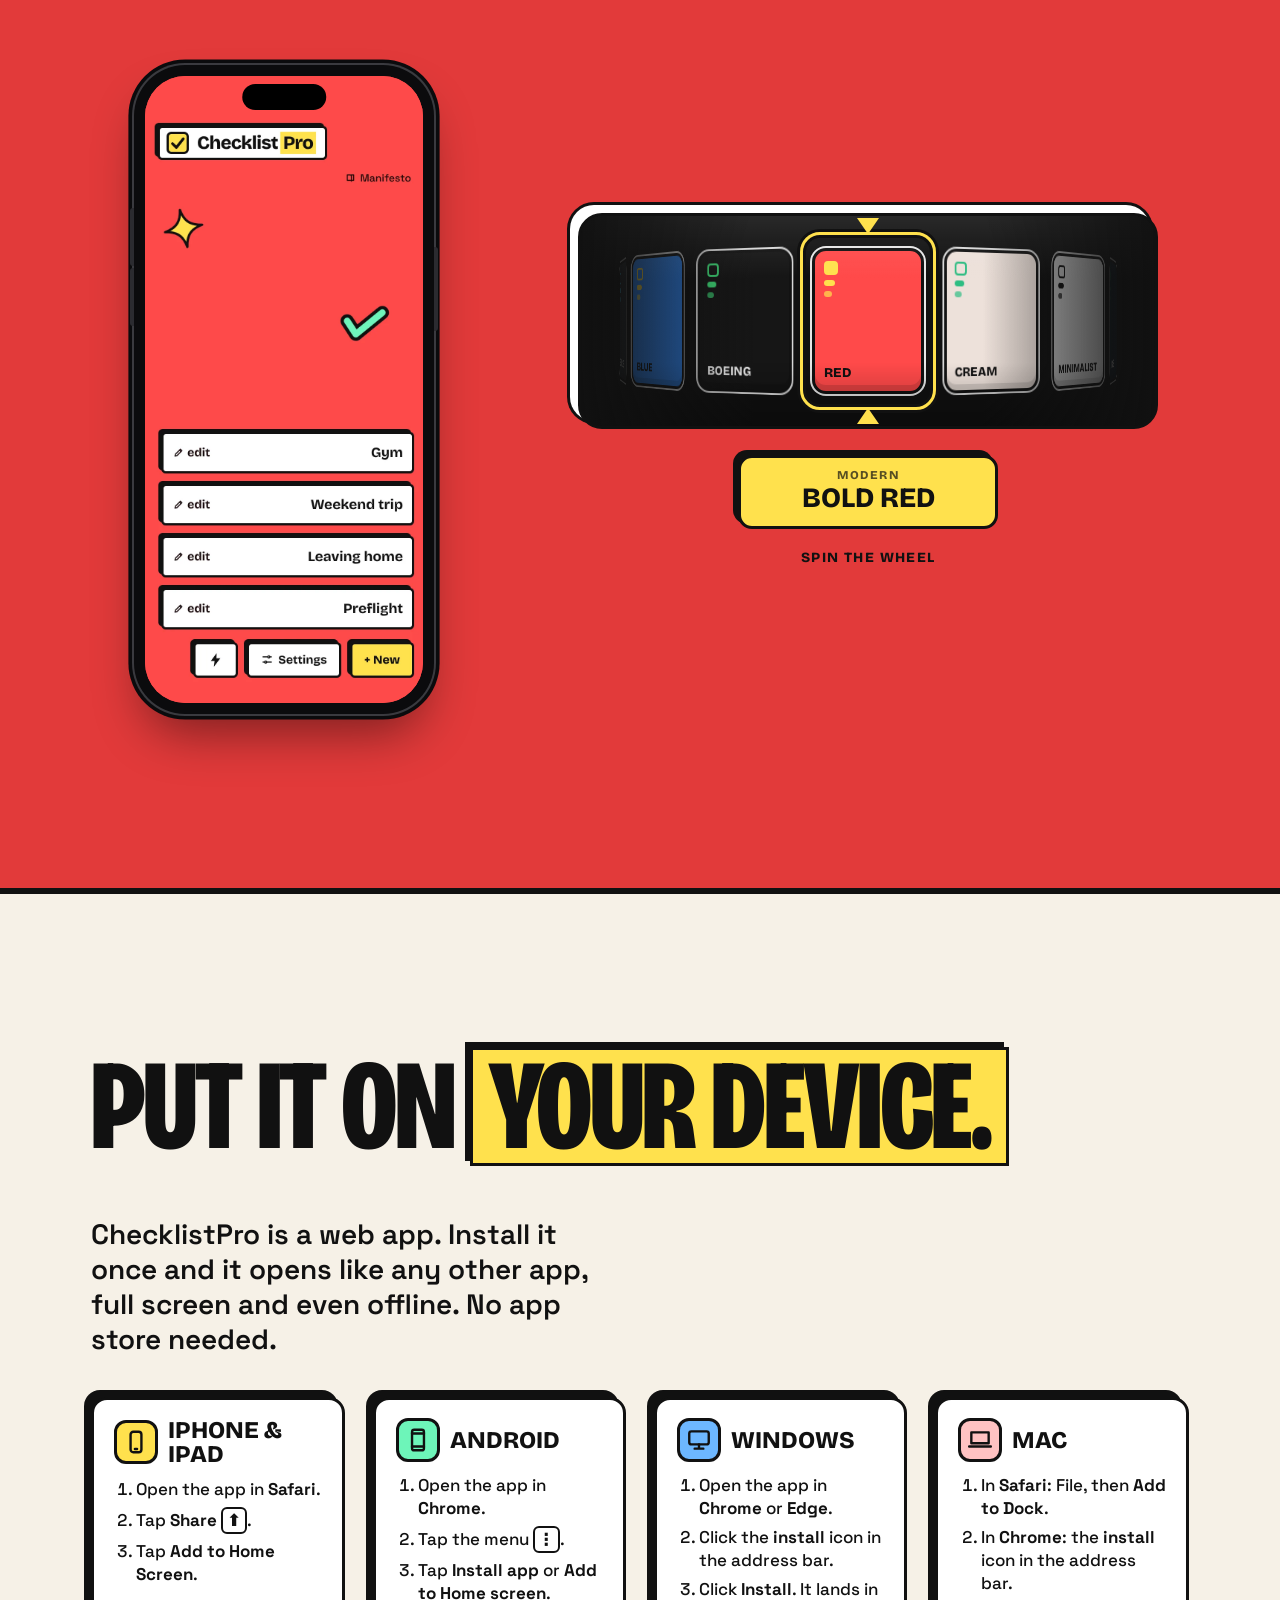
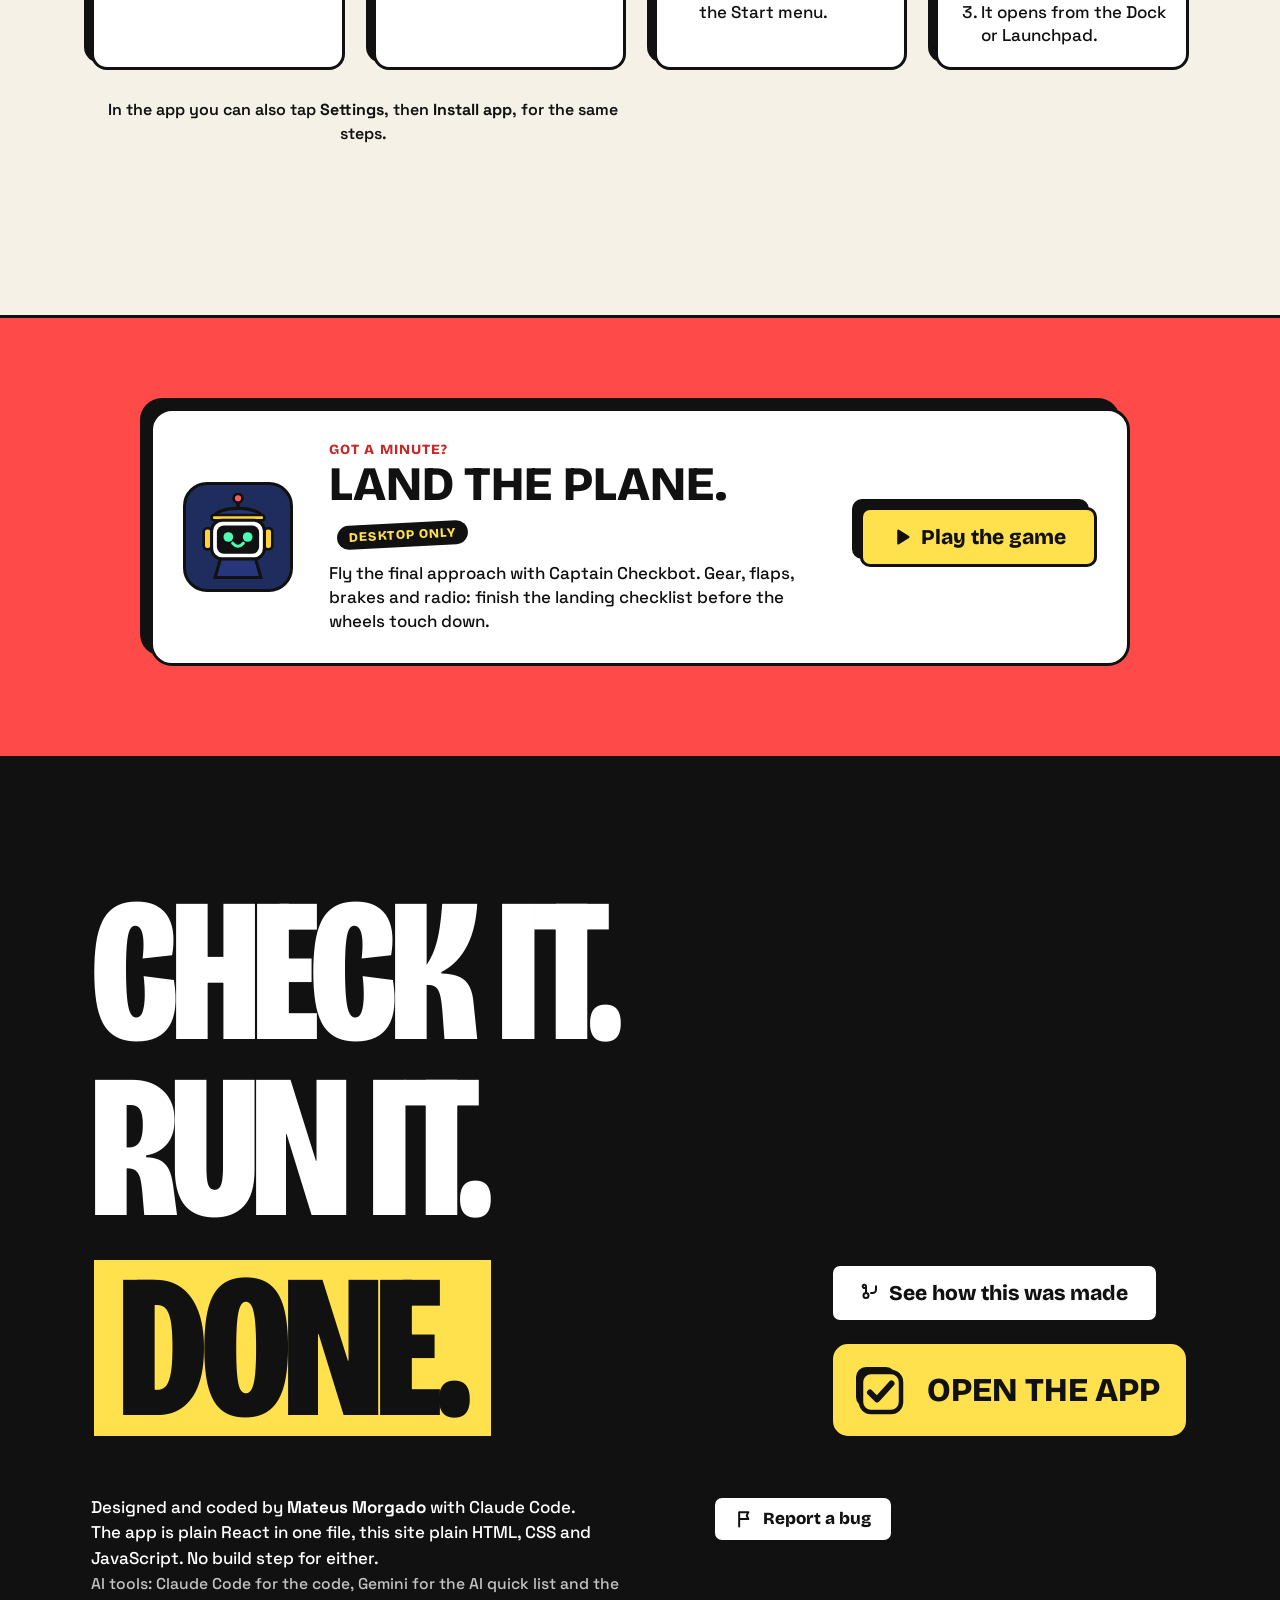
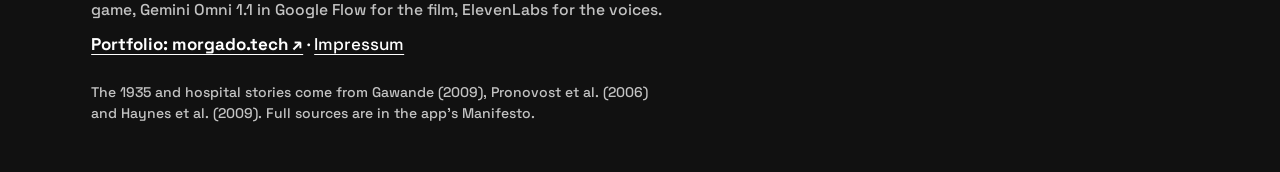
==== commit 37006bb9: "Flip the film headline from 'Your turn.' to 'Checklist your life.' Co-Authored-By: Claude Opus 5.5 <" ====
--- a/index.html
+++ b/index.html
@@ -394,7 +394,7 @@
 <!-- VIDEO -->
 <section class="section" id="video" aria-labelledby="video-title">
   <div class="wrap wide">
-    <h2 id="video-title" class="mega film-mega reveal"><span>Pilots do it.</span> <span>Doctors do it.</span> <span class="hl">Your turn.</span></h2>
+    <h2 id="video-title" class="mega film-mega reveal"><span>Pilots do it.</span> <span>Doctors do it.</span> <span class="hl ft"><span class="ft-a">Your turn.</span><span class="ft-b">Checklist your life.</span></span></h2>
     <div class="win reveal">
       <div class="win-bar"><span class="dots"><i></i><i></i><i></i></span><span class="win-title">checklistpro-ad.mp4</span><span class="vlang" role="group" aria-label="Video language" data-vlang="ad"><button type="button" data-l="en" lang="en" data-no-i18n aria-label="English" title="English" aria-pressed="true"><svg viewBox="0 0 60 40" aria-hidden="true"><path fill="#012169" d="M0 0h60v40H0z"/><path stroke="#fff" stroke-width="8" d="M0 0l60 40M60 0L0 40"/><path stroke="#c8102e" stroke-width="3" d="M0 0l60 40M60 0L0 40"/><path stroke="#fff" stroke-width="13" d="M30 0v40M0 20h60"/><path stroke="#c8102e" stroke-width="7" d="M30 0v40M0 20h60"/></svg></button><button type="button" data-l="de" lang="de" data-no-i18n aria-label="Deutsch" title="Deutsch" aria-pressed="false"><svg viewBox="0 0 60 40" aria-hidden="true"><path d="M0 0h60v14H0z"/><path fill="#dd0000" d="M0 13h60v14H0z"/><path fill="#ffce00" d="M0 27h60v13H0z"/></svg></button></span><span class="win-btns" aria-hidden="true">_ ▢ ✕</span></div>
       <div class="video-box" id="video-box">
--- a/css/site.css
+++ b/css/site.css
@@ -987,9 +987,19 @@
 
 /* film credits under the video */
 .film-mega { font-size: clamp(44px, 8vw, 128px); }
-.film-mega span { display: block; width: fit-content; }
-.film-mega span:nth-child(2) { margin-left: .6em; }
+.film-mega > span { display: block; width: fit-content; }
+.film-mega > span:nth-child(2) { margin-left: .6em; }
 .film-mega .hl { margin: .12em 0 0 1.4em; transform: rotate(-2deg); }
+.film-mega .ft { transition: transform .2s cubic-bezier(.5, 0, .9, .4); }
+.film-mega .ft-b { display: none; }
+.film-mega.flipped .ft-a { display: none; }
+.film-mega.flipped .ft-b { display: inline; }
+@media (max-width: 600px) { .film-mega .ft-b { font-size: .74em; white-space: nowrap; } }
+.film-mega.flipping .ft { transform: rotate(-2deg) scaleY(0); }
+.film-mega.flipped .ft { animation: ft-pop .55s cubic-bezier(.3, 1.8, .5, 1); }
+@keyframes ft-pop { 0% { transform: rotate(-2deg) scaleY(0); } 60% { transform: rotate(-4deg) scale(1.08, 1.12); } 100% { transform: rotate(-2deg); } }
+@media (max-width: 600px) { .film-mega.flipped .ft { margin-left: .3em; } }
+@media (prefers-reduced-motion: reduce) { .film-mega .ft-a { display: none; } .film-mega .ft-b { display: inline; } .film-mega .ft { animation: none !important; transition: none; } }
 .credits { max-width: 720px; margin: 22px auto 0; display: grid; gap: 6px; font: 500 14px/1.45 var(--body); }
 .credits { grid-template-columns: max-content 1fr; column-gap: 12px; }
 .credits p { display: contents; }
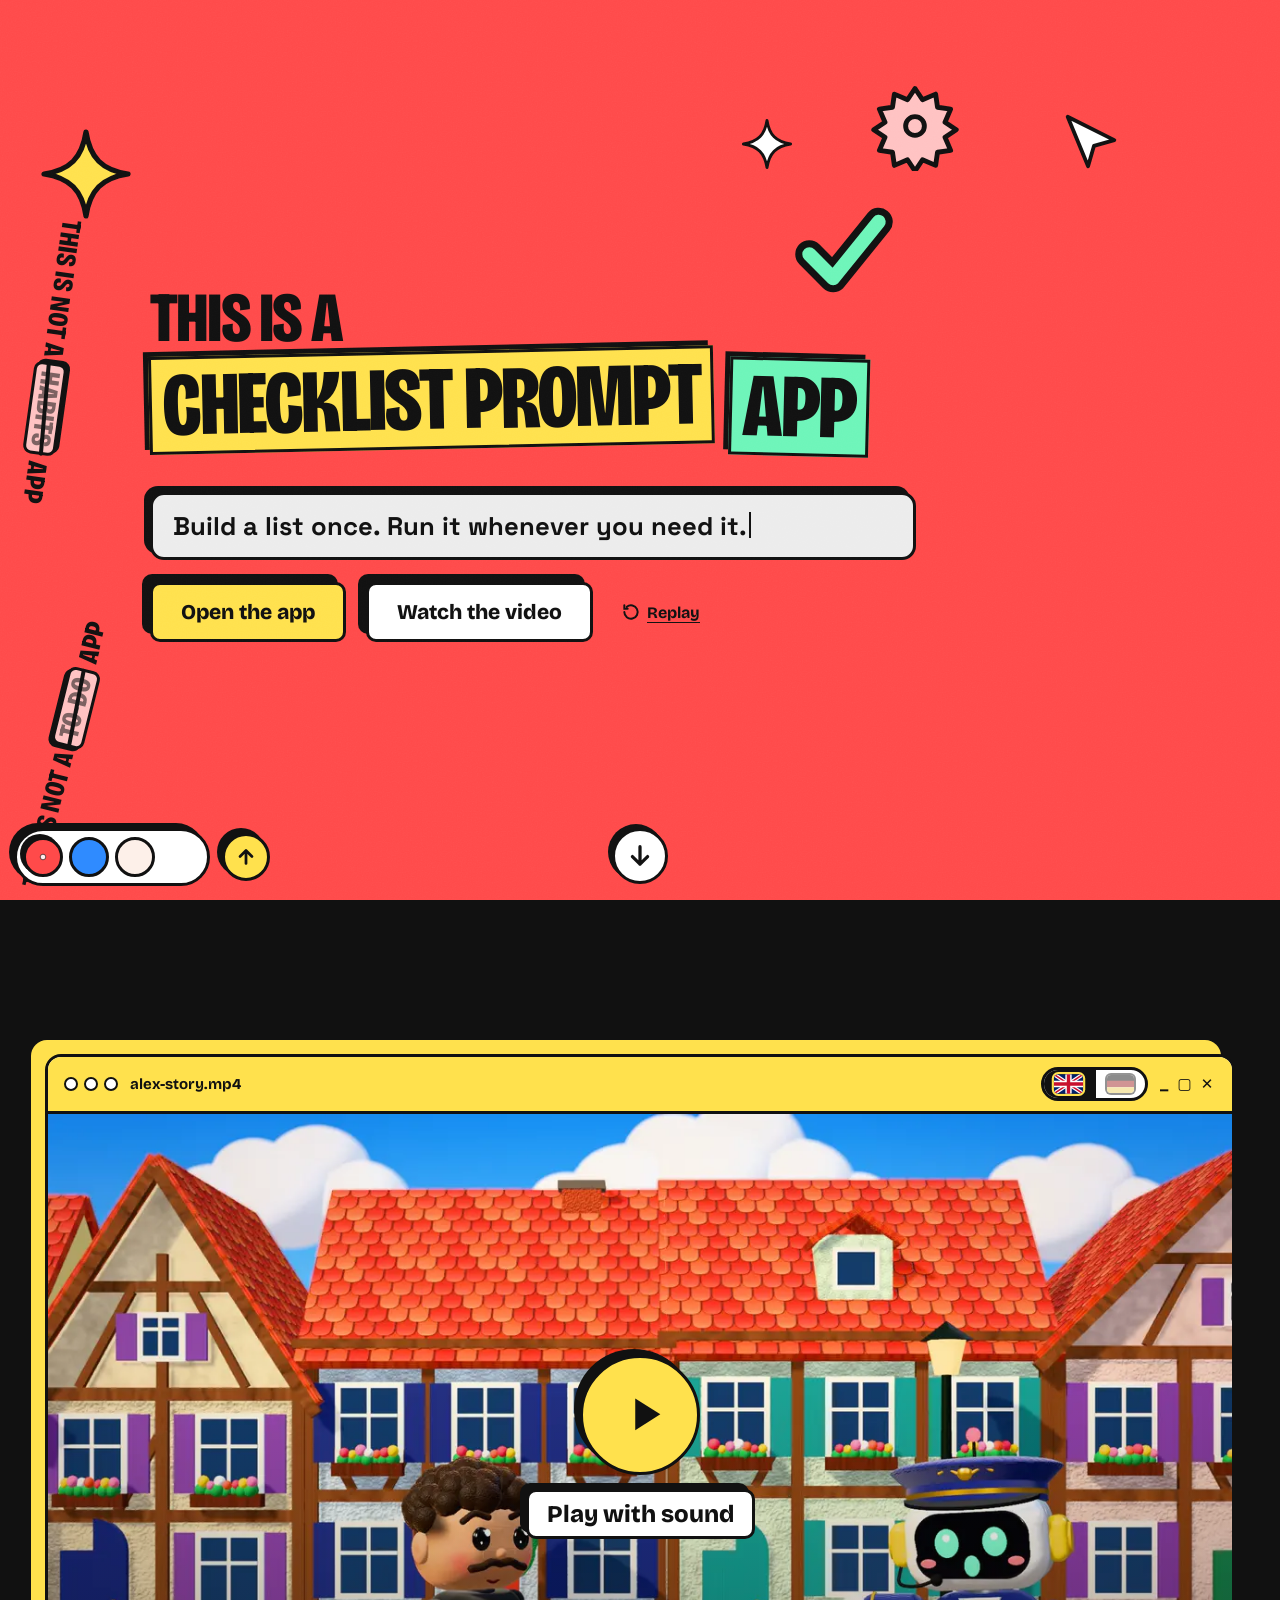
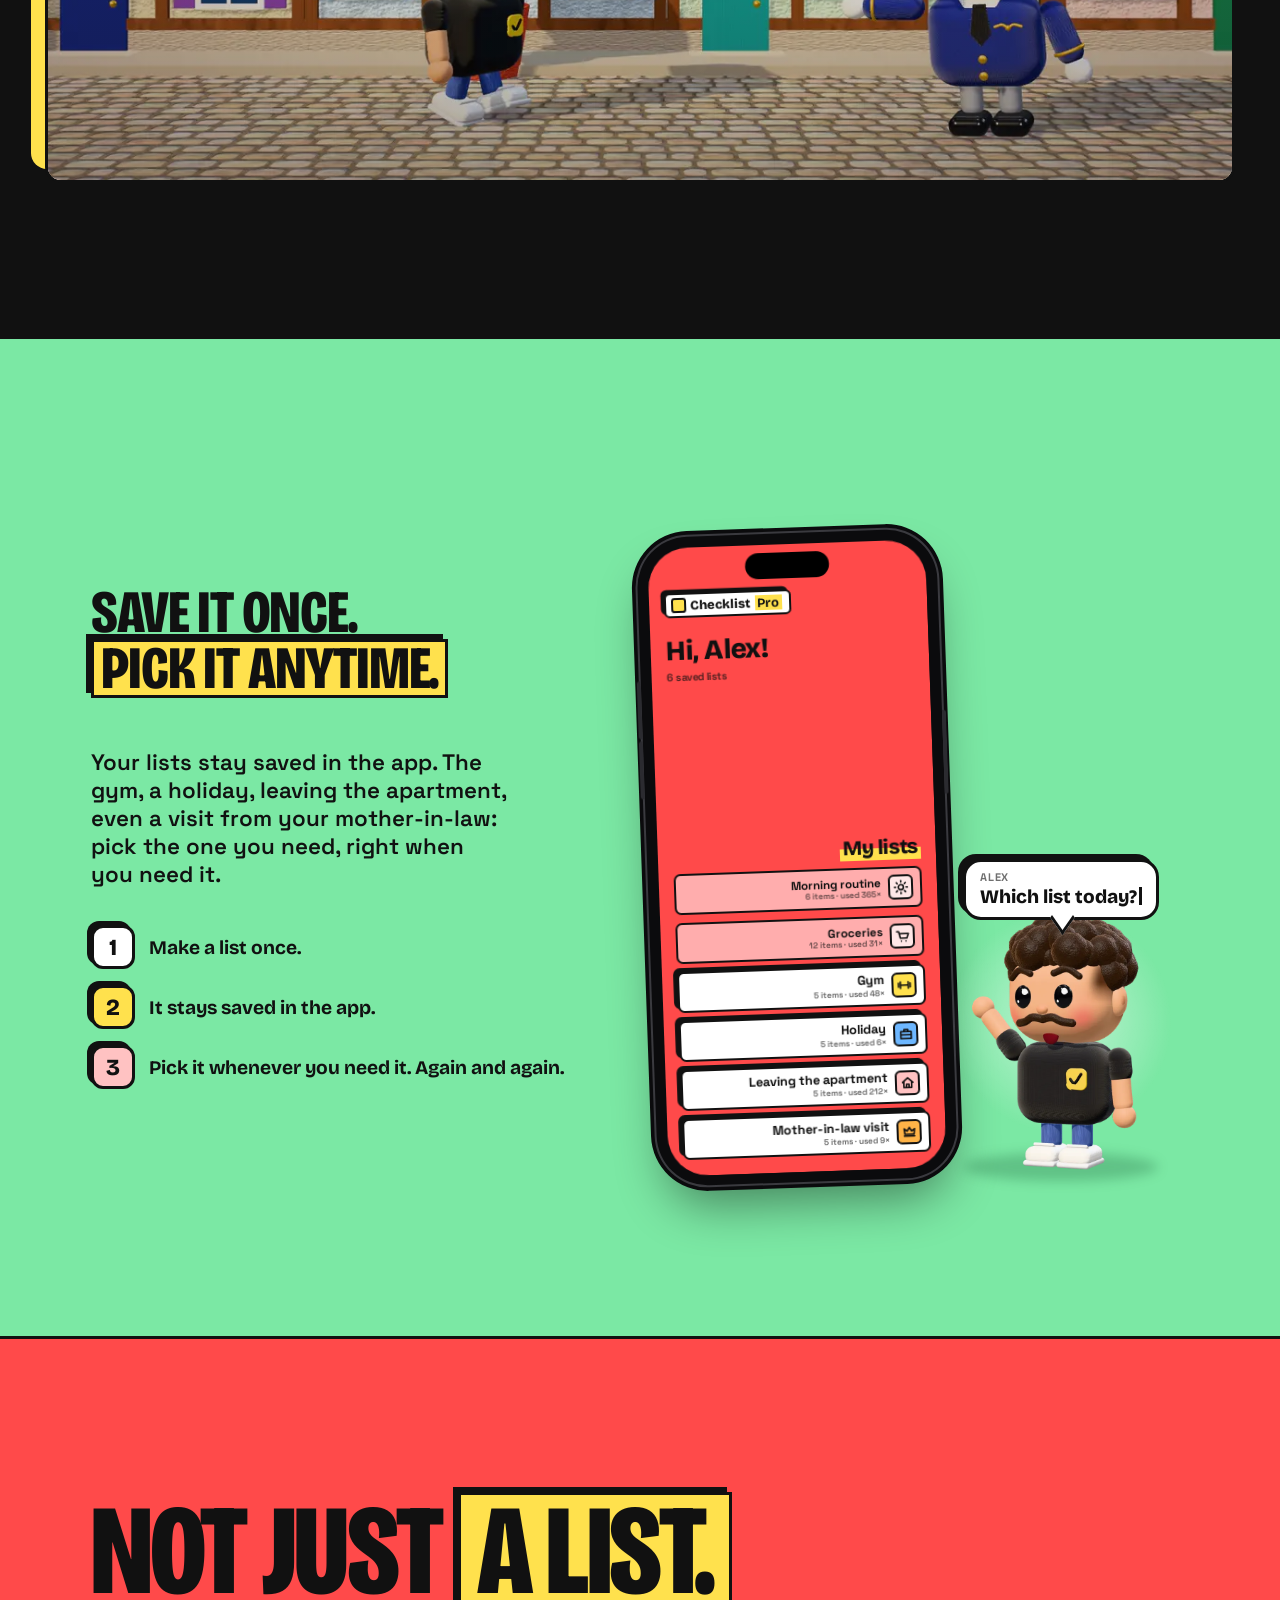
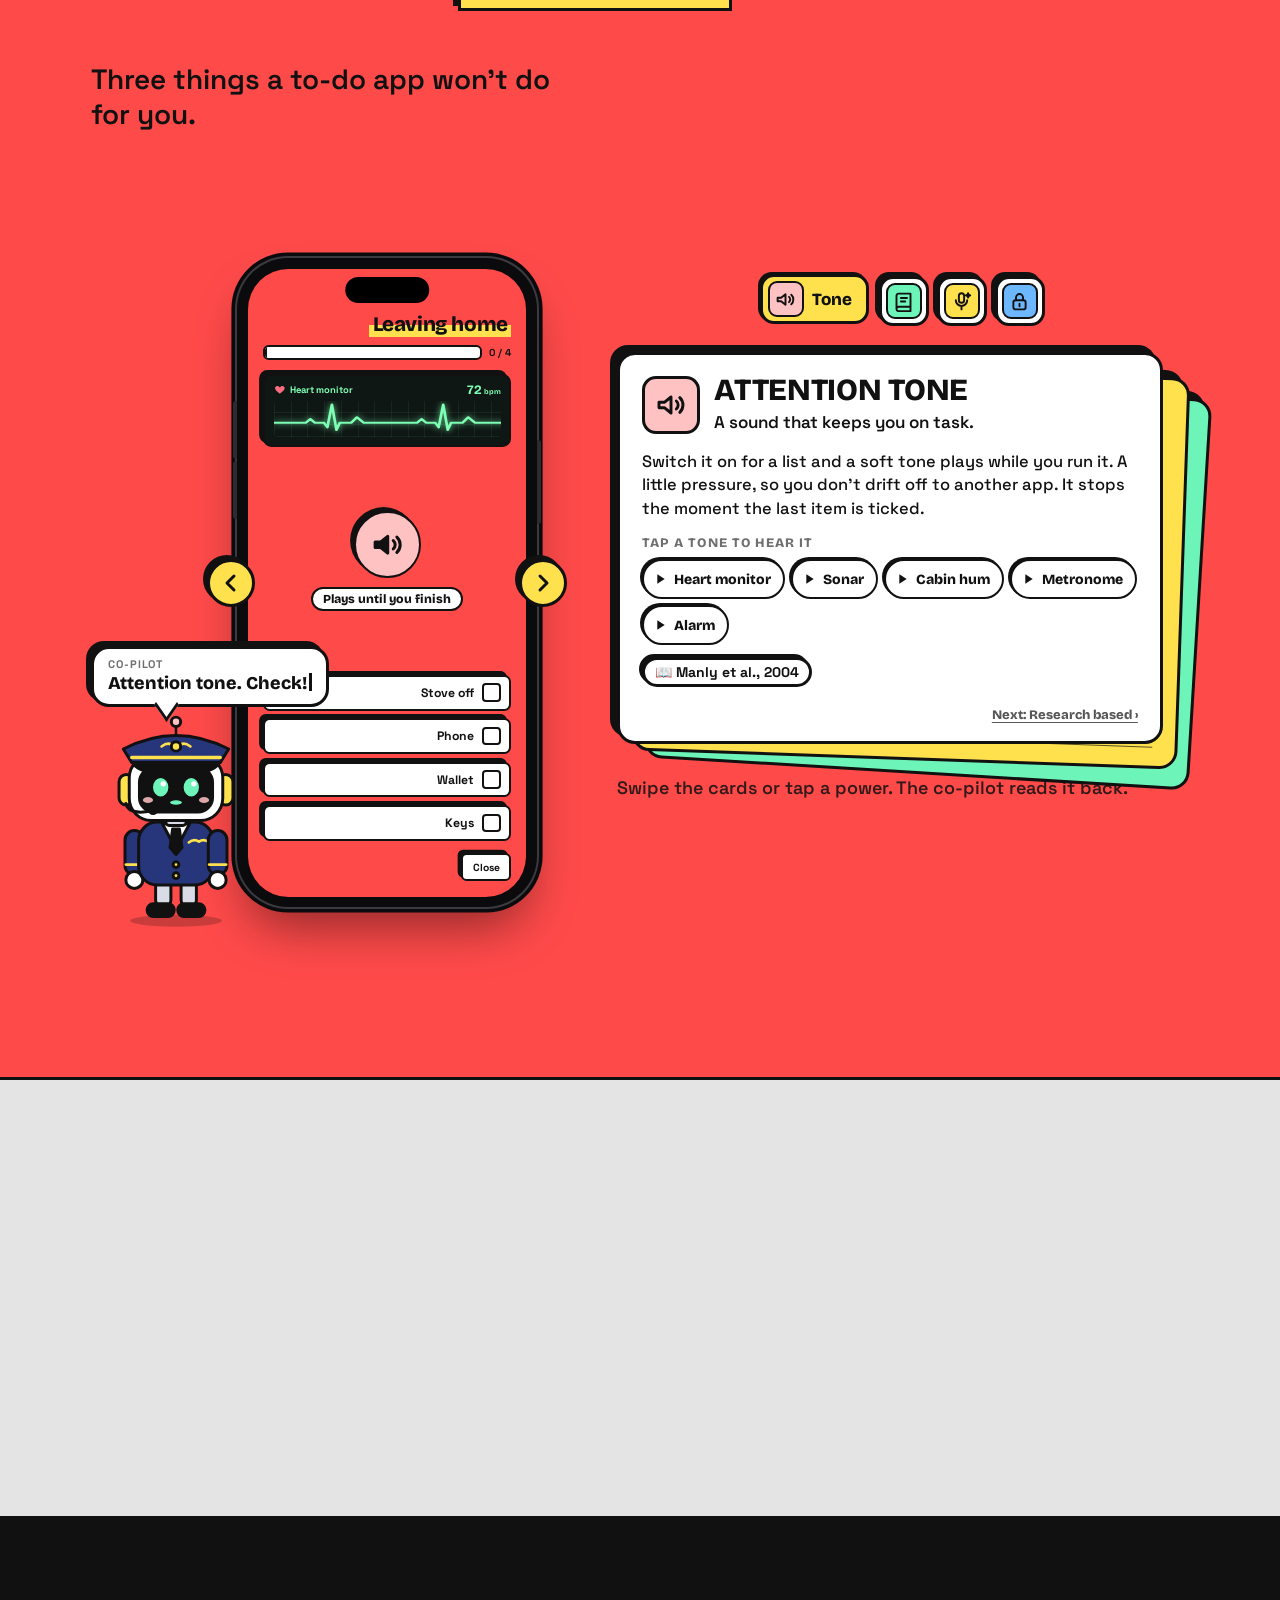
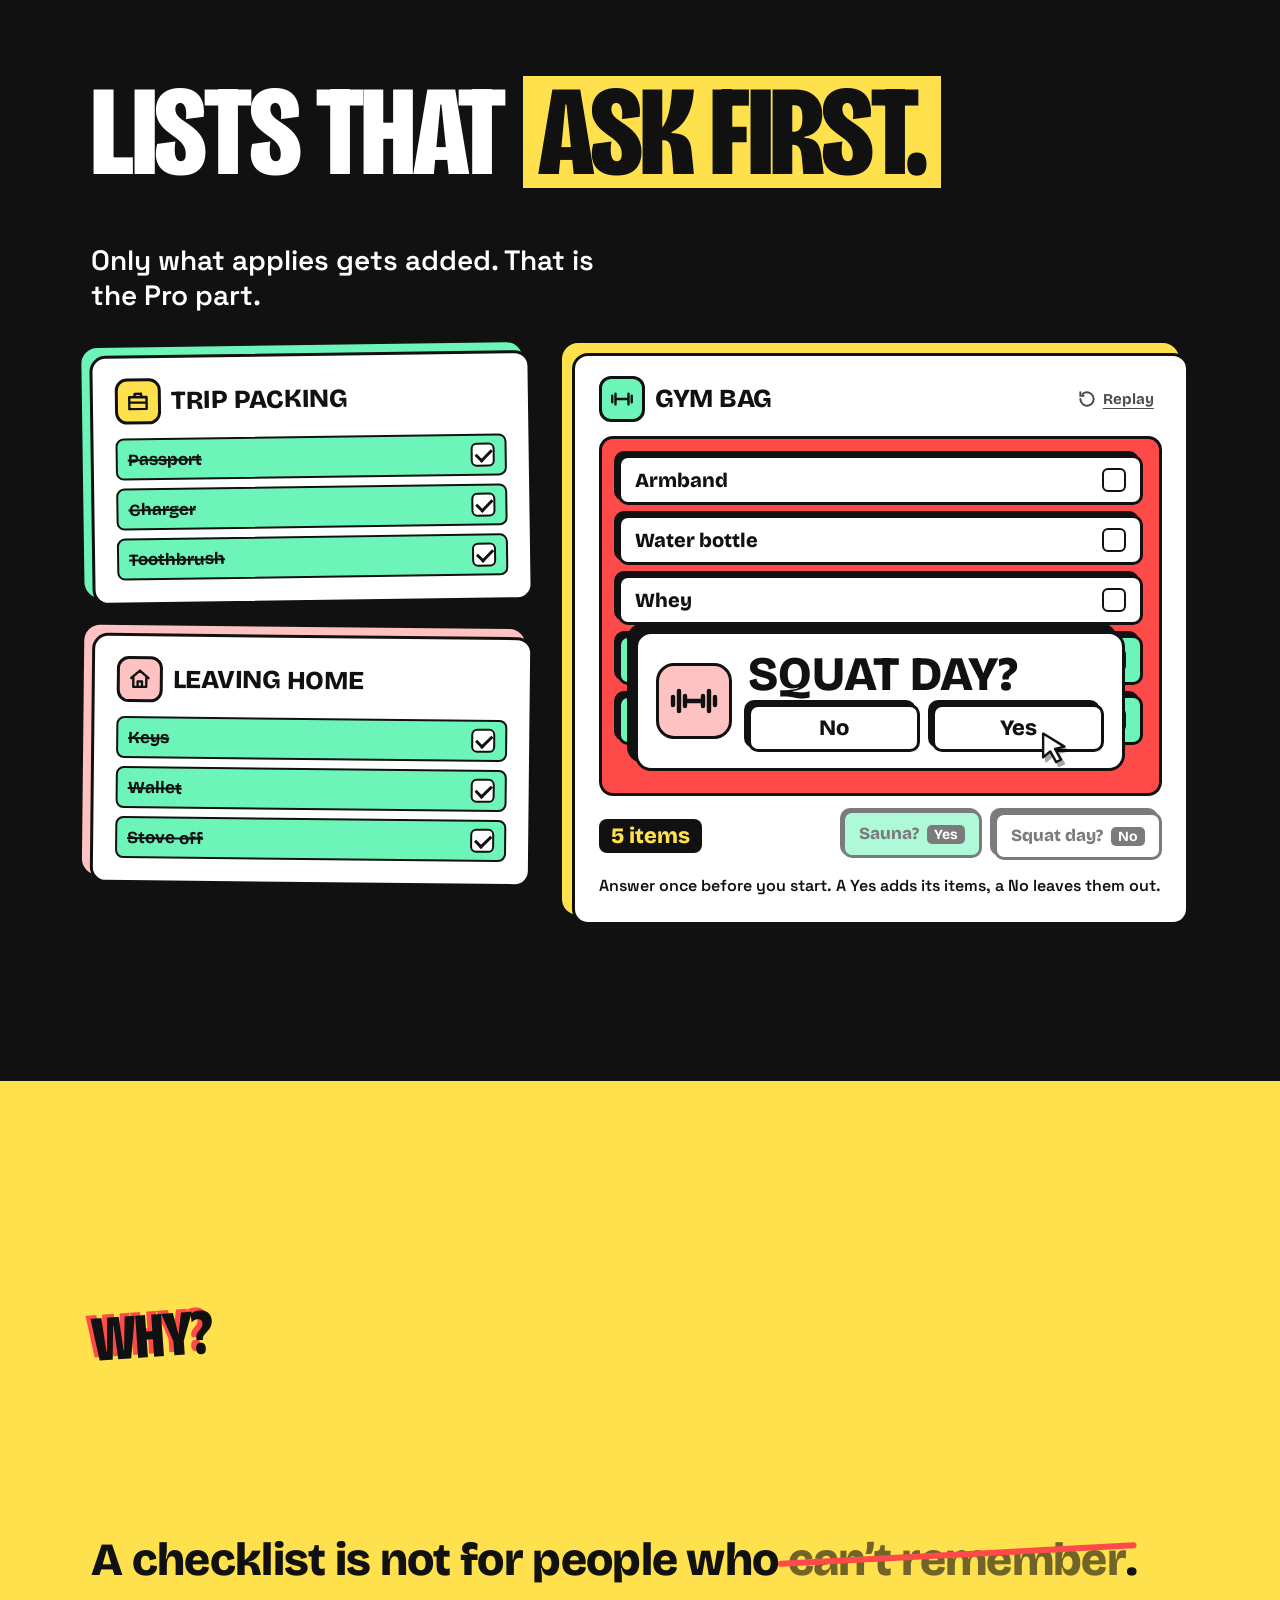
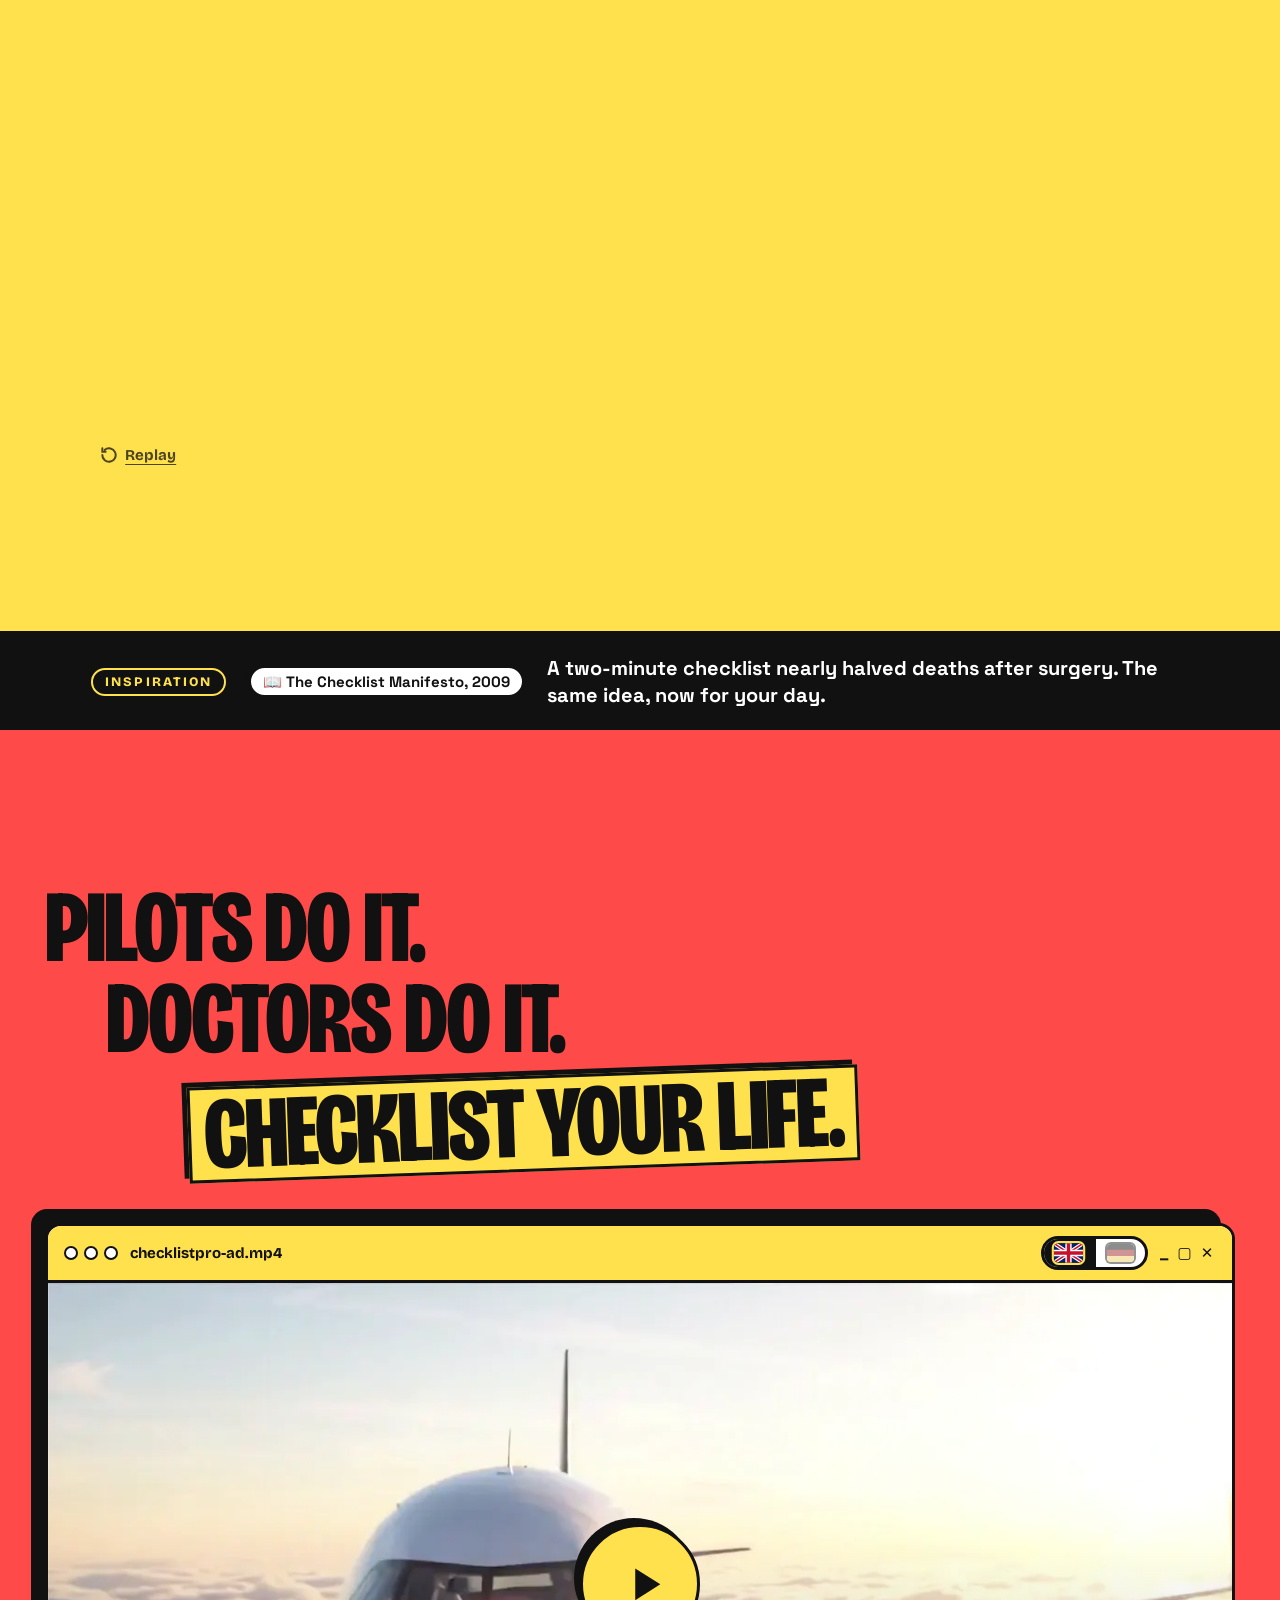
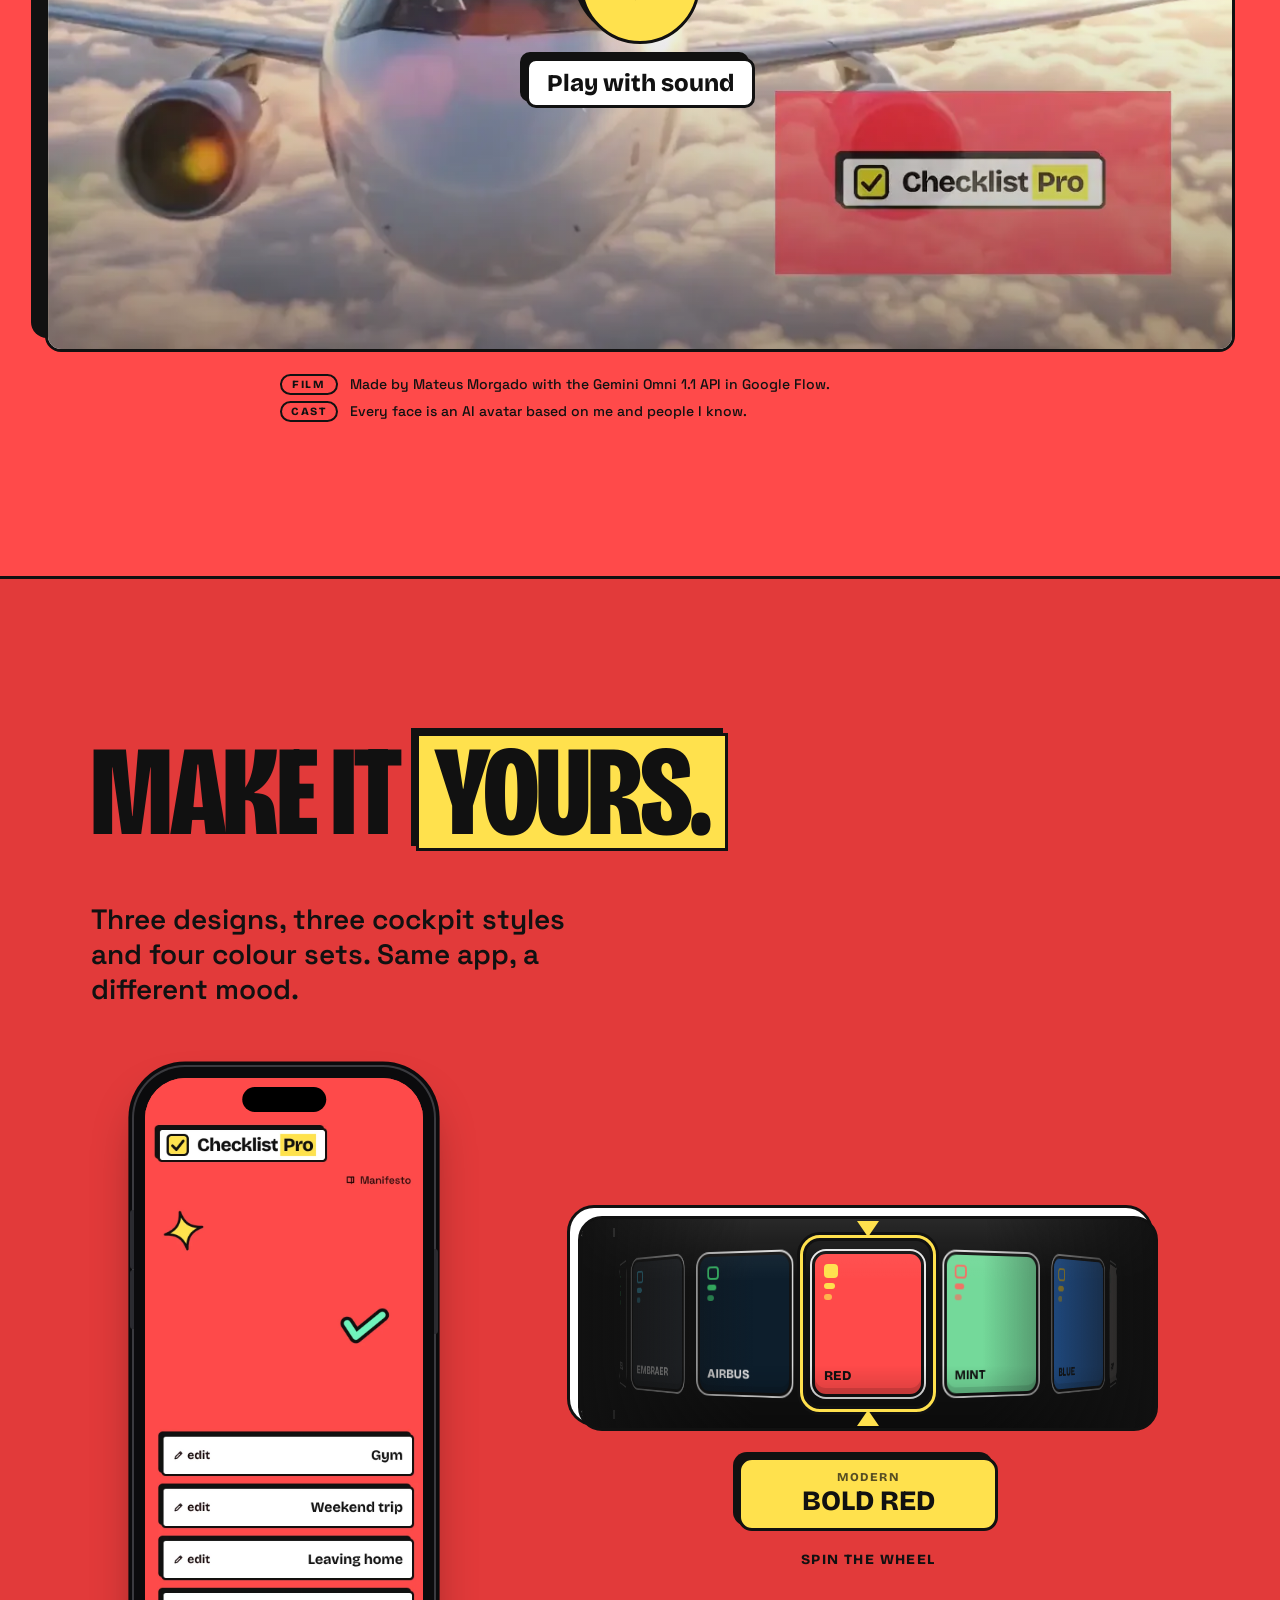
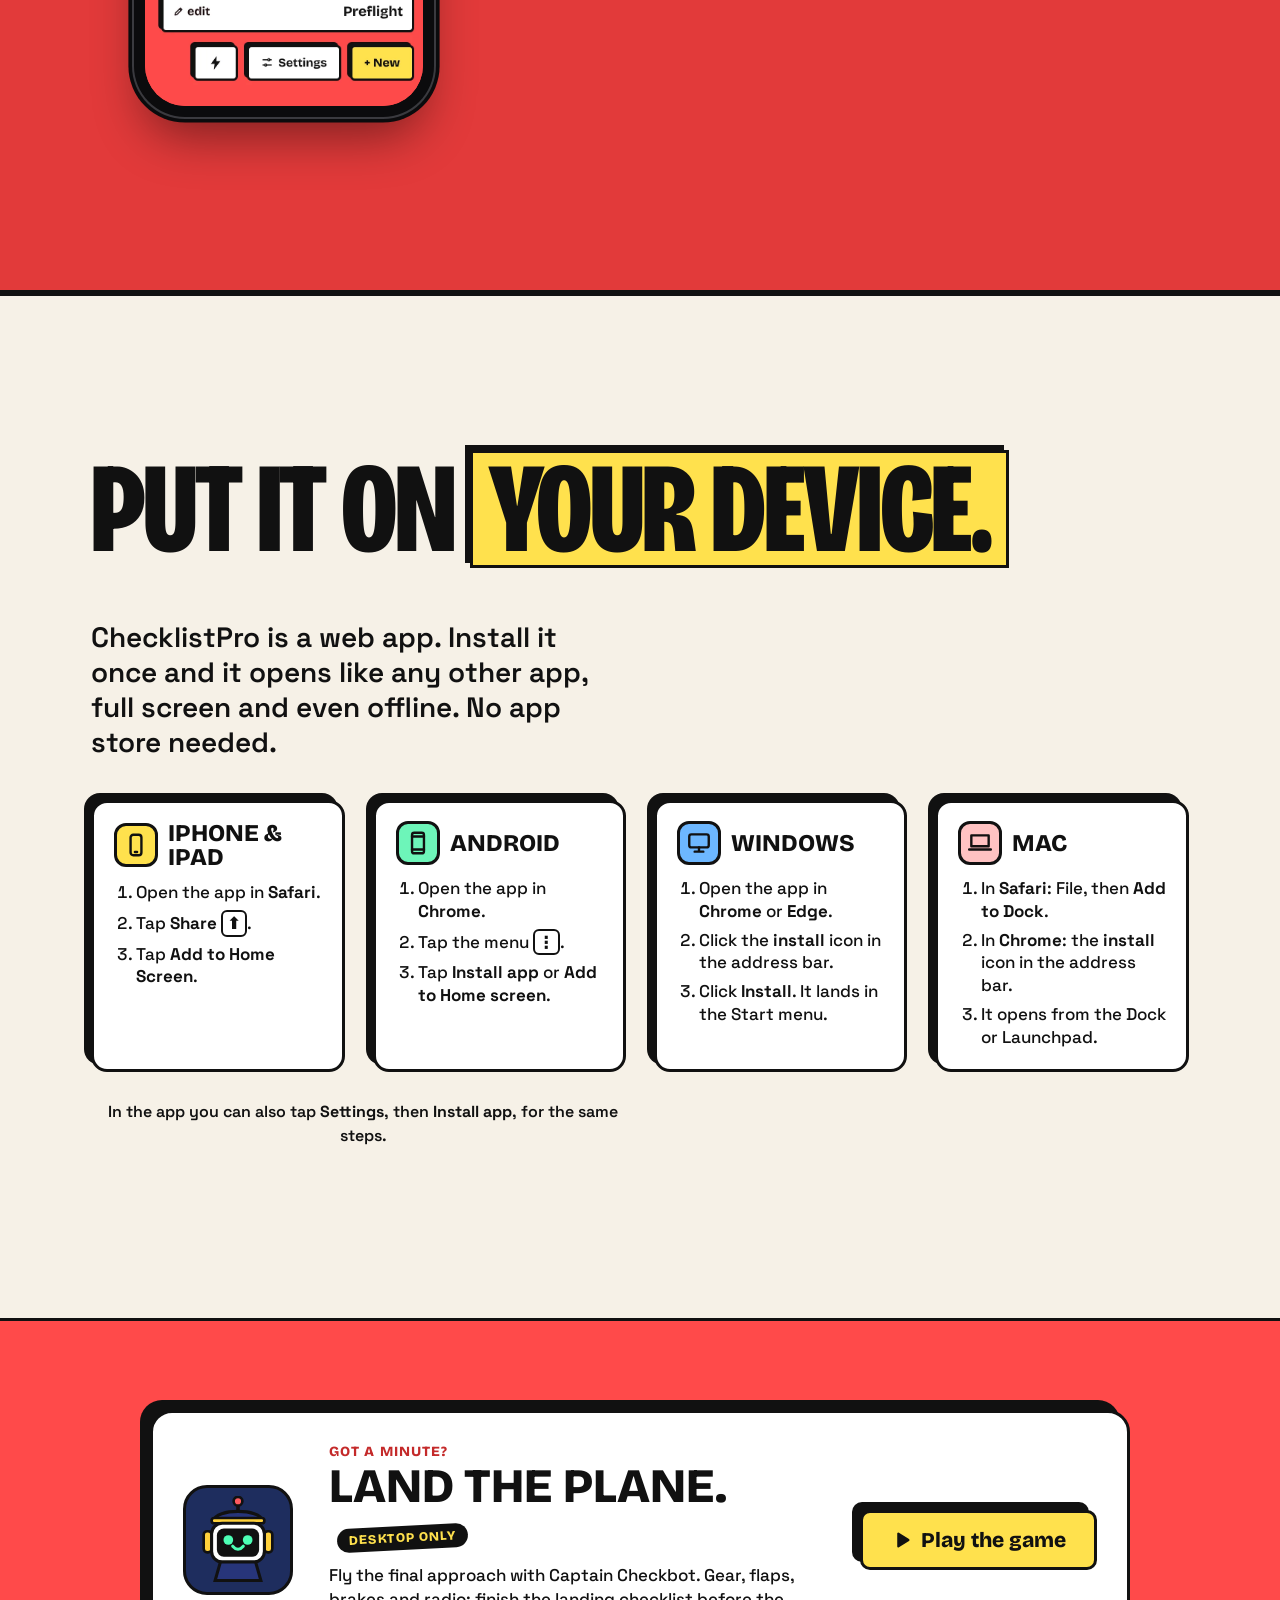
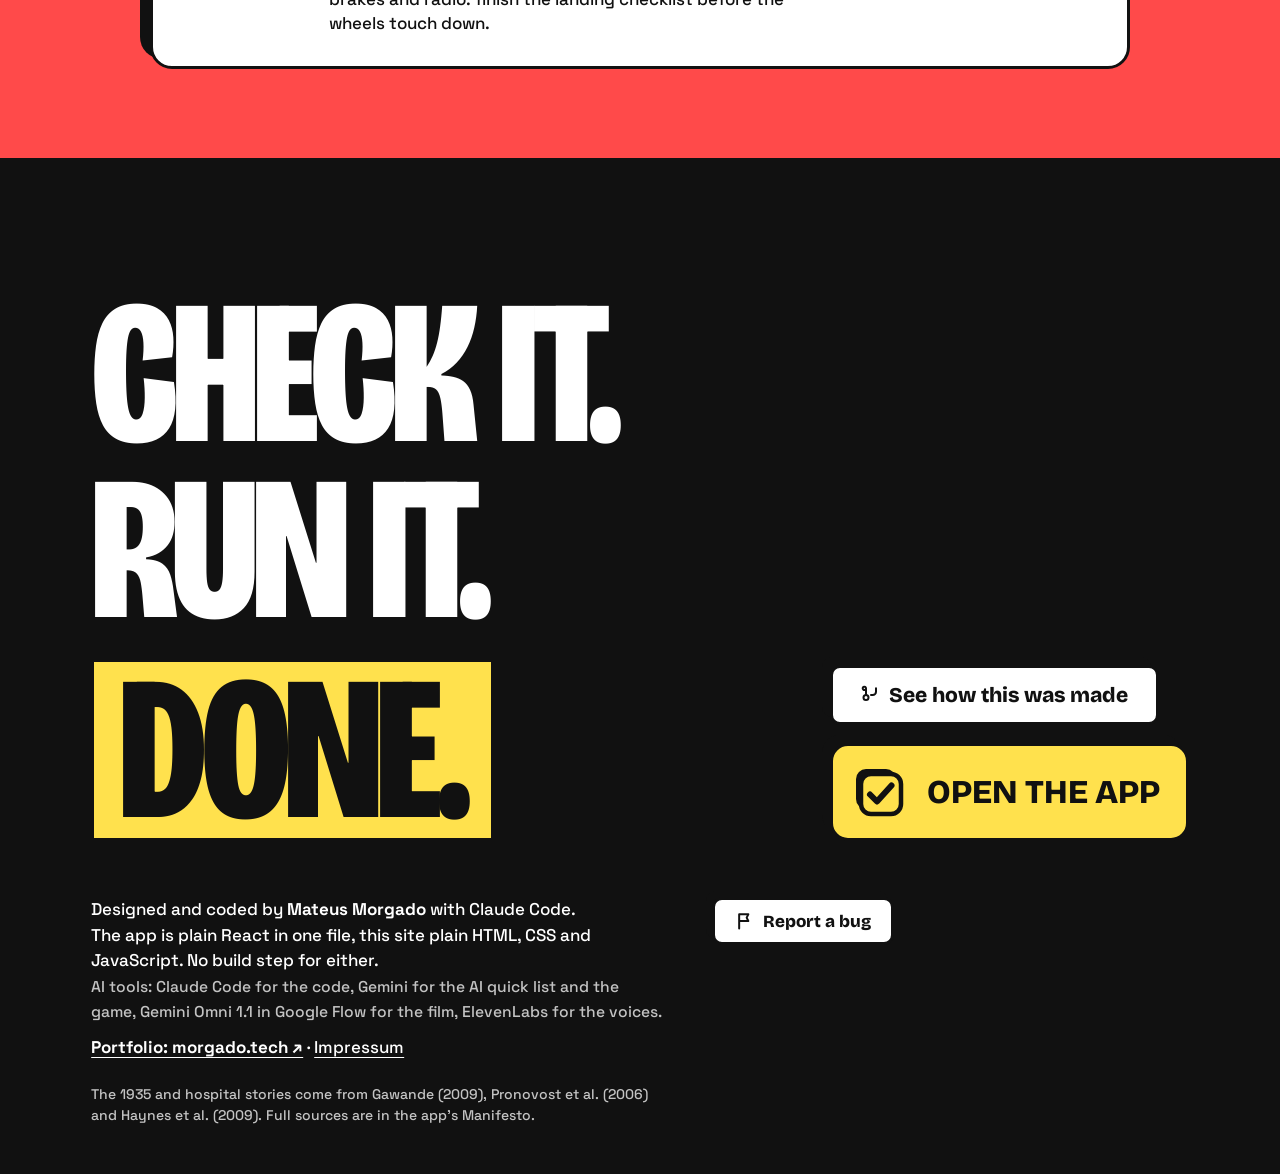
==== commit ece763ce: "Merge pull request #24 from mateusmorgado/claude/film-intro-line Add "Pilots do it. Doctors do it." " ====
--- a/index.html
+++ b/index.html
@@ -9,7 +9,7 @@
 <script>
 /* Colour set and language are applied before the first paint, so there is no flash. ?palette=blue and ?lang=de also work. */
 (function () {
-  var P = ['red', 'blue', 'mint', 'cream'], L = ['en', 'de'], q = {}, d = document.documentElement;
+  var P = ['red', 'blue', 'cream'], L = ['en', 'de'], q = {}, d = document.documentElement;
   try { var u = new URLSearchParams(location.search); q.palette = u.get('palette'); q.lang = u.get('lang'); } catch (e) {}
   var pal = q.palette, lang = q.lang;
   try { pal = pal || localStorage.getItem('cp-palette'); lang = lang || localStorage.getItem('cp-lang'); } catch (e) {}
@@ -49,7 +49,6 @@
   <div class="sw-set" id="sw-set" role="group" aria-label="Colours">
     <button type="button" data-p="red" style="--sw:#ff4a4a" aria-label="Bold red" title="Bold red" aria-pressed="true"></button>
     <button type="button" data-p="blue" style="--sw:#2f8bff" aria-label="Electric blue" title="Electric blue" aria-pressed="false"></button>
-    <button type="button" data-p="mint" style="--sw:#7be8a4" aria-label="Mint and coral" title="Mint and coral" aria-pressed="false"></button>
     <button type="button" data-p="cream" style="--sw:#fdf0e9" aria-label="Cream and mint" title="Cream and mint" aria-pressed="false"></button>
   </div>
   <button type="button" class="to-top" id="to-top" aria-label="Back to the top" title="Back to the top"><svg viewBox="0 0 24 24" aria-hidden="true"><path d="M12 19V5M5.5 11.5L12 5l6.5 6.5"/></svg></button>
@@ -131,6 +130,59 @@
           <span class="play"><svg viewBox="0 0 24 24" aria-hidden="true"><path d="M8 5v14l11-7z"/></svg></span><b>Play with sound</b>
         </button>
       </div>
+    </div>
+  </div>
+</section>
+
+<!-- SAVED LISTS: the core idea. Make a list once, it stays saved, pick it whenever you need it. Alex dresses for each one. -->
+<section class="section lists" id="lists" aria-labelledby="lists-title">
+  <div class="wrap">
+    <div class="ls-grid">
+    <div class="ls-copy">
+      <h2 id="lists-title" class="mega reveal"><span>Save it once.</span> <span class="hl">Pick it anytime.</span></h2>
+      <p class="lead reveal">Your lists stay saved in the app. The gym, a holiday, leaving the apartment, even a visit from your mother-in-law: pick the one you need, right when you need it.</p>
+      <ol class="ls-steps reveal">
+        <li><b>1</b><span>Make a list once.</span></li>
+        <li><b>2</b><span>It stays saved in the app.</span></li>
+        <li><b>3</b><span>Pick it whenever you need it. Again and again.</span></li>
+      </ol>
+    </div>
+    <div class="ls-stage" id="ls-stage">
+      <div class="ls-phone-wrap reveal">
+        <div class="phone" id="ls-phone" style="--pw:min(300px, 60vw)">
+          <div class="screen pw-screen ls-screen" id="ls-screen" data-no-i18n data-view="home">
+            <div class="ls-p ls-home">
+              <span class="ai-logo"><i></i>Checklist<b>Pro</b></span>
+              <p class="ls-hi" id="ls-hi"></p>
+              <p class="ls-h" id="ls-h">My lists</p>
+              <ul class="ls-more" id="ls-more" aria-hidden="true"></ul>
+              <ul class="ls-rows" id="ls-rows"></ul>
+            </div>
+            <div class="ls-p ls-run" aria-live="polite">
+              <h4 class="a-title"><span id="ls-title"></span></h4>
+              <div class="a-prog-row"><span class="a-prog"><i class="a-bar" id="ls-bar"></i></span><b class="a-count" id="ls-count"></b></div>
+              <p class="ls-saved" id="ls-saved"></p>
+              <span class="ls-big" id="ls-big"></span>
+              <ul class="a-items" id="ls-items"></ul>
+              <div class="a-btns"><button type="button" class="a-btn" id="ls-back"></button></div>
+            </div>
+            <i class="pw-tap" id="ls-tap"></i>
+          </div>
+        </div>
+      </div>
+      <div class="ls-alex reveal" aria-hidden="true">
+        <div class="ls-bubble" id="ls-bubble" data-no-i18n><small>Alex</small><span id="ls-say"></span><i class="caret"></i></div>
+        <div class="ls-fig" id="ls-fig">
+          <i class="ls-puff" id="ls-puff"></i>
+          <img src="img/lists/alex-idle.webp" data-k="idle" class="on" alt="" width="720" height="880" loading="lazy" decoding="async">
+          <img src="img/lists/alex-gym.webp" data-k="gym" alt="" width="720" height="880" loading="lazy" decoding="async">
+          <img src="img/lists/alex-holiday.webp" data-k="holiday" alt="" width="720" height="880" loading="lazy" decoding="async">
+          <img src="img/lists/alex-leave.webp" data-k="leave" alt="" width="720" height="880" loading="lazy" decoding="async">
+          <img src="img/lists/alex-mil.webp" data-k="mil" alt="" width="720" height="880" loading="lazy" decoding="async">
+          <img src="img/lists/alex-mil-ok.webp" data-k="mil-ok" alt="" width="720" height="880" loading="lazy" decoding="async">
+        </div>
+      </div>
+    </div>
     </div>
   </div>
 </section>
@@ -605,5 +657,6 @@
 <script src="js/i18n-data.js"></script>
 <script src="js/i18n.js"></script>
 <script src="js/site.js"></script>
+<script src="js/lists.js"></script>
 </body>
 </html>
--- a/css/site.css
+++ b/css/site.css
@@ -1,6 +1,7 @@
 /* ChecklistPro site: the app's Modern design (Bold red), turned up. */
 :root {
   --red: #ff4a4a; --red-d: #e23a3a; --ink: #111; --white: #fff; --yellow: #ffe14d; --mint: #6df5b9; --pink: #ffc2c2; --orange: #ffb347; --blue: #6db7ff;
+  --leaf: #7be8a4; /* reserved for sections (the saved lists), no longer a colour set */
   --b: 3px; --sh: -6px -6px 0 0 var(--ink); --r: 10px;
   --display: 'Bricolage Grotesque', 'Arial Black', 'Helvetica Neue', system-ui, sans-serif;
   --body: 'Space Grotesk', system-ui, 'Helvetica Neue', Arial, sans-serif;
@@ -375,7 +376,6 @@
 /* colour sets, like the app's Modern palettes. The page uses these variables everywhere. */
 :root { --inkhl: #fff; }
 :root[data-palette="blue"] { --red: #2f8bff; --red-d: #1f74e6; --yellow: #f6d800; --mint: #1de9c8; --pink: #ffb3c7; --blue: #bfe0ff; --orange: #ffb347; --inkhl: #fff; }
-:root[data-palette="mint"] { --red: #d9f4e6; --red-d: #bdebd3; --yellow: #ff7a59; --mint: #7be8a4; --pink: #ffc9b8; --blue: #b9e8ff; --orange: #ffc247; --inkhl: #e0481f; }
 :root[data-palette="cream"] { --red: #fdf0e9; --red-d: #f6dccd; --yellow: #6df5b9; --mint: #ffb4a6; --pink: #ffd9c4; --blue: #b9d3ff; --orange: #ffc247; --inkhl: #0d8a5f; }
 .mega .ink { color: var(--inkhl); }
 body, .nav, .video-missing, .d-stage, .journey { transition: background-color .35s; }
@@ -1237,3 +1237,89 @@
   100% { translate: 0 0; rotate: 0deg; }
 }
 @media (prefers-reduced-motion: reduce) { html.booting .hero-phone, body.phone-wait .hero-phone { visibility: visible; translate: none; } .hero-phone.slide-in { animation: none; } }
+
+/* ---------- saved lists: make it once, pick it anytime (Alex dresses for each list) ---------- */
+.section.lists { background: var(--leaf); border-top: var(--b) solid var(--ink); border-bottom: var(--b) solid var(--ink); overflow-x: clip; }
+.ls-grid { display: grid; grid-template-columns: minmax(0, 1fr) auto; align-items: center; gap: clamp(24px, 4vw, 64px); }
+.lists .mega { font-size: min(4.7vw, 72px); } .lists .mega span { white-space: nowrap; }
+.lists .lead { max-width: 30ch; margin-bottom: 36px; font-size: clamp(18px, 1.75vw, 25px); }
+.ls-steps { list-style: none; margin: 0; padding: 0; display: grid; gap: 16px; }
+.ls-steps li { display: flex; align-items: center; gap: 14px; font: 700 clamp(17px, 1.5vw, 21px)/1.2 var(--display); }
+.ls-steps b { flex: none; display: grid; place-items: center; width: 44px; height: 44px; background: var(--white); border: var(--b) solid var(--ink); border-radius: 12px; box-shadow: -4px -4px 0 var(--ink); font: 800 23px var(--display); }
+.ls-steps li:nth-child(2) b { background: var(--yellow); } .ls-steps li:nth-child(3) b { background: var(--pink); }
+.ls-stage { display: flex; align-items: flex-end; padding-top: 40px; }
+.ls-phone-wrap { position: relative; z-index: 1; }
+#ls-phone { --pw: min(300px, 25vw) !important; transform: rotate(-2deg); }
+/* the app inside the phone: a library of saved lists, and a list being run */
+.ls-p { position: absolute; inset: 0; padding: 16cqw 5.5cqw 5.5cqw; display: flex; flex-direction: column; transition: opacity .35s, transform .45s cubic-bezier(.3, 1.2, .5, 1), visibility 0s .45s; }
+.ls-screen[data-view="home"] .ls-run, .ls-screen[data-view="run"] .ls-home { opacity: 0; visibility: hidden; }
+.ls-screen[data-view="run"] .ls-run, .ls-screen[data-view="home"] .ls-home { visibility: visible; transition: opacity .35s, transform .45s cubic-bezier(.3, 1.2, .5, 1); }
+.ls-screen[data-view="home"] .ls-run { transform: translateX(14%); } .ls-screen[data-view="run"] .ls-home { transform: translateX(-14%); }
+.ls-h { margin: auto 0 3cqw; text-align: right; font: 800 7.4cqw/1.05 var(--display); letter-spacing: -.02em; }
+.ls-h span { background: linear-gradient(transparent 52%, var(--yellow) 52%); padding: 0 1.2cqw; }
+.ls-rows { list-style: none; margin: 0; padding: 0; display: grid; gap: 2.8cqw; }
+.ls-more { list-style: none; margin: 0 0 2.8cqw; padding: 0; display: grid; gap: 2.8cqw; }
+.ls-more li { display: flex; align-items: center; justify-content: flex-end; gap: 2.6cqw; background: rgba(255, 255, 255, .55); border: .9cqw solid var(--ink); border-radius: 2.4cqw; padding: 2.2cqw 2.6cqw; text-align: right; }
+.ls-more .ls-tx { display: flex; flex-direction: column; align-items: flex-end; } .ls-more b { font: 700 4.2cqw/1.15 var(--body); } .ls-more small { font: 600 3cqw/1.2 var(--body); opacity: .65; }
+.ls-more .ls-ic { flex: none; width: 9cqw; height: 9cqw; border: .8cqw solid var(--ink); border-radius: 2cqw; background: rgba(255, 255, 255, .7); display: grid; place-items: center; }
+.ls-more .ls-ic svg { width: 5.6cqw; height: 5.6cqw; fill: none; stroke: var(--ink); stroke-width: 2.4; stroke-linecap: round; stroke-linejoin: round; }
+.ls-row { display: flex; align-items: center; gap: 2.6cqw; width: 100%; text-align: right; background: var(--white); border: .9cqw solid var(--ink); border-radius: 2.4cqw; box-shadow: -1.4cqw -1.4cqw 0 var(--ink); padding: 2.2cqw 2.6cqw; transition: transform .15s, background .2s; }
+.ls-row:hover, .ls-row.hit { transform: translate(-.8cqw, -.8cqw); }
+.ls-row.hit { background: var(--yellow); }
+.ls-row .ls-ic { flex: none; display: grid; place-items: center; width: 9cqw; height: 9cqw; border: .8cqw solid var(--ink); border-radius: 2cqw; background: var(--c, var(--yellow)); }
+.ls-row .ls-ic svg { width: 5.6cqw; height: 5.6cqw; fill: none; stroke: var(--ink); stroke-width: 2.4; stroke-linecap: round; stroke-linejoin: round; }
+.ls-row .ls-tx { flex: 1; min-width: 0; display: flex; flex-direction: column; align-items: flex-end; }
+.ls-row b { font: 700 4.6cqw/1.15 var(--body); }
+.ls-row small { font: 600 3cqw/1.2 var(--body); opacity: .65; }
+.ls-row small .ls-n { display: inline-block; }
+.ls-row small .ls-n.bump { animation: ls-bump .5s cubic-bezier(.3, 1.8, .5, 1); color: var(--ink); opacity: 1; background: var(--leaf); border-radius: 1cqw; padding: 0 .8cqw; }
+@keyframes ls-bump { 40% { transform: scale(1.5); } }
+.ls-run .a-items { gap: 2.2cqw; }
+.ls-run .a-items li { padding: 3.4cqw 3.2cqw; font-size: 4.8cqw; text-align: right; }
+.ls-run .a-items { gap: 3cqw; }
+.ls-run.done .a-title span { background: linear-gradient(transparent 52%, var(--leaf) 52%); }
+.ls-saved { align-self: flex-end; margin: 3cqw 0 0; font: 700 3.3cqw var(--body); background: var(--leaf); border: .8cqw solid var(--ink); border-radius: 99px; padding: .8cqw 2.6cqw; opacity: 0; transform: translateY(-3cqw) scale(.9); transition: opacity .25s, transform .35s cubic-bezier(.3, 1.6, .5, 1); }
+.ls-run.done .ls-saved { opacity: 1; transform: none; }
+.ls-run .a-btn { cursor: pointer; }
+/* Alex, on a little spotlight, with a speech bubble */
+.ls-alex { position: relative; z-index: 2; flex: none; width: clamp(200px, 20vw, 290px); margin: 0 0 -8px -14px; }
+.ls-fig { position: relative; aspect-ratio: 720 / 880; }
+.ls-fig::before { content: ''; position: absolute; left: 12%; right: 12%; bottom: 3%; height: 9%; border-radius: 50%; background: rgba(0, 60, 30, .22); filter: blur(6px); }
+.ls-fig::after { content: ''; position: absolute; z-index: -1; left: 6%; right: 6%; top: 10%; aspect-ratio: 1; border-radius: 50%; background: radial-gradient(circle, rgba(255, 255, 255, .55), rgba(255, 255, 255, 0) 70%); }
+.ls-fig img { position: absolute; inset: 0; width: 100%; height: 100%; object-fit: contain; opacity: 0; transform-origin: 50% 94%; }
+.ls-fig img.on { opacity: 1; }
+.ls-fig img.on.swap { animation: ls-swap .5s cubic-bezier(.3, 1.6, .5, 1); }
+.ls-fig img.on.hop { animation: ls-hop .7s cubic-bezier(.3, 1.4, .5, 1); }
+.ls-fig img.on.idle { animation: ls-idle 2.4s ease-in-out infinite; }
+@keyframes ls-swap { 0% { transform: scale(.6, .4); } 55% { transform: scale(1.06, .96); } }
+@keyframes ls-hop { 30% { transform: translateY(-14%) scale(.97, 1.04); } 60% { transform: translateY(0) scale(1.06, .94); } }
+@keyframes ls-idle { 50% { transform: translateY(-1.2%) scale(1.01, .99); } }
+.ls-puff { position: absolute; z-index: 2; left: 50%; top: 52%; width: 70%; aspect-ratio: 1; margin-left: -35%; transform: translateY(-50%) scale(.2); border-radius: 50%; opacity: 0; pointer-events: none;
+  background: radial-gradient(circle at 30% 35%, #fff 0 16%, transparent 17%), radial-gradient(circle at 68% 30%, #fff 0 14%, transparent 15%), radial-gradient(circle at 52% 62%, #fff 0 20%, transparent 21%), radial-gradient(circle at 22% 70%, #fff 0 12%, transparent 13%), radial-gradient(circle at 80% 68%, #fff 0 13%, transparent 14%); }
+.ls-puff.go { animation: ls-puff .55s ease-out; }
+@keyframes ls-puff { 0% { opacity: .95; transform: translateY(-50%) scale(.3); } 45% { opacity: .95; transform: translateY(-50%) scale(1); } 100% { opacity: 0; transform: translateY(-50%) scale(1.25); } }
+.ls-bubble { position: absolute; z-index: 3; left: 50%; translate: -50% 0; top: -6%; min-width: 150px; max-width: 250px; width: max-content; background: var(--white); color: var(--ink); border: var(--b) solid var(--ink); border-radius: 18px; box-shadow: -5px -5px 0 var(--ink); padding: 8px 14px 10px; font: 800 19px/1.15 var(--display); transform-origin: 20% 120%; }
+.ls-bubble::after { content: ''; position: absolute; left: 50%; bottom: -11px; width: 18px; height: 18px; background: var(--white); border: solid var(--ink); border-width: 0 var(--b) var(--b) 0; transform: rotate(45deg) skew(10deg, 10deg); margin-left: -9px; }
+.ls-bubble small { display: block; font: 700 11px var(--body); text-transform: uppercase; letter-spacing: .08em; opacity: .6; margin-bottom: 2px; }
+.ls-bubble .caret { display: inline-block; width: 3px; height: 18px; margin-left: 2px; vertical-align: -2px; background: var(--ink); animation: blink 1s steps(2) infinite; }
+.ls-bubble.pop { animation: bpop .4s cubic-bezier(.3, 1.7, .5, 1); }
+@media (max-width: 700px) {
+  .ls-grid { grid-template-columns: 1fr; }
+  .lists .mega { font-size: clamp(40px, 12vw, 64px); }
+  .ls-stage { position: relative; justify-content: flex-end; padding-top: 70px; }
+  #ls-phone { --pw: min(280px, 56vw) !important; }
+  .ls-alex { position: absolute; left: -2vw; bottom: -6px; width: 44vw; margin: 0; pointer-events: none; }
+  .ls-bubble { left: 4%; translate: none; top: -30%; min-width: 0; max-width: 46vw; font-size: 15px; padding: 6px 10px 8px; }
+  .ls-bubble::after { left: 46px; }
+  .ls-copy { display: contents; }
+  .ls-steps { order: 3; margin-top: 44px; }
+}
+@media (prefers-reduced-motion: reduce) { .ls-fig img.on, .ls-puff, .ls-bubble, .ls-row small .ls-n.bump { animation: none !important; } .ls-p, .ls-saved { transition: none; } }
+.ls-hi { margin: 7cqw 0 0; font: 800 10cqw/1 var(--display); letter-spacing: -.02em; color: var(--ink); }
+.ls-hi small { display: block; margin-top: 2cqw; font: 700 3.8cqw var(--body); opacity: .7; }
+.ls-big { align-self: center; margin: auto 0; display: grid; place-items: center; width: 30cqw; height: 30cqw; background: var(--c, var(--yellow)); border: 1.2cqw solid var(--ink); border-radius: 7cqw; box-shadow: -2cqw -2cqw 0 var(--ink); transform: rotate(-6deg); }
+.ls-big svg { width: 18cqw; height: 18cqw; fill: none; stroke: var(--ink); stroke-width: 2.2; stroke-linecap: round; stroke-linejoin: round; }
+.ls-screen[data-view="run"] .ls-big { animation: ls-swap .5s cubic-bezier(.3, 1.6, .5, 1); }
+.ls-run.done .ls-big { animation: ls-hop .6s cubic-bezier(.3, 1.4, .5, 1); }
+.ls-run .a-items { margin-top: 0; }
+@media (prefers-reduced-motion: reduce) { .ls-big { animation: none !important; } }
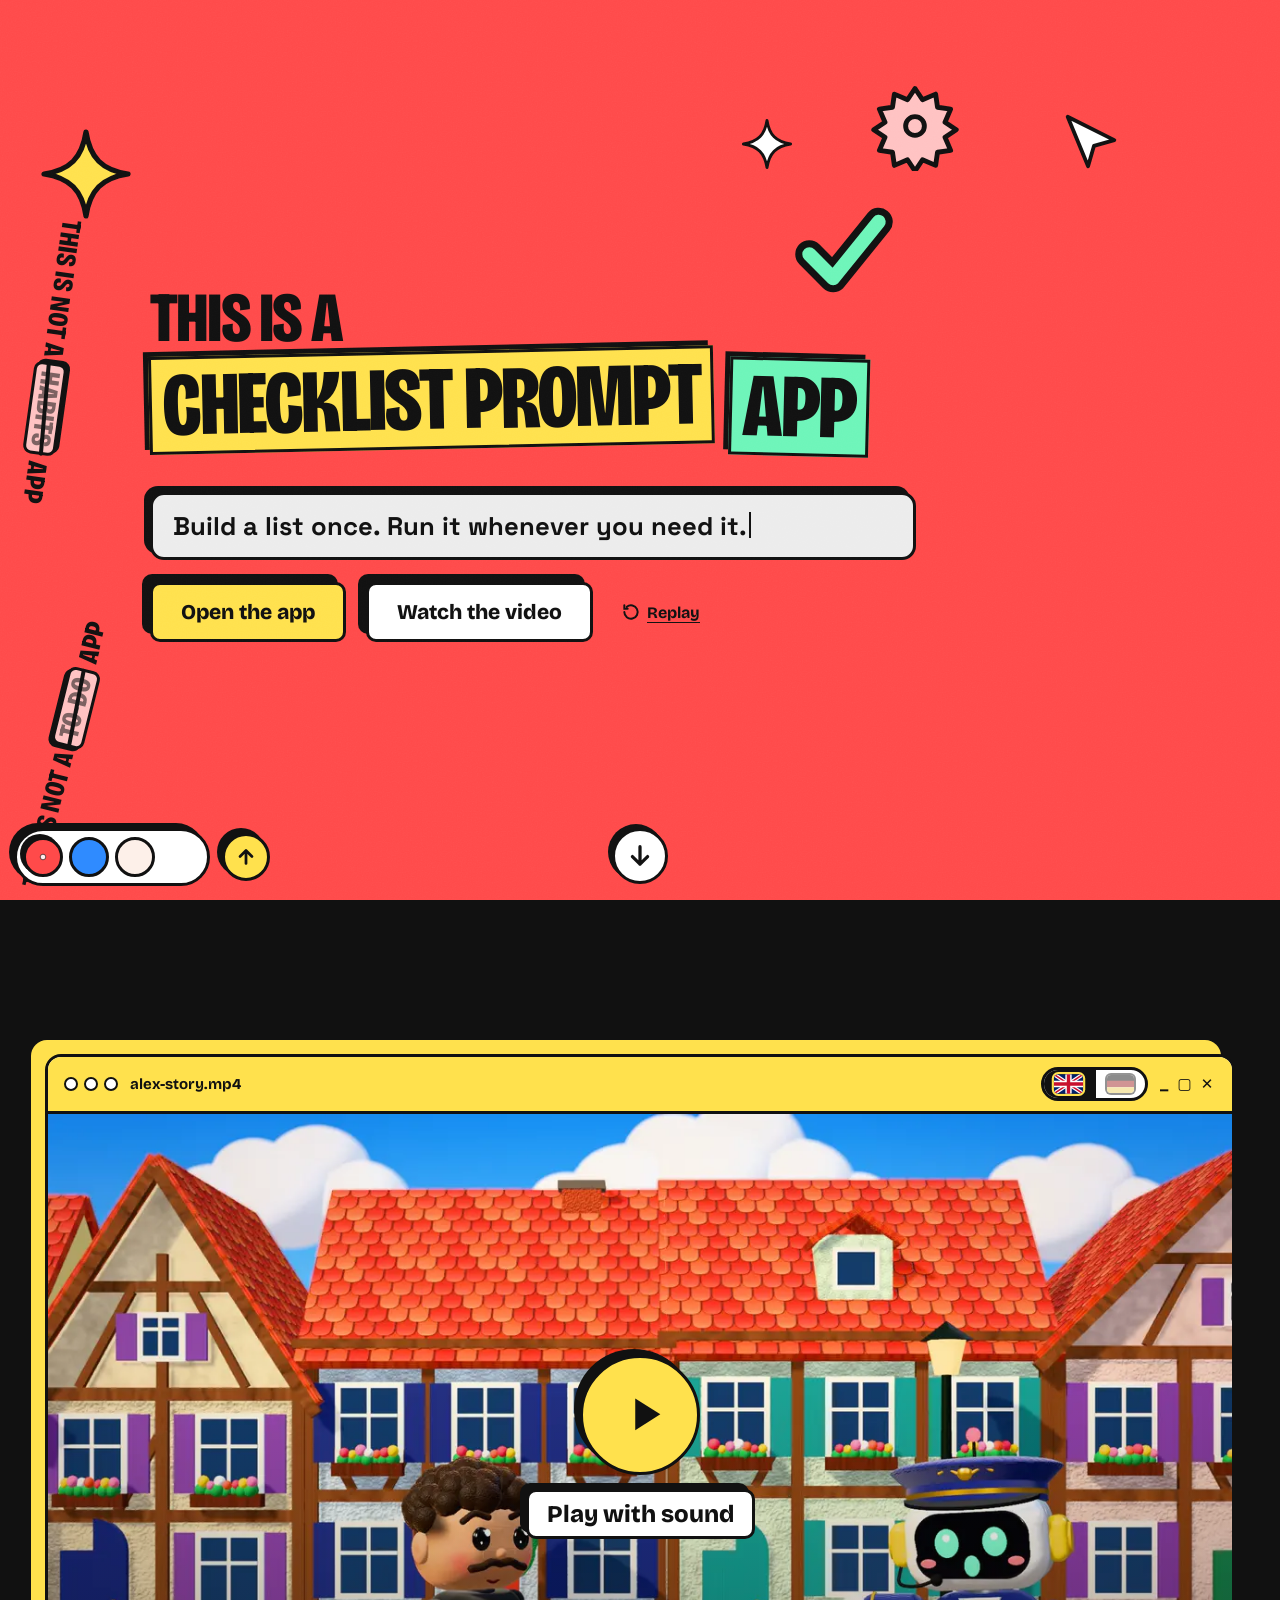
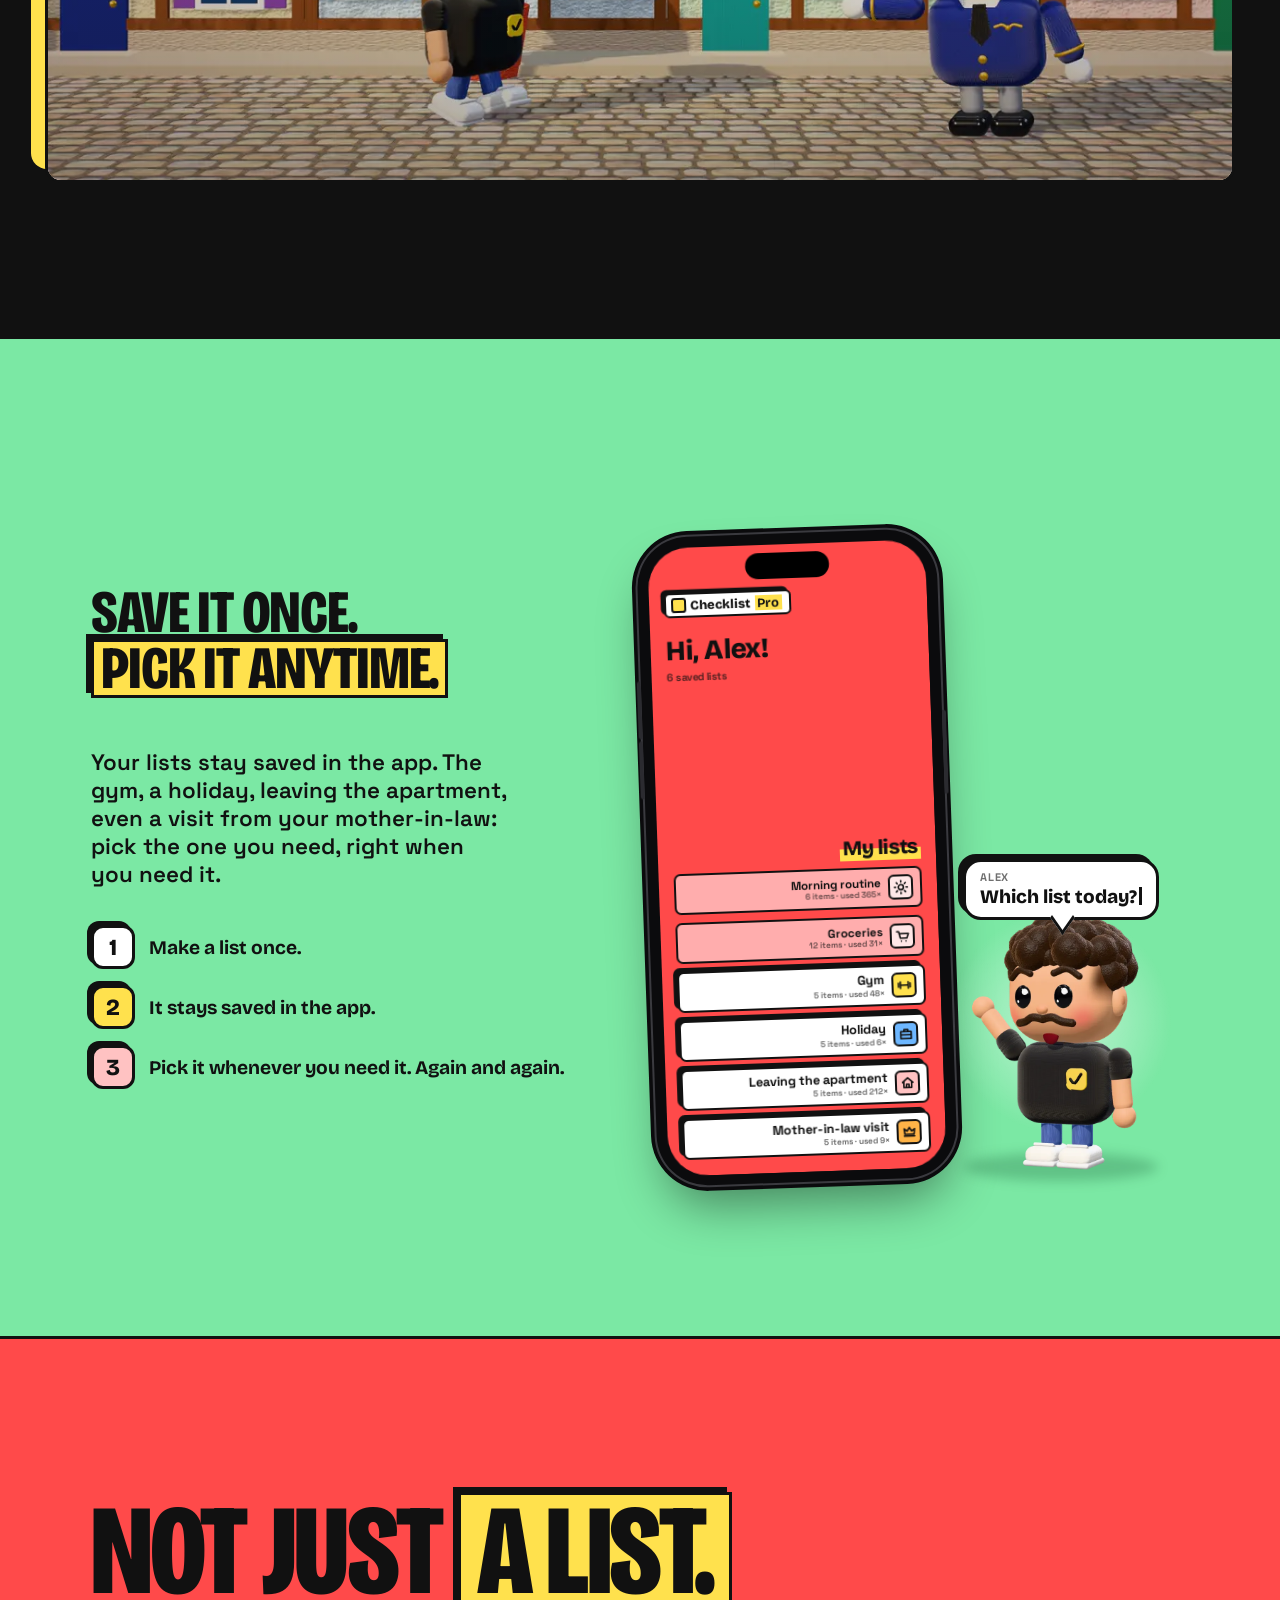
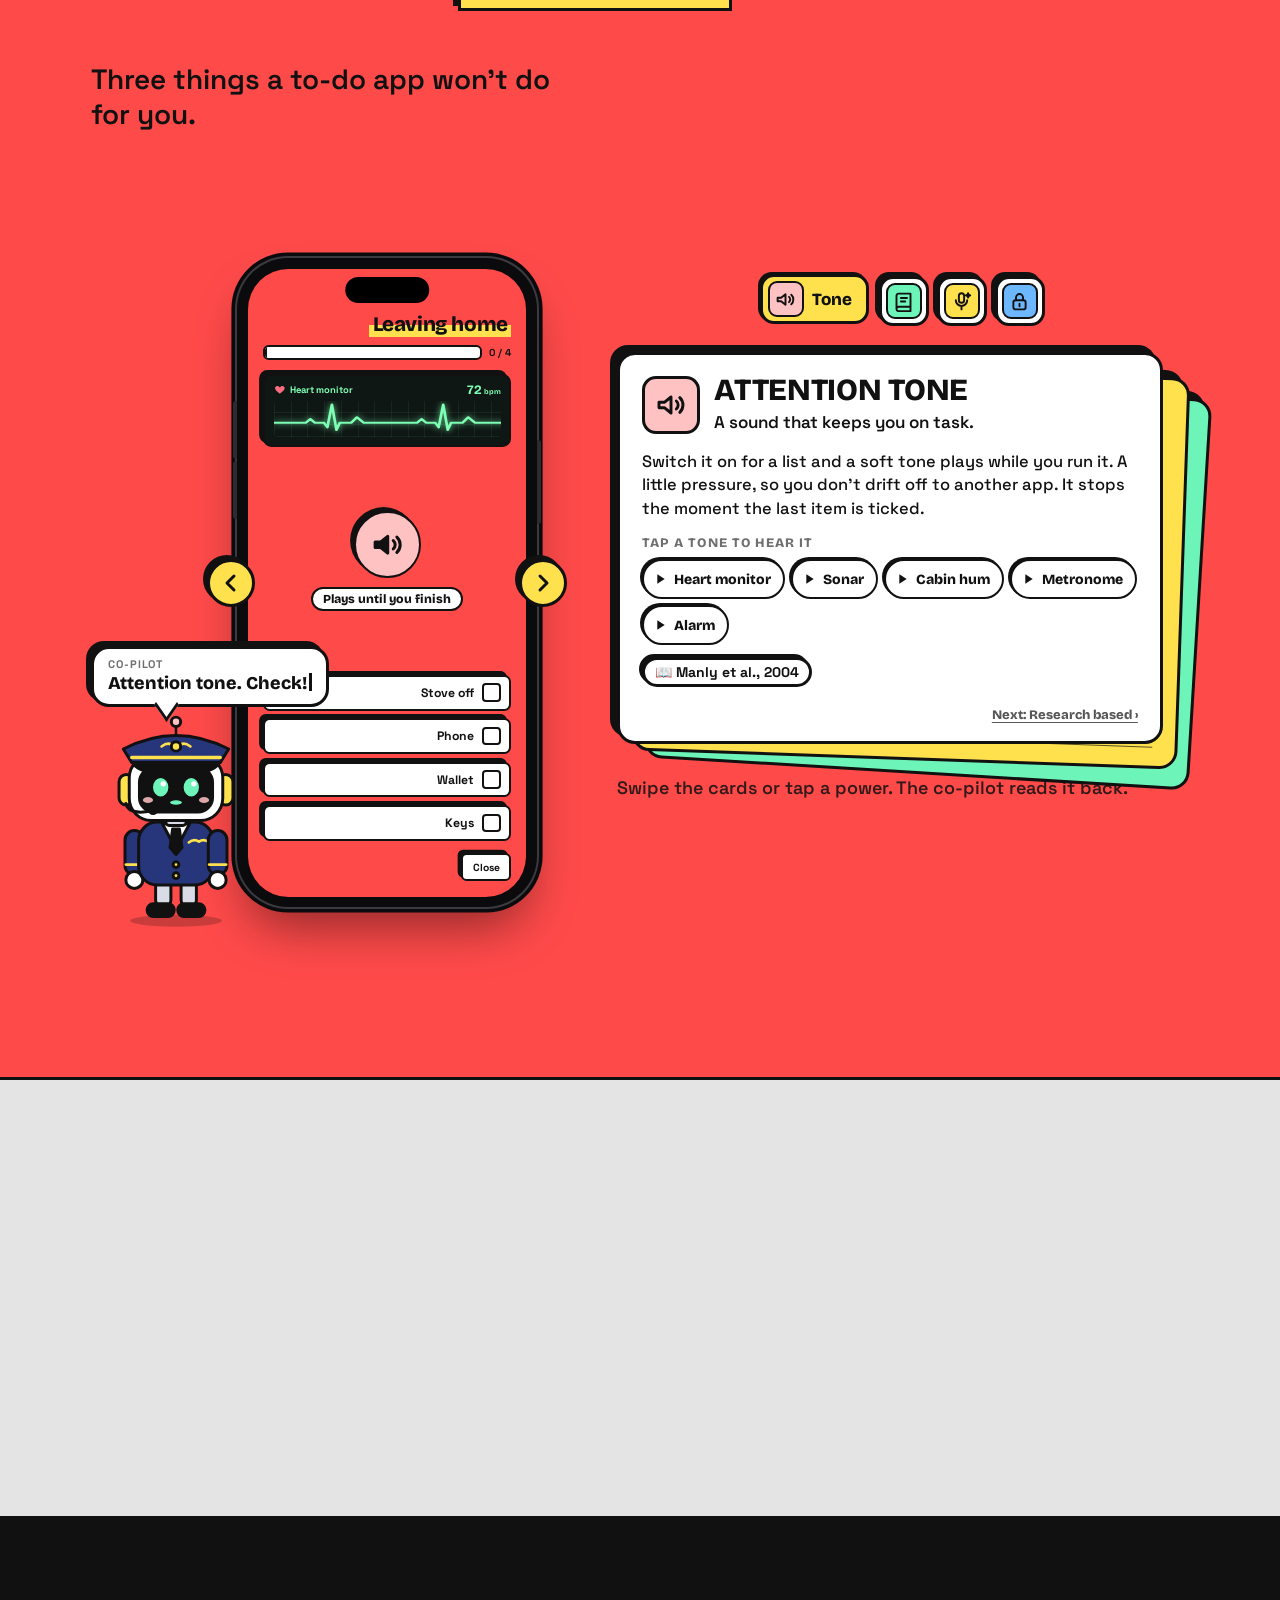
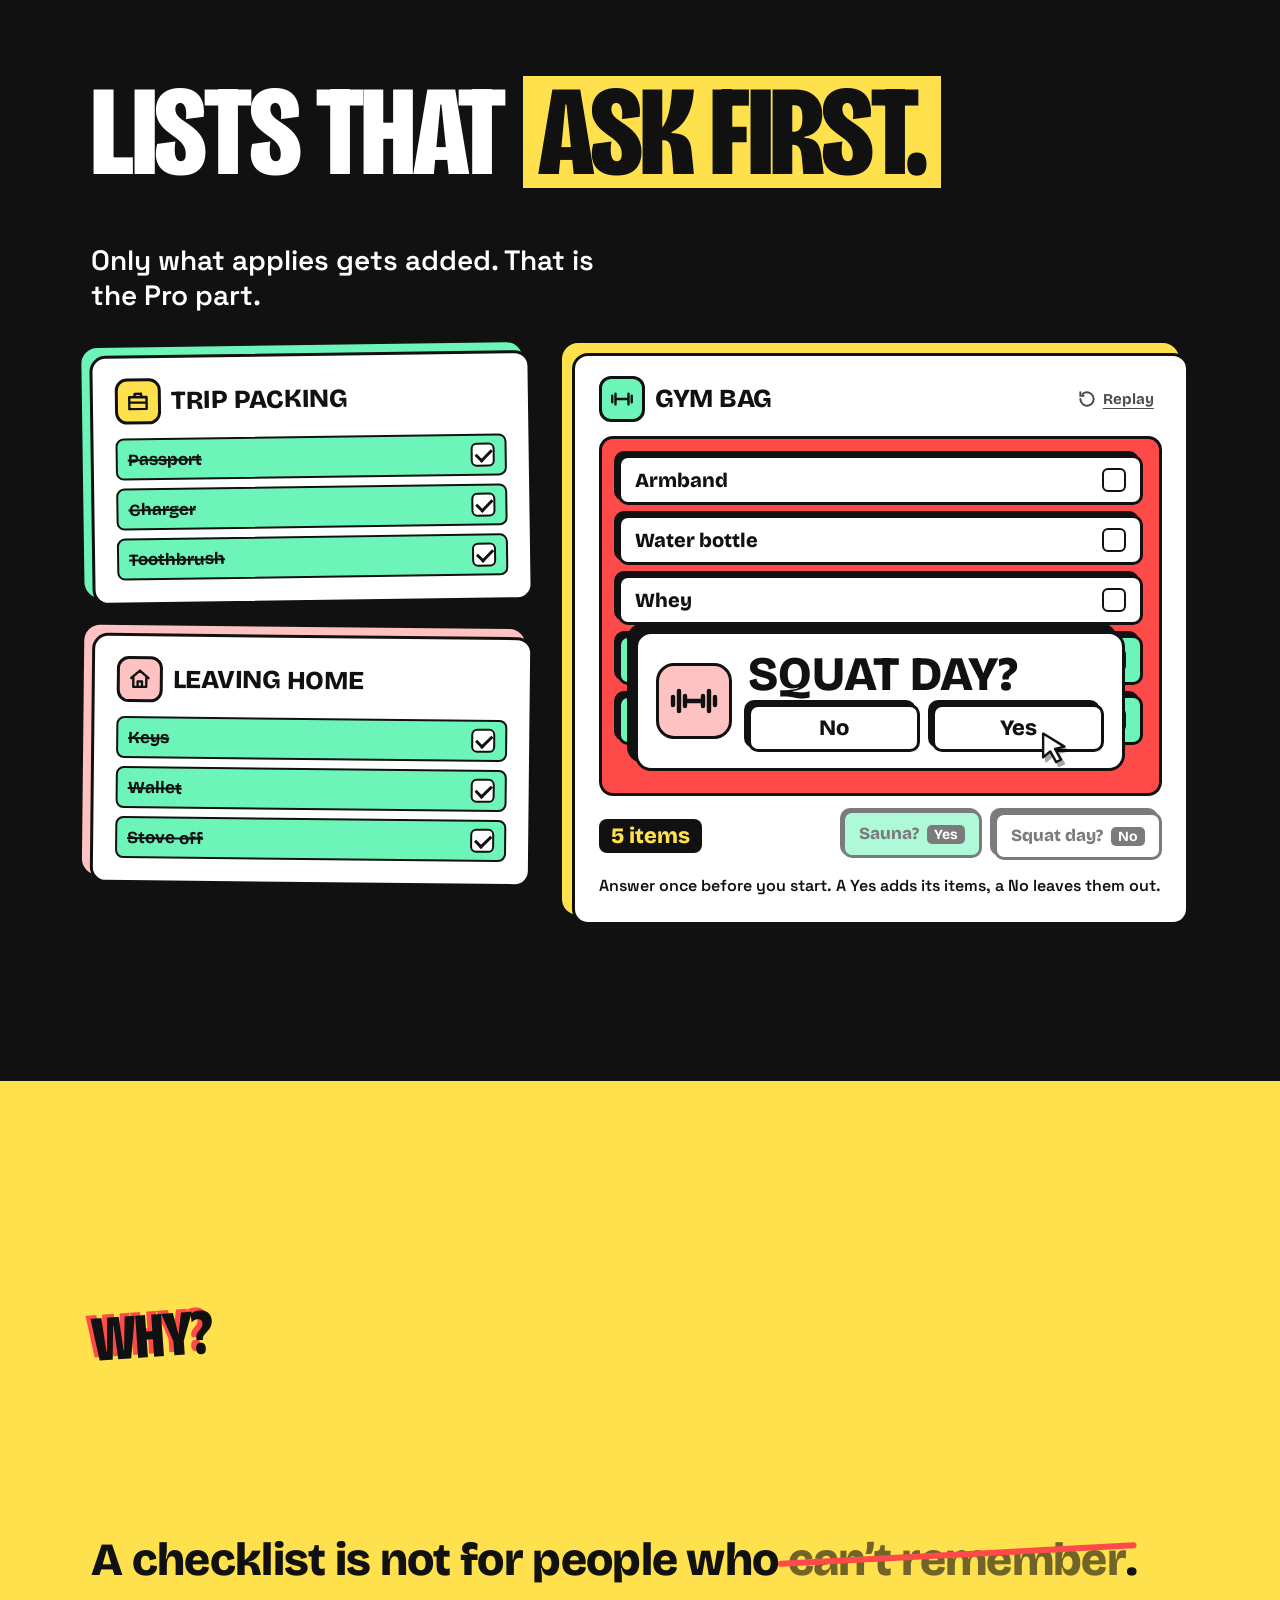
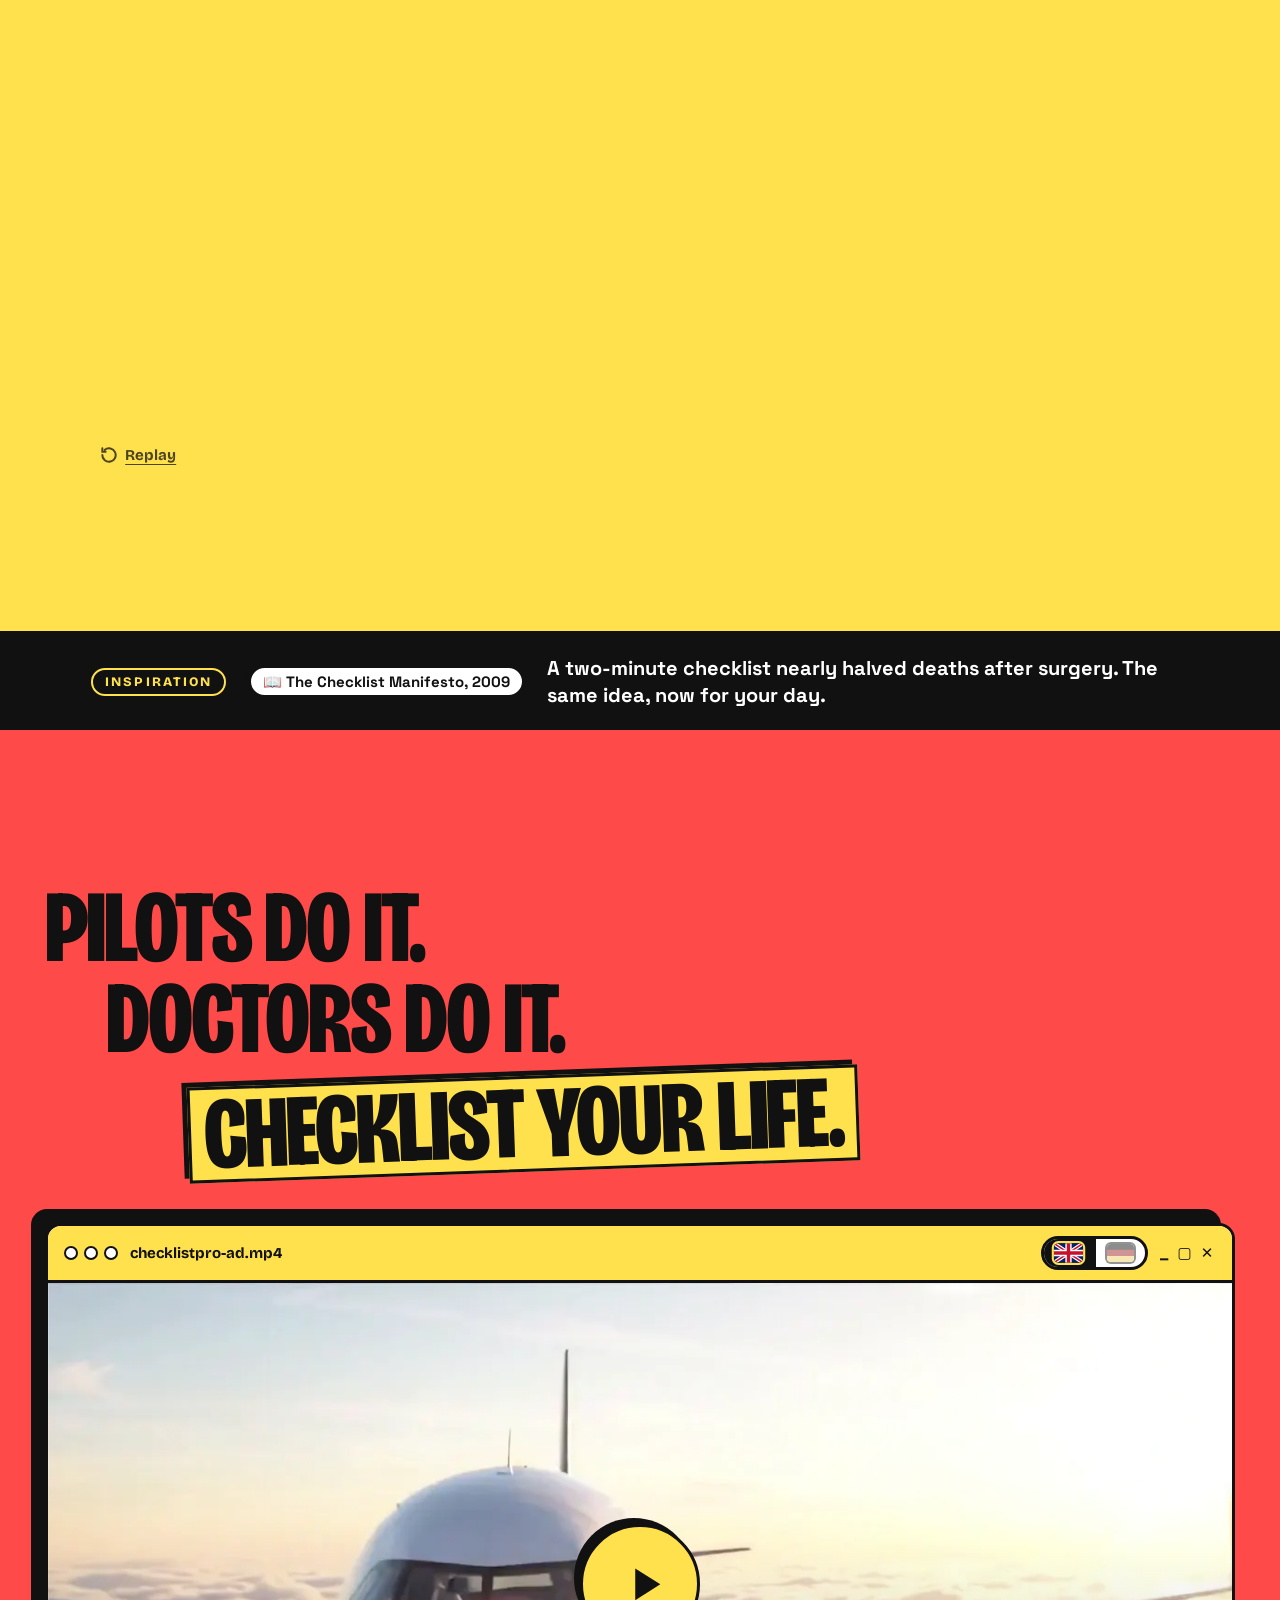
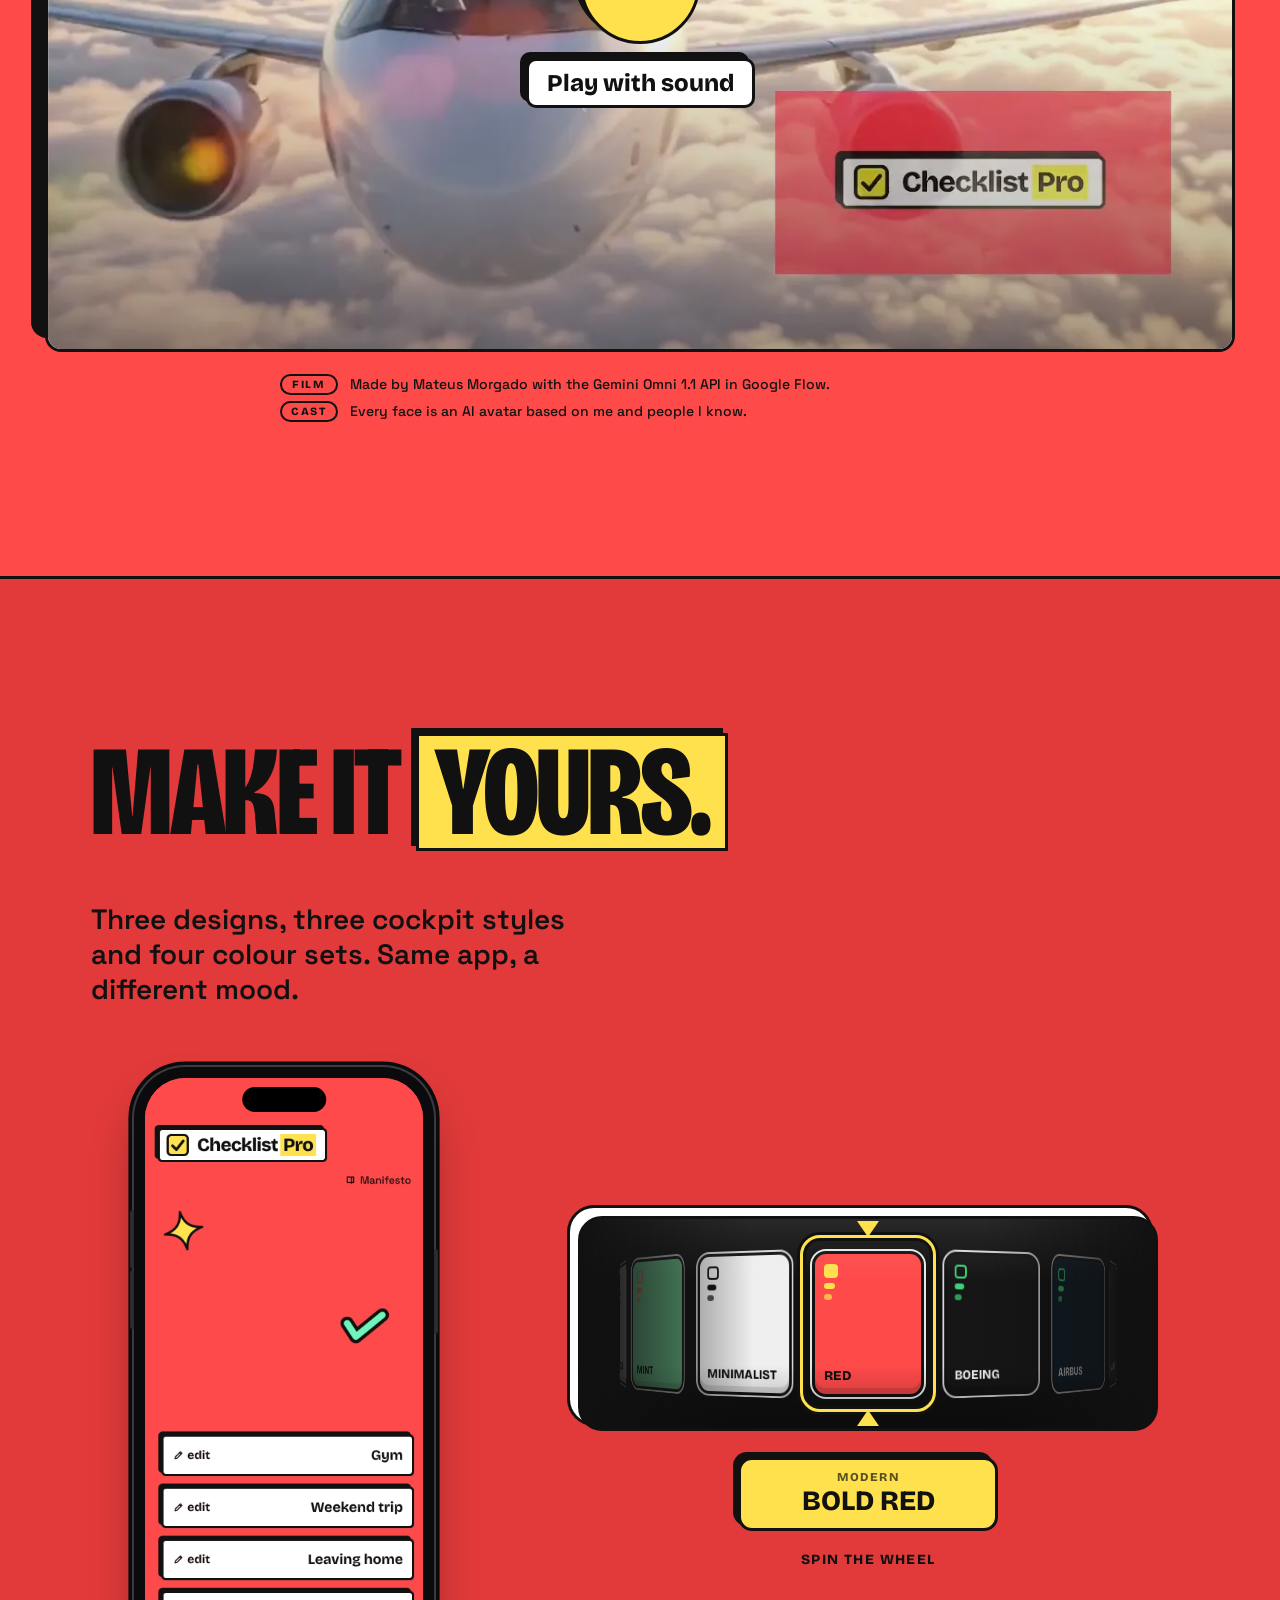
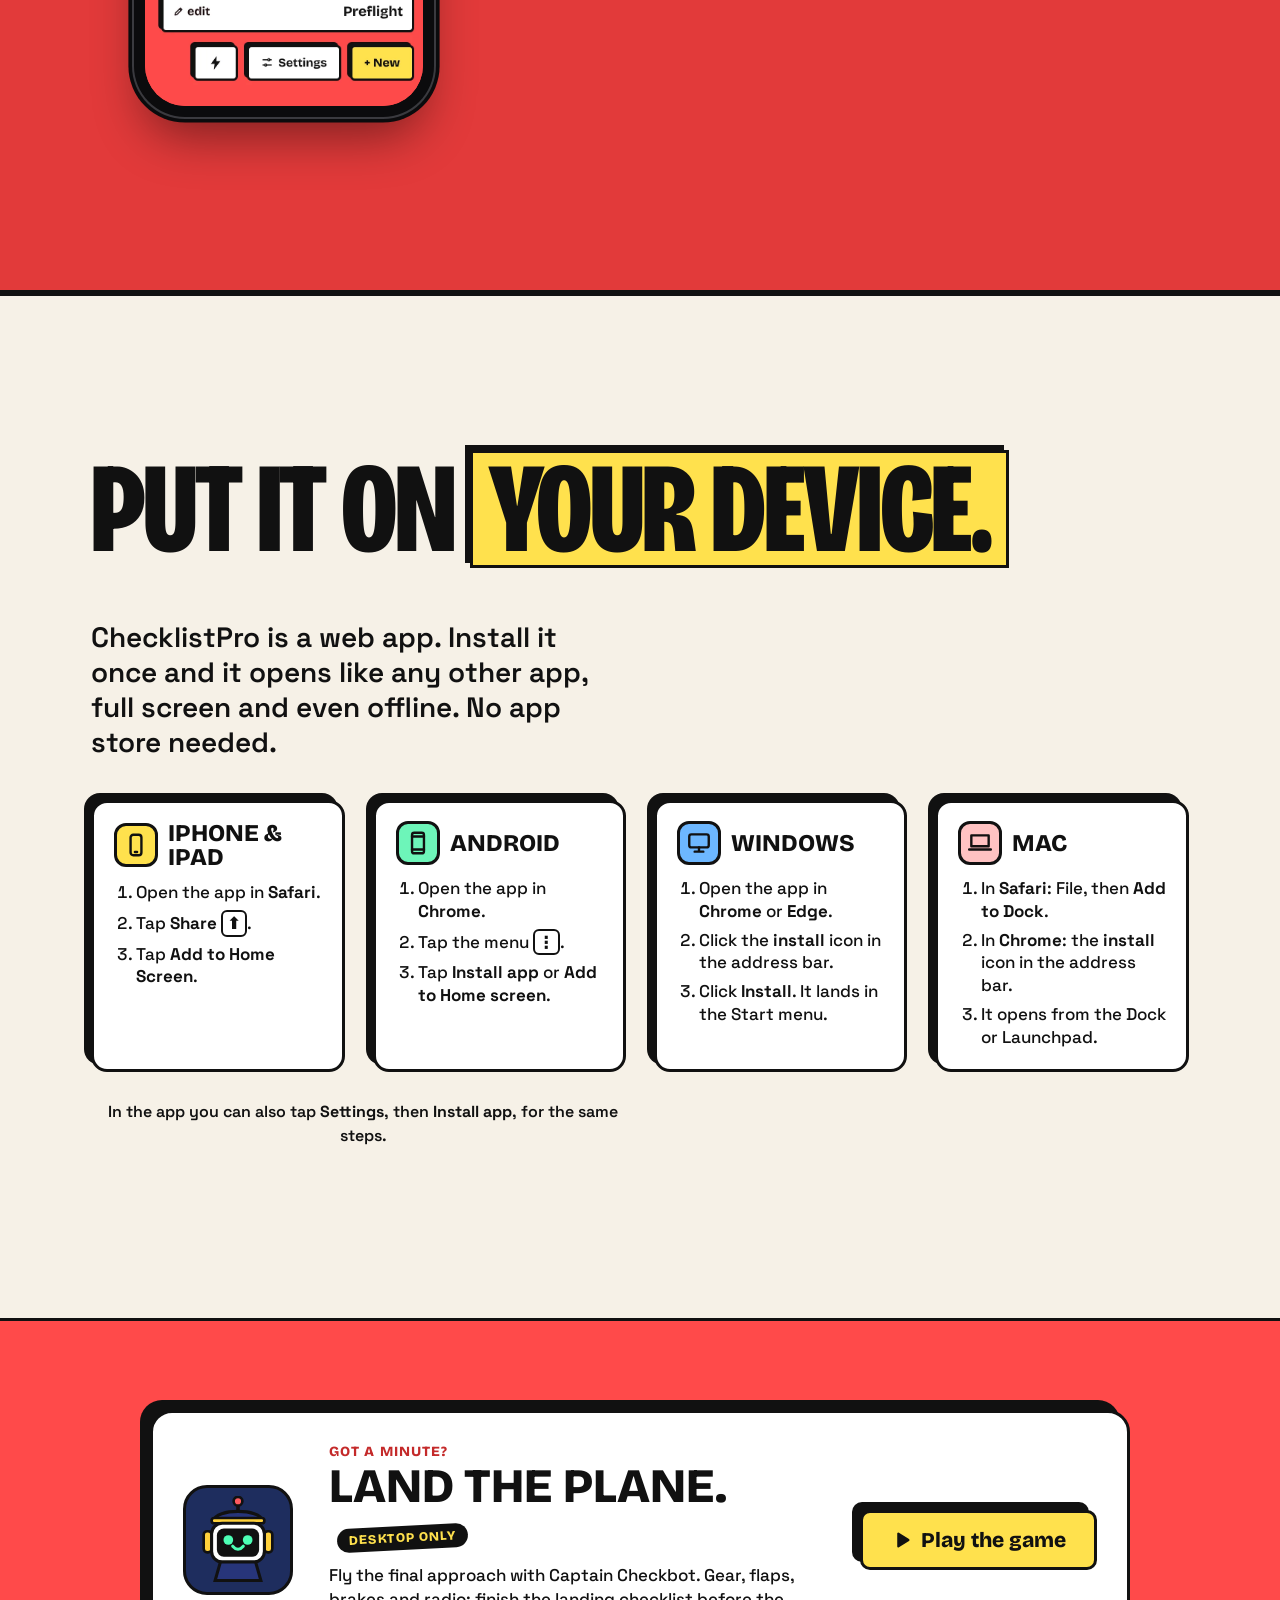
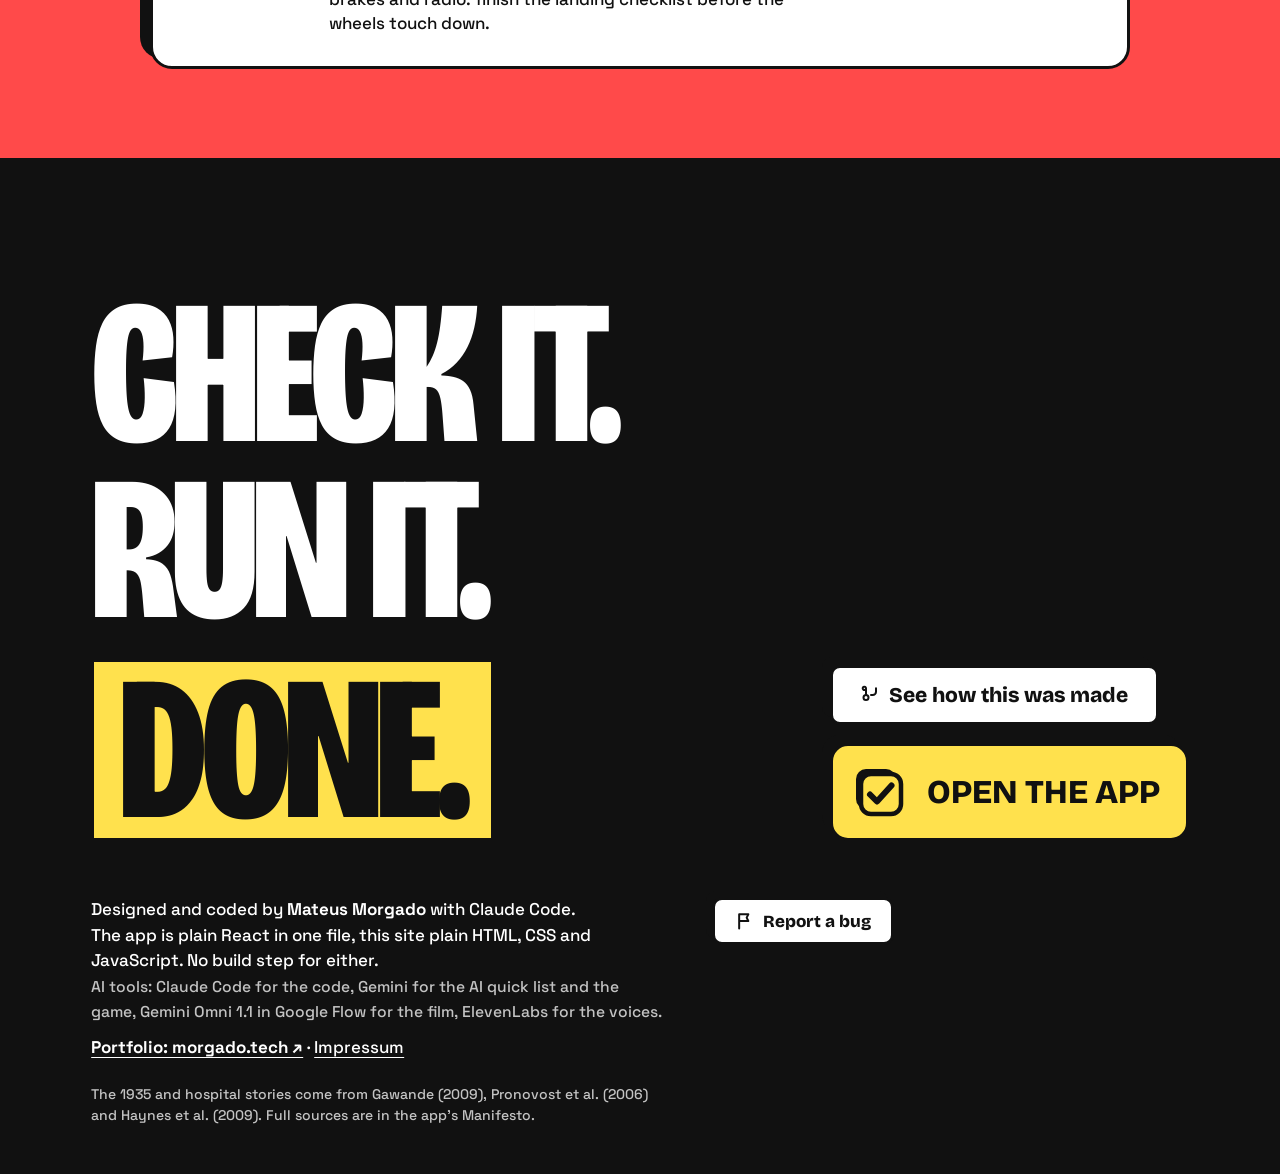
==== commit 4147aabe: "Work tree: bring the website stats up to date (116 commits, ≈200 prompts, ≈1500 steps, ≈40 hours) Co" ====
--- a/index.html
+++ b/index.html
@@ -622,10 +622,10 @@
         <div class="jf-bar" aria-hidden="true"><i id="jw-fill"></i></div>
       </div>
       <dl class="jf-stats jw-stats">
-        <div><dt>Prompts from Mateus</dt><dd data-to="69">69</dd></div>
-        <div><dt>Steps by Claude Code</dt><dd data-to="497">497</dd></div>
-        <div><dt>Commits</dt><dd data-to="75">75</dd></div>
-        <div><dt>Hours of work</dt><dd data-to="14" data-pre="≈ ">≈ 14</dd></div>
+        <div><dt>Prompts from Mateus</dt><dd data-to="200" data-pre="≈ ">≈ 200</dd></div>
+        <div><dt>Steps by Claude Code</dt><dd data-to="1500" data-pre="≈ ">≈ 1500</dd></div>
+        <div><dt>Commits</dt><dd data-to="116">116</dd></div>
+        <div><dt>Hours of work</dt><dd data-to="40" data-pre="≈ ">≈ 40</dd></div>
       </dl>
     </div>
     <div class="jf" id="jf">
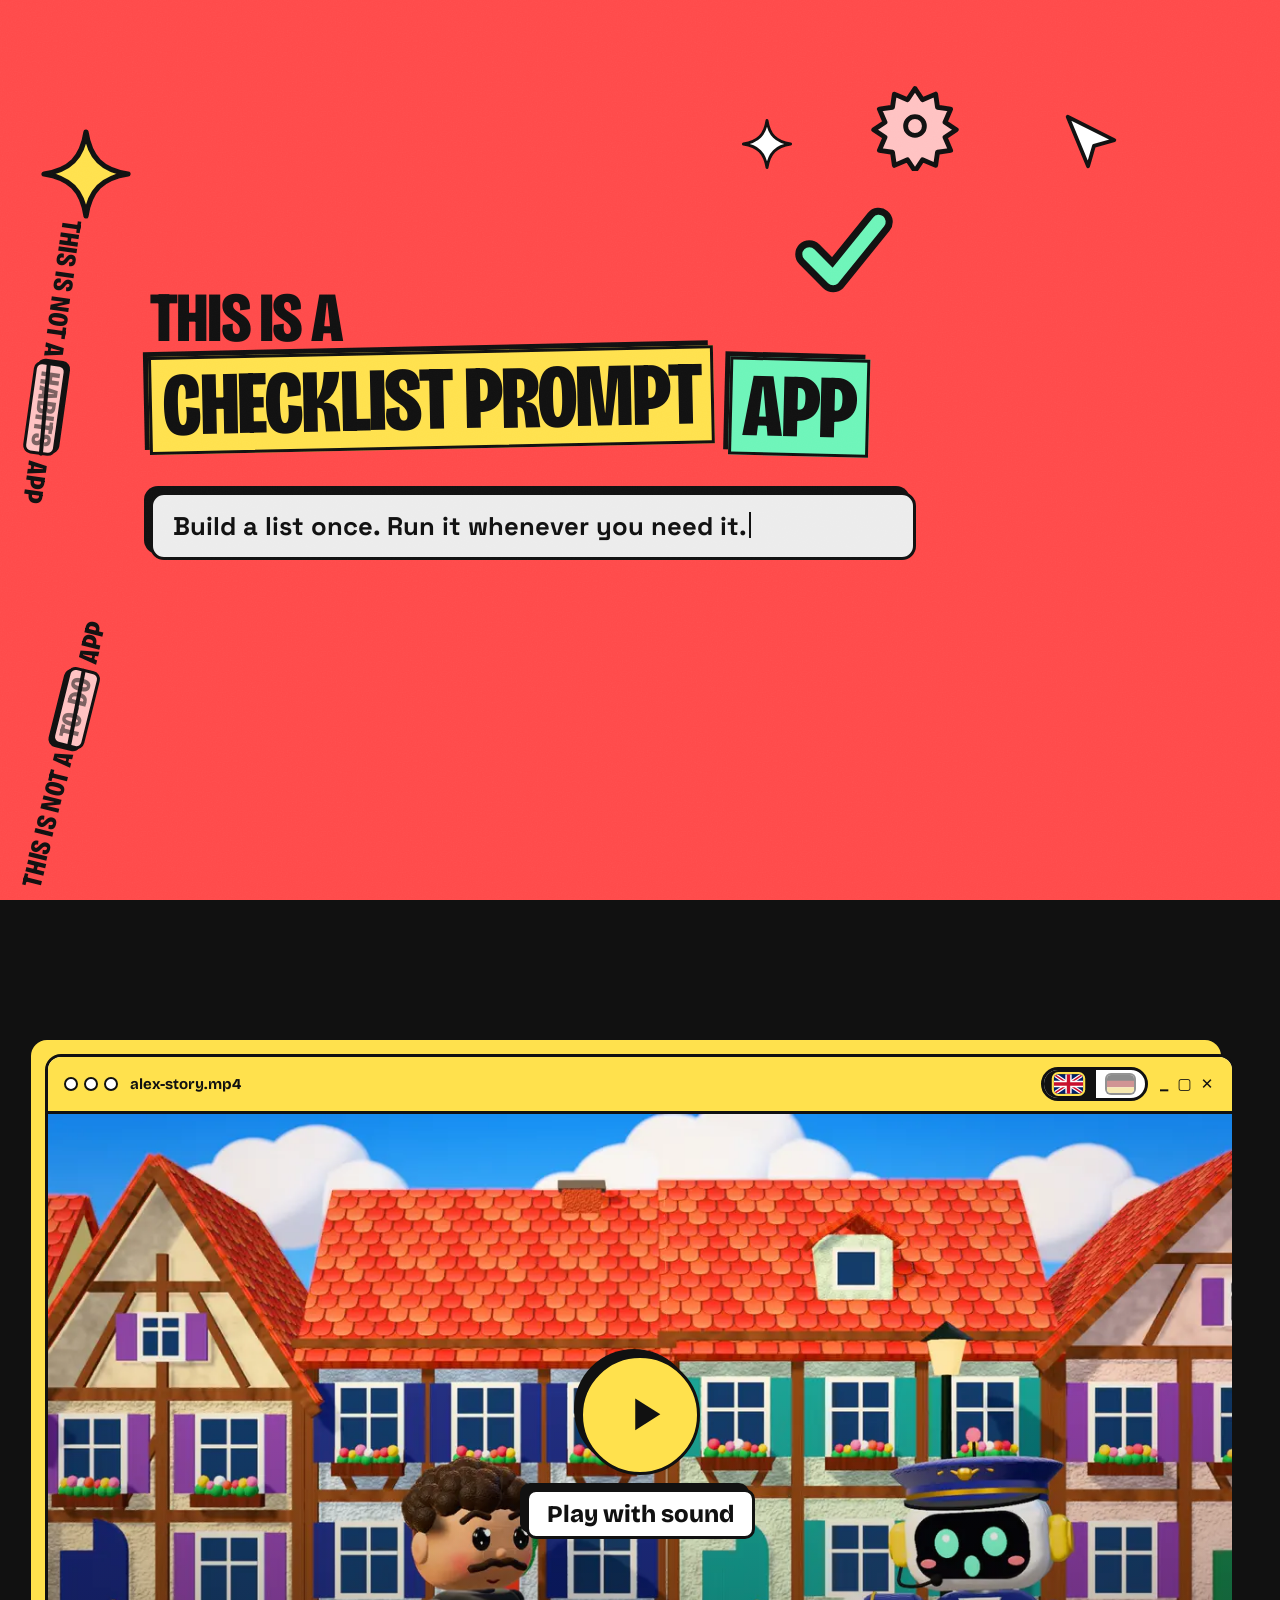
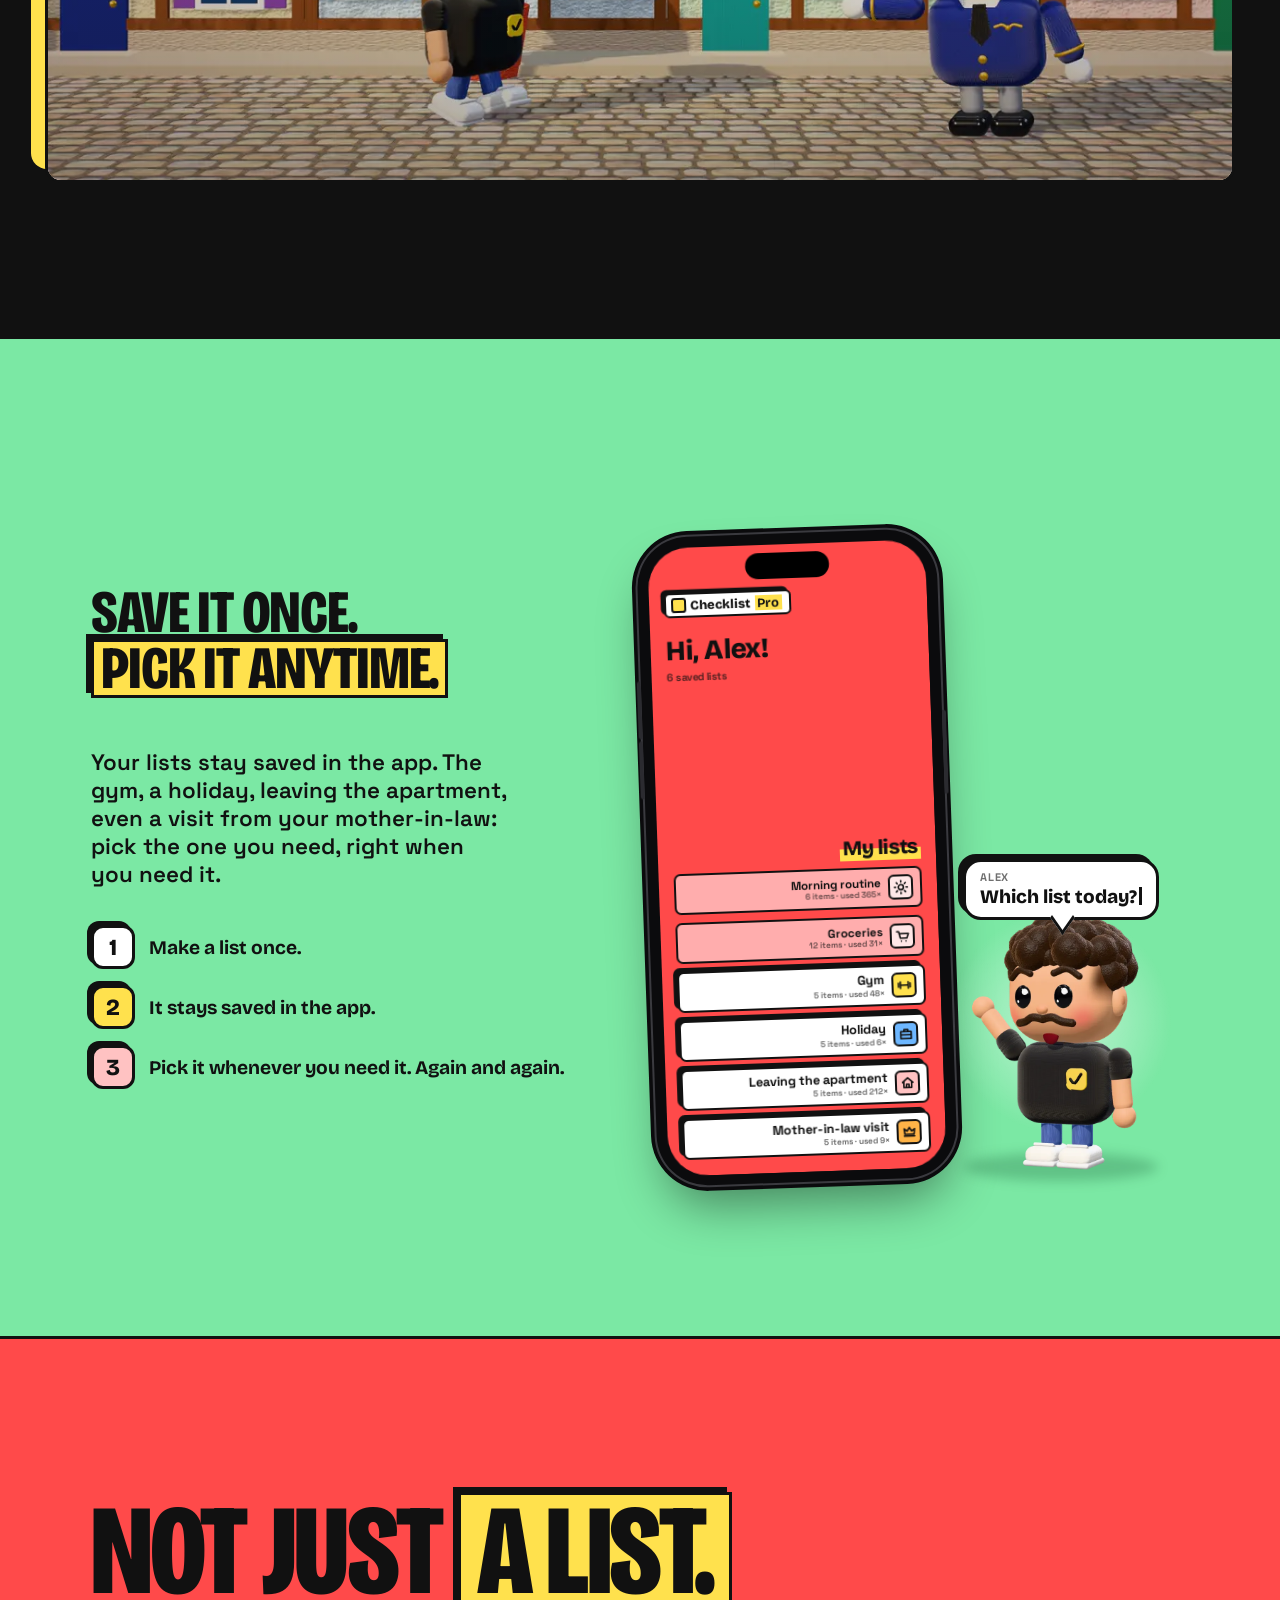
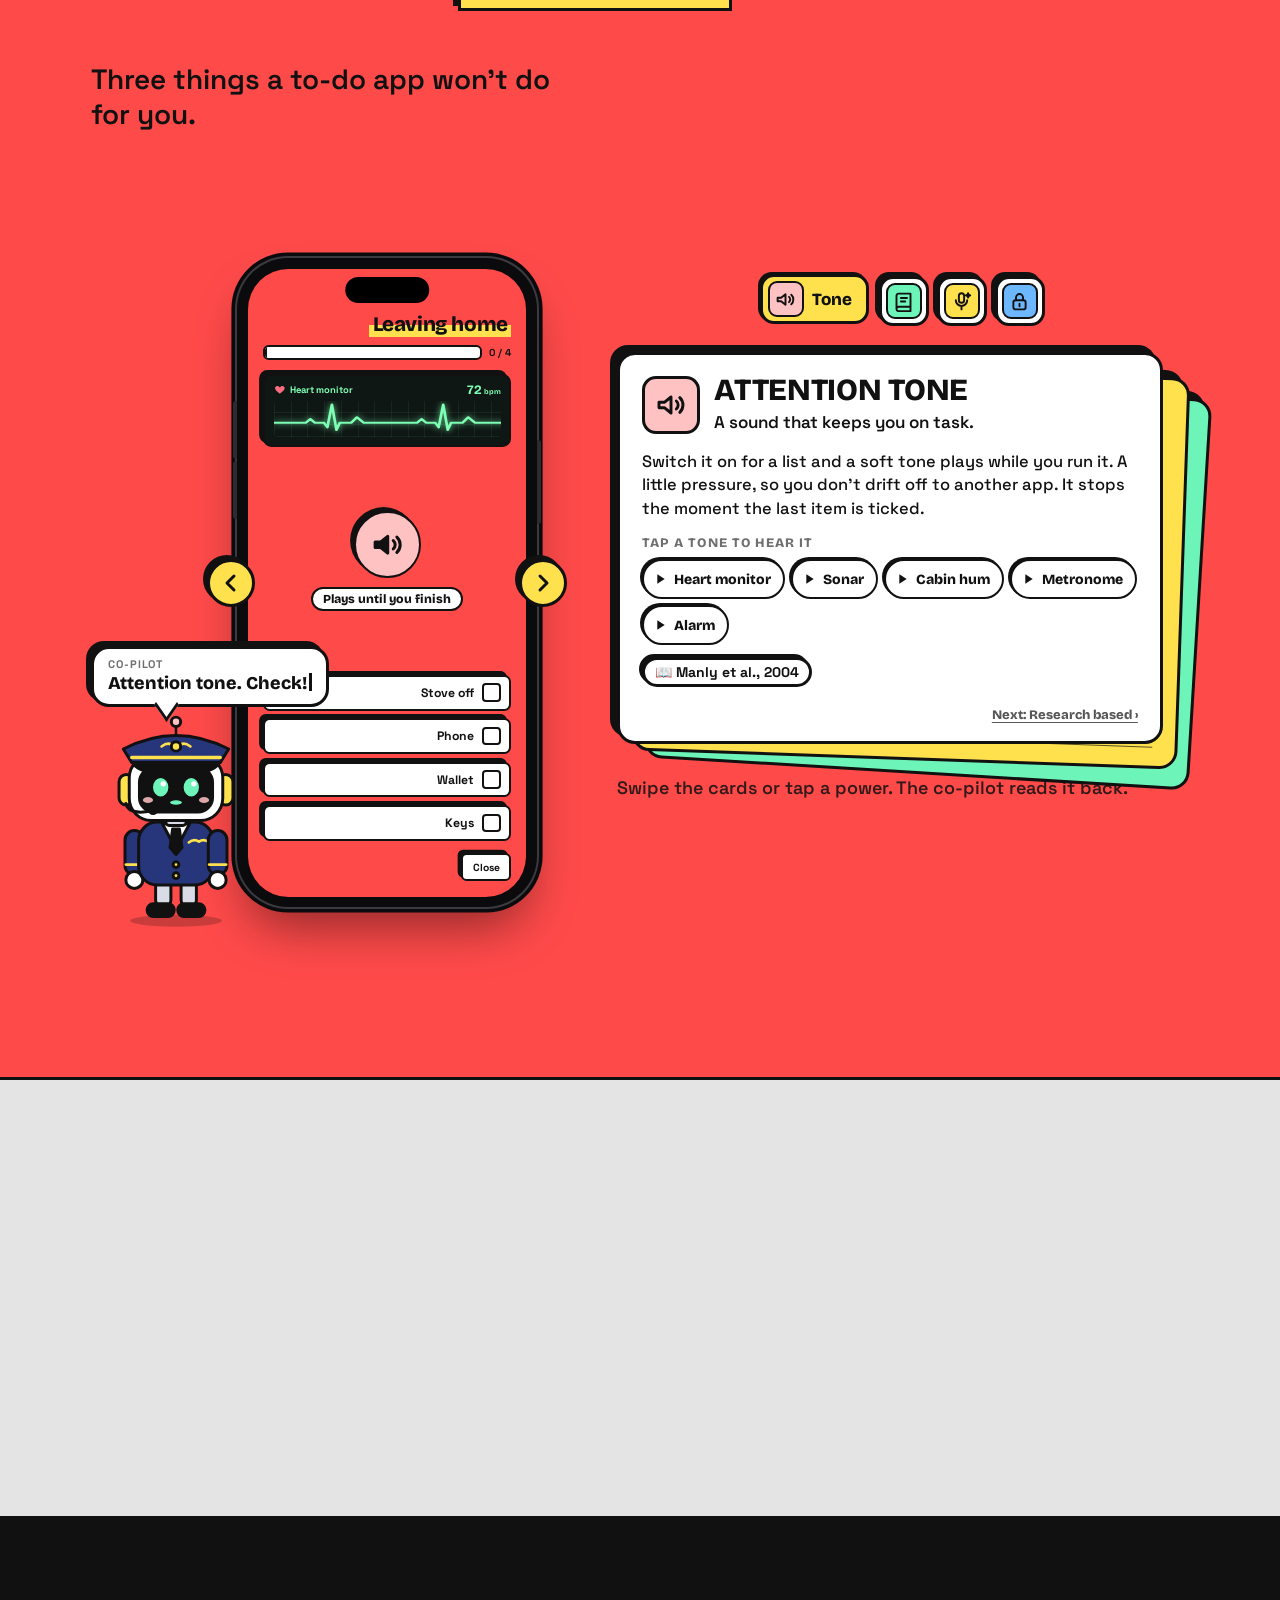
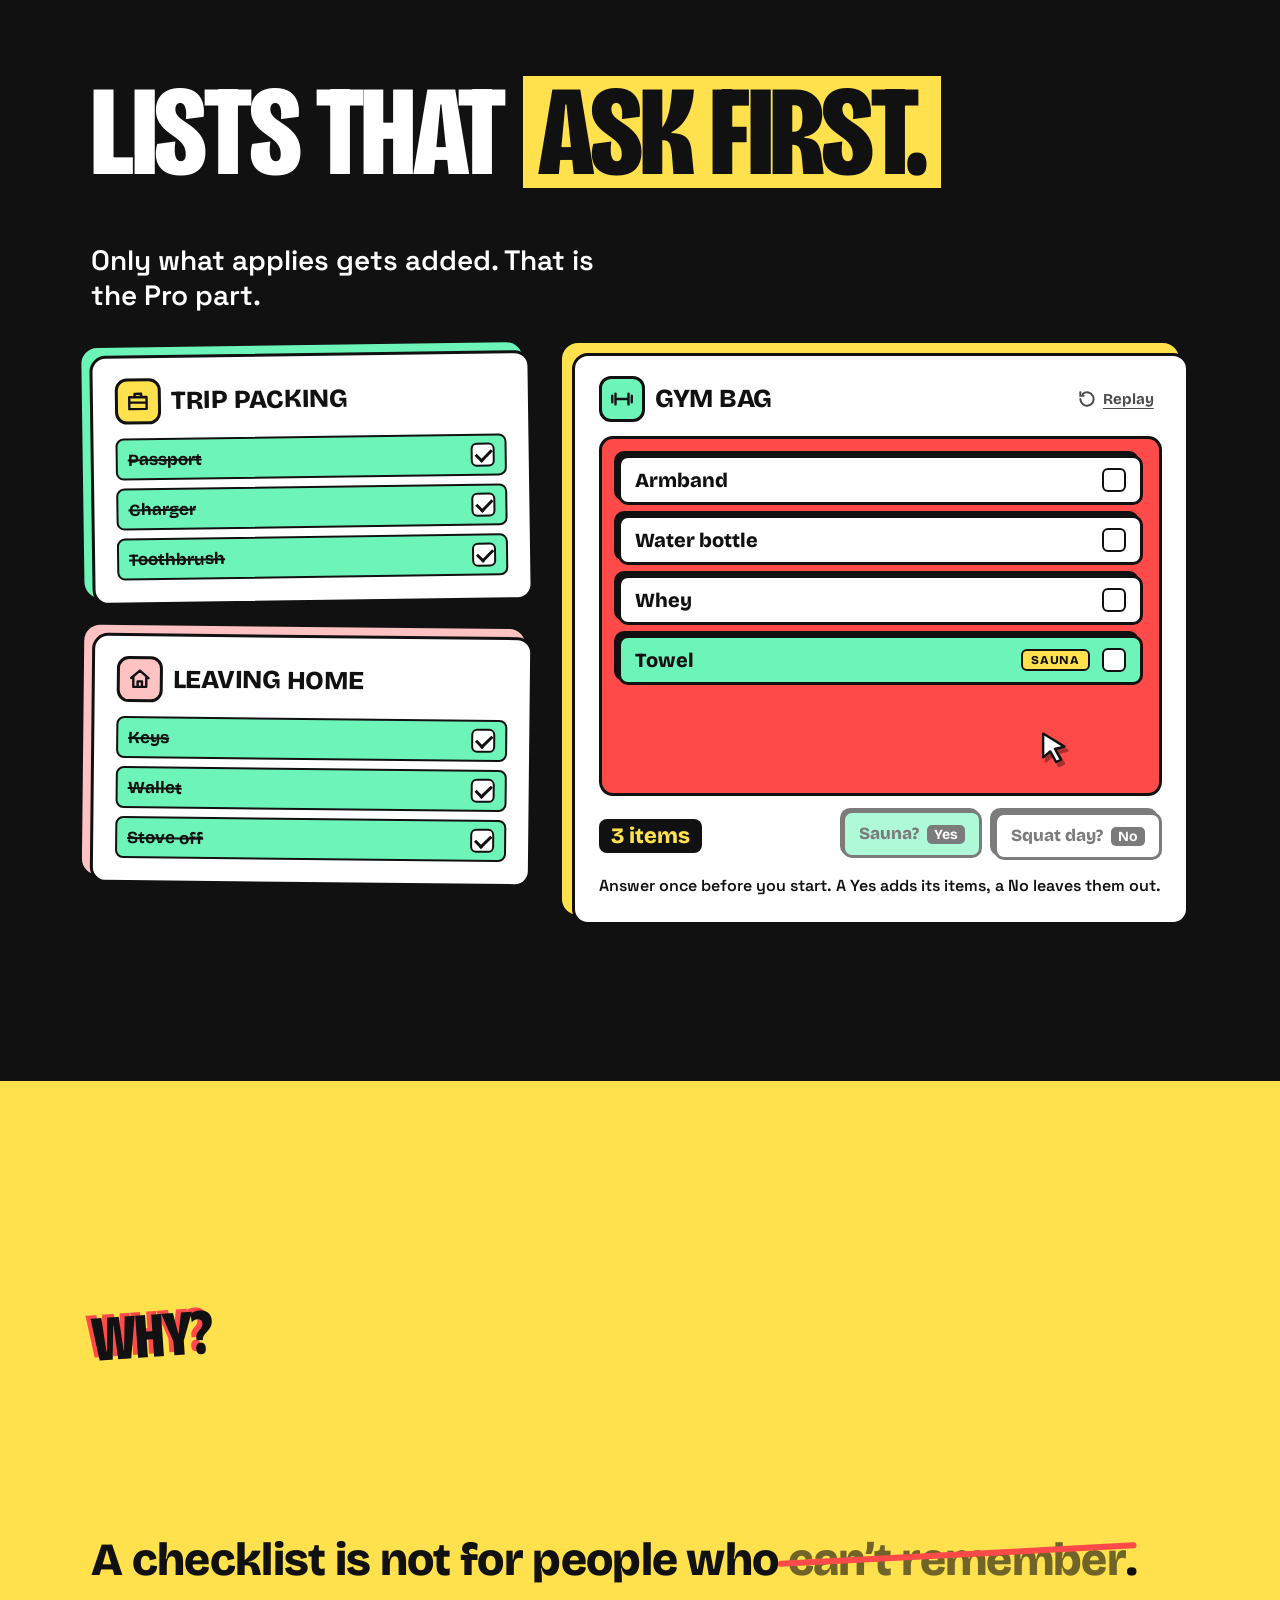
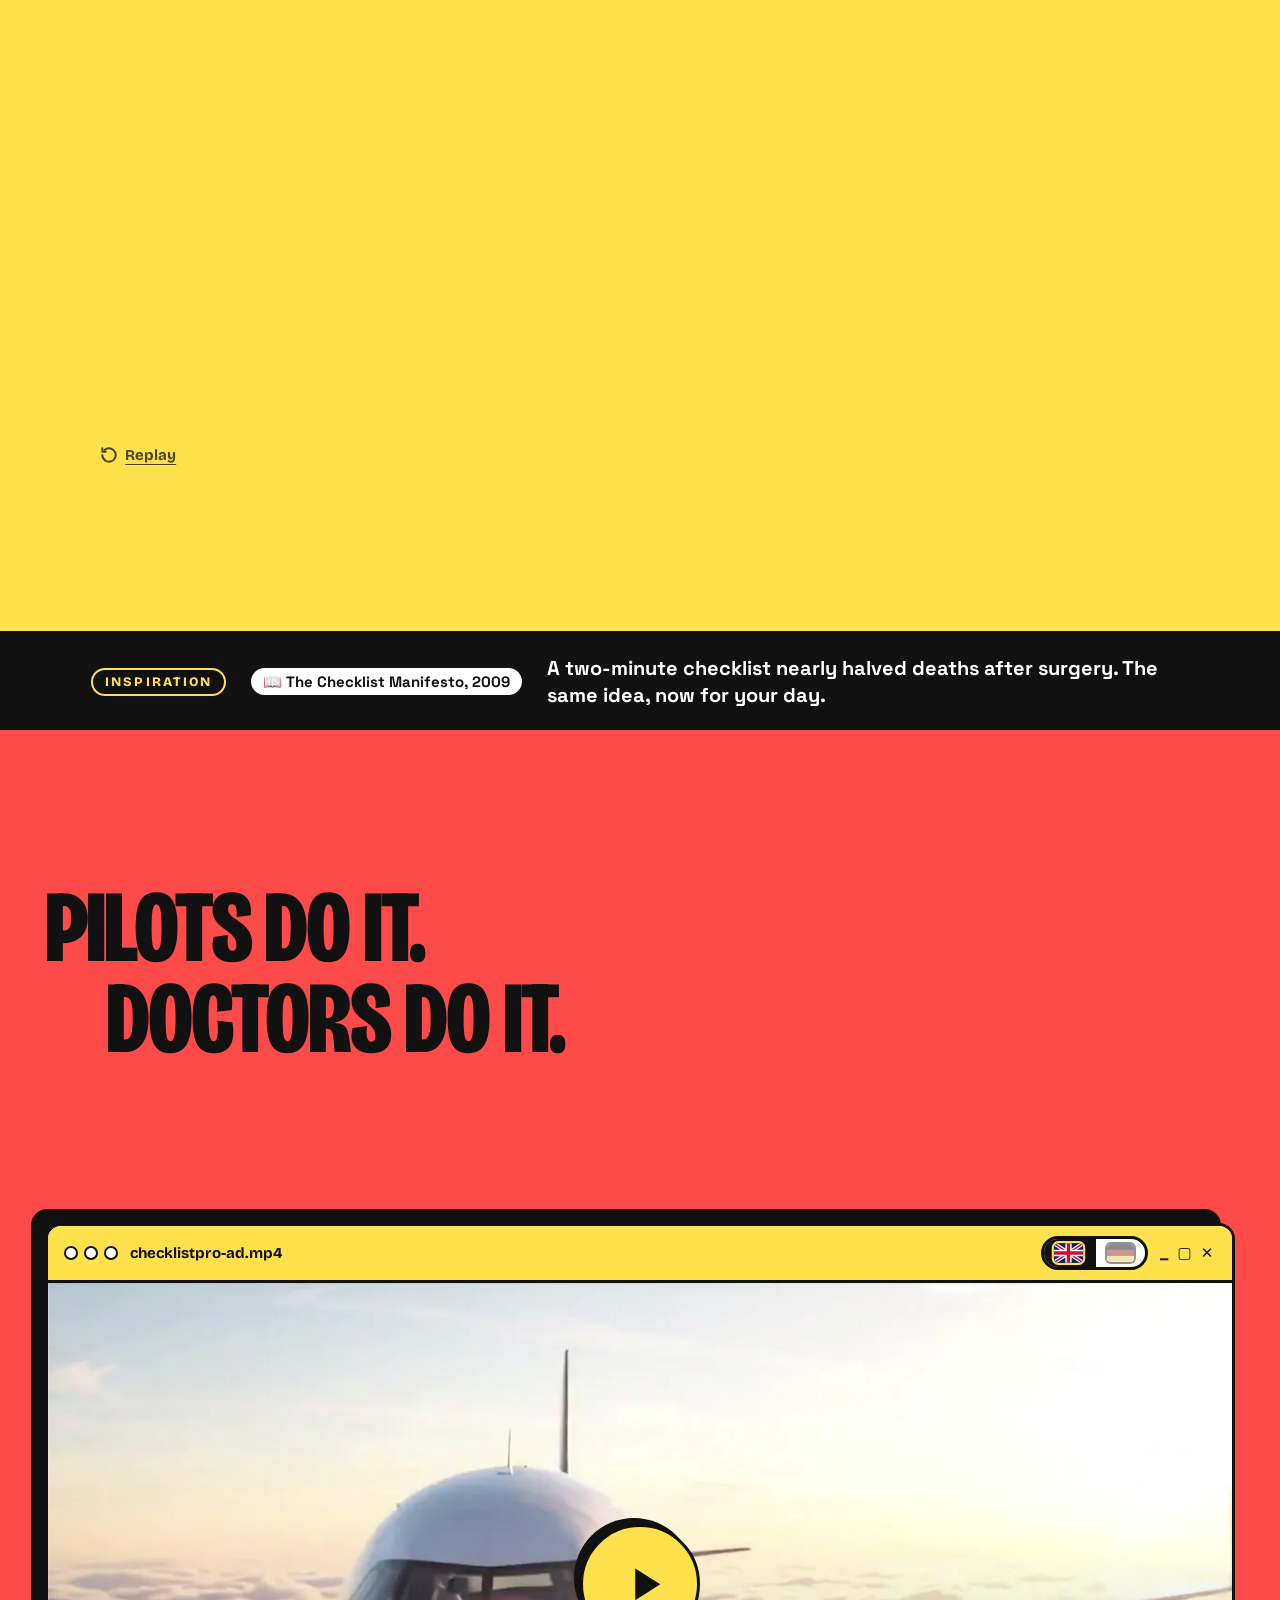
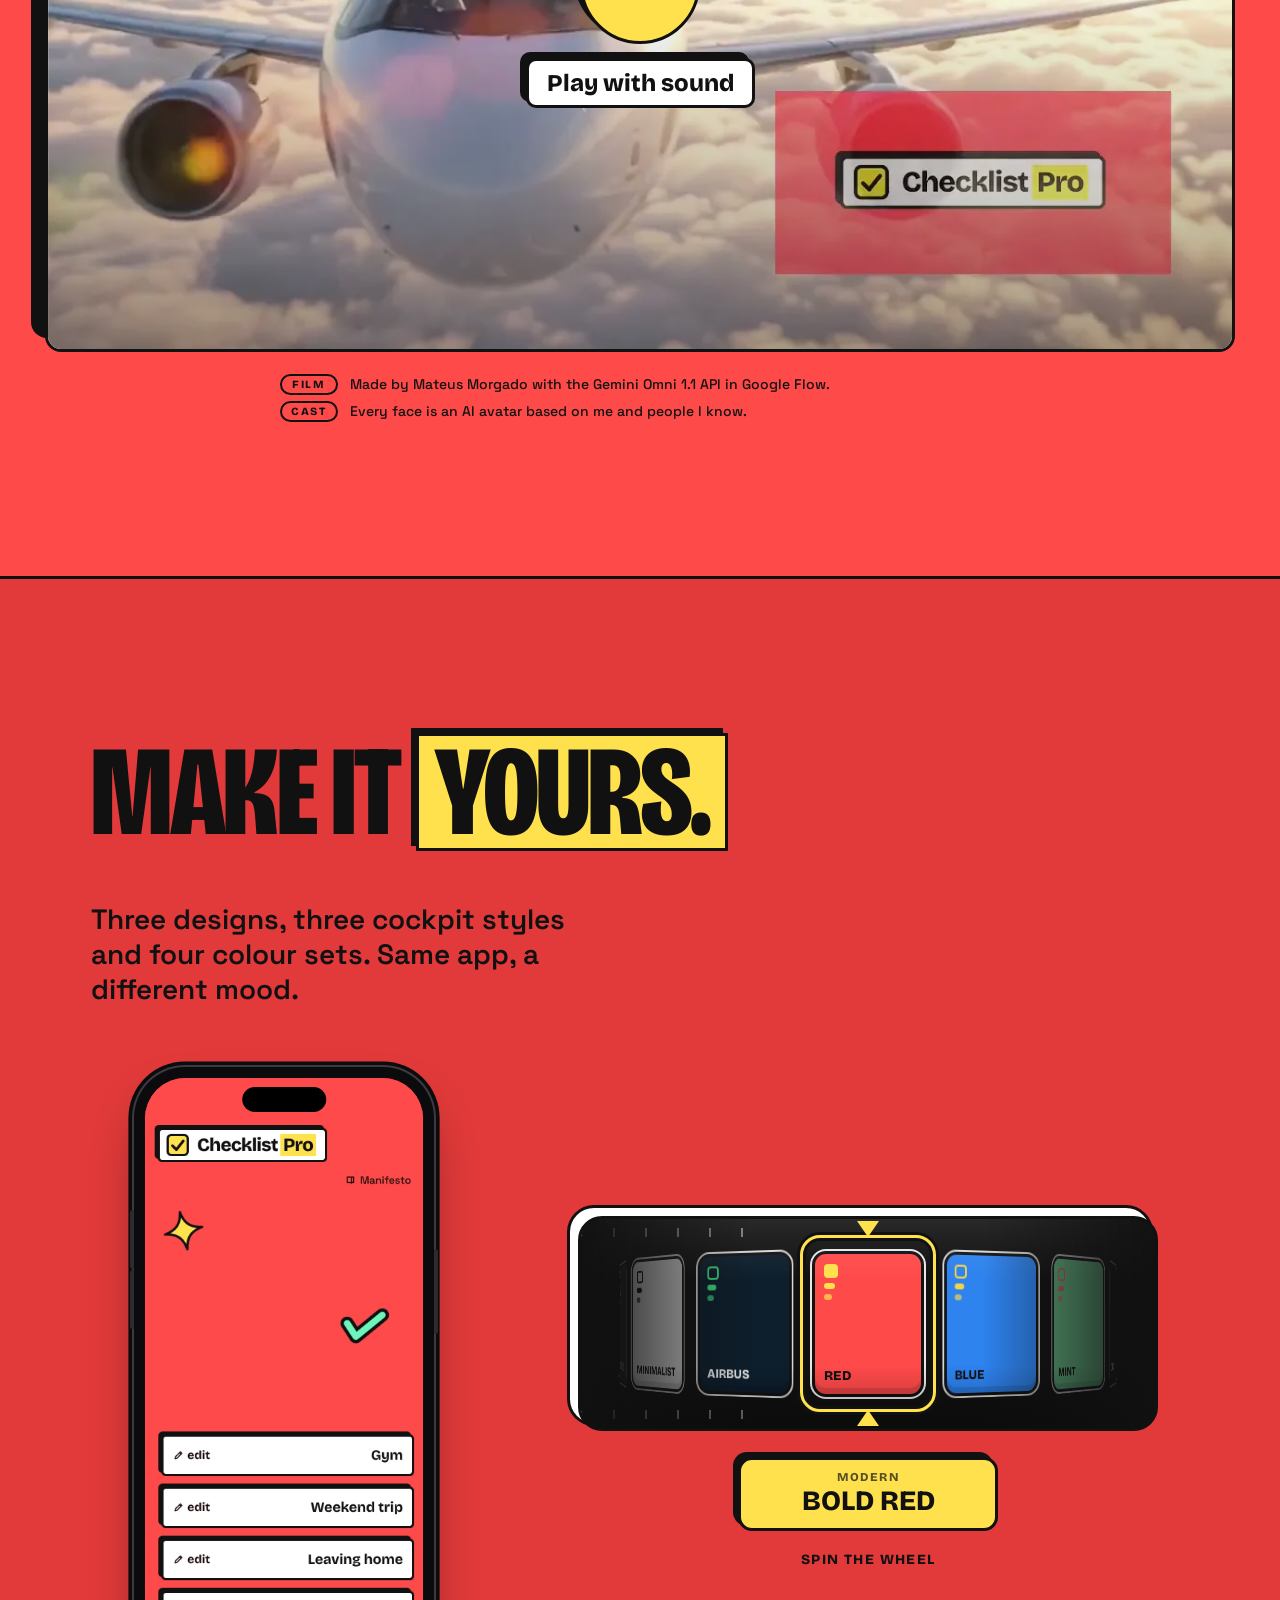
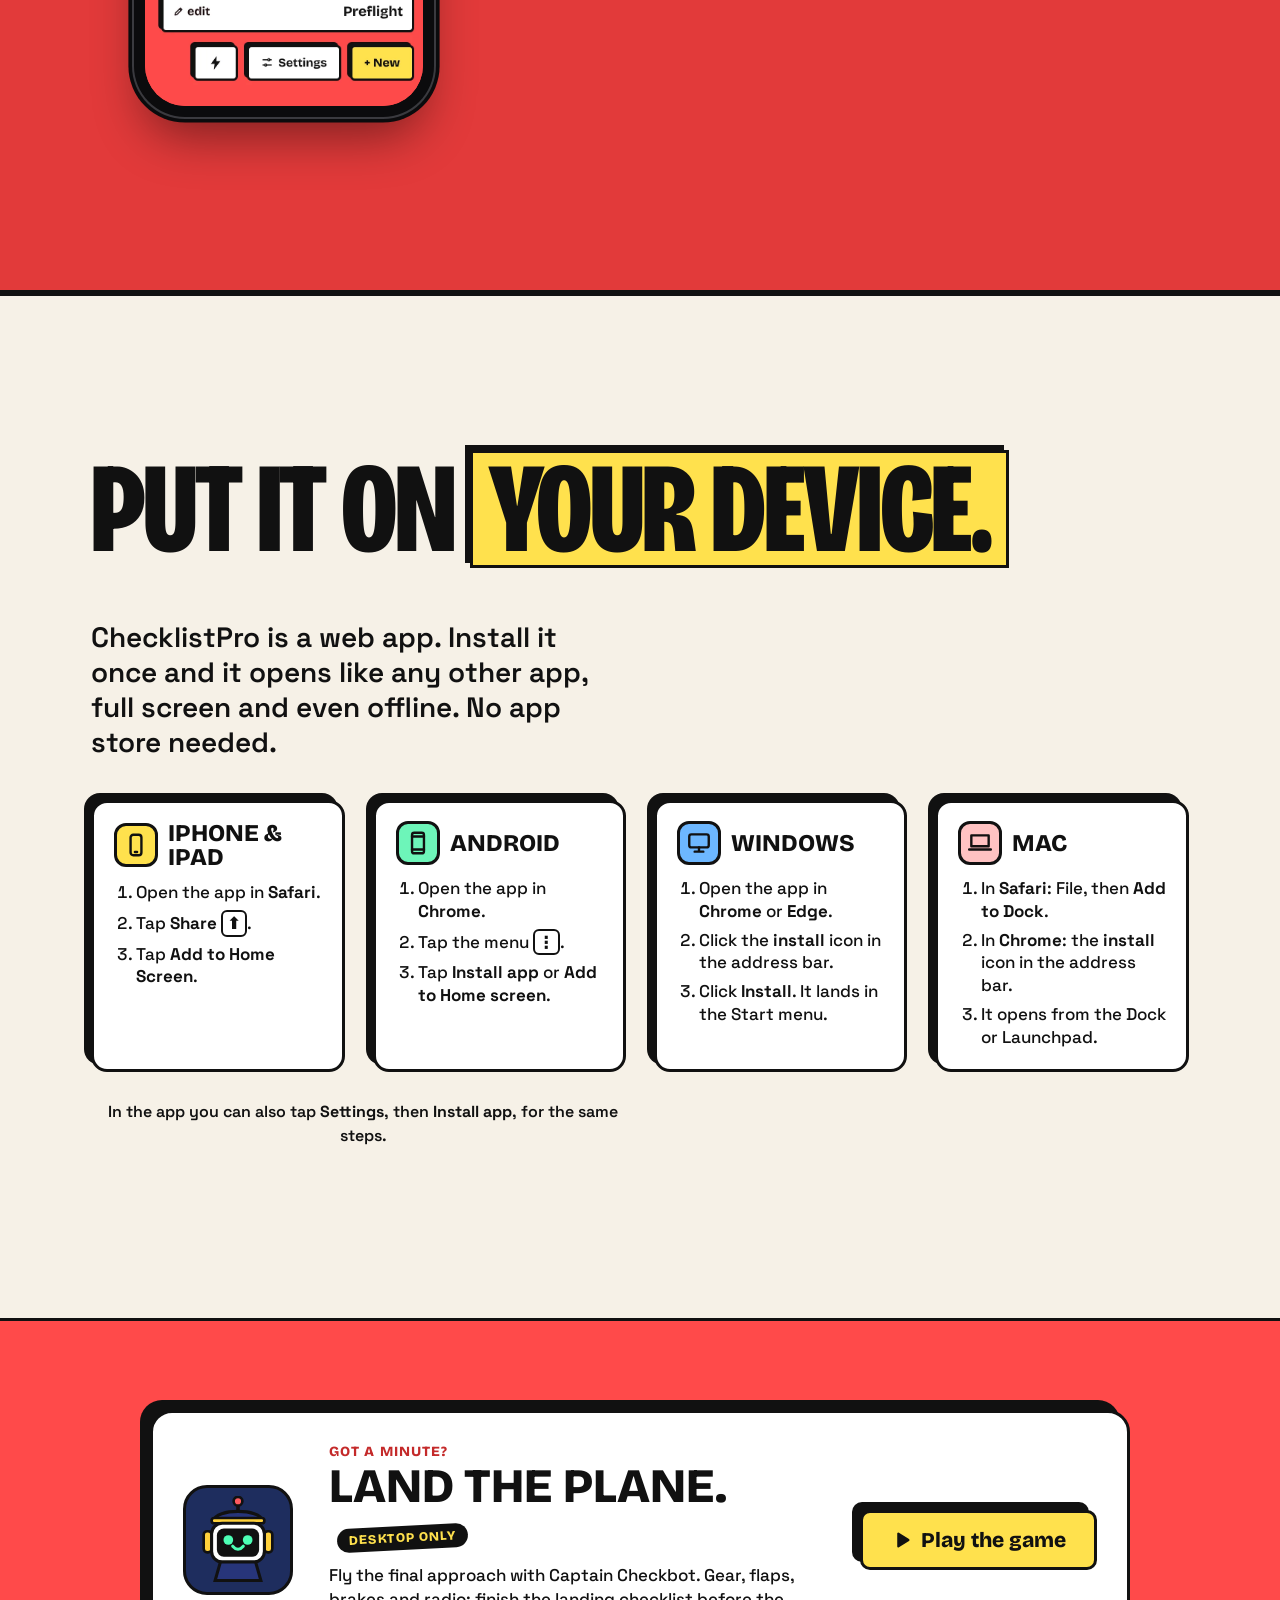
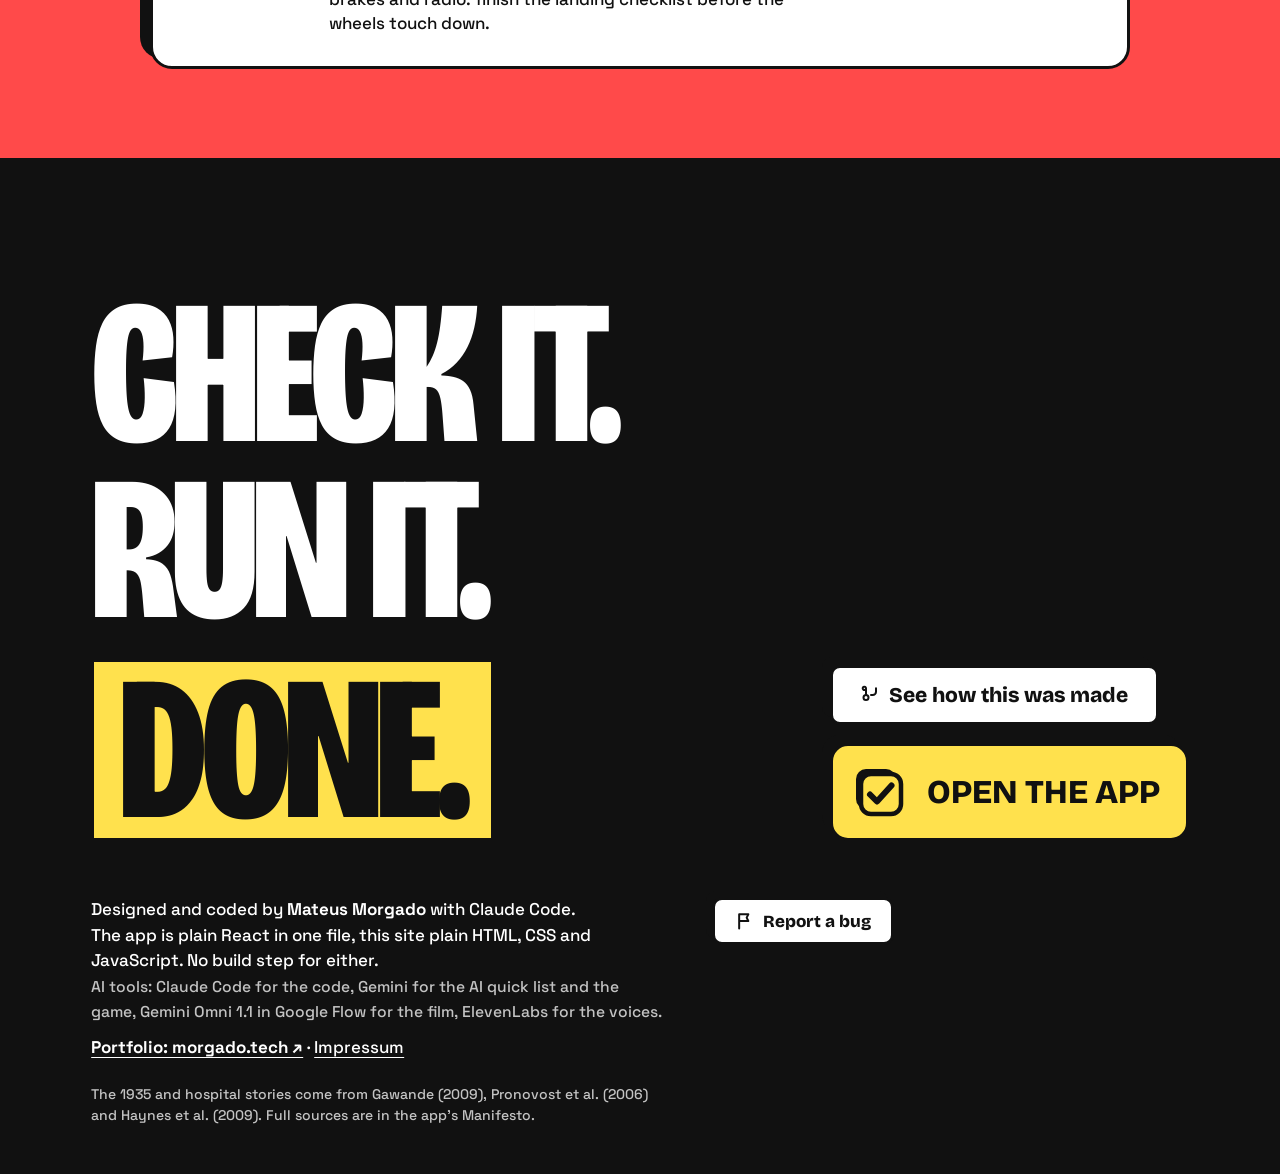
==== commit 638893dc: "Saved lists: match the app's run look and throw things at Alex Ticked items turn green and fade, the" ====
--- a/index.html
+++ b/index.html
@@ -172,6 +172,7 @@
       </div>
       <div class="ls-alex reveal" aria-hidden="true">
         <div class="ls-bubble" id="ls-bubble" data-no-i18n><small>Alex</small><span id="ls-say"></span><i class="caret"></i></div>
+        <div class="ls-fly" id="ls-fly"></div>
         <div class="ls-fig" id="ls-fig">
           <i class="ls-puff" id="ls-puff"></i>
           <img src="img/lists/alex-idle.webp" data-k="idle" class="on" alt="" width="720" height="880" loading="lazy" decoding="async">
@@ -180,6 +181,8 @@
           <img src="img/lists/alex-leave.webp" data-k="leave" alt="" width="720" height="880" loading="lazy" decoding="async">
           <img src="img/lists/alex-mil.webp" data-k="mil" alt="" width="720" height="880" loading="lazy" decoding="async">
           <img src="img/lists/alex-mil-ok.webp" data-k="mil-ok" alt="" width="720" height="880" loading="lazy" decoding="async">
+          <img src="img/lists/alex-holiday-ok.webp" data-k="holiday-ok" alt="" width="720" height="880" loading="lazy" decoding="async">
+          <img src="img/lists/alex-leave-bonk.webp" data-k="leave-bonk" alt="" width="720" height="880" loading="lazy" decoding="async">
         </div>
       </div>
     </div>
@@ -622,10 +625,10 @@
         <div class="jf-bar" aria-hidden="true"><i id="jw-fill"></i></div>
       </div>
       <dl class="jf-stats jw-stats">
-        <div><dt>Prompts from Mateus</dt><dd data-to="200" data-pre="≈ ">≈ 200</dd></div>
-        <div><dt>Steps by Claude Code</dt><dd data-to="1500" data-pre="≈ ">≈ 1500</dd></div>
-        <div><dt>Commits</dt><dd data-to="116">116</dd></div>
-        <div><dt>Hours of work</dt><dd data-to="40" data-pre="≈ ">≈ 40</dd></div>
+        <div><dt>Prompts from Mateus</dt><dd data-to="69">69</dd></div>
+        <div><dt>Steps by Claude Code</dt><dd data-to="497">497</dd></div>
+        <div><dt>Commits</dt><dd data-to="75">75</dd></div>
+        <div><dt>Hours of work</dt><dd data-to="14" data-pre="≈ ">≈ 14</dd></div>
       </dl>
     </div>
     <div class="jf" id="jf">
--- a/css/site.css
+++ b/css/site.css
@@ -1323,3 +1323,20 @@
 .ls-run.done .ls-big { animation: ls-hop .6s cubic-bezier(.3, 1.4, .5, 1); }
 .ls-run .a-items { margin-top: 0; }
 @media (prefers-reduced-motion: reduce) { .ls-big { animation: none !important; } }
+/* saved lists: the run looks like the app now (green ticked items that fade, a yellow NEXT item), and things fly around Alex */
+.ls-run .a-items li { transition: background .25s; }
+.ls-run .a-items li.on { background: var(--mint); }
+.ls-run .a-items li.on span { opacity: .6; text-decoration: line-through; text-decoration-thickness: .5cqw; }
+.ls-run .a-items li.next { background: var(--yellow); }
+.ls-next { display: none; margin-right: auto; flex: none; font: 700 2.7cqw var(--body); letter-spacing: .08em; text-transform: uppercase; background: var(--ink); color: var(--yellow); padding: .7cqw 2cqw; border-radius: 99px; }
+.ls-run .a-items li.next .ls-next { display: inline-block; }
+.ls-run .a-prog.full .a-bar { background: var(--mint); }
+.ls-fly { position: absolute; inset: 0; z-index: 4; pointer-events: none; }
+.ls-thing { position: absolute; left: 0; top: 0; object-fit: contain; filter: drop-shadow(0 6px 6px rgba(0, 40, 20, .25)); }
+.ls-robot { position: absolute; bottom: 0; width: 74%; aspect-ratio: 540 / 660; object-fit: contain; }
+.ls-bonk { position: absolute; width: 0; height: 0; }
+.ls-bonk::before { content: '✦'; position: absolute; left: -.5em; top: -.5em; font: 800 44px/1 var(--display); color: var(--yellow); -webkit-text-stroke: 2px var(--ink); animation: ls-bonk .55s ease-out forwards; }
+@keyframes ls-bonk { 0% { transform: scale(.2) rotate(0); opacity: 1; } 60% { transform: scale(1.3) rotate(40deg); opacity: 1; } 100% { transform: scale(1.5) rotate(60deg); opacity: 0; } }
+.ls-fig img.on.flinch { animation: ls-flinch .5s cubic-bezier(.3, 1.5, .5, 1); }
+@keyframes ls-flinch { 25% { transform: scale(1.06, .9) rotate(-4deg); } 60% { transform: scale(.97, 1.04) rotate(2deg); } }
+@media (prefers-reduced-motion: reduce) { .ls-fly { display: none; } }
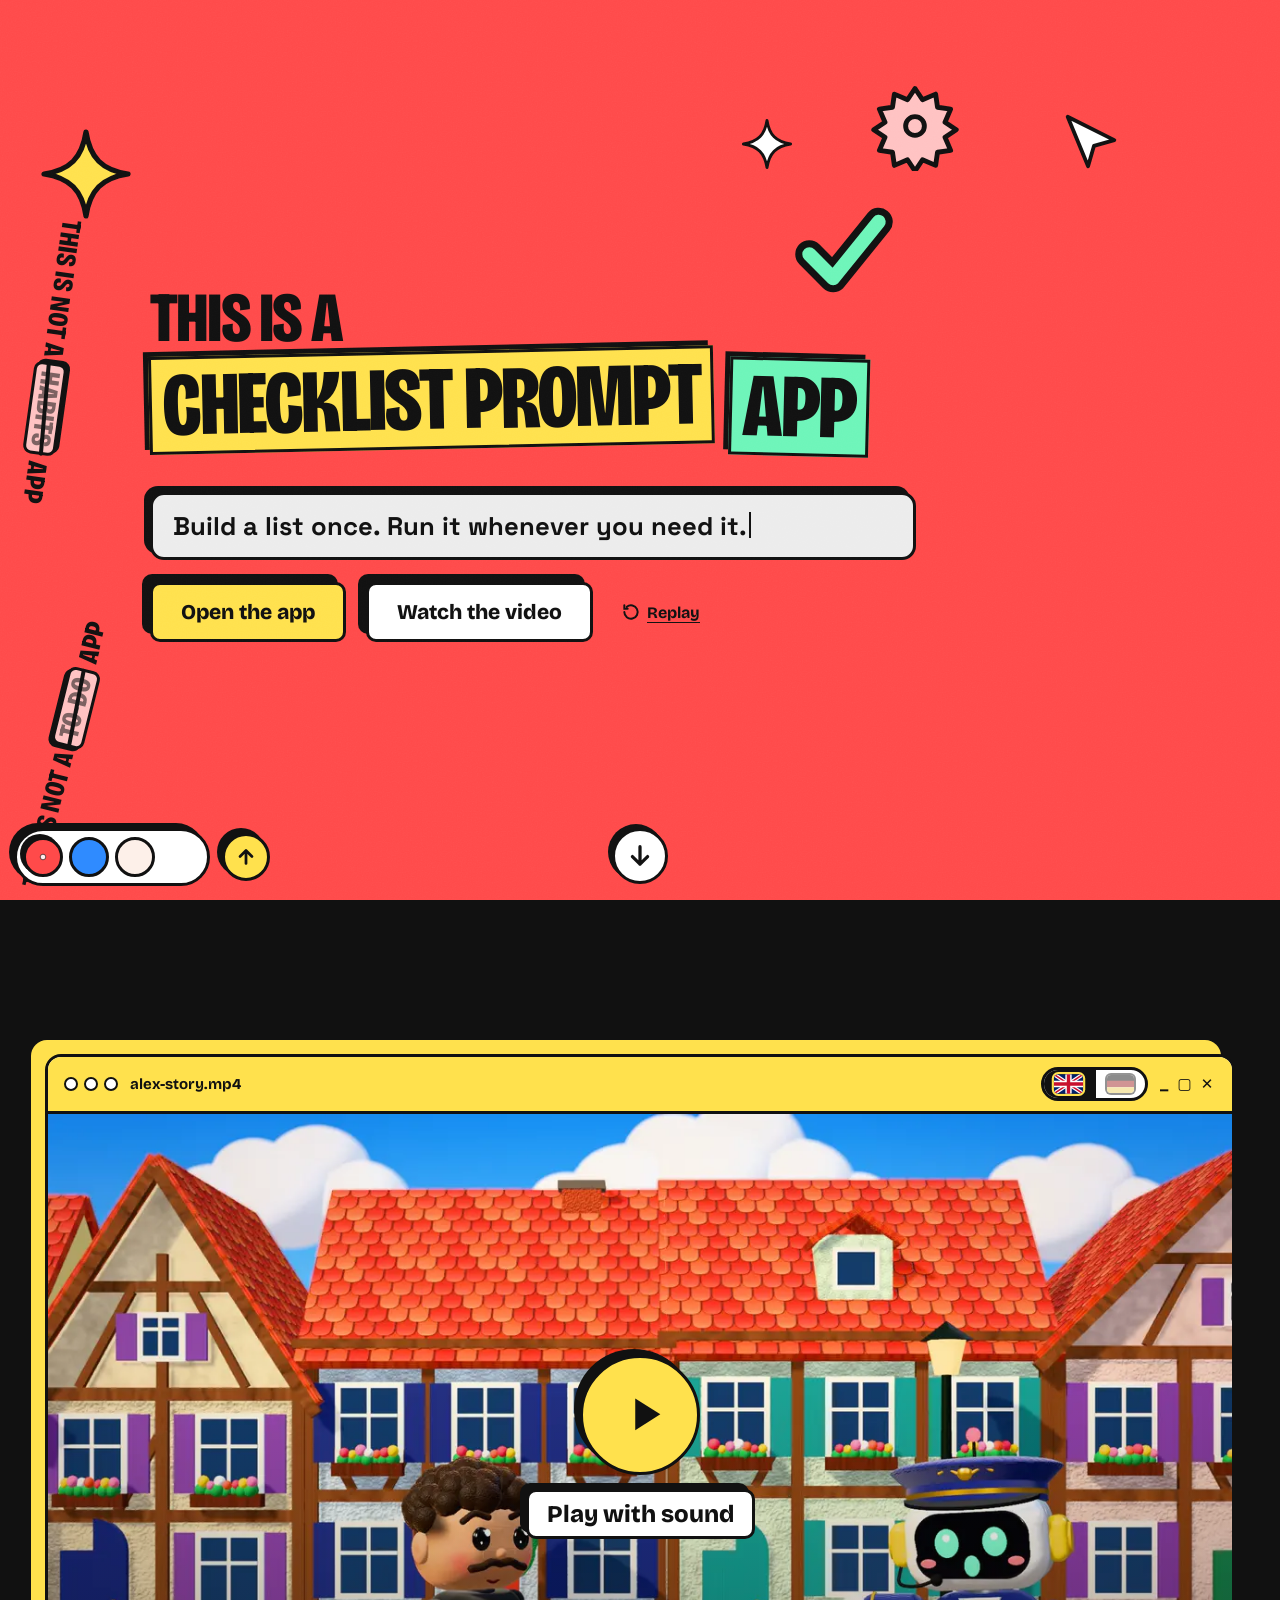
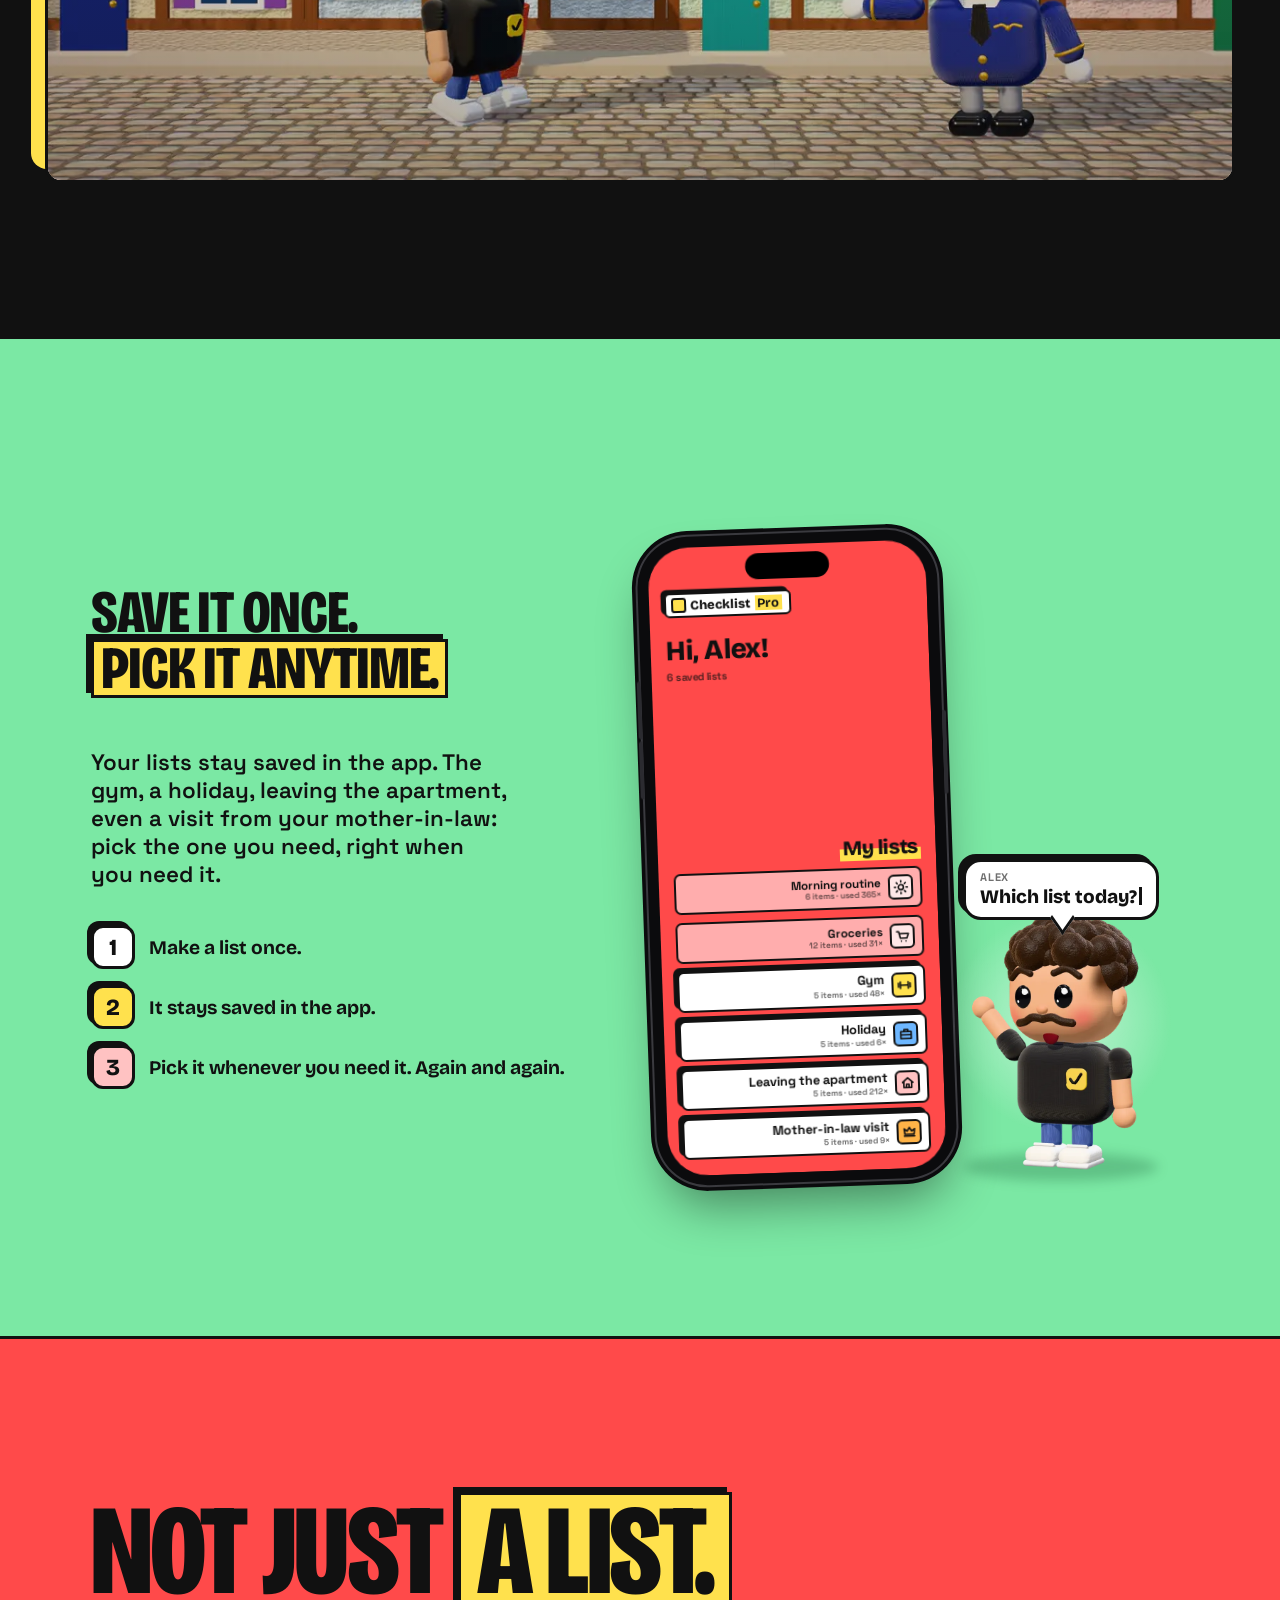
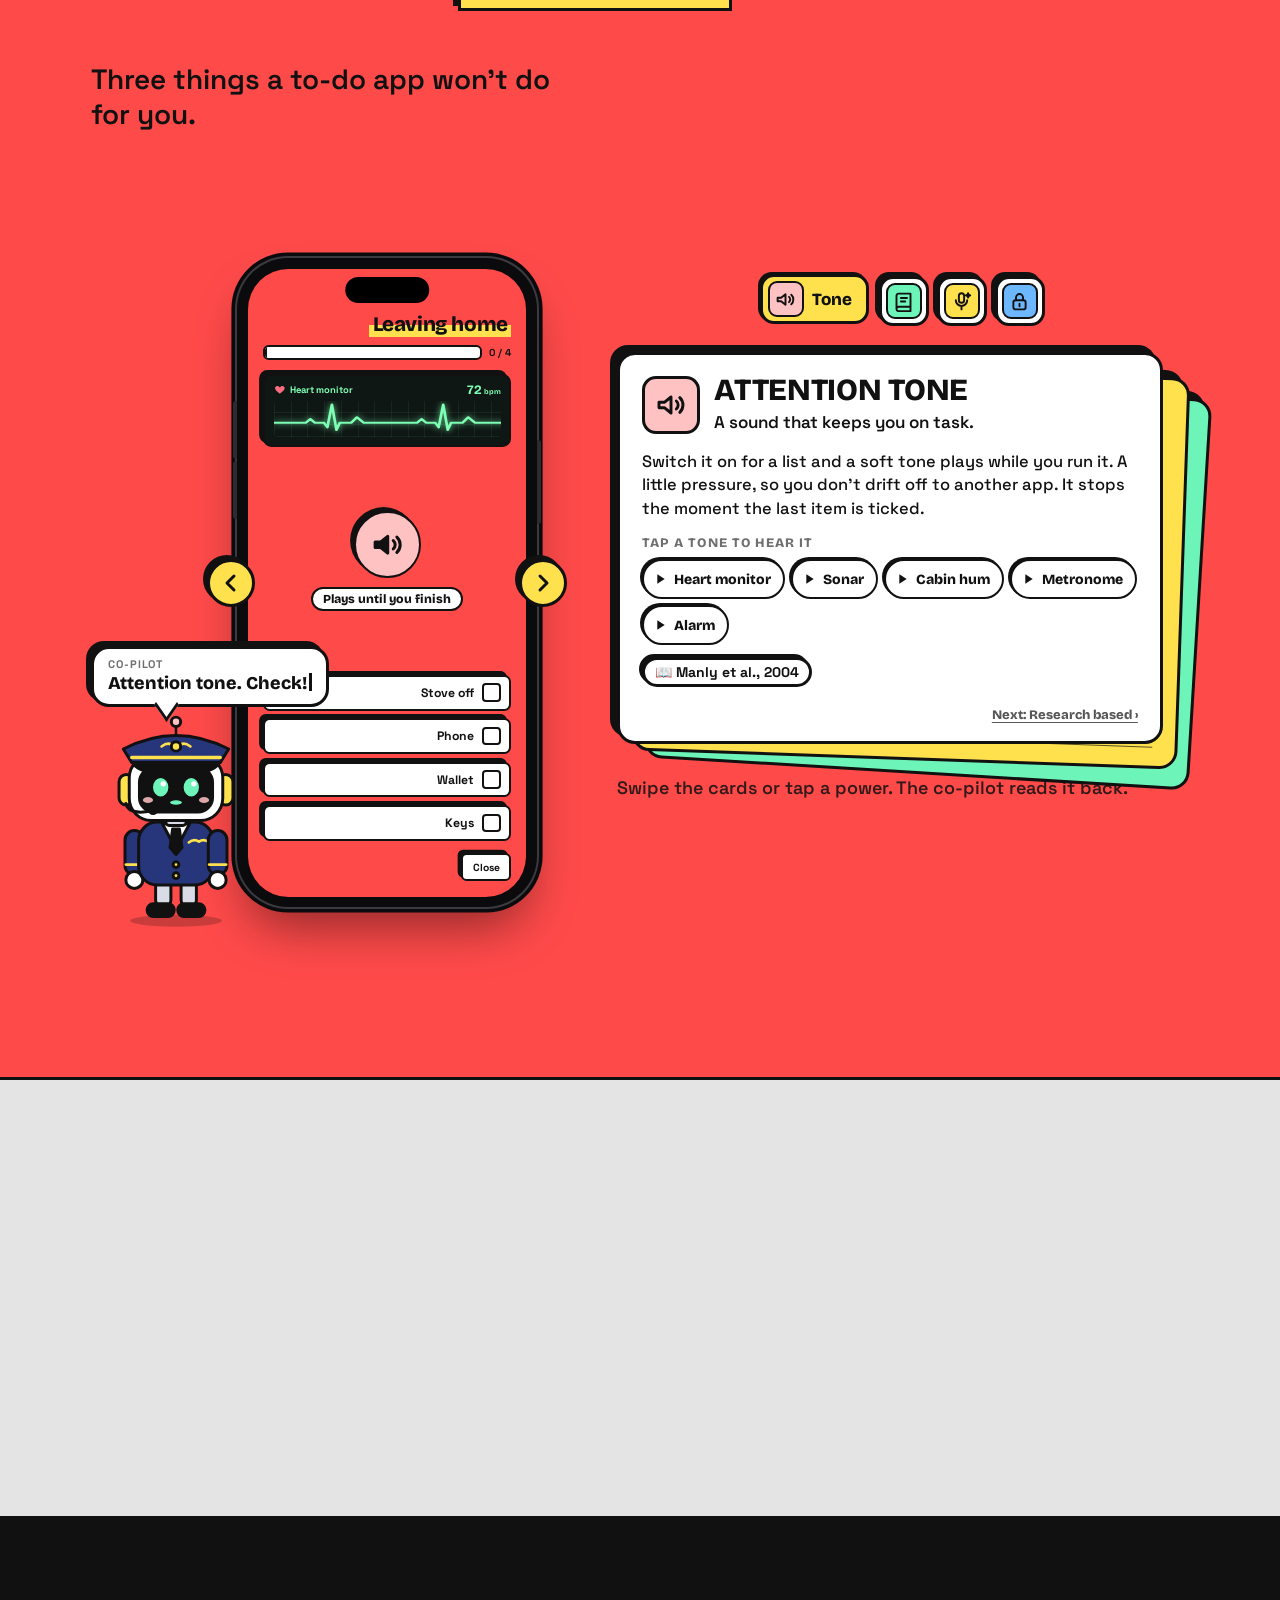
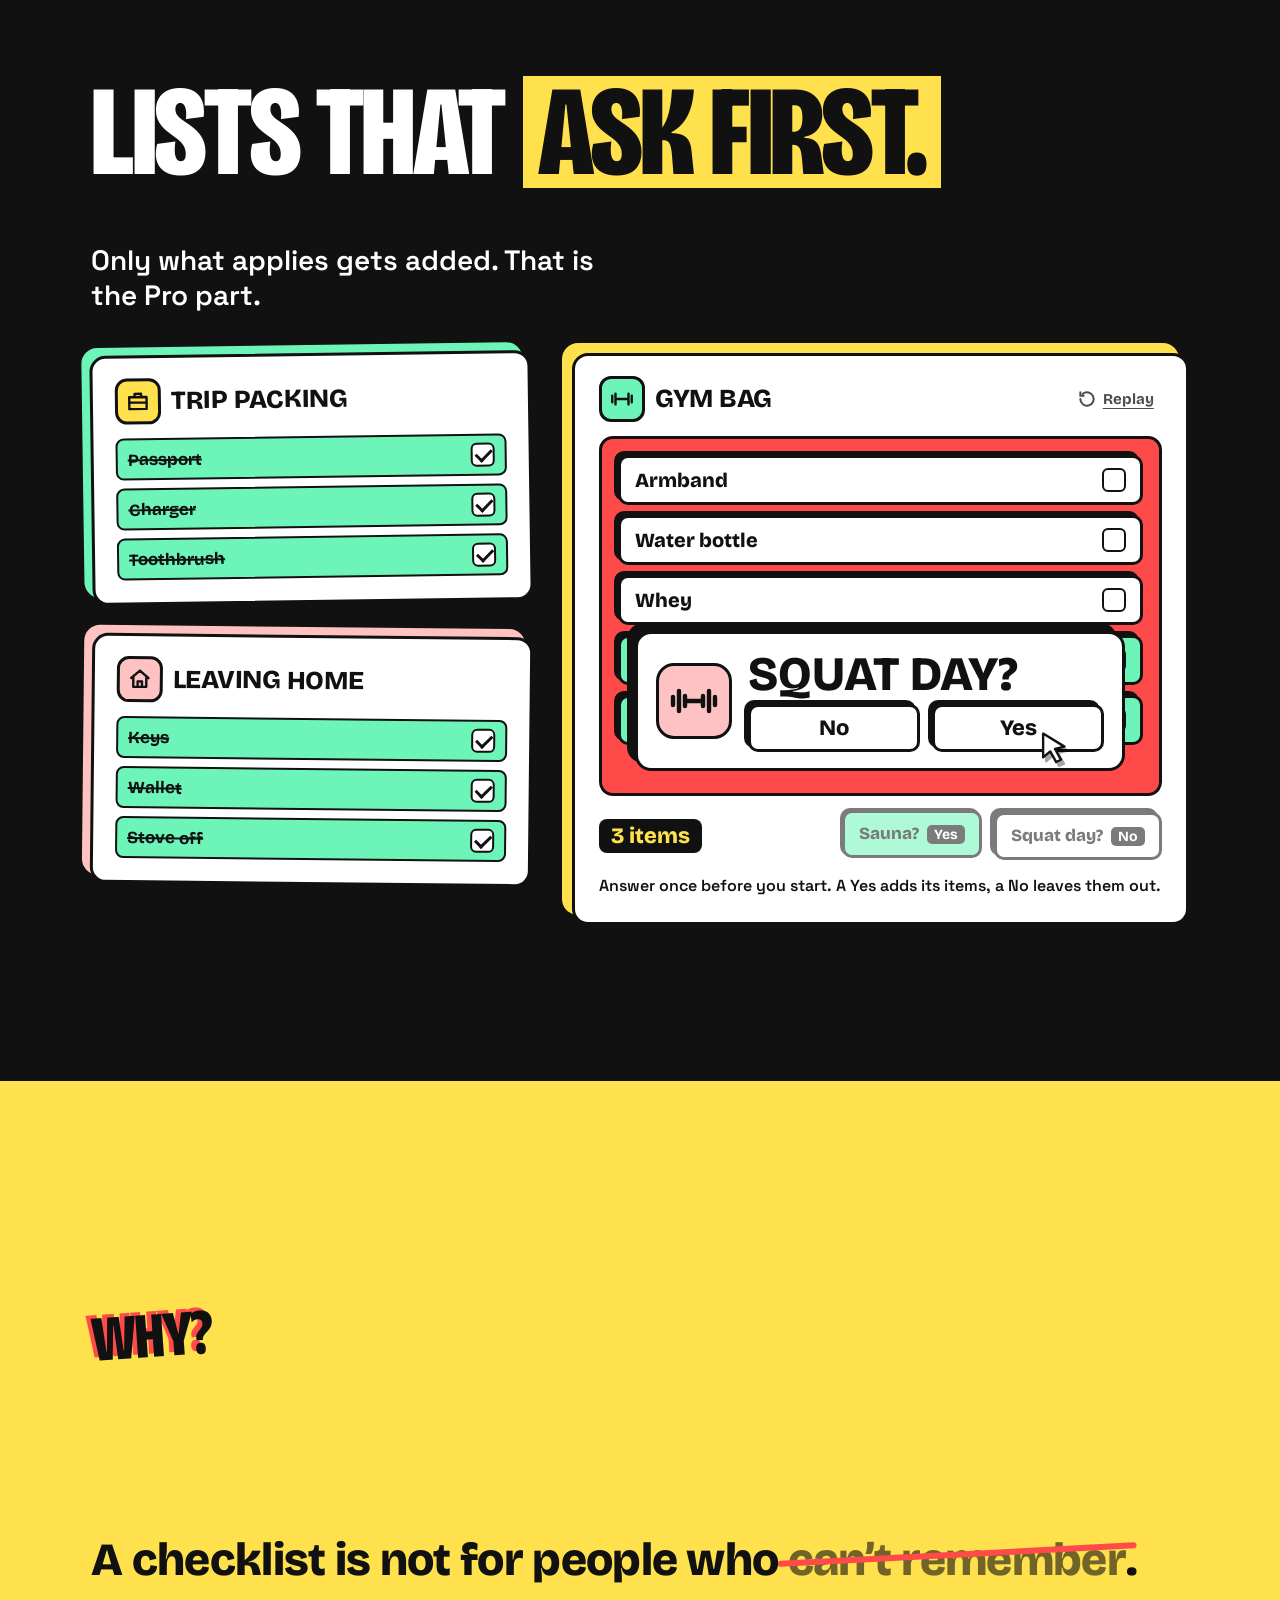
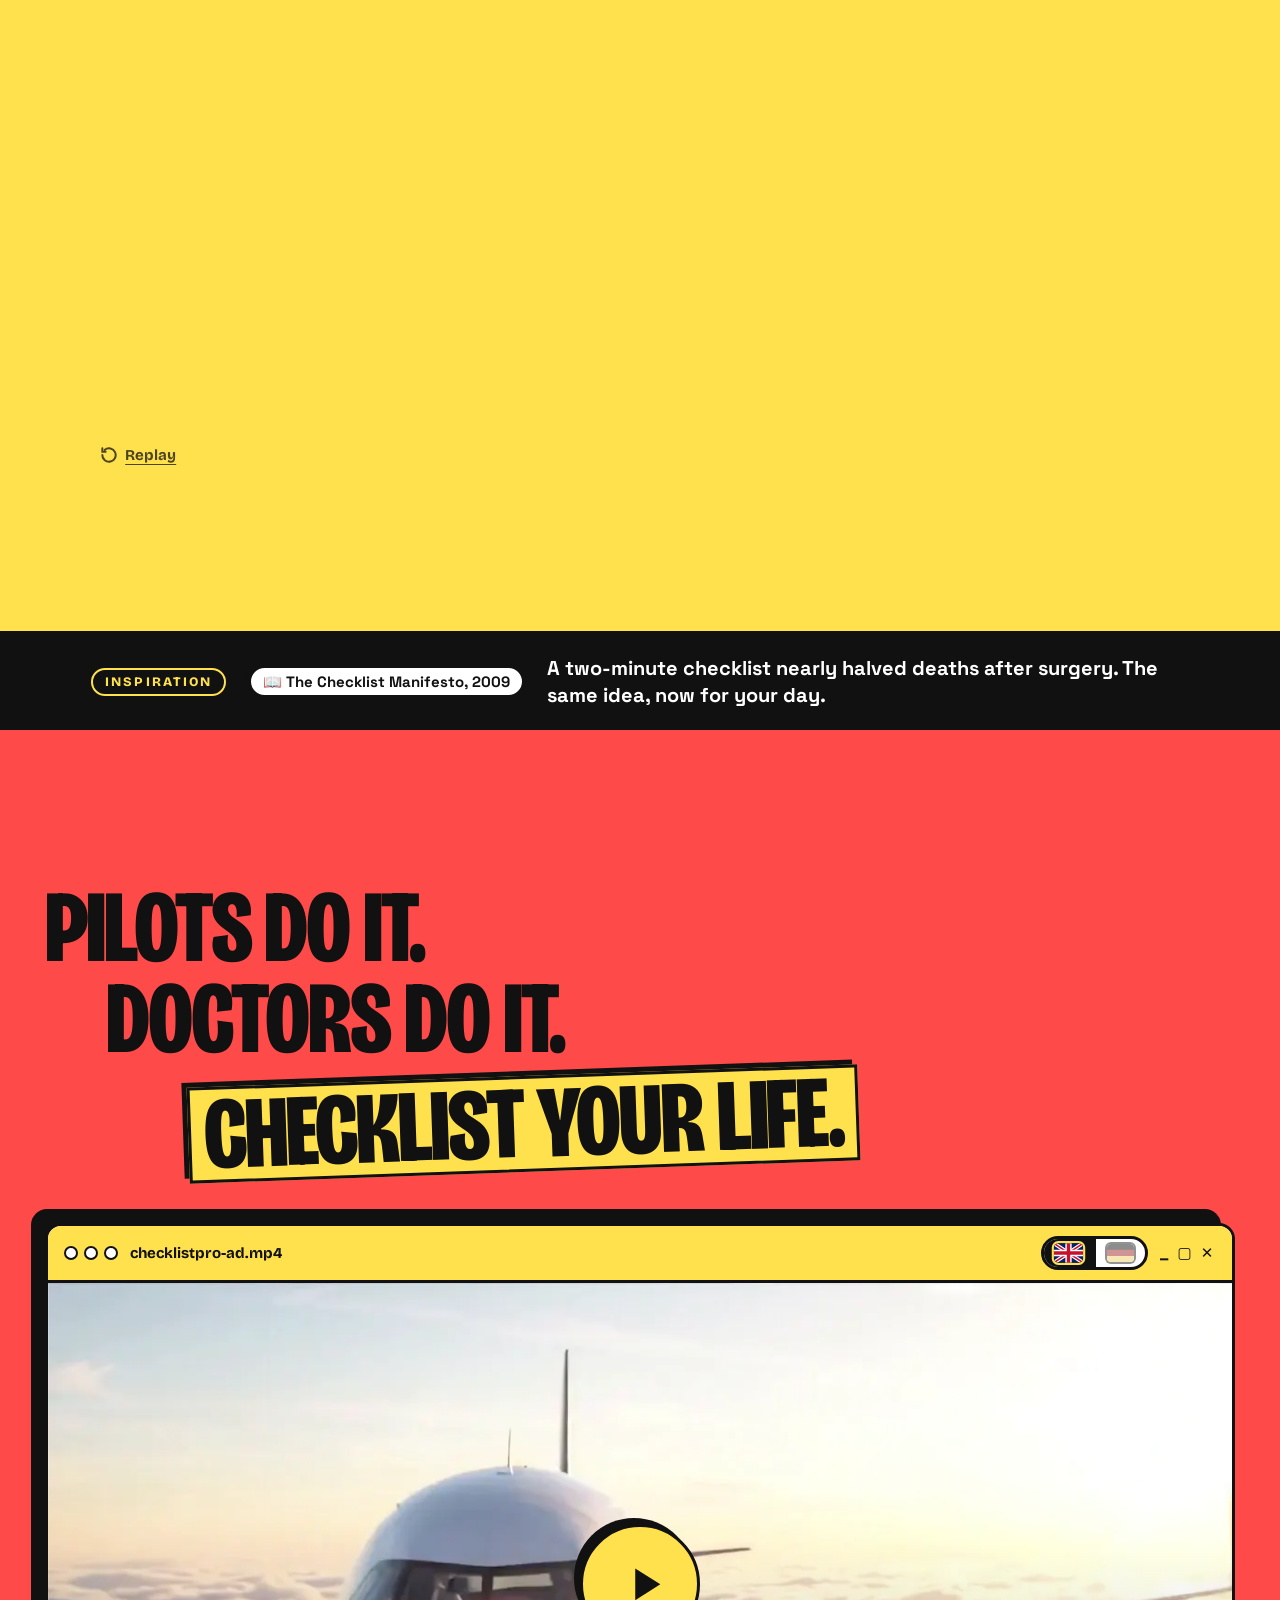
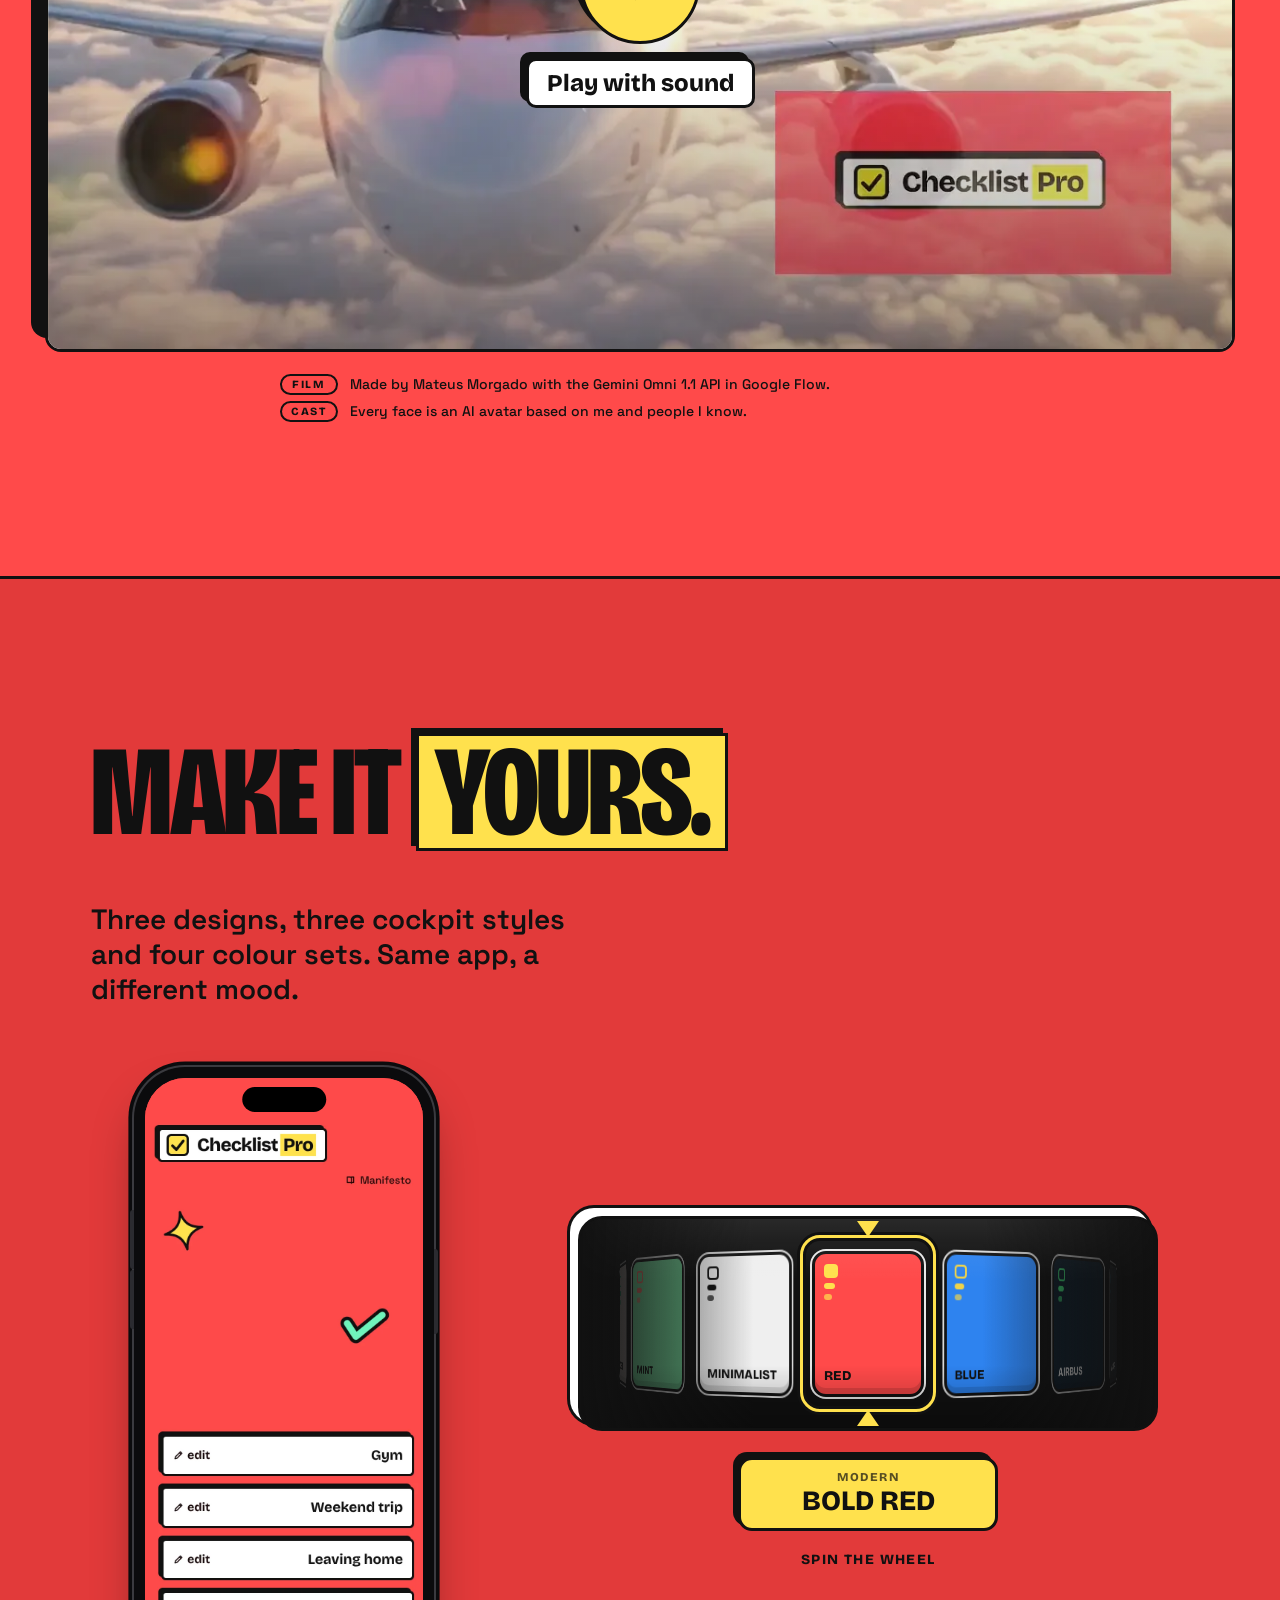
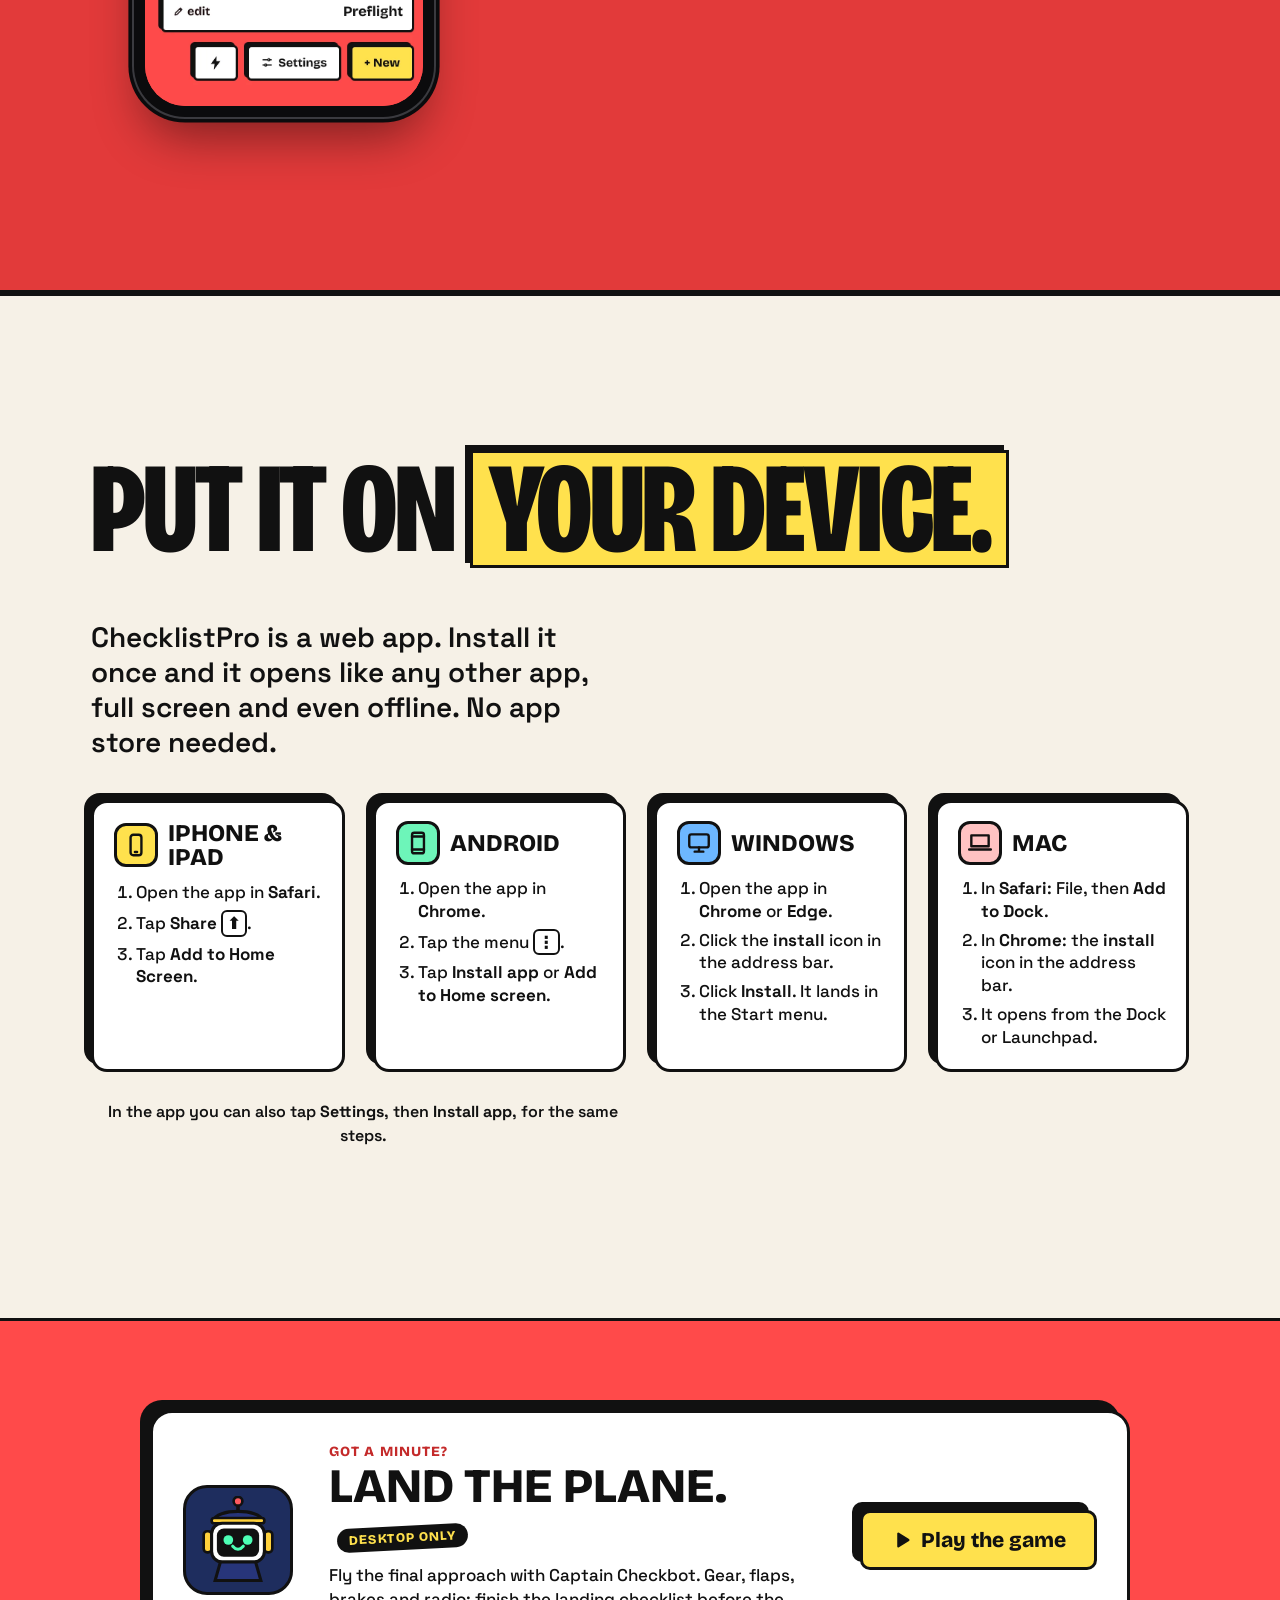
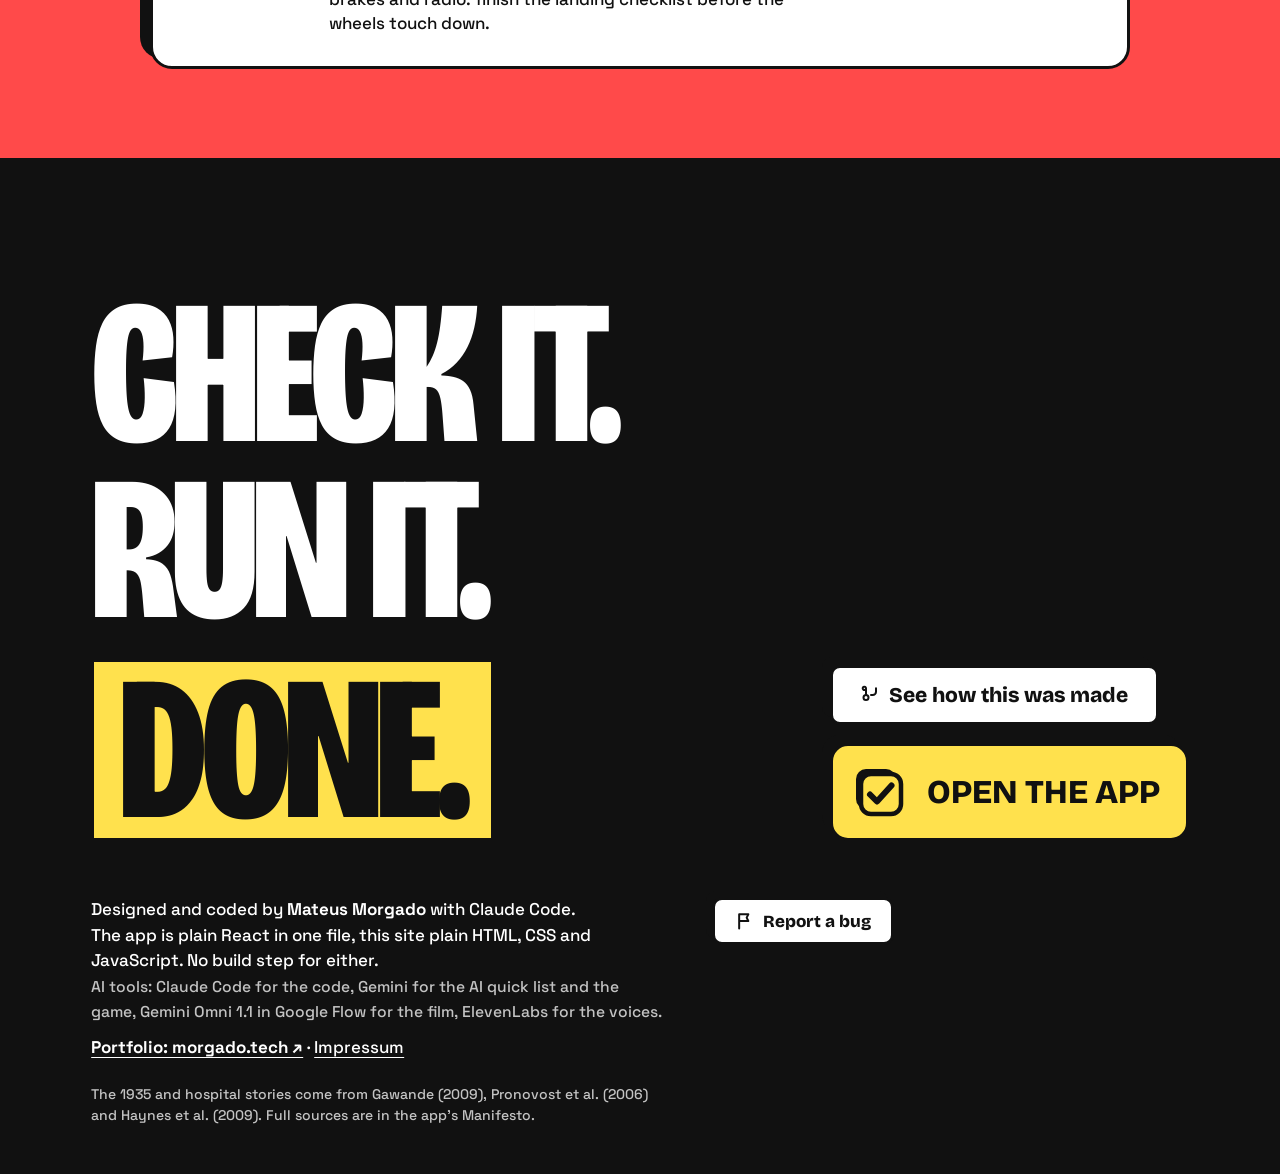
==== commit b14aa08e: "Merge pull request #26 from mateusmorgado/claude/work-tree-numbers Work tree: update the website sta" ====
--- a/index.html
+++ b/index.html
@@ -625,10 +625,10 @@
         <div class="jf-bar" aria-hidden="true"><i id="jw-fill"></i></div>
       </div>
       <dl class="jf-stats jw-stats">
-        <div><dt>Prompts from Mateus</dt><dd data-to="69">69</dd></div>
-        <div><dt>Steps by Claude Code</dt><dd data-to="497">497</dd></div>
-        <div><dt>Commits</dt><dd data-to="75">75</dd></div>
-        <div><dt>Hours of work</dt><dd data-to="14" data-pre="≈ ">≈ 14</dd></div>
+        <div><dt>Prompts from Mateus</dt><dd data-to="200" data-pre="≈ ">≈ 200</dd></div>
+        <div><dt>Steps by Claude Code</dt><dd data-to="1500" data-pre="≈ ">≈ 1500</dd></div>
+        <div><dt>Commits</dt><dd data-to="116">116</dd></div>
+        <div><dt>Hours of work</dt><dd data-to="40" data-pre="≈ ">≈ 40</dd></div>
       </dl>
     </div>
     <div class="jf" id="jf">
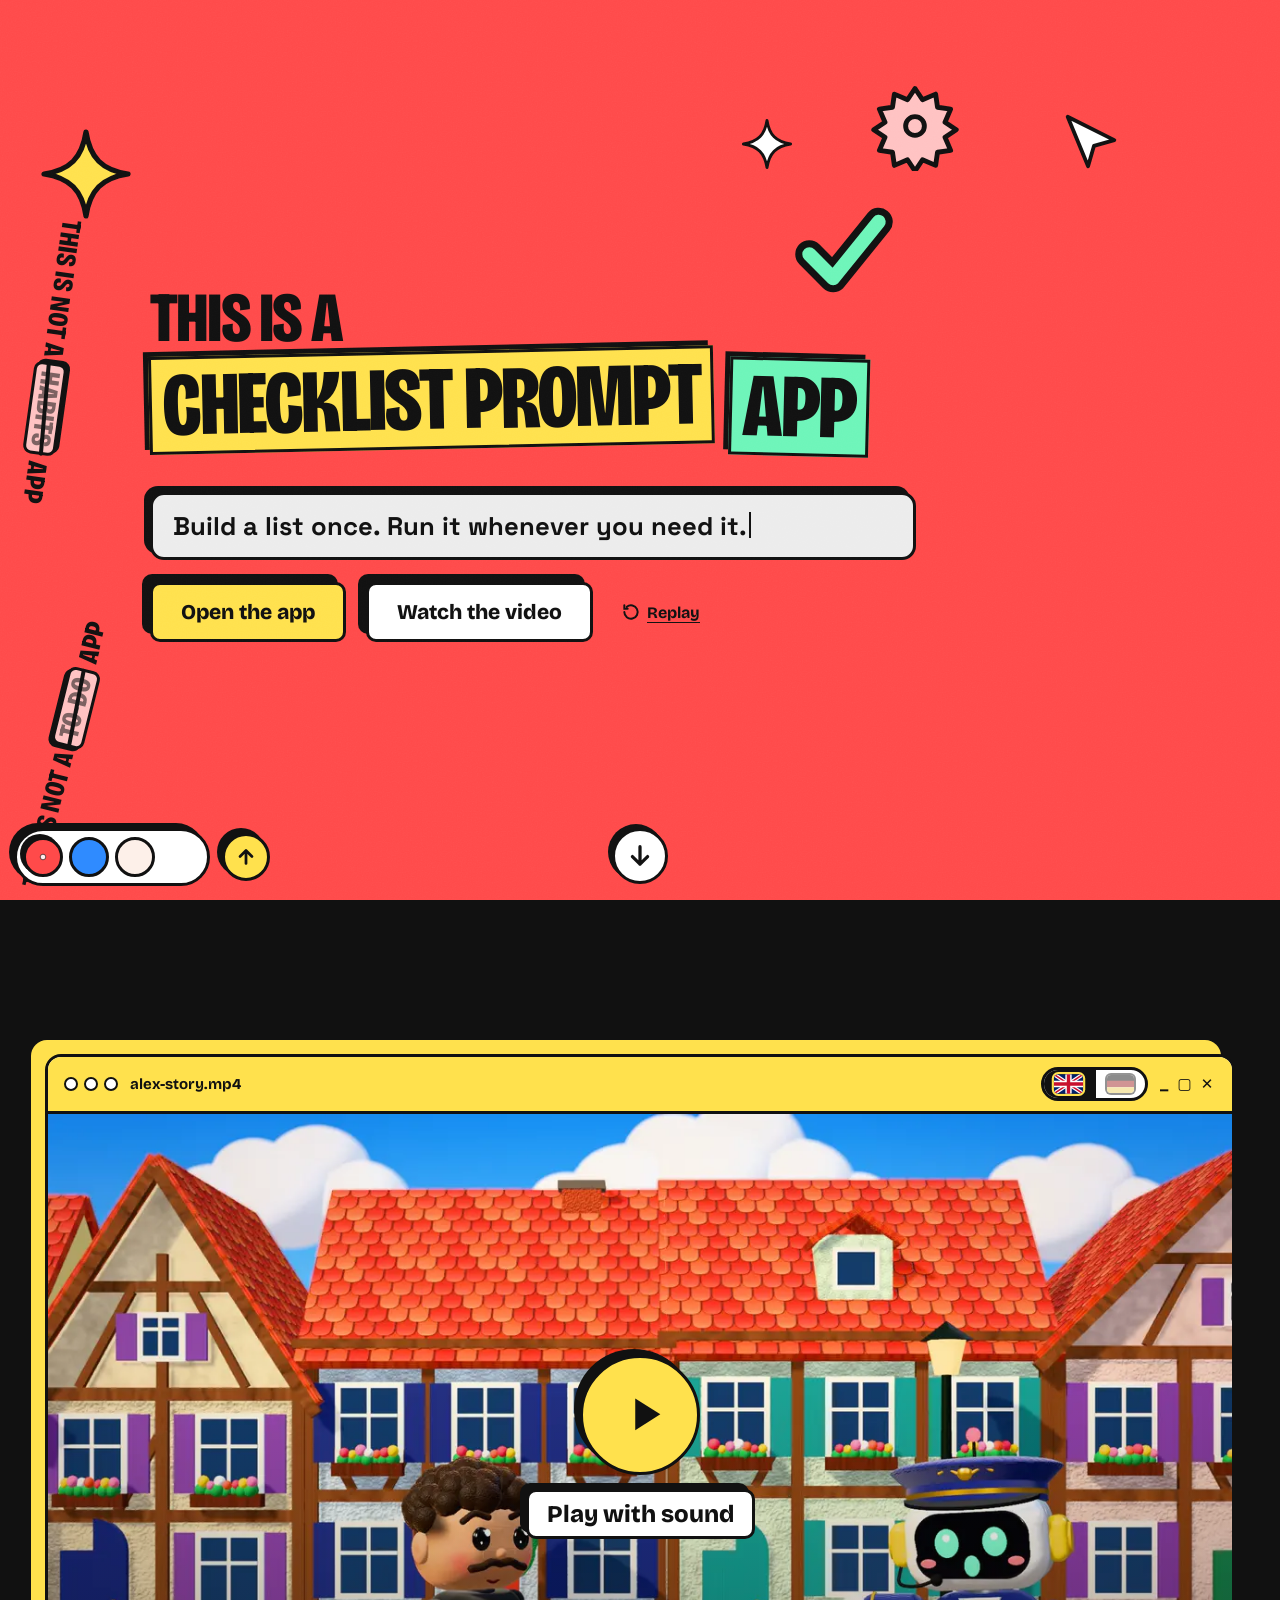
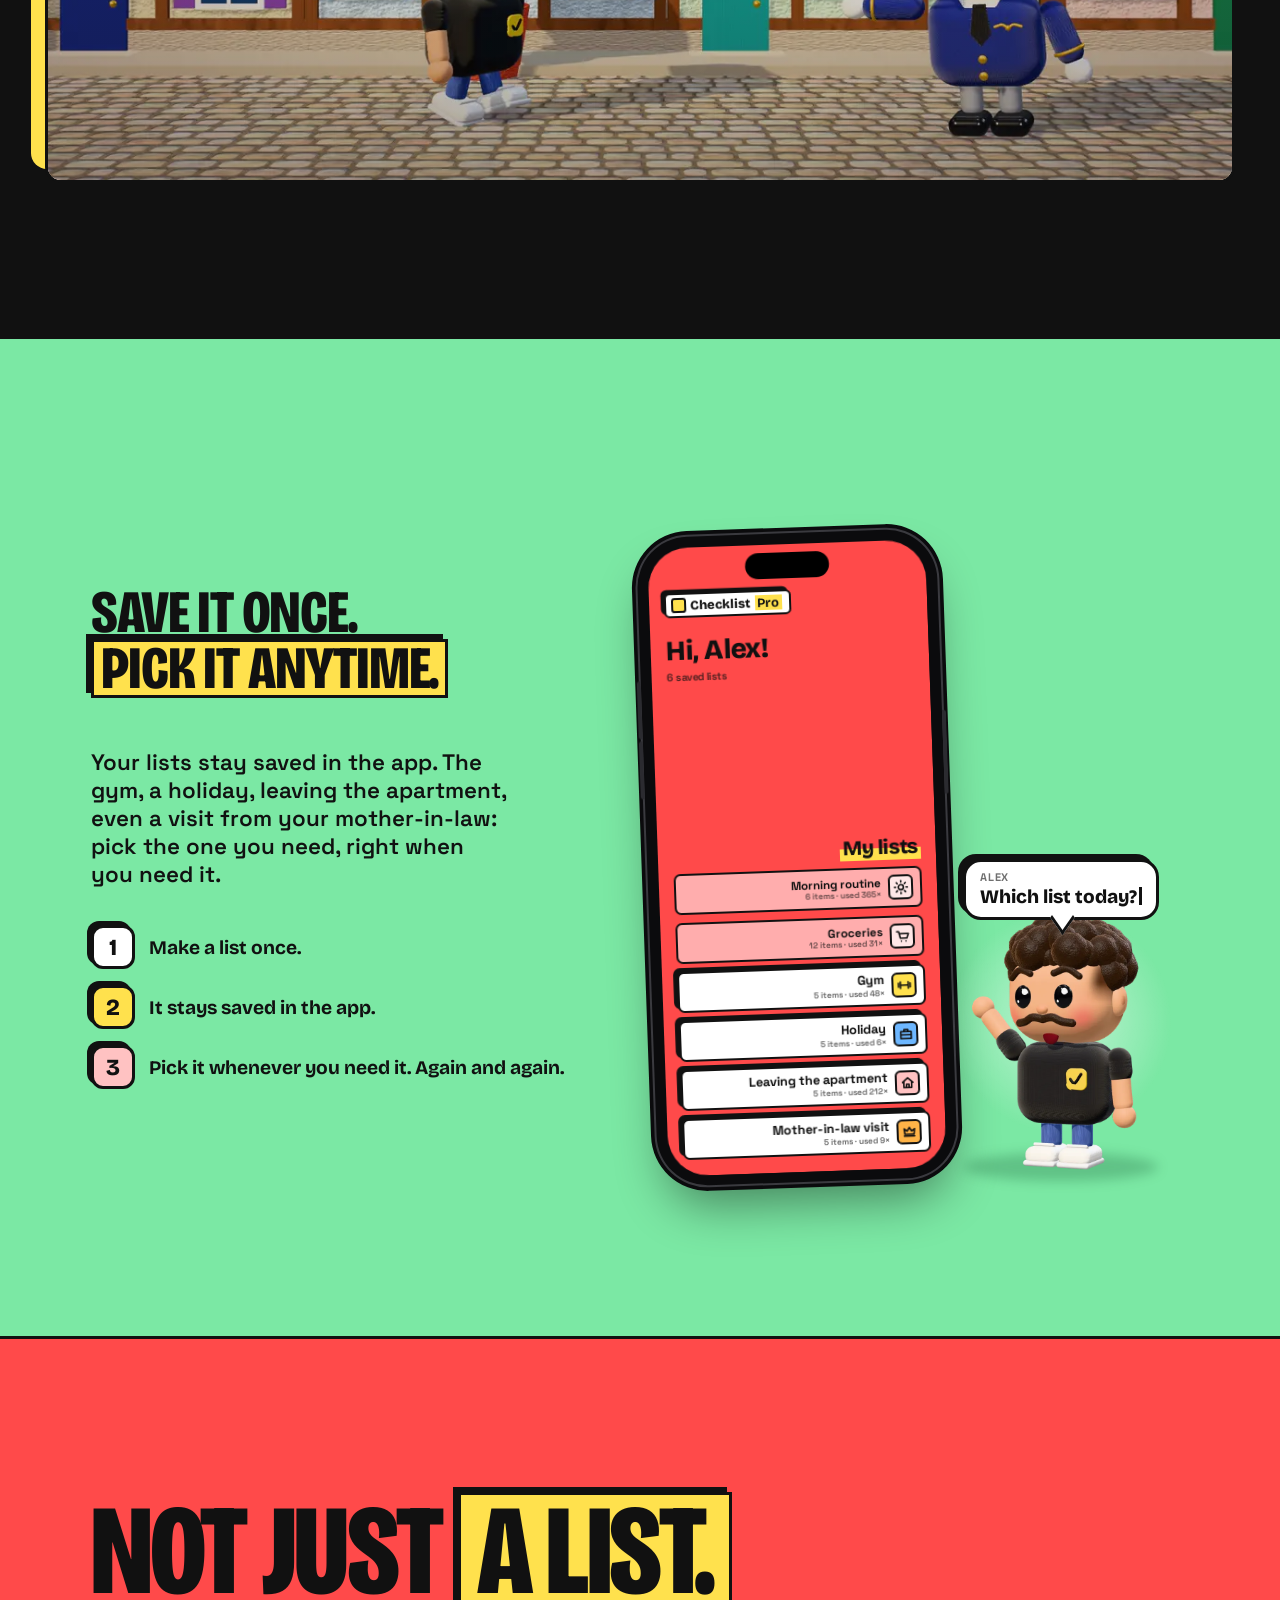
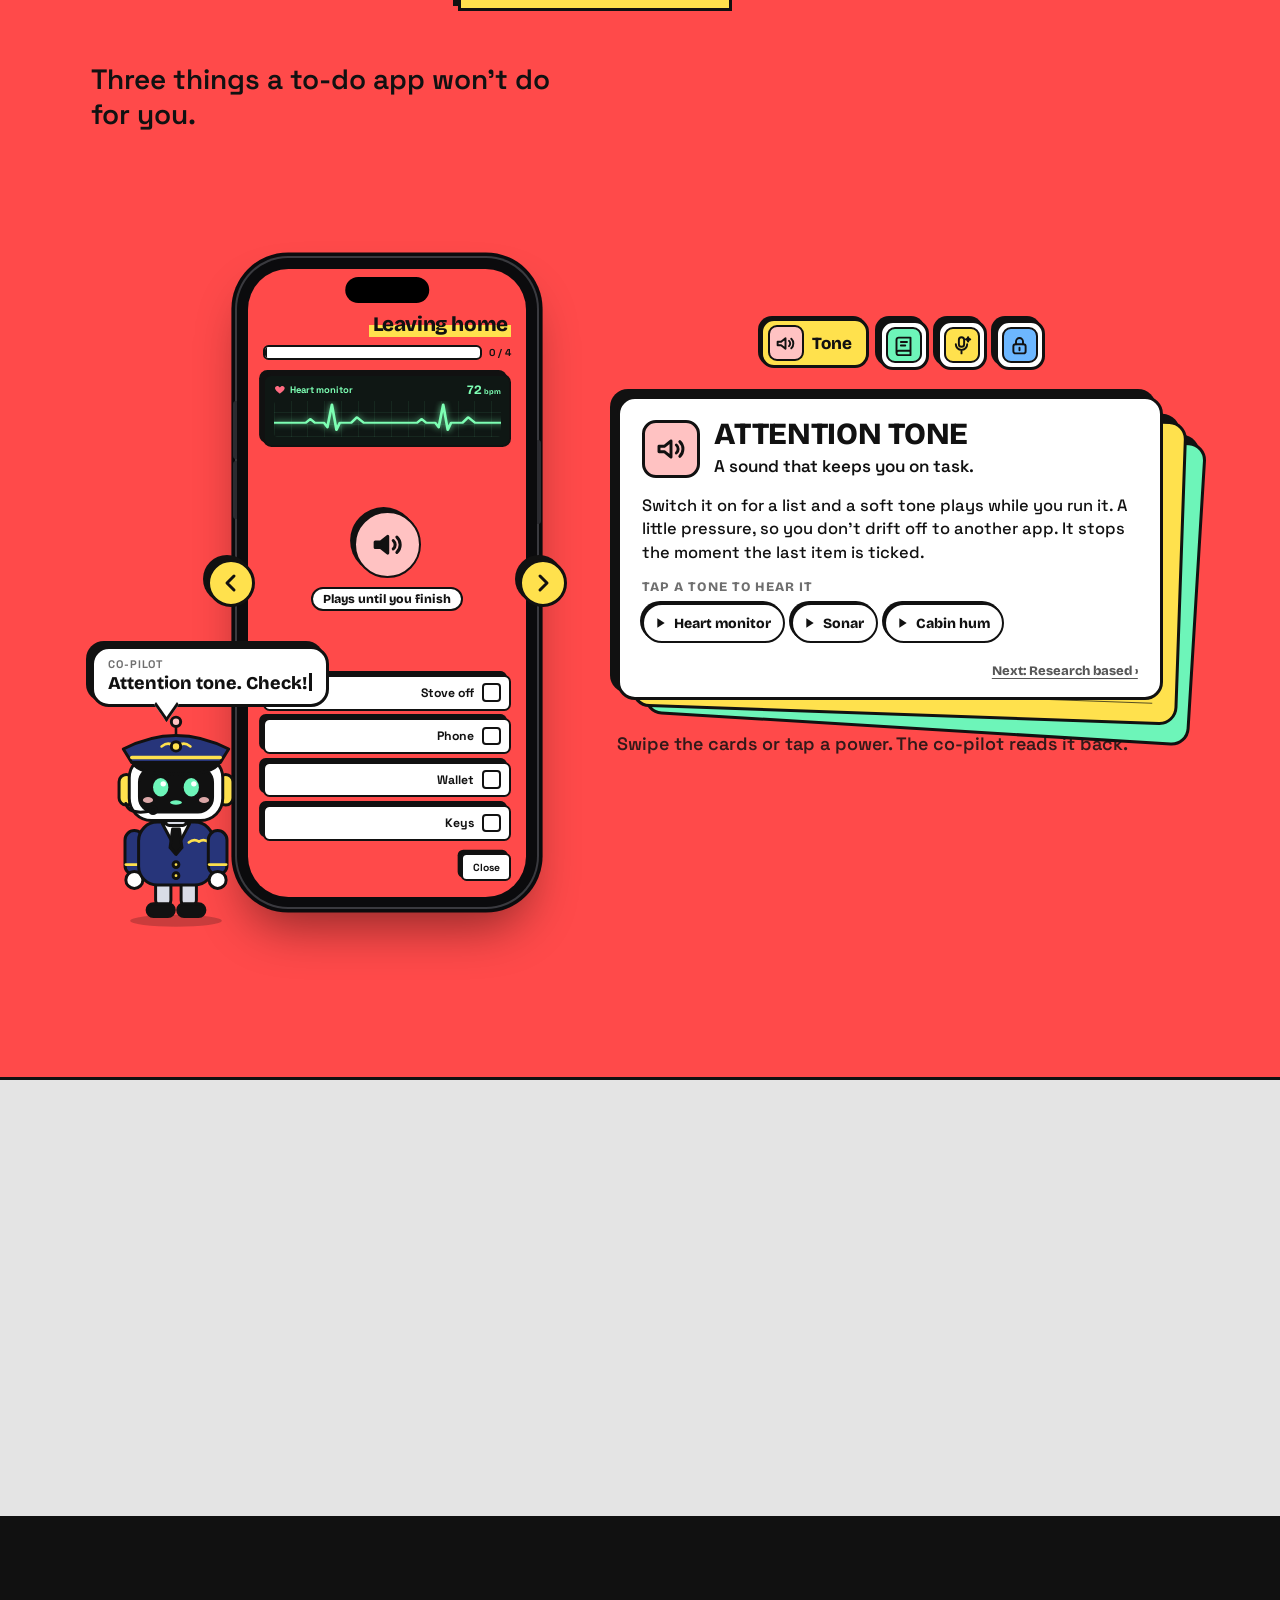
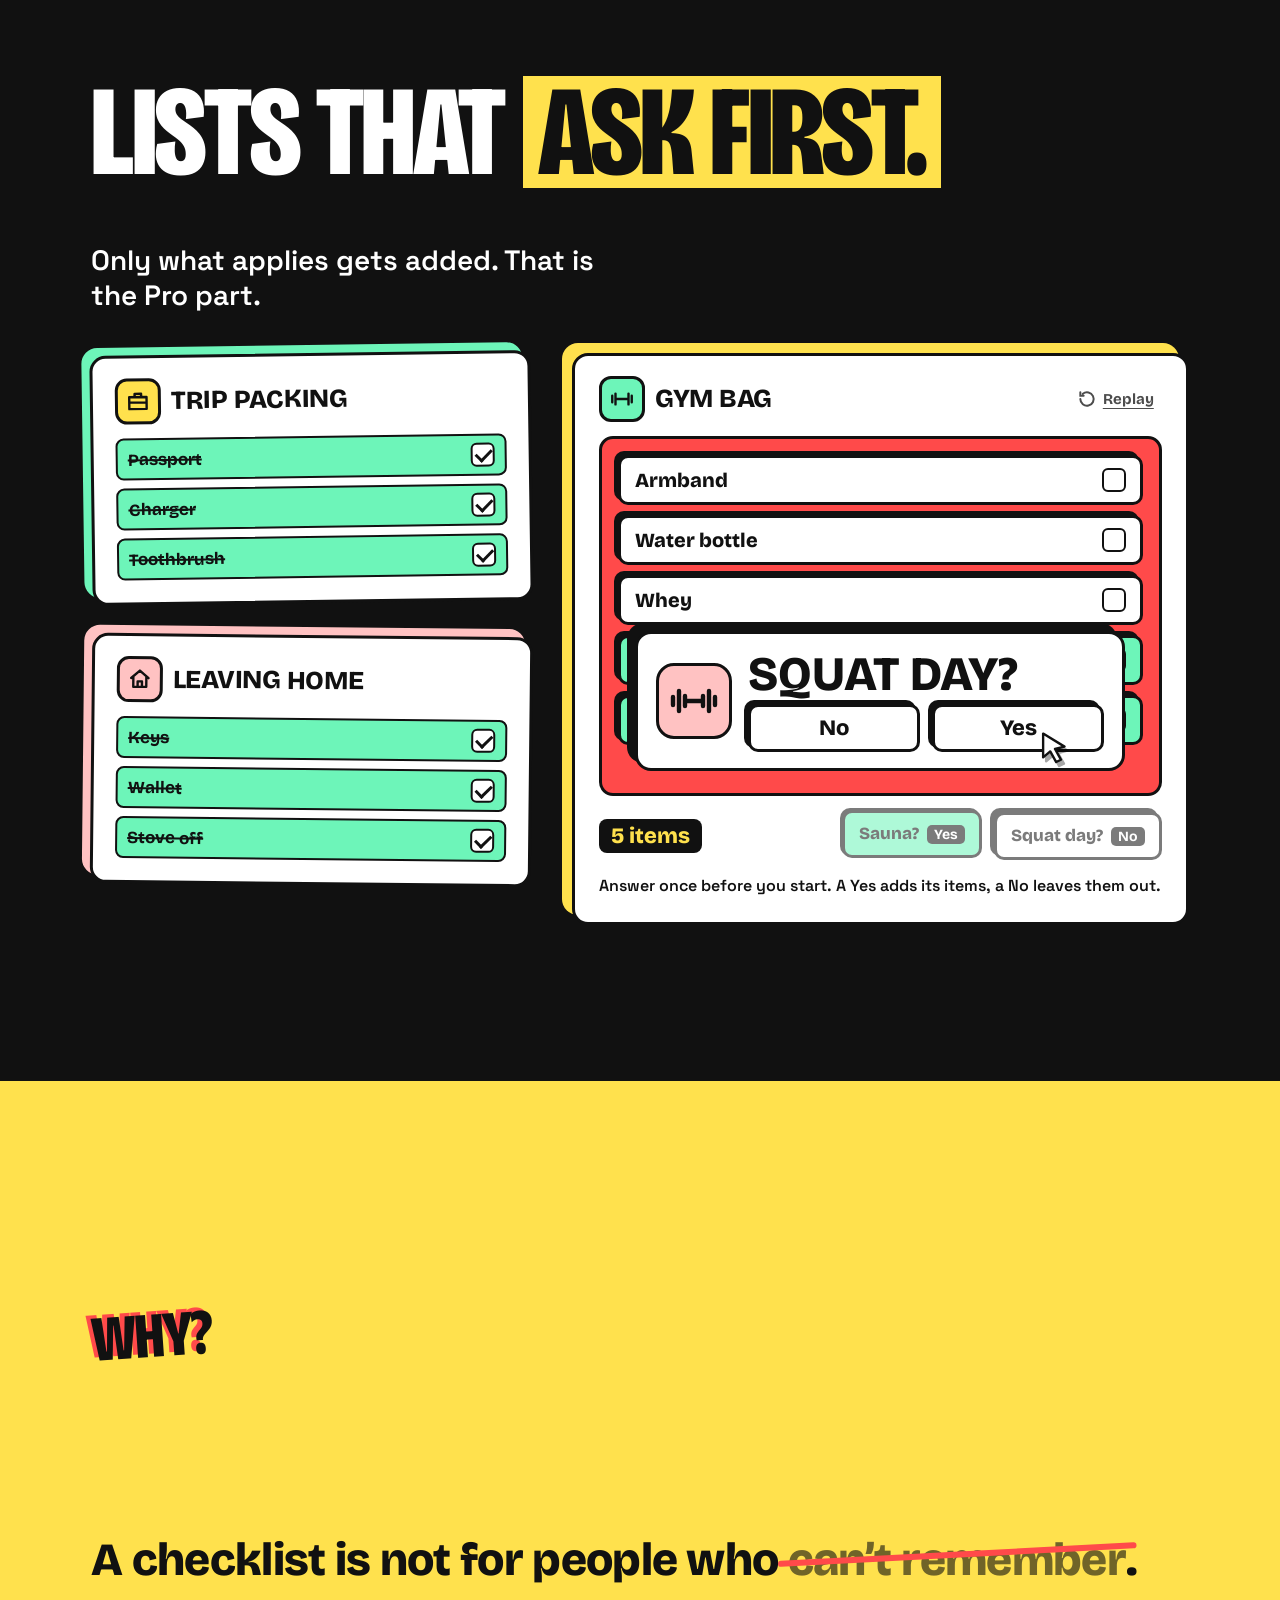
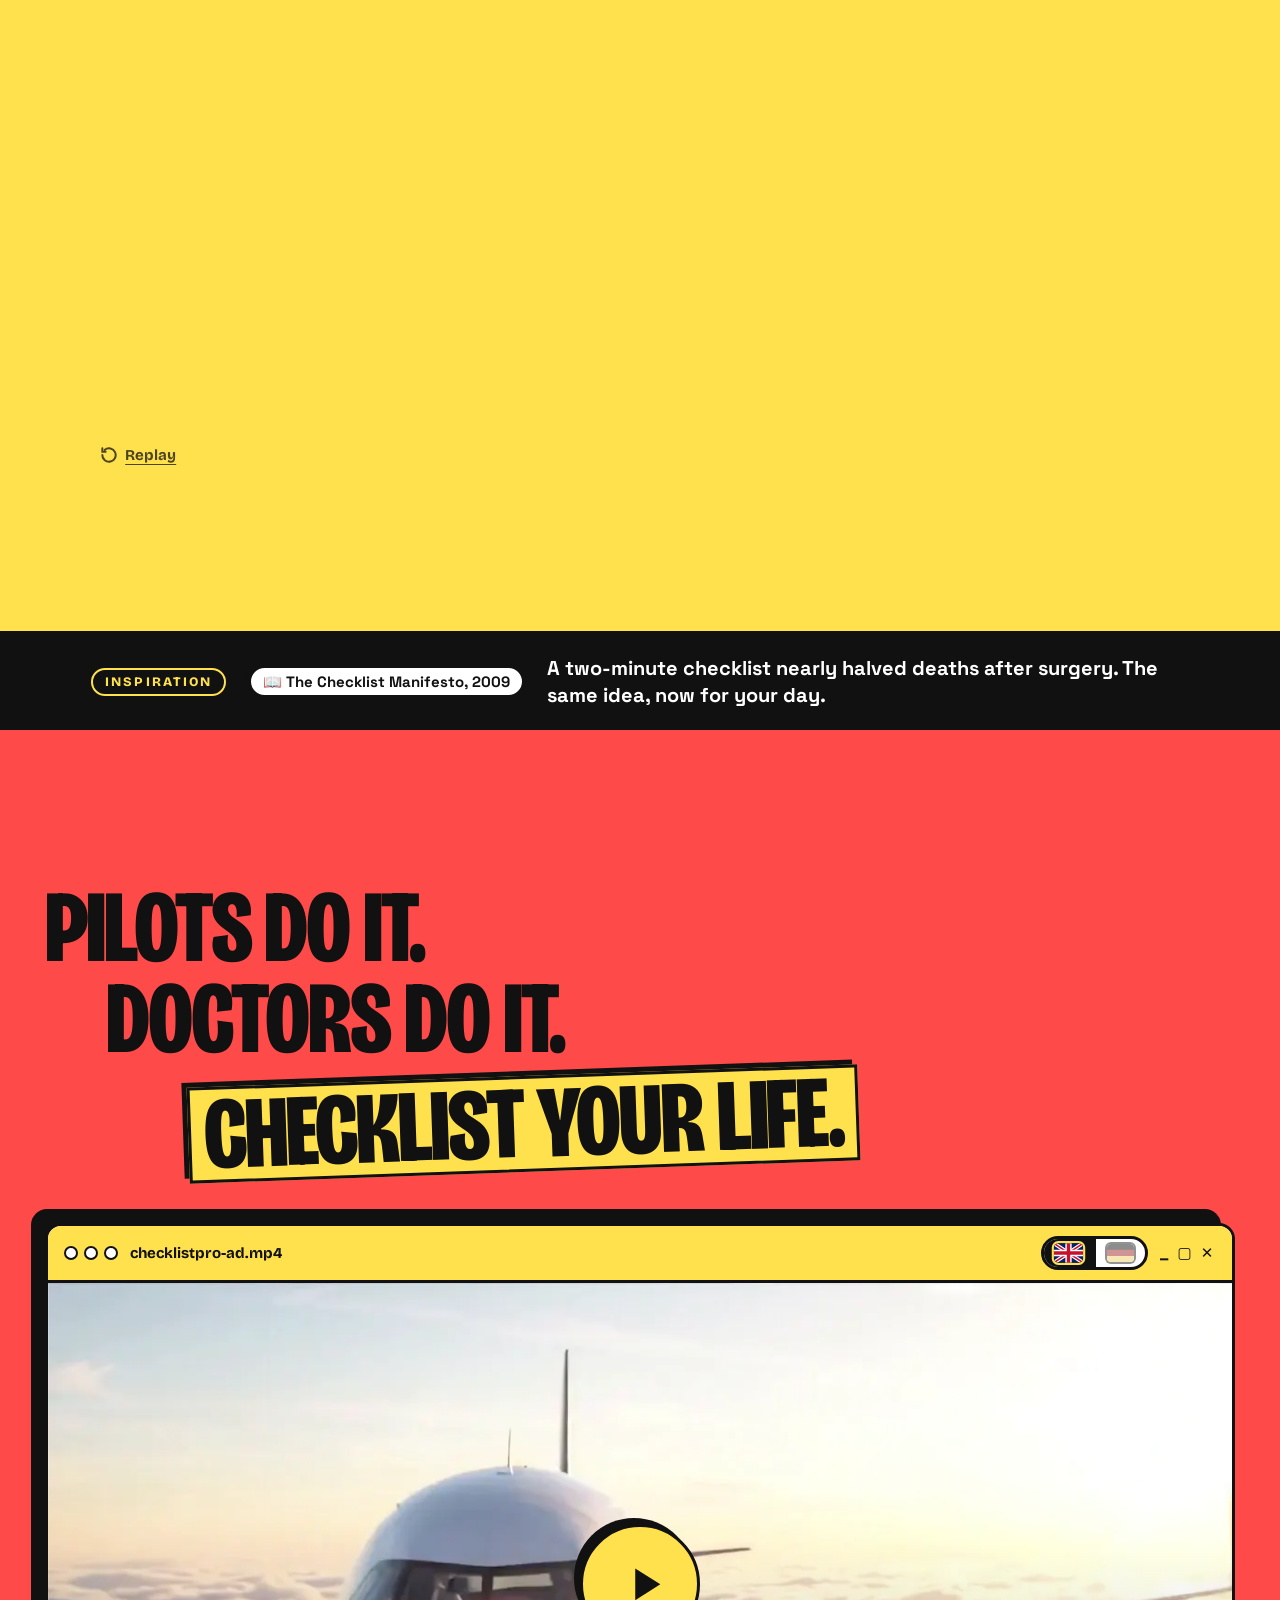
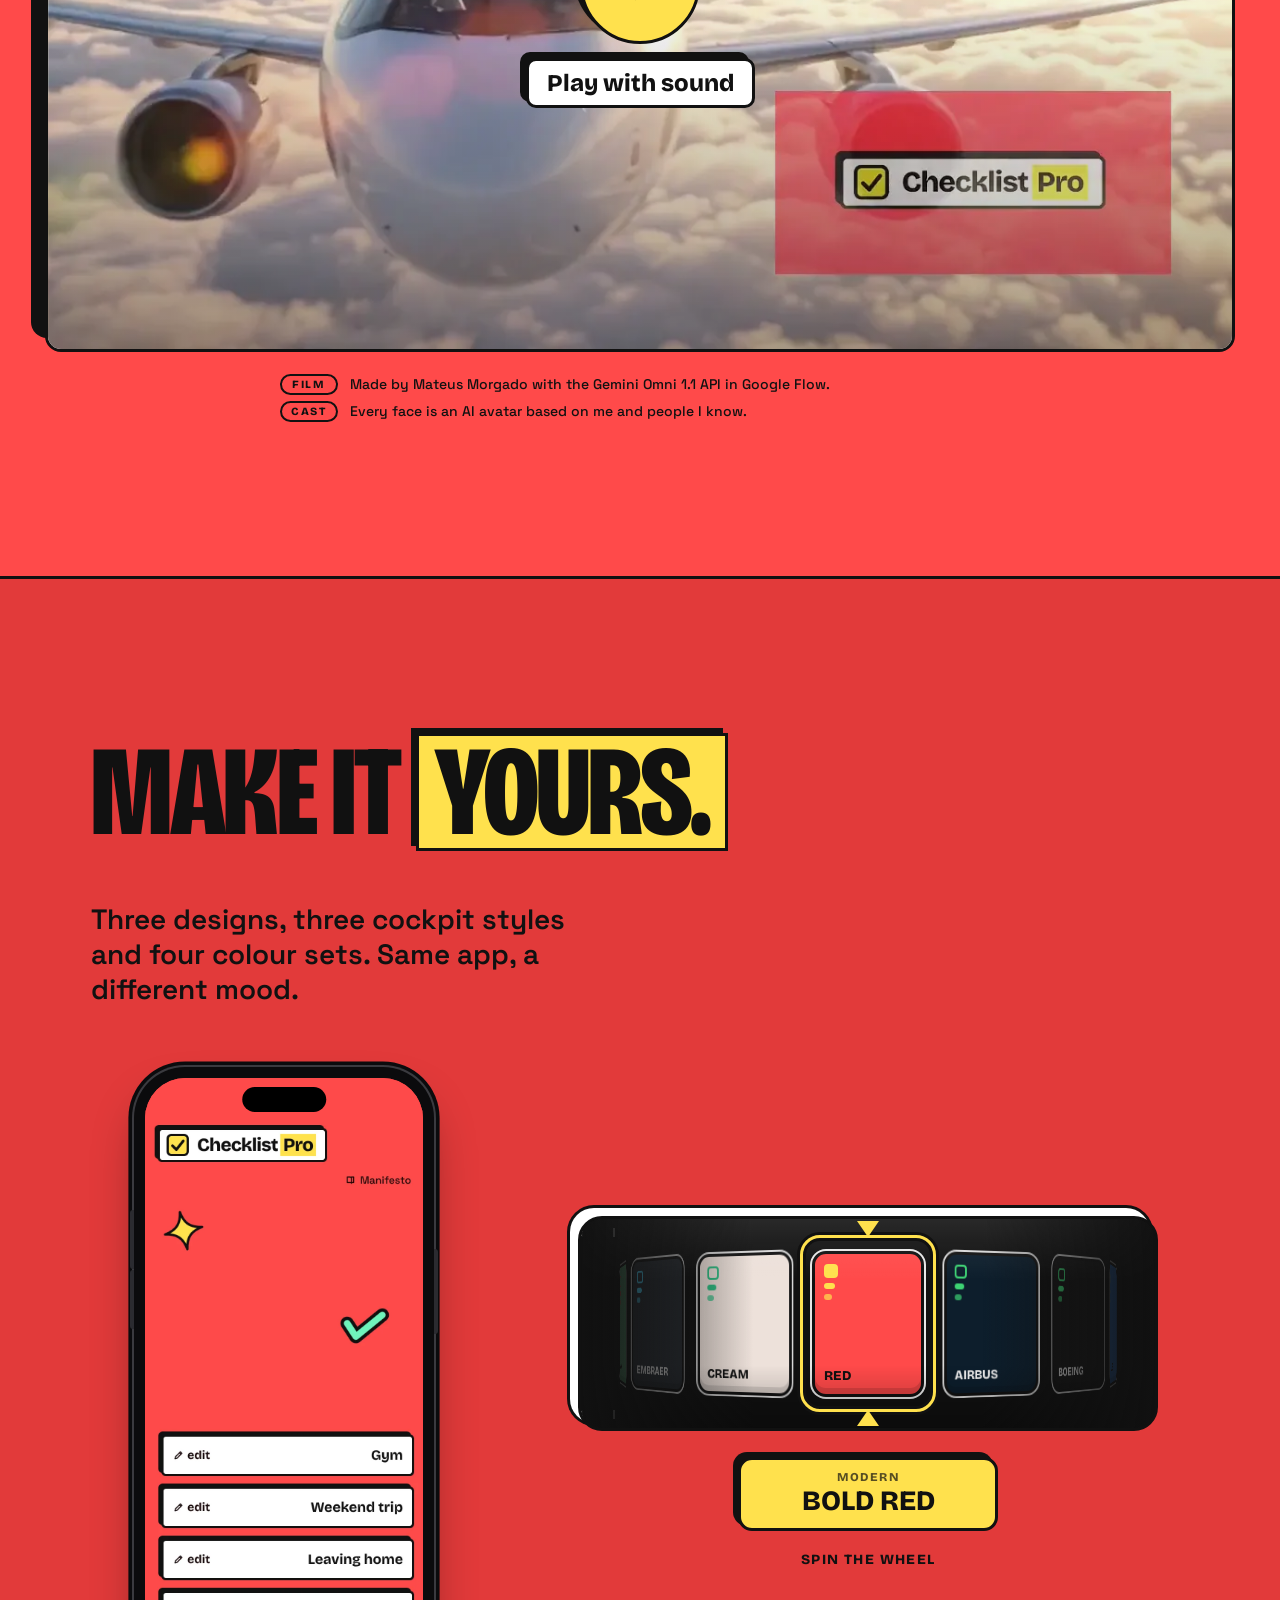
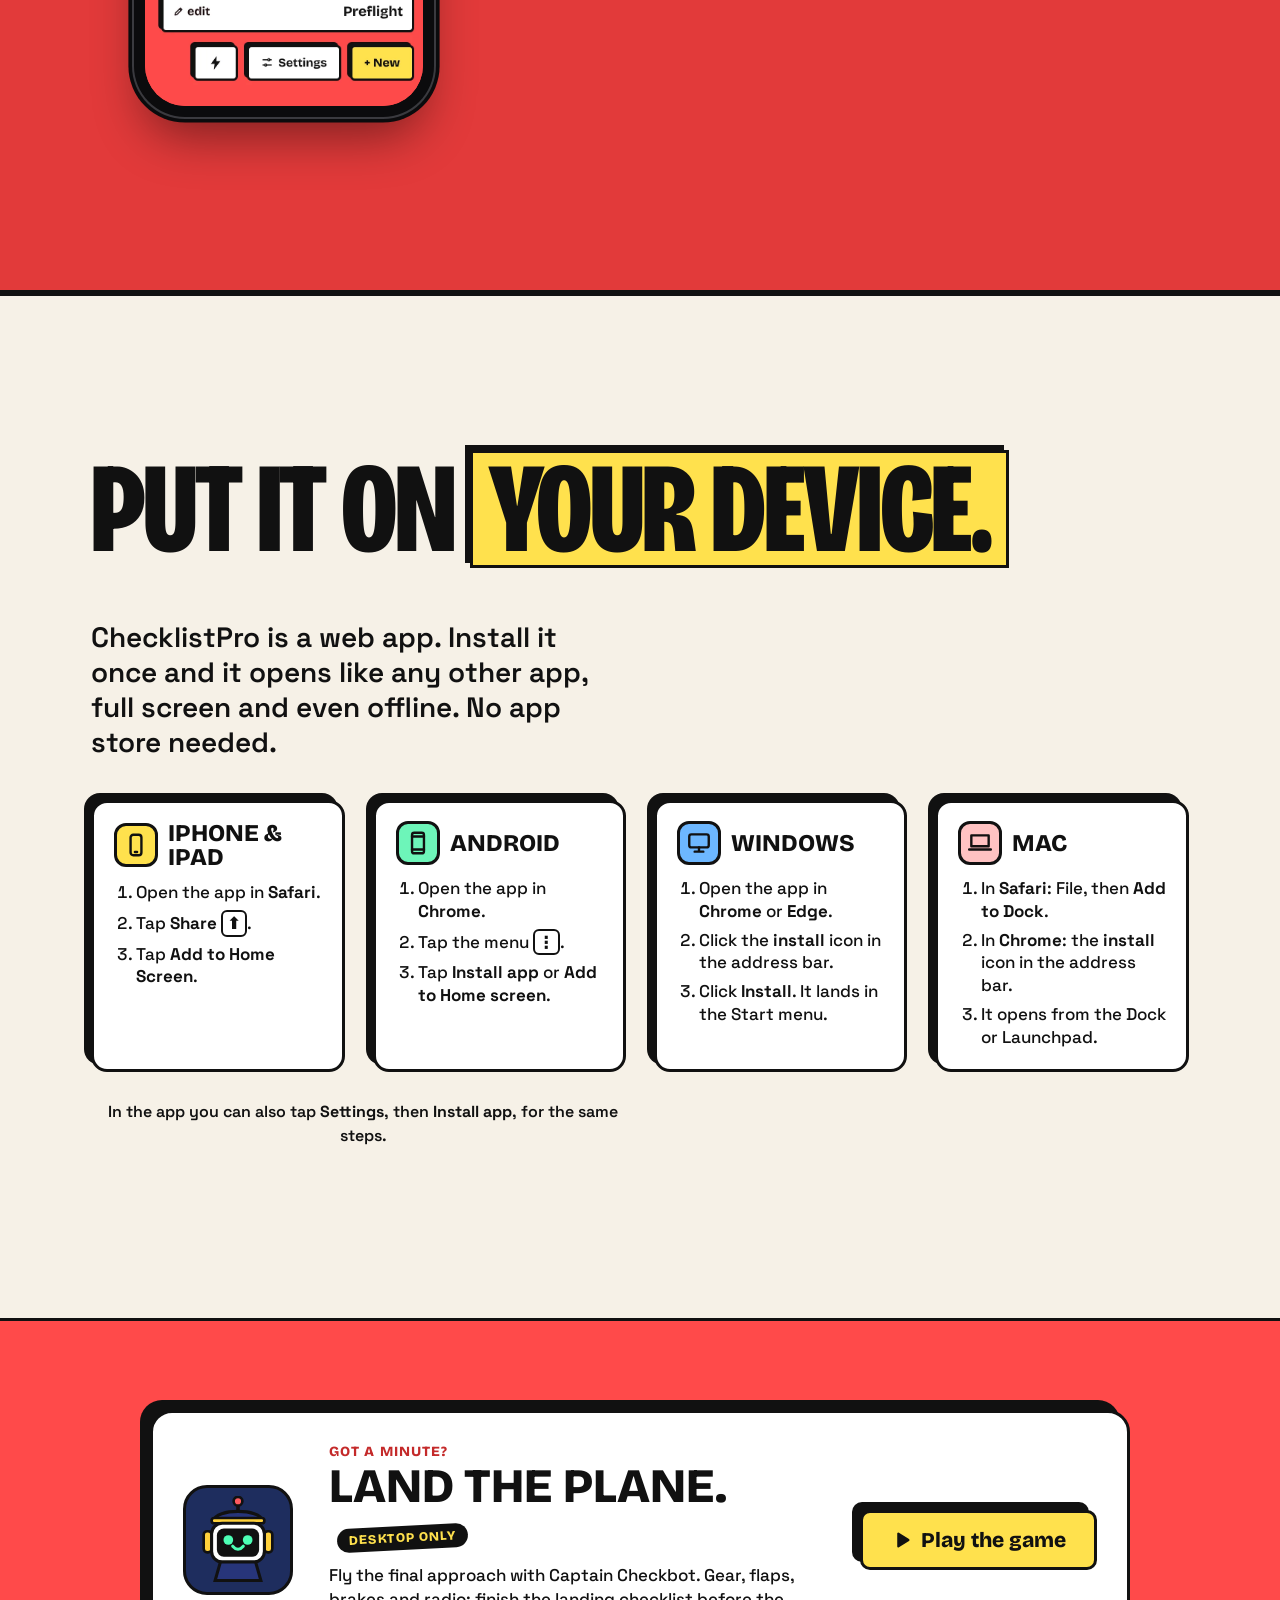
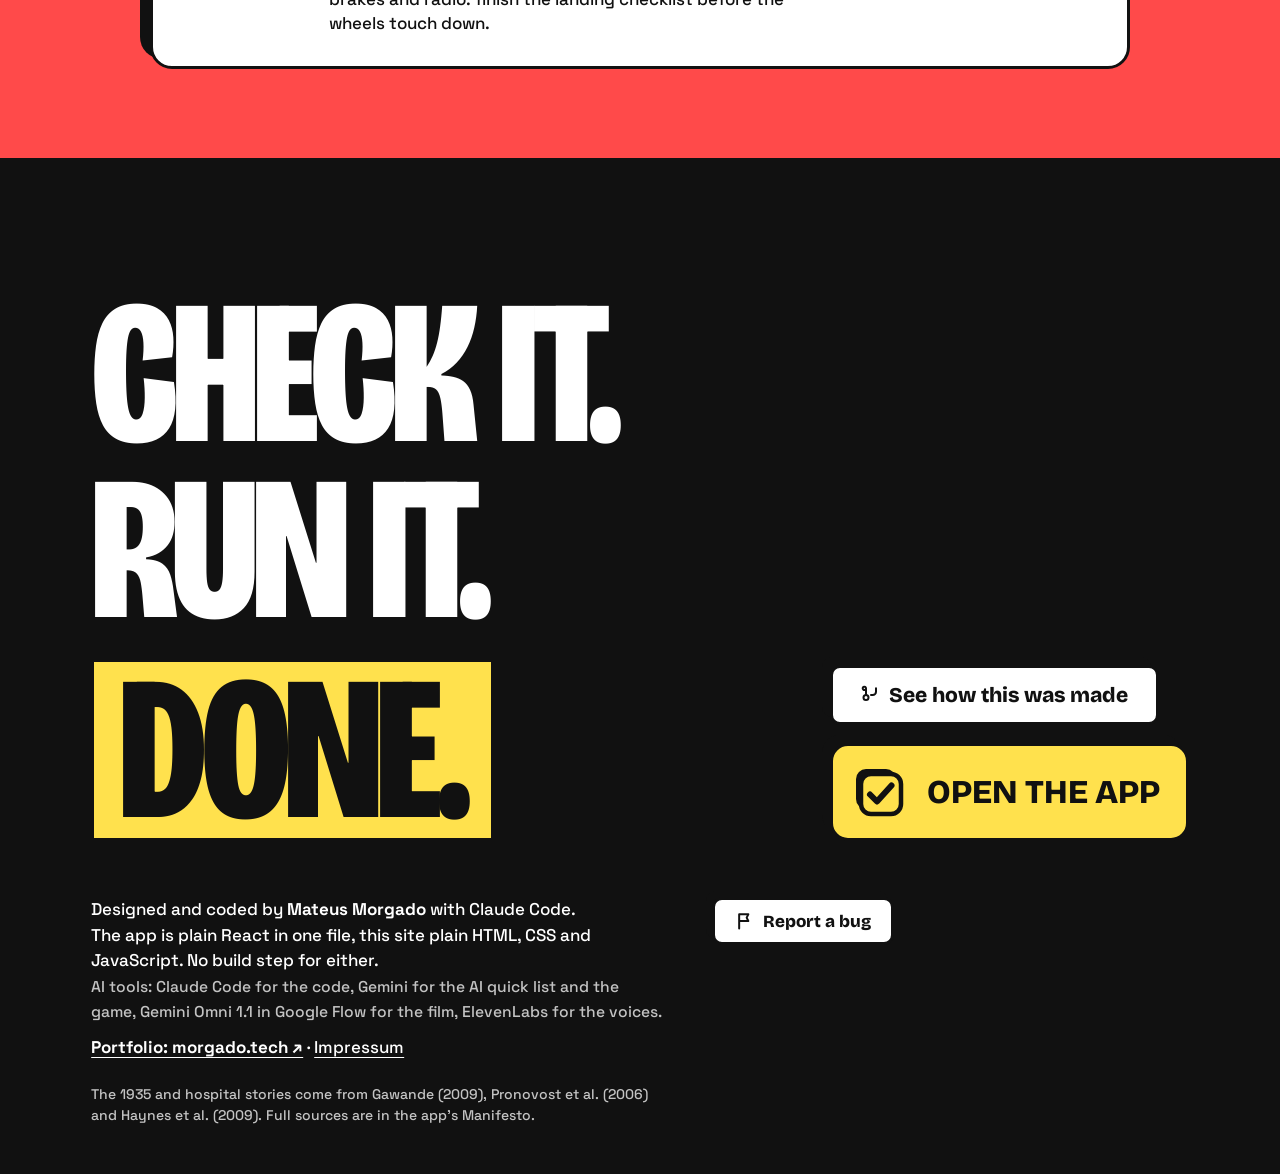
==== commit f0d5a683: "Stop sideways drag on phones, fix Alex's bubble tail, trim research and tone cards, icon-only work-t" ====
--- a/index.html
+++ b/index.html
@@ -325,15 +325,14 @@
             <header><span class="pw-ic" style="--c:var(--pink)"><svg viewBox="0 0 24 24"><path d="M3 10v4h4l5 4V6L7 10zM16 9a4 4 0 0 1 0 6M18.6 6.5a7.6 7.6 0 0 1 0 11"/></svg></span><div><h3 class="pw-name">Attention tone</h3><p class="pw-sub">A sound that keeps you on task.</p></div></header>
             <p class="pw-more">Switch it on for a list and a soft tone plays while you run it. A little pressure, so you don’t drift off to another app. It stops the moment the last item is ticked.</p>
             <p class="pw-label">Tap a tone to hear it</p>
-            <div class="pw-tags tones"><button class="tone-btn" type="button" data-tone="heart"><svg viewBox="0 0 24 24" aria-hidden="true"><path d="M8 5v14l11-7z"/></svg>Heart monitor</button><button class="tone-btn" type="button" data-tone="sonar"><svg viewBox="0 0 24 24" aria-hidden="true"><path d="M8 5v14l11-7z"/></svg>Sonar</button><button class="tone-btn" type="button" data-tone="cabin"><svg viewBox="0 0 24 24" aria-hidden="true"><path d="M8 5v14l11-7z"/></svg>Cabin hum</button><button class="tone-btn" type="button" data-tone="metro"><svg viewBox="0 0 24 24" aria-hidden="true"><path d="M8 5v14l11-7z"/></svg>Metronome</button><button class="tone-btn" type="button" data-tone="alarm"><svg viewBox="0 0 24 24" aria-hidden="true"><path d="M8 5v14l11-7z"/></svg>Alarm</button></div>
-            <div class="pw-refs"><span class="cite-wrap"><a class="cite" href="https://scholar.google.com/scholar?q=Manly+2004+%22An+electronic+knot+in+the+handkerchief%22" target="_blank" rel="noopener" aria-describedby="paper-manly">Manly et al., 2004</a><span class="book-pop" id="paper-manly" role="tooltip"><span class="book3d" aria-hidden="true"><span class="b-cover paper"><small>Neuropsychological Rehabilitation</small><b>An electronic knot in the handkerchief</b><i></i></span></span><span class="book-txt"><small class="book-k">Study</small><span class="book-ref" data-no-i18n>Manly, T., Heutink, J., Davison, B., Gaynord, B., Greenfield, E., Parr, A., Ridgeway, V., &amp; Robertson, I. H. (2004). An electronic knot in the handkerchief: “Content free cueing” and the maintenance of attentive control. <i>Neuropsychological Rehabilitation, 14</i>(1–2), 89–116.</span><span class="book-note">Short tones at random moments helped people keep their goal in mind and get back to the task.</span><span class="book-go">Click to look it up</span></span></span></span></div>
+            <div class="pw-tags tones"><button class="tone-btn" type="button" data-tone="heart"><svg viewBox="0 0 24 24" aria-hidden="true"><path d="M8 5v14l11-7z"/></svg>Heart monitor</button><button class="tone-btn" type="button" data-tone="sonar"><svg viewBox="0 0 24 24" aria-hidden="true"><path d="M8 5v14l11-7z"/></svg>Sonar</button><button class="tone-btn" type="button" data-tone="cabin"><svg viewBox="0 0 24 24" aria-hidden="true"><path d="M8 5v14l11-7z"/></svg>Cabin hum</button></div>
             <i class="pw-time"></i>
           </article>
           <article class="pw-card" data-scene="res">
             <header><span class="pw-ic" style="--c:var(--mint)"><svg viewBox="0 0 24 24"><path d="M4 5.5A2.5 2.5 0 0 1 6.5 3H20v15H6.5A2.5 2.5 0 0 0 4 20.5zM4 20.5A2.5 2.5 0 0 0 6.5 23H20v-5M9 8h7M9 12h5"/></svg></span><div><h3 class="pw-name">Research based</h3><p class="pw-sub">Built on studies, not hunches.</p></div></header>
             <p class="pw-more">Checklists come from cockpits and operating rooms, where they are measured in lives. The app’s Manifesto tells that story, and its features name the research behind them.</p>
             <p class="pw-label">Open a study</p>
-            <div class="pw-refs studies"><span class="cite-wrap"><a class="cite" href="https://www.google.com/search?q=The+Checklist+Manifesto+Atul+Gawande" target="_blank" rel="noopener" aria-describedby="st-gawande">Gawande, 2009</a><span class="book-pop" id="st-gawande" role="tooltip"><span class="book3d" aria-hidden="true"><span class="b-cover"><small>Atul Gawande</small><b>The Checklist Manifesto</b><i></i></span></span><span class="book-txt"><small class="book-k">Book</small><span class="book-ref" data-no-i18n>Gawande, A. (2009). <i>The checklist manifesto: How to get things right</i>. Metropolitan Books.</span><span class="book-note">Why short checklists catch the steps that even experts skip, from cockpits to operating rooms.</span><span class="book-go">Click to look it up</span></span></span></span><span class="cite-wrap"><a class="cite" href="https://scholar.google.com/scholar?q=Pronovost+2006+intervention+to+decrease+catheter-related+bloodstream+infections+ICU" target="_blank" rel="noopener" aria-describedby="st-pronovost">Pronovost, 2006</a><span class="book-pop" id="st-pronovost" role="tooltip"><span class="book3d" aria-hidden="true"><span class="b-cover paper"><small>New England Journal of Medicine</small><b>Decreasing catheter-related bloodstream infections in the ICU</b><i></i></span></span><span class="book-txt"><small class="book-k">Study</small><span class="book-ref" data-no-i18n>Pronovost, P., Needham, D., Berenholtz, S., et al. (2006). An intervention to decrease catheter-related bloodstream infections in the ICU. <i>New England Journal of Medicine, 355</i>(26), 2725–2732.</span><span class="book-note">A five-step checklist in intensive care units cut these infections by up to 66%.</span><span class="book-go">Click to look it up</span></span></span></span><span class="cite-wrap"><a class="cite" href="https://scholar.google.com/scholar?q=Haynes+2009+surgical+safety+checklist+reduce+morbidity+mortality" target="_blank" rel="noopener" aria-describedby="st-haynes">Haynes, 2009</a><span class="book-pop" id="st-haynes" role="tooltip"><span class="book3d" aria-hidden="true"><span class="b-cover paper"><small>New England Journal of Medicine</small><b>A surgical safety checklist</b><i></i></span></span><span class="book-txt"><small class="book-k">Study</small><span class="book-ref" data-no-i18n>Haynes, A. B., Weiser, T. G., Berry, W. R., et al. (2009). A surgical safety checklist to reduce morbidity and mortality in a global population. <i>New England Journal of Medicine, 360</i>(5), 491–499.</span><span class="book-note">With a 19-item checklist, deaths after surgery fell from 1.5% to 0.8%.</span><span class="book-go">Click to look it up</span></span></span></span><span class="cite-wrap"><a class="cite" href="https://scholar.google.com/scholar?q=Posner+Petersen+1990+attention+system+of+the+human+brain" target="_blank" rel="noopener" aria-describedby="st-posner">Posner, 1990</a><span class="book-pop" id="st-posner" role="tooltip"><span class="book3d" aria-hidden="true"><span class="b-cover paper"><small>Annual Review of Neuroscience</small><b>The attention system of the human brain</b><i></i></span></span><span class="book-txt"><small class="book-k">Study</small><span class="book-ref" data-no-i18n>Posner, M. I., &amp; Petersen, S. E. (1990). The attention system of the human brain. <i>Annual Review of Neuroscience, 13</i>, 25–42.</span><span class="book-note">Alerting is its own network in the brain: a signal raises your readiness to act.</span><span class="book-go">Click to look it up</span></span></span></span><span class="cite-wrap"><a class="cite" href="https://scholar.google.com/scholar?q=MacLeod+2010+production+effect+delineation+of+a+phenomenon" target="_blank" rel="noopener" aria-describedby="st-macleod">MacLeod, 2010</a><span class="book-pop" id="st-macleod" role="tooltip"><span class="book3d" aria-hidden="true"><span class="b-cover paper"><small>J. Exp. Psychology: LMC</small><b>The production effect</b><i></i></span></span><span class="book-txt"><small class="book-k">Study</small><span class="book-ref" data-no-i18n>MacLeod, C. M., Gopie, N., Hourihan, K. L., Neary, K. R., &amp; Ozubko, J. D. (2010). The production effect: Delineation of a phenomenon. <i>Journal of Experimental Psychology: Learning, Memory, and Cognition, 36</i>(3), 671–685.</span><span class="book-note">Saying a word out loud makes it easier to remember than reading it silently.</span><span class="book-go">Click to look it up</span></span></span></span></div>
+            <div class="pw-refs studies"><span class="cite-wrap"><a class="cite" href="https://www.google.com/search?q=The+Checklist+Manifesto+Atul+Gawande" target="_blank" rel="noopener" aria-describedby="st-gawande">Gawande, 2009</a><span class="book-pop" id="st-gawande" role="tooltip"><span class="book3d" aria-hidden="true"><span class="b-cover"><small>Atul Gawande</small><b>The Checklist Manifesto</b><i></i></span></span><span class="book-txt"><small class="book-k">Book</small><span class="book-ref" data-no-i18n>Gawande, A. (2009). <i>The checklist manifesto: How to get things right</i>. Metropolitan Books.</span><span class="book-note">Why short checklists catch the steps that even experts skip, from cockpits to operating rooms.</span><span class="book-go">Click to look it up</span></span></span></span><span class="cite-wrap"><a class="cite" href="https://scholar.google.com/scholar?q=Haynes+2009+surgical+safety+checklist+reduce+morbidity+mortality" target="_blank" rel="noopener" aria-describedby="st-haynes">Haynes, 2009</a><span class="book-pop" id="st-haynes" role="tooltip"><span class="book3d" aria-hidden="true"><span class="b-cover paper"><small>New England Journal of Medicine</small><b>A surgical safety checklist</b><i></i></span></span><span class="book-txt"><small class="book-k">Study</small><span class="book-ref" data-no-i18n>Haynes, A. B., Weiser, T. G., Berry, W. R., et al. (2009). A surgical safety checklist to reduce morbidity and mortality in a global population. <i>New England Journal of Medicine, 360</i>(5), 491–499.</span><span class="book-note">With a 19-item checklist, deaths after surgery fell from 1.5% to 0.8%.</span><span class="book-go">Click to look it up</span></span></span></span></div>
             <i class="pw-time"></i>
           </article>
           <article class="pw-card" data-scene="ai">
@@ -612,7 +611,7 @@
   <div class="journey-bar">
     <h2 id="journey-title">The work tree</h2>
     <div class="filters" id="journey-filters" role="group" aria-label="Filter the tree"></div>
-    <button class="btn white jb-filter" id="jb-filter" type="button" aria-expanded="false"><svg viewBox="0 0 24 24" aria-hidden="true"><path d="M4 6h16M7 12h10M10 18h4"/></svg><span>Filter</span></button>
+    <button class="btn white jb-filter" id="jb-filter" type="button" aria-expanded="false" aria-label="Filter"><svg viewBox="0 0 24 24" aria-hidden="true"><path d="M4 6h16M7 12h10M10 18h4"/></svg></button>
     <button class="btn white" id="close-journey" type="button"><svg viewBox="0 0 24 24" aria-hidden="true"><path d="M6 6l12 12M18 6L6 18"/></svg><span>Close</span></button>
   </div>
   <div class="journey-scroll" id="journey-scroll" tabindex="-1">
--- a/css/site.css
+++ b/css/site.css
@@ -8,9 +8,15 @@
   --pad: clamp(16px, 4vw, 56px);
 }
 * { box-sizing: border-box; }
+/* App-like feel: page text isn't selectable. Form fields (and anything marked .selectable) stay selectable so typing/copy still works. */
+body { -webkit-user-select: none; user-select: none; -webkit-touch-callout: none; }
+input, textarea, [contenteditable], .selectable, .selectable * { -webkit-user-select: text; user-select: text; -webkit-touch-callout: default; }
 html { scroll-behavior: smooth; scroll-padding-top: 84px; }
 body { margin: 0; background: var(--red); color: var(--ink); font: 500 18px/1.5 var(--body); overflow-x: hidden; -webkit-font-smoothing: antialiased; }
 body.lock { overflow: hidden; }
+/* no sideways drag on phones: body’s overflow-x reaches the viewport, but mobile browsers still let you pan
+   to content past the edge (tilted cards, shadows). Clip it at the page sides; clip keeps sticky working. */
+main, .foot { overflow-x: clip; }
 .sr-only { position: absolute; width: 1px; height: 1px; overflow: hidden; clip: rect(0 0 0 0); white-space: nowrap; }
 .skip { position: absolute; left: 8px; top: -60px; z-index: 100; background: var(--white); padding: 8px 14px; border: var(--b) solid var(--ink); font-weight: 700; }
 .skip:focus { top: 8px; }
@@ -1299,7 +1305,7 @@
 .ls-puff.go { animation: ls-puff .55s ease-out; }
 @keyframes ls-puff { 0% { opacity: .95; transform: translateY(-50%) scale(.3); } 45% { opacity: .95; transform: translateY(-50%) scale(1); } 100% { opacity: 0; transform: translateY(-50%) scale(1.25); } }
 .ls-bubble { position: absolute; z-index: 3; left: 50%; translate: -50% 0; top: -6%; min-width: 150px; max-width: 250px; width: max-content; background: var(--white); color: var(--ink); border: var(--b) solid var(--ink); border-radius: 18px; box-shadow: -5px -5px 0 var(--ink); padding: 8px 14px 10px; font: 800 19px/1.15 var(--display); transform-origin: 20% 120%; }
-.ls-bubble::after { content: ''; position: absolute; left: 50%; bottom: -11px; width: 18px; height: 18px; background: var(--white); border: solid var(--ink); border-width: 0 var(--b) var(--b) 0; transform: rotate(45deg) skew(10deg, 10deg); margin-left: -9px; }
+.ls-bubble::after { content: ''; position: absolute; z-index: -1; left: 50%; bottom: -11px; width: 18px; height: 18px; background: var(--white); border: solid var(--ink); border-width: 0 var(--b) var(--b) 0; transform: rotate(45deg) skew(10deg, 10deg); margin-left: -9px; }
 .ls-bubble small { display: block; font: 700 11px var(--body); text-transform: uppercase; letter-spacing: .08em; opacity: .6; margin-bottom: 2px; }
 .ls-bubble .caret { display: inline-block; width: 3px; height: 18px; margin-left: 2px; vertical-align: -2px; background: var(--ink); animation: blink 1s steps(2) infinite; }
 .ls-bubble.pop { animation: bpop .4s cubic-bezier(.3, 1.7, .5, 1); }
@@ -1309,7 +1315,7 @@
   .ls-stage { position: relative; justify-content: flex-end; padding-top: 70px; }
   #ls-phone { --pw: min(280px, 56vw) !important; }
   .ls-alex { position: absolute; left: -2vw; bottom: -6px; width: 44vw; margin: 0; pointer-events: none; }
-  .ls-bubble { left: 4%; translate: none; top: -30%; min-width: 0; max-width: 46vw; font-size: 15px; padding: 6px 10px 8px; }
+  .ls-bubble { left: 4%; translate: none; top: -30%; min-width: 0; max-width: 46vw; font-size: 15px; padding: 6px 10px 10px; }
   .ls-bubble::after { left: 46px; }
   .ls-copy { display: contents; }
   .ls-steps { order: 3; margin-top: 44px; }
